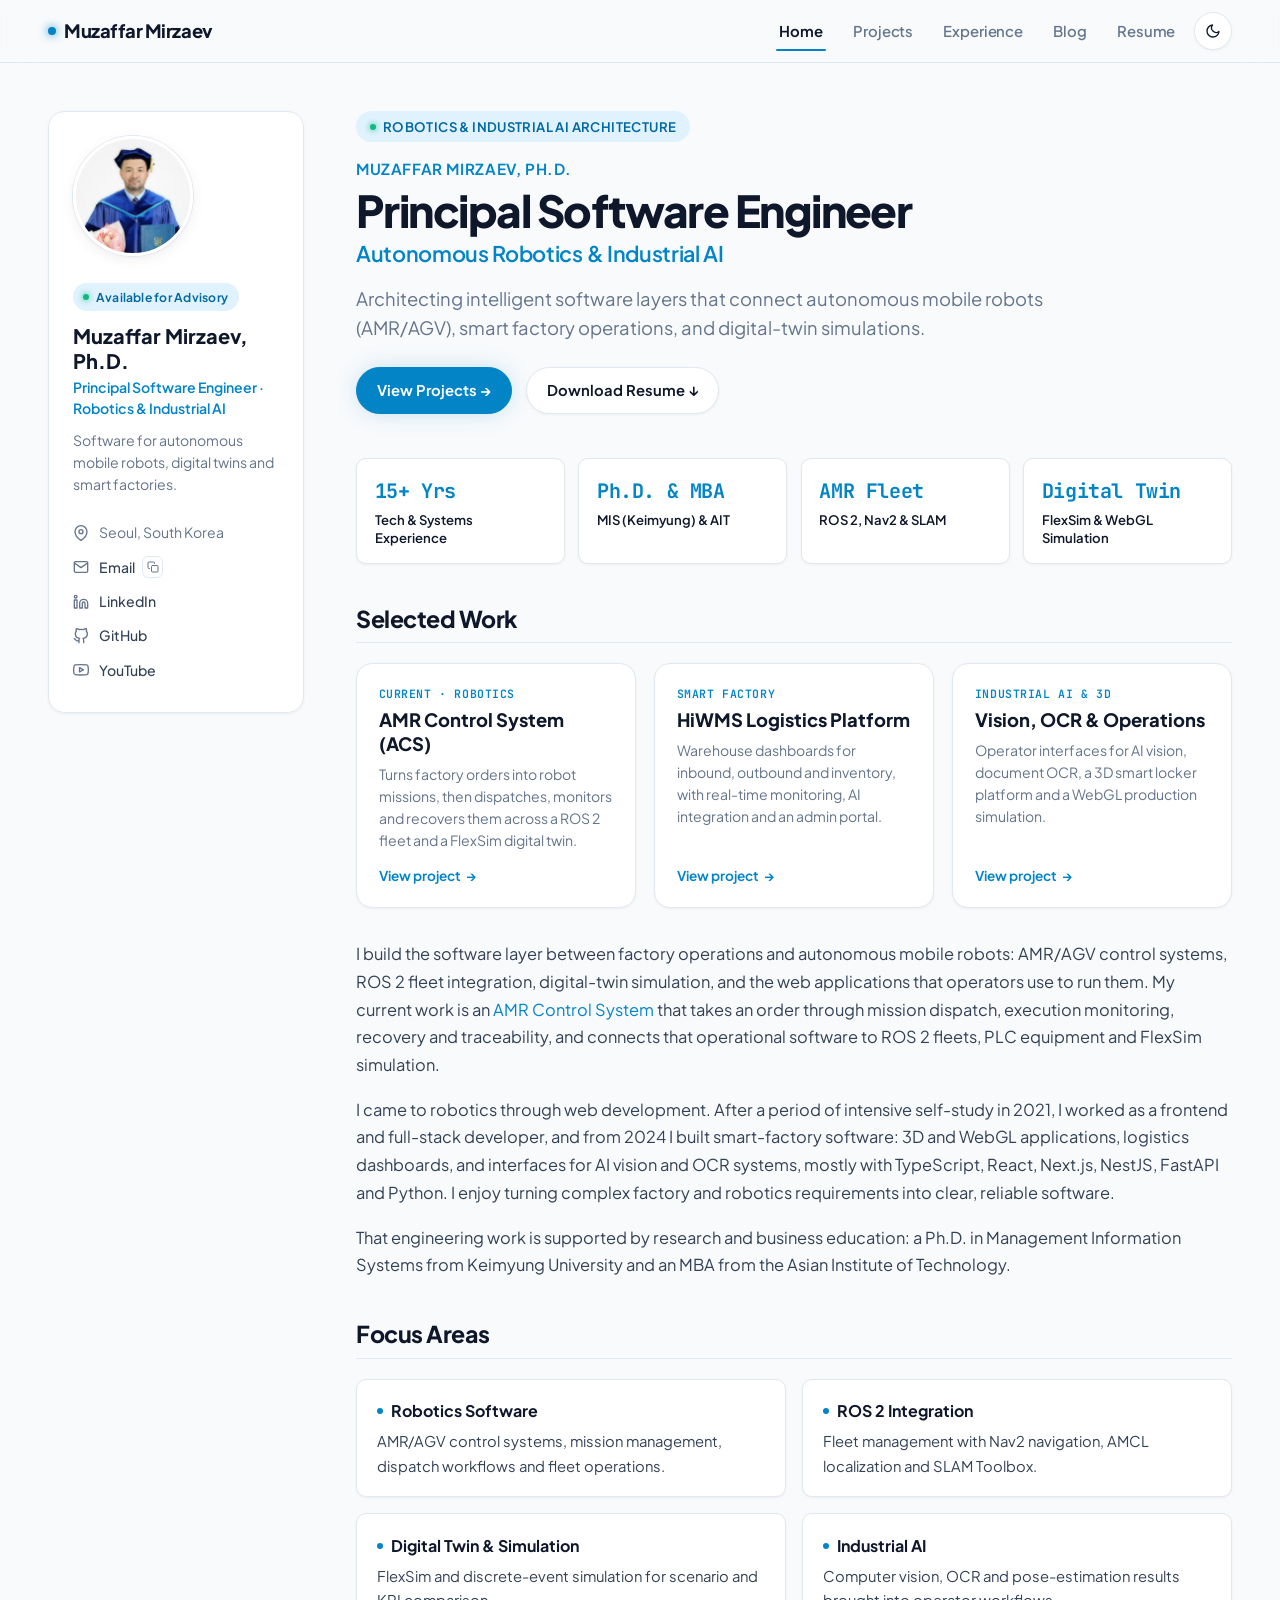
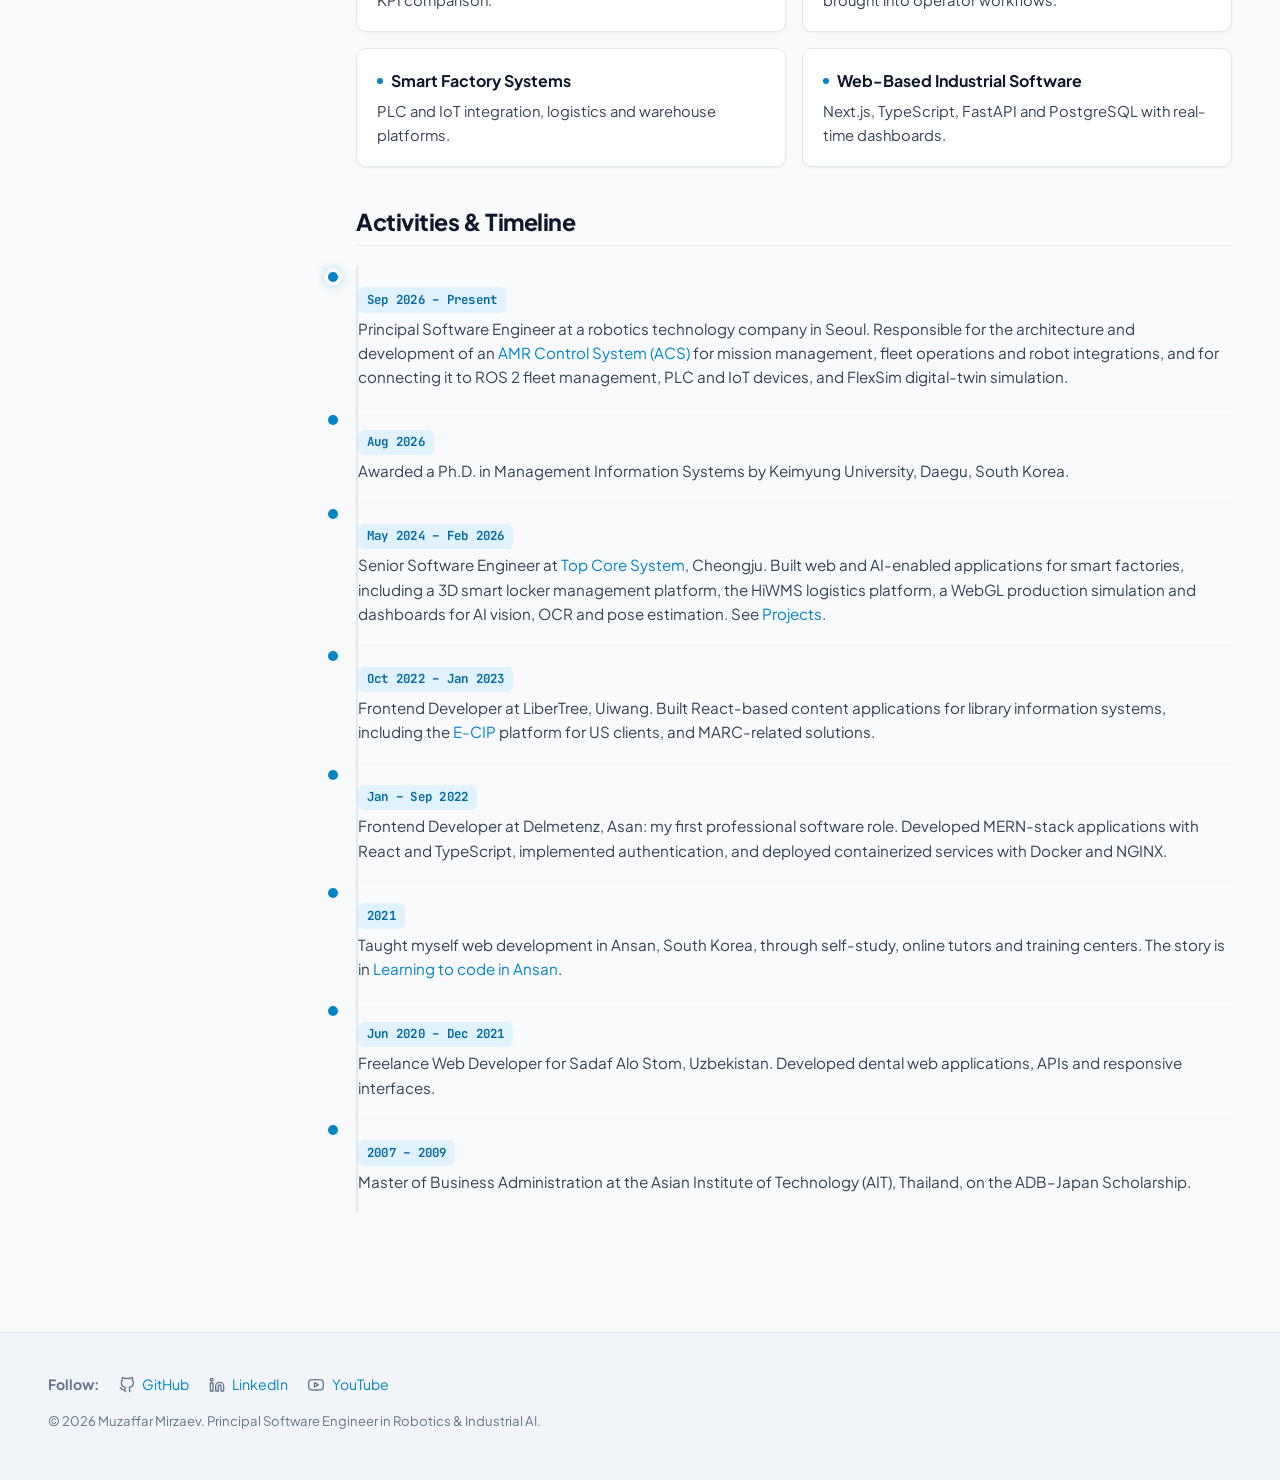
==== index.html @ e91e674f "Redesign portfolio with modern dual-theme design system and interactive UX - Implement modern dual-t" ====
<!doctype html>
<html lang="en">
  <head>
    <meta charset="utf-8">
    <meta name="viewport" content="width=device-width, initial-scale=1">
    <title>Muzaffar Mirzaev · Principal Software Engineer, Robotics &amp; Industrial AI</title>
    <meta name="description" content="Muzaffar Mirzaev, Ph.D. Principal Software Engineer building software for autonomous mobile robots, factory operations and digital-twin simulation.">
    <meta name="author" content="Muzaffar Mirzaev">
    <script type="application/ld+json">
    {
      "@context": "https://schema.org",
      "@type": "Person",
      "name": "Muzaffar Mirzaev",
      "honorificSuffix": "Ph.D.",
      "jobTitle": "Principal Software Engineer",
      "description": "Principal Software Engineer working on robotics and industrial AI: AMR control systems, ROS 2, digital twins and smart-factory software.",
      "url": "https://mmp17.github.io/portfolio/",
      "image": "https://mmp17.github.io/portfolio/images/avatar.jpg",
      "address": {
        "@type": "PostalAddress",
        "addressLocality": "Seoul",
        "addressCountry": "KR"
      },
      "alumniOf": [
        {
          "@type": "CollegeOrUniversity",
          "name": "Keimyung University"
        },
        {
          "@type": "CollegeOrUniversity",
          "name": "Asian Institute of Technology"
        }
      ],
      "knowsAbout": [
        "Robotics software",
        "Autonomous mobile robots",
        "ROS 2",
        "Fleet management",
        "Digital twin",
        "Simulation",
        "Computer vision",
        "Smart factory",
        "Next.js",
        "FastAPI"
      ],
      "sameAs": [
        "https://www.linkedin.com/in/mirzaevmuzaffar/",
        "https://github.com/mmp17",
        "https://www.youtube.com/@mirzaev_muzaffar"
      ]
    }
    </script>
    <link rel="canonical" href="https://mmp17.github.io/portfolio/">
    <meta property="og:type" content="profile">
    <meta property="og:site_name" content="Muzaffar Mirzaev">
    <meta property="og:title" content="Muzaffar Mirzaev · Principal Software Engineer, Robotics &amp; Industrial AI">
    <meta property="og:description" content="Muzaffar Mirzaev, Ph.D. Principal Software Engineer building software for autonomous mobile robots, factory operations and digital-twin simulation.">
    <meta property="og:url" content="https://mmp17.github.io/portfolio/">
    <meta property="og:image" content="https://mmp17.github.io/portfolio/images/avatar.jpg">
    <meta property="og:image:alt" content="Portrait of Muzaffar Mirzaev">
    <meta name="twitter:card" content="summary">
    <meta name="theme-color" content="#f8fafc">
    <link rel="preconnect" href="https://fonts.googleapis.com">
    <link rel="preconnect" href="https://fonts.gstatic.com" crossorigin>
    <link rel="stylesheet" href="https://fonts.googleapis.com/css2?family=Plus+Jakarta+Sans:ital,wght@0,400;0,500;0,600;0,700;0,800;1,400&family=JetBrains+Mono:wght@400;500;600&display=swap">
    <link rel="icon" href="images/favicon.png" type="image/png">
    <link rel="apple-touch-icon" href="images/favicon.png">
    <link rel="stylesheet" href="assets/css/style.css">
    <script>
      document.documentElement.className = 'js';
      try {
        var storedTheme = localStorage.getItem('theme');
        var theme = storedTheme === 'light' || storedTheme === 'dark'
          ? storedTheme
          : (matchMedia('(prefers-color-scheme: dark)').matches ? 'dark' : 'light');
        document.documentElement.setAttribute('data-theme', theme);
        var themeMeta = document.querySelector('meta[name="theme-color"]');
        if (themeMeta) {
          themeMeta.setAttribute('content', theme === 'dark' ? '#0b0f17' : '#f8fafc');
        }
      } catch (e) {}
    </script>
  </head>
  <body>
    <a class="skip-link" href="#main">Skip to content</a>
    <header class="masthead">
      <div class="masthead__inner">
        <a class="masthead__brand" href="index.html">Muzaffar Mirzaev</a>
        <div class="masthead__end">
          <nav class="site-nav" id="site-nav" aria-label="Main">
            <ul>
              <li><a href="index.html" aria-current="page">Home</a></li>
              <li><a href="projects/index.html">Projects</a></li>
              <li><a href="experience/index.html">Experience</a></li>
              <li><a href="blog/index.html">Blog</a></li>
              <li><a href="resume/index.html">Resume</a></li>
            </ul>
          </nav>
          <button class="theme-toggle" type="button" aria-label="Switch to dark theme" aria-pressed="false">
            <svg class="icon icon--moon" viewBox="0 0 24 24" aria-hidden="true"><path d="M21 12.79A9 9 0 1 1 11.21 3 7 7 0 0 0 21 12.79z"/></svg>
            <svg class="icon icon--sun" viewBox="0 0 24 24" aria-hidden="true"><circle cx="12" cy="12" r="4"/><path d="M12 2v2M12 20v2M4.93 4.93l1.41 1.41M17.66 17.66l1.41 1.41M2 12h2M20 12h2M4.93 19.07l1.41-1.41M17.66 6.34l1.41-1.41"/></svg>
          </button>
          <button class="nav-toggle" type="button" aria-label="Toggle navigation menu" aria-expanded="false" aria-controls="site-nav"><span></span></button>
        </div>
      </div>
    </header>

    <div class="main">
      <aside class="sidebar" aria-label="About the author">
        <div class="sidebar__card">
          <div class="author__avatar-wrap">
            <img class="author__avatar" src="images/avatar.jpg" alt="Muzaffar Mirzaev" width="460" height="460">
          </div>
          <div class="author__content">
            <div class="status-pill"><span class="status-dot"></span> Available for Advisory</div>
            <p class="author__name">Muzaffar Mirzaev, Ph.D.</p>
            <p class="author__title">Principal Software Engineer · Robotics &amp; Industrial AI</p>
            <p class="author__bio">Software for autonomous mobile robots, digital twins and smart factories.</p>
          </div>
          <div class="author__links">
            <button class="author__follow" type="button" aria-expanded="false" aria-controls="author-urls">Follow</button>
            <ul class="author__urls" id="author-urls">
              <li><svg class="icon" viewBox="0 0 24 24" aria-hidden="true"><path d="M21 10c0 7-9 13-9 13S3 17 3 10a9 9 0 0 1 18 0z"/><circle cx="12" cy="10" r="3"/></svg> Seoul, South Korea</li>
              <li><svg class="icon" viewBox="0 0 24 24" aria-hidden="true"><path d="M4 4h16c1.1 0 2 .9 2 2v12c0 1.1-.9 2-2 2H4c-1.1 0-2-.9-2-2V6c0-1.1.9-2 2-2z"/><polyline points="22,6 12,13 2,6"/></svg> <span class="js-email" data-user="mirzaevmuzaffar" data-domain="gmail.com">Email</span></li>
              <li><svg class="icon" viewBox="0 0 24 24" aria-hidden="true"><path d="M16 8a6 6 0 0 1 6 6v7h-4v-7a2 2 0 0 0-2-2 2 2 0 0 0-2 2v7h-4v-7a6 6 0 0 1 6-6z"/><rect x="2" y="9" width="4" height="12"/><circle cx="4" cy="4" r="2"/></svg> <a href="https://www.linkedin.com/in/mirzaevmuzaffar/" target="_blank" rel="noopener noreferrer">LinkedIn</a></li>
              <li><svg class="icon" viewBox="0 0 24 24" aria-hidden="true"><path d="M9 19c-5 1.5-5-2.5-7-3m14 6v-3.87a3.37 3.37 0 0 0-.94-2.61c3.14-.35 6.44-1.54 6.44-7A5.44 5.44 0 0 0 20 4.77 5.07 5.07 0 0 0 19.91 1S18.73.65 16 2.48a13.38 13.38 0 0 0-7 0C6.27.65 5.09 1 5.09 1A5.07 5.07 0 0 0 5 4.77a5.44 5.44 0 0 0-1.5 3.78c0 5.42 3.3 6.61 6.44 7A3.37 3.37 0 0 0 9 18.13V22"/></svg> <a href="https://github.com/mmp17" target="_blank" rel="noopener noreferrer">GitHub</a></li>
              <li><svg class="icon" viewBox="0 0 24 24" aria-hidden="true"><path d="M22.54 6.42a2.78 2.78 0 0 0-1.94-2C18.88 4 12 4 12 4s-6.88 0-8.6.46a2.78 2.78 0 0 0-1.94 2A29 29 0 0 0 1 11.75a29 29 0 0 0 .46 5.33A2.78 2.78 0 0 0 3.4 19c1.72.46 8.6.46 8.6.46s6.88 0 8.6-.46a2.78 2.78 0 0 0 1.94-2 29 29 0 0 0 .46-5.25 29 29 0 0 0-.46-5.33z"/><polygon points="9.75 15.02 15.5 11.75 9.75 8.48 9.75 15.02"/></svg> <a href="https://www.youtube.com/@mirzaev_muzaffar" target="_blank" rel="noopener noreferrer">YouTube</a></li>
            </ul>
          </div>
        </div>
      </aside>

      <main class="content" id="main">
        <div class="hero">
          <div class="hero__badge"><span class="status-dot"></span> Robotics &amp; Industrial AI Architecture</div>
          <p class="hero__name">Muzaffar Mirzaev, Ph.D.</p>
          <h1>Principal Software Engineer <span class="hero__focus">Autonomous Robotics &amp; Industrial AI</span></h1>
          <p class="hero__lead">Architecting intelligent software layers that connect autonomous mobile robots (AMR/AGV), smart factory operations, and digital-twin simulations.</p>
          <div class="actions">
            <a class="button button--primary" href="projects/index.html">View Projects &rarr;</a>
            <a class="button" href="resume/index.html">Download Resume &darr;</a>
          </div>
        </div>

        <!-- Quick Highlights Grid -->
        <ul class="hero-stats">
          <li class="hero-stat-card">
            <span class="hero-stat__number">15+ Yrs</span>
            <span class="hero-stat__label">Tech &amp; Systems Experience</span>
          </li>
          <li class="hero-stat-card">
            <span class="hero-stat__number">Ph.D. &amp; MBA</span>
            <span class="hero-stat__label">MIS (Keimyung) &amp; AIT</span>
          </li>
          <li class="hero-stat-card">
            <span class="hero-stat__number">AMR Fleet</span>
            <span class="hero-stat__label">ROS 2, Nav2 &amp; SLAM</span>
          </li>
          <li class="hero-stat-card">
            <span class="hero-stat__number">Digital Twin</span>
            <span class="hero-stat__label">FlexSim &amp; WebGL Simulation</span>
          </li>
        </ul>

        <h2 id="work">Selected Work</h2>
        <hr>
        <ul class="work-grid">
          <li>
            <a class="work-card" href="projects/index.html#acs">
              <span class="work-card__kicker">Current · Robotics</span>
              <strong>AMR Control System (ACS)</strong>
              <span class="work-card__text">Turns factory orders into robot missions, then dispatches, monitors and recovers them across a ROS 2 fleet and a FlexSim digital twin.</span>
              <span class="work-card__more">View project</span>
            </a>
          </li>
          <li>
            <a class="work-card" href="projects/index.html#hiwms">
              <span class="work-card__kicker">Smart Factory</span>
              <strong>HiWMS Logistics Platform</strong>
              <span class="work-card__text">Warehouse dashboards for inbound, outbound and inventory, with real-time monitoring, AI integration and an admin portal.</span>
              <span class="work-card__more">View project</span>
            </a>
          </li>
          <li>
            <a class="work-card" href="projects/index.html#smart-factory">
              <span class="work-card__kicker">Industrial AI &amp; 3D</span>
              <strong>Vision, OCR &amp; Operations</strong>
              <span class="work-card__text">Operator interfaces for AI vision, document OCR, a 3D smart locker platform and a WebGL production simulation.</span>
              <span class="work-card__more">View project</span>
            </a>
          </li>
        </ul>

        <div class="intro">
          <p>I build the software layer between factory operations and autonomous mobile robots: AMR/AGV control systems, ROS 2 fleet integration, digital-twin simulation, and the web applications that operators use to run them. My current work is an <a href="projects/index.html#acs">AMR Control System</a> that takes an order through mission dispatch, execution monitoring, recovery and traceability, and connects that operational software to ROS 2 fleets, PLC equipment and FlexSim simulation.</p>
          <p>I came to robotics through web development. After a period of intensive self-study in 2021, I worked as a frontend and full-stack developer, and from 2024 I built smart-factory software: 3D and WebGL applications, logistics dashboards, and interfaces for AI vision and OCR systems, mostly with TypeScript, React, Next.js, NestJS, FastAPI and Python. I enjoy turning complex factory and robotics requirements into clear, reliable software.</p>
          <p>That engineering work is supported by research and business education: a Ph.D. in Management Information Systems from Keimyung University and an MBA from the Asian Institute of Technology.</p>
        </div>

        <h2 id="focus">Focus Areas</h2>
        <hr>
        <ul class="focus-list">
          <li><strong>Robotics Software</strong>AMR/AGV control systems, mission management, dispatch workflows and fleet operations.</li>
          <li><strong>ROS 2 Integration</strong>Fleet management with Nav2 navigation, AMCL localization and SLAM Toolbox.</li>
          <li><strong>Digital Twin &amp; Simulation</strong>FlexSim and discrete-event simulation for scenario and KPI comparison.</li>
          <li><strong>Industrial AI</strong>Computer vision, OCR and pose-estimation results brought into operator workflows.</li>
          <li><strong>Smart Factory Systems</strong>PLC and IoT integration, logistics and warehouse platforms.</li>
          <li><strong>Web-Based Industrial Software</strong>Next.js, TypeScript, FastAPI and PostgreSQL with real-time dashboards.</li>
        </ul>

        <h2 id="activities">Activities &amp; Timeline</h2>
        <hr>
        <ul class="content-list activity-list">
          <li><span class="activity-date">Sep 2026 – Present</span><span class="activity-body">Principal Software Engineer at a robotics technology company in Seoul. Responsible for the architecture and development of an <a href="projects/index.html#acs">AMR Control System (ACS)</a> for mission management, fleet operations and robot integrations, and for connecting it to ROS 2 fleet management, PLC and IoT devices, and FlexSim digital-twin simulation.</span></li>
          <li><span class="activity-date">Aug 2026</span><span class="activity-body">Awarded a Ph.D. in Management Information Systems by Keimyung University, Daegu, South Korea.</span></li>
          <li><span class="activity-date">May 2024 – Feb 2026</span><span class="activity-body">Senior Software Engineer at <a href="https://topcore.co.kr/" target="_blank" rel="noopener noreferrer">Top Core System</a>, Cheongju. Built web and AI-enabled applications for smart factories, including a 3D smart locker management platform, the HiWMS logistics platform, a WebGL production simulation and dashboards for AI vision, OCR and pose estimation. See <a href="projects/index.html#smart-factory">Projects</a>.</span></li>
          <li><span class="activity-date">Oct 2022 – Jan 2023</span><span class="activity-body">Frontend Developer at LiberTree, Uiwang. Built React-based content applications for library information systems, including the <a href="https://ecipusa.com/" target="_blank" rel="noopener noreferrer">E-CIP</a> platform for US clients, and MARC-related solutions.</span></li>
          <li><span class="activity-date">Jan – Sep 2022</span><span class="activity-body">Frontend Developer at Delmetenz, Asan: my first professional software role. Developed MERN-stack applications with React and TypeScript, implemented authentication, and deployed containerized services with Docker and NGINX.</span></li>
          <li><span class="activity-date">2021</span><span class="activity-body">Taught myself web development in Ansan, South Korea, through self-study, online tutors and training centers. The story is in <a href="blog/index.html#ansan-2021">Learning to code in Ansan</a>.</span></li>
          <li><span class="activity-date">Jun 2020 – Dec 2021</span><span class="activity-body">Freelance Web Developer for Sadaf Alo Stom, Uzbekistan. Developed dental web applications, APIs and responsive interfaces.</span></li>
          <li><span class="activity-date">2007 – 2009</span><span class="activity-body">Master of Business Administration at the Asian Institute of Technology (AIT), Thailand, on the ADB–Japan Scholarship.</span></li>
        </ul>
      </main>
    </div>

    <footer class="page-footer">
      <ul>
        <li><strong>Follow:</strong></li>
        <li><svg class="icon" viewBox="0 0 24 24" aria-hidden="true"><path d="M9 19c-5 1.5-5-2.5-7-3m14 6v-3.87a3.37 3.37 0 0 0-.94-2.61c3.14-.35 6.44-1.54 6.44-7A5.44 5.44 0 0 0 20 4.77 5.07 5.07 0 0 0 19.91 1S18.73.65 16 2.48a13.38 13.38 0 0 0-7 0C6.27.65 5.09 1 5.09 1A5.07 5.07 0 0 0 5 4.77a5.44 5.44 0 0 0-1.5 3.78c0 5.42 3.3 6.61 6.44 7A3.37 3.37 0 0 0 9 18.13V22"/></svg> <a href="https://github.com/mmp17" target="_blank" rel="noopener noreferrer">GitHub</a></li>
        <li><svg class="icon" viewBox="0 0 24 24" aria-hidden="true"><path d="M16 8a6 6 0 0 1 6 6v7h-4v-7a2 2 0 0 0-2-2 2 2 0 0 0-2 2v7h-4v-7a6 6 0 0 1 6-6z"/><rect x="2" y="9" width="4" height="12"/><circle cx="4" cy="4" r="2"/></svg> <a href="https://www.linkedin.com/in/mirzaevmuzaffar/" target="_blank" rel="noopener noreferrer">LinkedIn</a></li>
        <li><svg class="icon" viewBox="0 0 24 24" aria-hidden="true"><path d="M22.54 6.42a2.78 2.78 0 0 0-1.94-2C18.88 4 12 4 12 4s-6.88 0-8.6.46a2.78 2.78 0 0 0-1.94 2A29 29 0 0 0 1 11.75a29 29 0 0 0 .46 5.33A2.78 2.78 0 0 0 3.4 19c1.72.46 8.6.46 8.6.46s6.88 0 8.6-.46a2.78 2.78 0 0 0 1.94-2 29 29 0 0 0 .46-5.25 29 29 0 0 0-.46-5.33z"/><polygon points="9.75 15.02 15.5 11.75 9.75 8.48 9.75 15.02"/></svg> <a href="https://www.youtube.com/@mirzaev_muzaffar" target="_blank" rel="noopener noreferrer">YouTube</a></li>
      </ul>
      <p>&copy; 2026 Muzaffar Mirzaev. Principal Software Engineer in Robotics &amp; Industrial AI.</p>
    </footer>

    <script src="assets/js/site.js"></script>
  </body>
</html>
---- assets/css/style.css ----
/* ==========================================================================
   Muzaffar Mirzaev — Modern Robotics & Industrial AI Portfolio
   Design System: Clean, high-performance, dark/light theme, micro-interactions
   ========================================================================== */

:root {
  /* Color Palette — Light Mode */
  --bg: #f8fafc;
  --surface: #ffffff;
  --surface-hover: #f1f5f9;
  --card: #ffffff;
  --footer: #f1f5f9;
  --text: #334155;
  --heading: #0f172a;
  --muted: #64748b;
  --accent: #0284c7;
  --accent-hover: #0369a1;
  --accent-subtle: rgba(2, 132, 199, 0.08);
  --on-accent: #ffffff;
  --rule: #e2e8f0;
  --rule-soft: #f1f5f9;
  --badge-bg: #e0f2fe;
  --badge-text: #0369a1;
  --code-bg: #f1f5f9;
  
  /* Status Colors */
  --status-dev: #0284c7;
  --status-impl: #16a34a;
  --status-proto: #d97706;
  --status-plan: #64748b;

  /* Elevation Shadows */
  --shadow-sm: 0 1px 3px 0 rgba(15, 23, 42, 0.05);
  --shadow-md: 0 4px 16px -2px rgba(15, 23, 42, 0.08), 0 2px 6px -2px rgba(15, 23, 42, 0.04);
  --shadow-lg: 0 12px 28px -4px rgba(15, 23, 42, 0.12), 0 4px 10px -2px rgba(15, 23, 42, 0.06);
  --shadow-glow: 0 0 25px -4px rgba(2, 132, 199, 0.28);

  /* Layout Frame */
  --frame: 74rem;
  --pad: 1.5rem;
  --gutter: var(--pad);
  --sidebar: 16rem;
  --radius-sm: 6px;
  --radius-md: 10px;
  --radius-lg: 16px;
  --radius-pill: 9999px;

  /* Typography */
  --font-sans: "Plus Jakarta Sans", -apple-system, BlinkMacSystemFont, "Segoe UI", Roboto, sans-serif;
  --font-mono: "JetBrains Mono", ui-monospace, SFMono-Regular, Menlo, Monaco, Consolas, monospace;

  /* Transitions */
  --ease: cubic-bezier(0.16, 1, 0.3, 1);
  --trans: 0.2s var(--ease);

  color-scheme: light;
}

[data-theme="dark"] {
  /* Color Palette — Dark Mode */
  --bg: #0b0f17;
  --surface: #111827;
  --surface-hover: #172033;
  --card: #111827;
  --footer: #070a10;
  --text: #cbd5e1;
  --heading: #f8fafc;
  --muted: #94a3b8;
  --accent: #38bdf8;
  --accent-hover: #7dd3fc;
  --accent-subtle: rgba(56, 189, 248, 0.12);
  --on-accent: #0b0f17;
  --rule: #1e293b;
  --rule-soft: #172033;
  --badge-bg: rgba(56, 189, 248, 0.14);
  --badge-text: #7dd3fc;
  --code-bg: #172033;

  /* Status Colors */
  --status-dev: #38bdf8;
  --status-impl: #4ade80;
  --status-proto: #fbbf24;
  --status-plan: #94a3b8;

  /* Elevation Shadows */
  --shadow-sm: 0 1px 3px 0 rgba(0, 0, 0, 0.3);
  --shadow-md: 0 4px 16px -2px rgba(0, 0, 0, 0.4), 0 2px 6px -2px rgba(0, 0, 0, 0.25);
  --shadow-lg: 0 14px 32px -4px rgba(0, 0, 0, 0.6), 0 4px 12px -2px rgba(0, 0, 0, 0.4);
  --shadow-glow: 0 0 30px -4px rgba(56, 189, 248, 0.35);

  color-scheme: dark;
}

/* ==========================================================================
   Base & Reset
   ========================================================================== */
*,
*::before,
*::after {
  box-sizing: border-box;
}

html {
  font-size: 16px;
  scroll-behavior: smooth;
  -webkit-text-size-adjust: 100%;
}

body {
  margin: 0;
  background-color: var(--bg);
  color: var(--text);
  font-family: var(--font-sans);
  line-height: 1.65;
  transition: background-color 0.25s ease, color 0.25s ease;
  overflow-x: hidden;
}

a {
  color: var(--accent);
  text-decoration: none;
  text-underline-offset: 0.18em;
  transition: color var(--trans), opacity var(--trans);
}

a:hover {
  color: var(--accent-hover);
  text-decoration: underline;
}

a:focus-visible,
button:focus-visible {
  outline: 2px solid var(--accent);
  outline-offset: 3px;
}

h1,
h2,
h3,
h4 {
  color: var(--heading);
  font-family: var(--font-sans);
  font-weight: 700;
  line-height: 1.25;
  letter-spacing: -0.02em;
}

hr {
  margin: 2rem 0;
  border: 0;
  border-top: 1px solid var(--rule);
}

::selection {
  background: var(--accent-subtle);
  color: var(--heading);
}

.skip-link {
  position: absolute;
  top: 0;
  left: -999rem;
  z-index: 50;
  padding: 0.6rem 1.2rem;
  background: var(--heading);
  color: var(--bg);
  font-weight: 600;
  border-radius: 0 0 var(--radius-sm) 0;
}

.skip-link:focus {
  left: 0;
}

/* Icons */
.icon {
  flex: 0 0 auto;
  width: 1rem;
  height: 1rem;
  fill: none;
  stroke: currentColor;
  stroke-width: 2;
  stroke-linecap: round;
  stroke-linejoin: round;
  vertical-align: middle;
}

/* ==========================================================================
   Masthead (Glassmorphic Navigation Bar)
   ========================================================================== */
.masthead {
  position: sticky;
  top: 0;
  z-index: 40;
  background: rgba(248, 250, 252, 0.85);
  border-bottom: 1px solid var(--rule);
  backdrop-filter: blur(16px);
  -webkit-backdrop-filter: blur(16px);
  transition: background-color 0.25s ease, border-color 0.25s ease;
}

[data-theme="dark"] .masthead {
  background: rgba(11, 15, 23, 0.85);
}

.masthead__inner {
  display: flex;
  align-items: center;
  justify-content: space-between;
  width: min(var(--frame), calc(100% - 2 * var(--pad)));
  min-height: 3.85rem;
  margin: 0 auto;
}

.masthead__brand {
  display: flex;
  align-items: center;
  gap: 0.5rem;
  color: var(--heading);
  font-size: 1.15rem;
  font-weight: 750;
  letter-spacing: -0.025em;
  white-space: nowrap;
}

.masthead__brand::before {
  content: "";
  display: inline-block;
  width: 8px;
  height: 8px;
  border-radius: 50%;
  background: var(--accent);
  box-shadow: 0 0 10px var(--accent);
}

.masthead__brand:hover {
  color: var(--accent);
  text-decoration: none;
}

.masthead__end {
  display: flex;
  align-items: center;
  gap: 1rem;
}

.site-nav ul {
  display: flex;
  align-items: center;
  gap: 1.5rem;
  margin: 0;
  padding: 0;
  list-style: none;
}

.site-nav a {
  position: relative;
  display: inline-block;
  padding: 0.5rem 0.2rem;
  color: var(--muted);
  font-size: 0.93rem;
  font-weight: 550;
  letter-spacing: -0.01em;
  transition: color var(--trans);
}

.site-nav a:hover {
  color: var(--heading);
  text-decoration: none;
}

.site-nav a[aria-current="page"] {
  color: var(--heading);
  font-weight: 650;
}

.site-nav a[aria-current="page"]::after {
  content: "";
  position: absolute;
  bottom: 0;
  left: 0;
  right: 0;
  height: 2px;
  border-radius: 2px;
  background: var(--accent);
}

/* Theme Toggle Button */
.theme-toggle {
  display: flex;
  align-items: center;
  justify-content: center;
  width: 2.35rem;
  height: 2.35rem;
  padding: 0;
  border: 1px solid var(--rule);
  border-radius: var(--radius-pill);
  background: var(--surface);
  color: var(--heading);
  cursor: pointer;
  box-shadow: var(--shadow-sm);
  transition: all var(--trans);
}

.theme-toggle:hover {
  border-color: var(--accent);
  color: var(--accent);
  transform: rotate(18deg) scale(1.05);
  box-shadow: var(--shadow-md);
}

.theme-toggle:active {
  transform: scale(0.95);
}

.theme-toggle .icon--sun {
  display: none;
}

[data-theme="dark"] .theme-toggle .icon--moon {
  display: none;
}

[data-theme="dark"] .theme-toggle .icon--sun {
  display: block;
}

/* Mobile Nav Toggle */
.nav-toggle {
  display: none;
  width: 2.35rem;
  height: 2.35rem;
  padding: 0;
  border: 1px solid var(--rule);
  border-radius: var(--radius-pill);
  background: var(--surface);
  color: var(--heading);
  cursor: pointer;
}

.nav-toggle span,
.nav-toggle span::before,
.nav-toggle span::after {
  display: block;
  width: 1.1rem;
  height: 1.5px;
  margin: 0 auto;
  background: currentColor;
  content: "";
  transition: transform var(--trans);
}

.nav-toggle span {
  position: relative;
}

.nav-toggle span::before,
.nav-toggle span::after {
  position: absolute;
  left: 0;
}

.nav-toggle span::before {
  top: -5px;
}

.nav-toggle span::after {
  top: 5px;
}

/* ==========================================================================
   Main Frame (Sidebar + Content Grid)
   ========================================================================== */
.main {
  display: grid;
  grid-template-columns: var(--sidebar) minmax(0, 1fr);
  gap: 3.25rem;
  align-items: start;
  width: min(var(--frame), calc(100% - 2 * var(--pad)));
  margin: 0 auto;
  padding: 3rem 0 4rem;
}

/* Sidebar Profile */
.sidebar {
  position: sticky;
  top: 5.5rem;
}

.sidebar__card {
  padding: 1.5rem;
  border: 1px solid var(--rule);
  border-radius: var(--radius-lg);
  background: var(--card);
  box-shadow: var(--shadow-sm);
}

.author__avatar-wrap {
  position: relative;
  display: inline-block;
  margin-bottom: 1.1rem;
}

.author__avatar {
  display: block;
  width: 7.5rem;
  height: 7.5rem;
  border-radius: 50%;
  border: 3px solid var(--surface);
  box-shadow: 0 0 0 1px var(--rule), var(--shadow-md);
  object-fit: cover;
  object-position: center top;
  transition: transform var(--trans);
}

.author__avatar:hover {
  transform: scale(1.02);
}

/* Active Status Badge */
.status-pill {
  display: inline-flex;
  align-items: center;
  gap: 0.4rem;
  padding: 0.25rem 0.65rem;
  border-radius: var(--radius-pill);
  background: var(--badge-bg);
  color: var(--badge-text);
  font-size: 0.76rem;
  font-weight: 650;
  letter-spacing: 0.02em;
  margin-bottom: 0.75rem;
}

.status-dot {
  width: 6px;
  height: 6px;
  border-radius: 50%;
  background: #10b981;
  box-shadow: 0 0 6px #10b981;
}

.author__name {
  margin: 0 0 0.3rem;
  color: var(--heading);
  font-size: 1.25rem;
  font-weight: 750;
  line-height: 1.25;
}

.author__title {
  margin: 0 0 0.75rem;
  color: var(--accent);
  font-size: 0.88rem;
  font-weight: 600;
  line-height: 1.45;
}

.author__bio {
  margin: 0 0 1.25rem;
  color: var(--muted);
  font-size: 0.88rem;
  line-height: 1.55;
}

.author__follow {
  display: none;
}

.author__urls {
  margin: 0;
  padding: 0;
  list-style: none;
  font-size: 0.88rem;
}

.author__urls li {
  display: flex;
  align-items: center;
  gap: 0.65rem;
  padding: 0.35rem 0;
  color: var(--muted);
}

.author__urls a {
  color: var(--text);
  font-weight: 500;
}

.author__urls a:hover {
  color: var(--accent);
}

/* Copy Email Component */
.email-copy-wrap {
  display: inline-flex;
  align-items: center;
  gap: 0.4rem;
}

.copy-email-btn {
  display: inline-flex;
  align-items: center;
  justify-content: center;
  width: 1.35rem;
  height: 1.35rem;
  padding: 0;
  border: 1px solid var(--rule);
  border-radius: var(--radius-sm);
  background: var(--surface);
  color: var(--muted);
  cursor: pointer;
  transition: all var(--trans);
}

.copy-email-btn:hover {
  border-color: var(--accent);
  color: var(--accent);
  background: var(--badge-bg);
}

.copy-email-btn .icon--copy {
  width: 0.75rem;
  height: 0.75rem;
}

/* ==========================================================================
   Content Elements
   ========================================================================== */
.content h1 {
  margin: 0 0 0.5em;
  font-size: 2.25rem;
  font-weight: 800;
  letter-spacing: -0.03em;
}

.content h2 {
  display: flex;
  align-items: center;
  gap: 0.5rem;
  margin: 2.5rem 0 0.4em;
  font-size: 1.45rem;
  font-weight: 750;
  letter-spacing: -0.02em;
}

.content h3 {
  margin: 1.2em 0 0.2em;
  font-size: 1.15rem;
  font-weight: 700;
  letter-spacing: -0.015em;
}

.content [id] {
  scroll-margin-top: 5rem;
}

.content h1 + hr,
.content h2 + hr {
  margin: 0.4em 0 1.25em;
}

.content p {
  margin: 0 0 1em;
  color: var(--text);
}

.lead {
  color: var(--heading);
  font-size: 1.1rem;
  font-weight: 500;
  line-height: 1.6;
}

.note {
  color: var(--muted);
  font-size: 0.88rem;
}

/* Intro Paragraphs */
.intro {
  margin-bottom: 2rem;
}

.intro p {
  font-size: 1.025rem;
  line-height: 1.7;
}

/* ==========================================================================
   Hero Section (Homepage)
   ========================================================================== */
.hero {
  margin-bottom: 2.25rem;
  padding-bottom: 0.5rem;
}

.hero__badge {
  display: inline-flex;
  align-items: center;
  gap: 0.45rem;
  padding: 0.3rem 0.85rem;
  margin-bottom: 0.85rem;
  border-radius: var(--radius-pill);
  background: var(--badge-bg);
  color: var(--badge-text);
  font-size: 0.82rem;
  font-weight: 650;
  letter-spacing: 0.03em;
  text-transform: uppercase;
}

.content .hero__name {
  margin: 0 0 0.35rem;
  color: var(--accent);
  font-size: 0.95rem;
  font-weight: 650;
  letter-spacing: 0.04em;
  text-transform: uppercase;
}

.content .hero h1 {
  margin: 0;
  max-width: 22ch;
  font-size: 2.75rem;
  font-weight: 800;
  line-height: 1.12;
  letter-spacing: -0.035em;
}

.hero__focus {
  display: block;
  margin-top: 0.4rem;
  color: var(--accent);
  font-size: 1.35rem;
  font-weight: 600;
  letter-spacing: -0.015em;
}

.content .hero__lead {
  max-width: 44rem;
  margin: 1.1rem 0 1.5rem;
  color: var(--muted);
  font-size: 1.15rem;
  line-height: 1.6;
}

/* Action Buttons */
.actions {
  display: flex;
  flex-wrap: wrap;
  align-items: center;
  gap: 0.85rem;
}

.button {
  display: inline-flex;
  align-items: center;
  gap: 0.5rem;
  padding: 0.65rem 1.25rem;
  border: 1px solid var(--rule);
  border-radius: var(--radius-pill);
  background: var(--surface);
  color: var(--heading);
  font-size: 0.925rem;
  font-weight: 650;
  box-shadow: var(--shadow-sm);
  transition: all var(--trans);
  cursor: pointer;
}

.button:hover {
  border-color: var(--heading);
  transform: translateY(-2px);
  box-shadow: var(--shadow-md);
  text-decoration: none;
}

.button--primary {
  border-color: var(--accent);
  background: var(--accent);
  color: var(--on-accent);
  box-shadow: var(--shadow-glow);
}

.button--primary:hover {
  border-color: var(--accent-hover);
  background: var(--accent-hover);
  color: var(--on-accent);
  box-shadow: 0 0 25px -2px var(--accent);
}

/* Hero Highlights Grid */
.hero-stats {
  display: grid;
  grid-template-columns: repeat(4, 1fr);
  gap: 0.85rem;
  margin: 1.75rem 0 2.25rem;
  padding: 0;
  list-style: none;
}

.hero-stat-card {
  padding: 1rem 1.1rem;
  border: 1px solid var(--rule);
  border-radius: var(--radius-md);
  background: var(--surface);
  box-shadow: var(--shadow-sm);
  transition: all var(--trans);
}

.hero-stat-card:hover {
  border-color: var(--accent);
  transform: translateY(-2px);
  box-shadow: var(--shadow-md);
}

.hero-stat__number {
  display: block;
  color: var(--accent);
  font-family: var(--font-mono);
  font-size: 1.25rem;
  font-weight: 700;
  letter-spacing: -0.02em;
}

.hero-stat__label {
  display: block;
  margin-top: 0.2rem;
  color: var(--heading);
  font-size: 0.82rem;
  font-weight: 600;
  line-height: 1.35;
}

/* ==========================================================================
   Work Grid (Homepage Cards)
   ========================================================================== */
.work-grid {
  display: grid;
  grid-template-columns: repeat(3, minmax(0, 1fr));
  gap: 1.15rem;
  margin: 0 0 2rem;
  padding: 0;
  list-style: none;
}

.work-card {
  display: flex;
  flex-direction: column;
  height: 100%;
  padding: 1.25rem 1.35rem 1.2rem;
  border: 1px solid var(--rule);
  border-radius: var(--radius-lg);
  background: var(--surface);
  box-shadow: var(--shadow-sm);
  color: var(--text);
  transition: all var(--trans);
}

.work-card:hover {
  border-color: var(--accent);
  transform: translateY(-3px);
  box-shadow: var(--shadow-md), var(--shadow-glow);
  text-decoration: none;
}

.work-card__kicker {
  display: inline-block;
  color: var(--accent);
  font-family: var(--font-mono);
  font-size: 0.72rem;
  font-weight: 600;
  letter-spacing: 0.05em;
  text-transform: uppercase;
}

.work-card strong {
  display: block;
  margin: 0.35rem 0 0.5rem;
  color: var(--heading);
  font-size: 1.15rem;
  font-weight: 750;
  line-height: 1.3;
}

.work-card__text {
  flex: 1;
  color: var(--muted);
  font-size: 0.88rem;
  line-height: 1.55;
}

.work-card__more {
  display: inline-flex;
  align-items: center;
  gap: 0.35rem;
  margin-top: 0.85rem;
  color: var(--accent);
  font-size: 0.85rem;
  font-weight: 650;
}

.work-card__more::after {
  content: "→";
  transition: transform var(--trans);
}

.work-card:hover .work-card__more::after {
  transform: translateX(4px);
}

/* ==========================================================================
   Focus Areas Grid
   ========================================================================== */
.focus-list {
  display: grid;
  grid-template-columns: repeat(2, minmax(0, 1fr));
  gap: 1rem;
  margin: 0 0 2rem;
  padding: 0;
  list-style: none;
}

.focus-list li {
  padding: 1.15rem 1.25rem;
  border: 1px solid var(--rule);
  border-radius: var(--radius-md);
  background: var(--surface);
  box-shadow: var(--shadow-sm);
  font-size: 0.925rem;
  transition: all var(--trans);
}

.focus-list li:hover {
  border-color: var(--accent);
  transform: translateY(-2px);
  box-shadow: var(--shadow-md);
}

.focus-list strong {
  display: flex;
  align-items: center;
  gap: 0.5rem;
  margin-bottom: 0.3rem;
  color: var(--heading);
  font-size: 1rem;
  font-weight: 700;
}

.focus-list strong::before {
  content: "";
  display: inline-block;
  width: 6px;
  height: 6px;
  border-radius: 50%;
  background: var(--accent);
}

/* ==========================================================================
   Activity / Timeline Components
   ========================================================================== */
.activity-list {
  position: relative;
  margin-left: 0.5rem;
  padding-left: 1.5rem;
  border-left: 2px solid var(--rule);
}

.activity-list > li {
  position: relative;
  padding: 0 0 1.5rem 0.5rem;
  border-bottom: 0;
  list-style: none;
}

.activity-list > li::before {
  position: absolute;
  top: 0.35rem;
  left: calc(-1.5rem - 6px);
  width: 10px;
  height: 10px;
  border-radius: 50%;
  background: var(--accent);
  box-shadow: 0 0 0 4px var(--bg);
  content: "";
}

.activity-list > li:first-child::before {
  box-shadow: 0 0 0 4px var(--bg), 0 0 12px var(--accent);
}

.activity-date {
  display: inline-block;
  margin-bottom: 0.25rem;
  padding: 0.15rem 0.55rem;
  border-radius: var(--radius-sm);
  background: var(--badge-bg);
  color: var(--badge-text);
  font-family: var(--font-mono);
  font-size: 0.78rem;
  font-weight: 650;
  letter-spacing: 0.02em;
}

.activity-body {
  display: block;
  color: var(--text);
  font-size: 0.95rem;
  line-height: 1.6;
}

/* Content List */
.content-list {
  margin: 0 0 1.5rem;
  padding: 0;
  list-style: none;
}

.content-list > li {
  padding: 1.15rem 0;
  border-bottom: 1px solid var(--rule-soft);
}

.content-list > li:last-child {
  border-bottom: 0;
}

.content-list strong {
  display: block;
  color: var(--heading);
  font-size: 1.05rem;
  font-weight: 700;
  line-height: 1.4;
}

.content-list strong a {
  color: var(--heading);
}

.content-list strong a:hover {
  color: var(--accent);
}

.item-desc {
  display: block;
  margin-top: 0.4rem;
  color: var(--text);
  font-size: 0.925rem;
  line-height: 1.6;
}

.item-meta {
  display: inline-block;
  margin-top: 0.5rem;
  color: var(--accent);
  font-family: var(--font-mono);
  font-size: 0.8rem;
  font-weight: 550;
}

.content-list--compact {
  display: grid;
  grid-template-columns: repeat(2, minmax(0, 1fr));
  gap: 1.25rem;
}

.content-list--compact > li {
  padding: 1.1rem;
  border: 1px solid var(--rule);
  border-radius: var(--radius-md);
  background: var(--surface);
  box-shadow: var(--shadow-sm);
}

/* ==========================================================================
   Projects Page Components
   ========================================================================== */
.page-nav,
.project-filter-nav {
  display: flex;
  flex-wrap: wrap;
  gap: 0.5rem;
  margin: 1.25rem 0 1.75rem;
}

.page-nav a,
.filter-btn {
  display: inline-flex;
  align-items: center;
  padding: 0.35rem 0.85rem;
  border: 1px solid var(--rule);
  border-radius: var(--radius-pill);
  background: var(--surface);
  color: var(--heading);
  font-family: var(--font-sans);
  font-size: 0.85rem;
  font-weight: 600;
  cursor: pointer;
  transition: all var(--trans);
}

.page-nav a:hover,
.filter-btn:hover {
  border-color: var(--accent);
  color: var(--accent);
  text-decoration: none;
}

.filter-btn.is-active {
  border-color: var(--accent);
  background: var(--accent);
  color: var(--on-accent);
  box-shadow: var(--shadow-glow);
}

/* Project Cards */
.project {
  margin-bottom: 1.5rem;
  padding: 1.4rem 1.5rem;
  border: 1px solid var(--rule);
  border-radius: var(--radius-lg);
  background: var(--surface);
  box-shadow: var(--shadow-sm);
  transition: all var(--trans);
}

.project:hover {
  border-color: var(--accent);
  box-shadow: var(--shadow-md);
}

.project h3 {
  margin: 0;
  font-size: 1.25rem;
}

.project h3 a {
  color: var(--heading);
}

.project h3 a:hover {
  color: var(--accent);
}

.role__meta {
  display: inline-block;
  margin: 0.25rem 0 0.5rem;
  color: var(--accent);
  font-family: var(--font-mono);
  font-size: 0.82rem;
  font-weight: 550;
}

.project__summary {
  margin: 0.5rem 0 0;
  color: var(--text);
  font-size: 0.95rem;
  line-height: 1.6;
}

.project__note {
  margin: 0.85rem 0 0;
  color: var(--muted);
  font-size: 0.85rem;
}

/* Flagship Project Card (AMR Control System) */
.project--flagship {
  position: relative;
  margin: 1.5rem 0 2rem;
  padding: 1.75rem;
  border: 1px solid var(--rule);
  border-top: 4px solid var(--accent);
  border-radius: var(--radius-lg);
  background: var(--card);
  box-shadow: var(--shadow-md), var(--shadow-glow);
}

.project--flagship h3 {
  font-size: 1.5rem;
  font-weight: 800;
}

.flagship-badge {
  display: inline-flex;
  align-items: center;
  gap: 0.35rem;
  padding: 0.2rem 0.6rem;
  margin-bottom: 0.5rem;
  border-radius: var(--radius-pill);
  background: var(--accent);
  color: var(--on-accent);
  font-size: 0.72rem;
  font-weight: 700;
  letter-spacing: 0.05em;
  text-transform: uppercase;
}

/* Pipeline Flow Pills */
.pipeline-flow {
  display: flex;
  flex-wrap: wrap;
  align-items: center;
  gap: 0.5rem;
  margin: 1rem 0;
  padding: 0.85rem 1rem;
  border: 1px solid var(--rule);
  border-radius: var(--radius-md);
  background: var(--surface-hover);
  font-family: var(--font-mono);
  font-size: 0.78rem;
  font-weight: 600;
}

.pipeline-step {
  display: inline-flex;
  align-items: center;
  gap: 0.3rem;
  padding: 0.25rem 0.6rem;
  border-radius: var(--radius-sm);
  background: var(--surface);
  color: var(--heading);
  border: 1px solid var(--rule);
}

.pipeline-arrow {
  color: var(--accent);
}

/* Case Study Grid */
.case {
  display: grid;
  grid-template-columns: 10rem minmax(0, 1fr);
  gap: 0.75rem 1.25rem;
  margin: 1rem 0 0;
  font-size: 0.95rem;
}

.case dt {
  color: var(--heading);
  font-weight: 700;
}

.case dd {
  margin: 0;
  color: var(--text);
  line-height: 1.6;
}

.case ul {
  margin: 0;
  padding-left: 1.2rem;
}

.case li {
  margin-bottom: 0.4rem;
}

/* Status Badges */
.status {
  display: inline-block;
  padding: 0.15rem 0.65rem;
  border: 1px solid currentColor;
  border-radius: var(--radius-pill);
  font-family: var(--font-mono);
  font-size: 0.75rem;
  font-weight: 650;
  white-space: nowrap;
}

.status--implemented {
  color: var(--status-impl);
  background: rgba(34, 197, 94, 0.1);
}

.status--prototype {
  color: var(--status-proto);
  background: rgba(245, 158, 11, 0.1);
}

.status--planned {
  color: var(--status-plan);
  background: rgba(148, 163, 184, 0.1);
}

/* Roles on Experience Page */
.role {
  margin-bottom: 1.5rem;
  padding: 1.25rem 1.35rem;
  border: 1px solid var(--rule);
  border-radius: var(--radius-lg);
  background: var(--surface);
  box-shadow: var(--shadow-sm);
}

.role h3 {
  margin: 0;
  font-size: 1.15rem;
}

.role ul {
  margin: 0.6rem 0 0;
  padding-left: 1.25rem;
  font-size: 0.95rem;
}

.role li {
  margin-bottom: 0.35rem;
  line-height: 1.6;
}

/* Tech Badges / Pills */
.tech-pills {
  display: flex;
  flex-wrap: wrap;
  gap: 0.4rem;
  margin-top: 0.6rem;
}

.tech-pill {
  display: inline-block;
  padding: 0.2rem 0.55rem;
  border-radius: var(--radius-sm);
  background: var(--badge-bg);
  color: var(--badge-text);
  font-family: var(--font-mono);
  font-size: 0.75rem;
  font-weight: 600;
}

/* Tables */
.table-wrap {
  overflow-x: auto;
  margin: 1rem 0;
}

.table {
  width: 100%;
  border-collapse: collapse;
  font-size: 0.925rem;
}

.table th,
.table td {
  padding: 0.6rem 0.85rem 0.6rem 0;
  border-bottom: 1px solid var(--rule-soft);
  text-align: left;
  vertical-align: top;
}

.table th {
  color: var(--heading);
  font-weight: 700;
}

/* Map Embed */
.map-embed iframe {
  display: block;
  width: 100%;
  height: 290px;
  margin-top: 1rem;
  border: 1px solid var(--rule);
  border-radius: var(--radius-md);
  transition: filter 0.25s ease;
}

[data-theme="dark"] .map-embed iframe {
  filter: invert(90%) hue-rotate(180deg) contrast(90%);
}

/* ==========================================================================
   Blog Tabs & Cards
   ========================================================================== */
.tabs {
  display: none;
  gap: 0.5rem;
  margin-bottom: 1.5rem;
  padding-bottom: 0.5rem;
  border-bottom: 1px solid var(--rule);
  overflow-x: auto;
}

.js .tabs {
  display: flex;
}

.tabs__tab {
  flex: 0 0 auto;
  padding: 0.5rem 1rem;
  border: 1px solid transparent;
  border-radius: var(--radius-pill);
  background: transparent;
  color: var(--muted);
  font-family: var(--font-sans);
  font-size: 0.925rem;
  font-weight: 600;
  white-space: nowrap;
  cursor: pointer;
  transition: all var(--trans);
}

.tabs__tab:hover {
  color: var(--heading);
  background: var(--surface-hover);
}

.tabs__tab[aria-selected="true"] {
  border-color: var(--rule);
  background: var(--surface);
  color: var(--accent);
  box-shadow: var(--shadow-sm);
  font-weight: 700;
}

.js .tab-panel__title {
  display: none;
}

/* Video & Blog Cards */
.video-list > .video-card,
.post-list > .post-card {
  display: grid;
  grid-template-columns: 20rem minmax(0, 1fr);
  gap: 1.5rem;
  align-items: start;
  margin-bottom: 1.25rem;
  padding: 1.25rem;
  border: 1px solid var(--rule);
  border-radius: var(--radius-lg);
  background: var(--surface);
  box-shadow: var(--shadow-sm);
  transition: all var(--trans);
}

.video-list > .video-card:hover,
.post-list > .post-card:hover {
  border-color: var(--accent);
  box-shadow: var(--shadow-md);
}

.video-card__thumb img,
.post-card__video img,
.post-card__lead img {
  display: block;
  width: 100%;
  height: auto;
  aspect-ratio: 16 / 9;
  border-radius: var(--radius-md);
  object-fit: cover;
  box-shadow: var(--shadow-sm);
}

.video-card strong a,
.post-card strong a {
  color: var(--heading);
  font-size: 1.15rem;
  font-weight: 750;
}

.video-card strong a:hover,
.post-card strong a:hover {
  color: var(--accent);
}

.item-eyebrow {
  display: block;
  margin-bottom: 0.35rem;
  color: var(--accent);
  font-family: var(--font-mono);
  font-size: 0.78rem;
  font-weight: 600;
  letter-spacing: 0.04em;
  text-transform: uppercase;
}

.facts {
  display: grid;
  grid-template-columns: auto minmax(0, 1fr);
  gap: 0.25rem 0.85rem;
  margin: 0.5rem 0 0.75rem;
  font-size: 0.9rem;
}

.facts dt {
  color: var(--heading);
  font-weight: 650;
}

.facts dd {
  margin: 0;
  color: var(--muted);
}

.content details {
  margin-top: 0.5rem;
  padding: 0.5rem 0.75rem;
  border: 1px solid var(--rule);
  border-radius: var(--radius-sm);
  background: var(--surface-hover);
  font-size: 0.88rem;
}

.content summary {
  color: var(--accent);
  font-weight: 600;
  cursor: pointer;
}

.post-card__photos {
  display: grid;
  grid-template-columns: repeat(auto-fill, minmax(5rem, 1fr));
  gap: 0.5rem;
}

.post-card__photos img {
  display: block;
  width: 100%;
  aspect-ratio: 1 / 1;
  border-radius: var(--radius-sm);
  object-fit: cover;
  transition: transform var(--trans);
}

.post-card__photos a:hover img {
  transform: scale(1.05);
}

.post-card__body {
  grid-column: 1 / -1;
  padding-top: 1rem;
  border-top: 1px solid var(--rule);
}

/* ==========================================================================
   Lightbox (Photo Carousel)
   ========================================================================== */
.lightbox {
  width: 100vw;
  max-width: none;
  height: 100vh;
  height: 100dvh;
  max-height: none;
  margin: 0;
  padding: 0;
  border: 0;
  background: rgba(11, 15, 23, 0.94);
  backdrop-filter: blur(20px);
  color: #fff;
}

.lightbox::backdrop {
  background: rgba(0, 0, 0, 0.85);
}

.lightbox__stage {
  display: flex;
  align-items: center;
  justify-content: center;
  width: 100%;
  height: 100%;
  padding: 3.5rem 4.5rem;
}

.lightbox__image {
  max-width: 100%;
  max-height: 100%;
  border-radius: var(--radius-md);
  object-fit: contain;
  box-shadow: 0 20px 40px rgba(0, 0, 0, 0.5);
}

.lightbox__count {
  position: absolute;
  top: 1.25rem;
  left: 50%;
  transform: translateX(-50%);
  font-family: var(--font-mono);
  font-size: 0.9rem;
  font-weight: 600;
  color: #94a3b8;
}

.lightbox__button {
  position: absolute;
  display: flex;
  align-items: center;
  justify-content: center;
  width: 3rem;
  height: 3rem;
  padding: 0;
  border: 1px solid rgba(255, 255, 255, 0.15);
  border-radius: 50%;
  background: rgba(255, 255, 255, 0.1);
  color: #fff;
  cursor: pointer;
  transition: all var(--trans);
}

.lightbox__button:hover {
  background: rgba(255, 255, 255, 0.25);
  transform: scale(1.08);
}

.lightbox__button--close {
  top: 1rem;
  right: 1.25rem;
}

.lightbox__button--prev {
  top: 50%;
  left: 1.25rem;
  transform: translateY(-50%);
}

.lightbox__button--next {
  top: 50%;
  right: 1.25rem;
  transform: translateY(-50%);
}

/* ==========================================================================
   Toast Notification & Back-to-Top Floating UI
   ========================================================================== */
.site-toast {
  position: fixed;
  bottom: 2rem;
  left: 50%;
  transform: translate(-50%, 20px);
  z-index: 100;
  padding: 0.65rem 1.25rem;
  border: 1px solid var(--rule);
  border-radius: var(--radius-pill);
  background: var(--surface);
  color: var(--heading);
  font-size: 0.88rem;
  font-weight: 650;
  box-shadow: var(--shadow-lg), var(--shadow-glow);
  opacity: 0;
  pointer-events: none;
  transition: transform 0.25s var(--ease), opacity 0.25s var(--ease);
}

.site-toast.is-visible {
  transform: translate(-50%, 0);
  opacity: 1;
  pointer-events: auto;
}

.back-to-top {
  position: fixed;
  bottom: 2rem;
  right: 2rem;
  z-index: 40;
  display: flex;
  align-items: center;
  justify-content: center;
  width: 2.75rem;
  height: 2.75rem;
  padding: 0;
  border: 1px solid var(--rule);
  border-radius: 50%;
  background: var(--surface);
  color: var(--heading);
  box-shadow: var(--shadow-md);
  cursor: pointer;
  opacity: 0;
  pointer-events: none;
  transform: translateY(15px);
  transition: all var(--trans);
}

.back-to-top.is-visible {
  opacity: 1;
  pointer-events: auto;
  transform: translateY(0);
}

.back-to-top:hover {
  border-color: var(--accent);
  color: var(--accent);
  transform: translateY(-3px);
  box-shadow: var(--shadow-glow);
}

/* ==========================================================================
   Footer
   ========================================================================== */
.page-footer {
  margin-top: 2rem;
  padding: 2.5rem max(var(--pad), calc((100% - var(--frame)) / 2)) 3rem;
  border-top: 1px solid var(--rule);
  background: var(--footer);
  font-size: 0.88rem;
  color: var(--muted);
}

.page-footer ul {
  display: flex;
  flex-wrap: wrap;
  align-items: center;
  gap: 1.25rem;
  margin: 0 0 0.85rem;
  padding: 0;
  list-style: none;
}

.page-footer li {
  display: flex;
  align-items: center;
  gap: 0.45rem;
}

.page-footer p {
  margin: 0;
  color: var(--muted);
  font-size: 0.82rem;
}

/* ==========================================================================
   Responsive Breakpoints
   ========================================================================== */
@media (max-width: 60em) {
  :root {
    --gutter: 1.25rem;
  }

  .nav-toggle {
    display: block;
  }

  .site-nav {
    position: absolute;
    top: 100%;
    left: 0;
    right: 0;
    background: var(--bg);
    border-bottom: 1px solid var(--rule);
    box-shadow: var(--shadow-lg);
  }

  .js .site-nav:not(.is-open) {
    display: none;
  }

  .site-nav ul {
    display: block;
    padding: 0.5rem var(--gutter) 0.75rem;
  }

  .site-nav a {
    display: block;
    padding: 0.75rem 0;
  }

  .main {
    display: block;
    padding-top: 1.5rem;
  }

  .sidebar {
    position: static;
    margin-bottom: 2rem;
  }

  .sidebar__card {
    display: flex;
    flex-wrap: wrap;
    align-items: flex-start;
    gap: 1.25rem;
  }

  .author__avatar-wrap {
    margin-bottom: 0;
  }

  .author__avatar {
    width: 5rem;
    height: 5rem;
  }

  .author__content {
    flex: 1 1 14rem;
  }

  .author__links {
    flex: 1 1 100%;
  }

  .js .author__follow {
    display: block;
    width: 100%;
    min-height: 2.6rem;
    border: 1px solid var(--heading);
    border-radius: var(--radius-sm);
    background: var(--surface);
    color: var(--heading);
    font-weight: 650;
    cursor: pointer;
  }

  .js .author__urls:not(.is-open) {
    display: none;
  }

  .hero-stats {
    grid-template-columns: repeat(2, 1fr);
  }

  .work-grid {
    grid-template-columns: 1fr 1fr;
  }

  .video-list > .video-card,
  .post-list > .post-card {
    grid-template-columns: 1fr;
  }
}

@media (max-width: 40em) {
  .hero-stats {
    grid-template-columns: 1fr;
  }

  .work-grid {
    grid-template-columns: 1fr;
  }

  .focus-list,
  .content-list--compact {
    grid-template-columns: 1fr;
  }

  .case {
    grid-template-columns: 1fr;
  }

  .case dt {
    margin-top: 0.75rem;
  }

  .content .hero h1 {
    font-size: 2.15rem;
  }

  .lightbox__stage {
    padding: 3rem 0.5rem;
  }

  .lightbox__button--prev {
    left: 0.5rem;
  }

  .lightbox__button--next {
    right: 0.5rem;
  }
}

@media (prefers-reduced-motion: reduce) {
  html {
    scroll-behavior: auto;
  }
  *,
  *::before,
  *::after {
    transition: none !important;
    animation: none !important;
  }
}
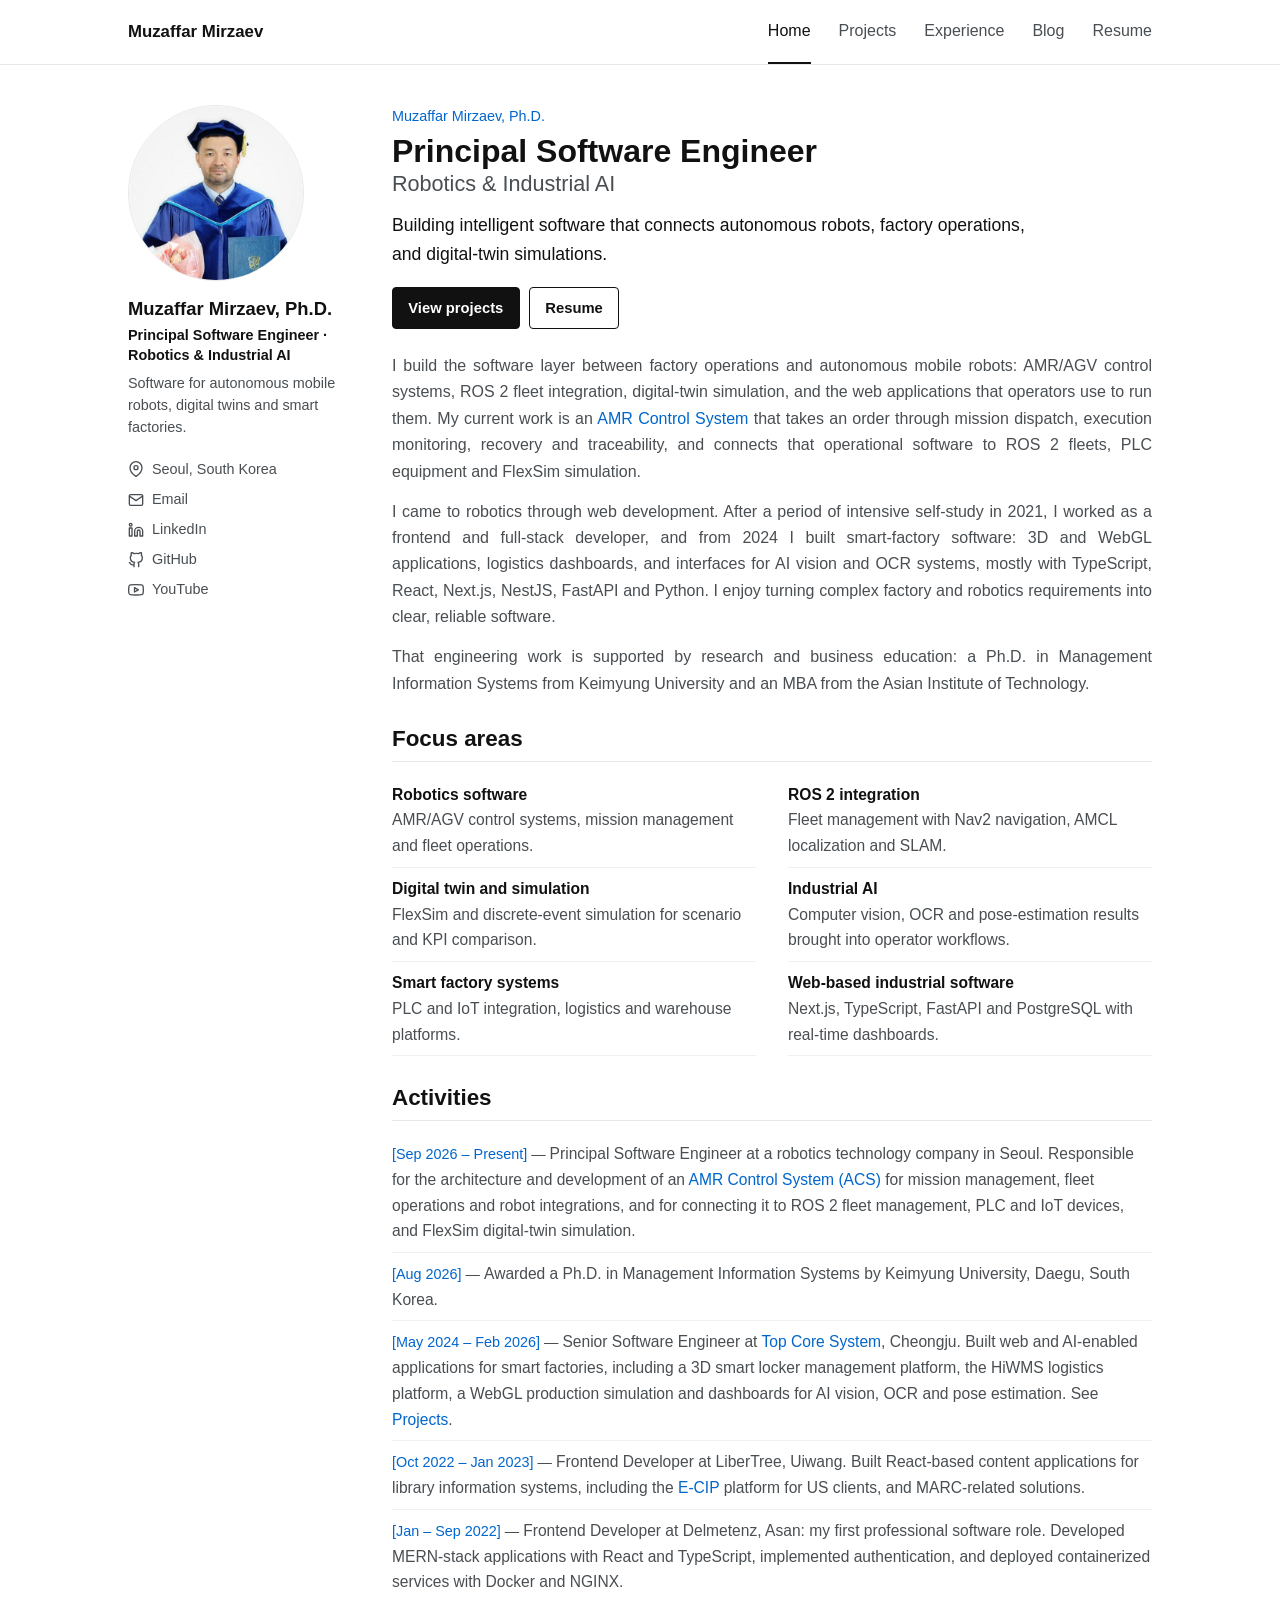
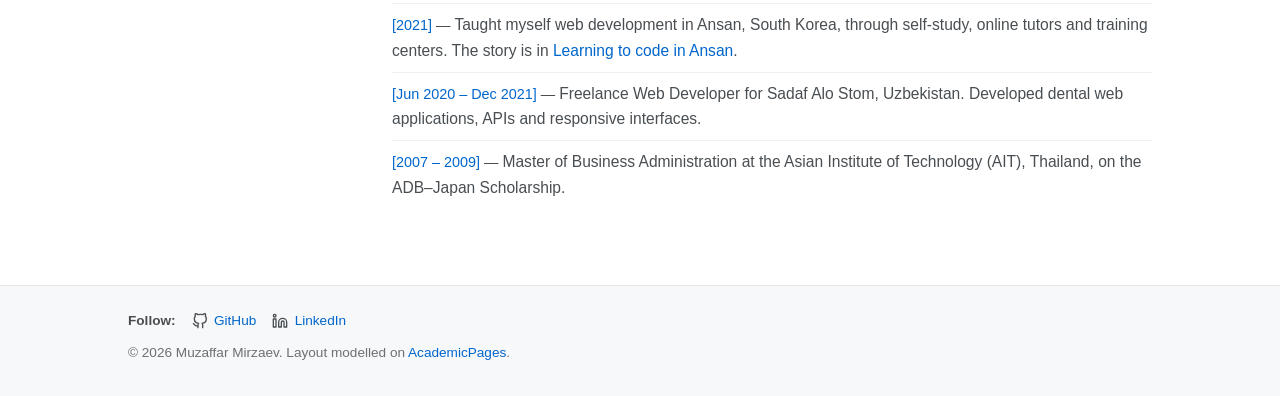
==== commit 307a0c84: "Revert "Merge pull request #1 from mmp17/improve-two" This reverts commit 9c3b26e6482c353200933f41ab" ====
--- a/index.html
+++ b/index.html
@@ -59,166 +59,86 @@
     <meta property="og:image" content="https://mmp17.github.io/portfolio/images/avatar.jpg">
     <meta property="og:image:alt" content="Portrait of Muzaffar Mirzaev">
     <meta name="twitter:card" content="summary">
-    <meta name="theme-color" content="#f8fafc">
-    <link rel="preconnect" href="https://fonts.googleapis.com">
-    <link rel="preconnect" href="https://fonts.gstatic.com" crossorigin>
-    <link rel="stylesheet" href="https://fonts.googleapis.com/css2?family=Plus+Jakarta+Sans:ital,wght@0,400;0,500;0,600;0,700;0,800;1,400&family=JetBrains+Mono:wght@400;500;600&display=swap">
+    <meta name="theme-color" content="#ffffff">
     <link rel="icon" href="images/favicon.png" type="image/png">
     <link rel="apple-touch-icon" href="images/favicon.png">
     <link rel="stylesheet" href="assets/css/style.css">
-    <script>
-      document.documentElement.className = 'js';
-      try {
-        var storedTheme = localStorage.getItem('theme');
-        var theme = storedTheme === 'light' || storedTheme === 'dark'
-          ? storedTheme
-          : (matchMedia('(prefers-color-scheme: dark)').matches ? 'dark' : 'light');
-        document.documentElement.setAttribute('data-theme', theme);
-        var themeMeta = document.querySelector('meta[name="theme-color"]');
-        if (themeMeta) {
-          themeMeta.setAttribute('content', theme === 'dark' ? '#0b0f17' : '#f8fafc');
-        }
-      } catch (e) {}
-    </script>
+    <script>document.documentElement.className = 'js';</script>
   </head>
   <body>
     <a class="skip-link" href="#main">Skip to content</a>
     <header class="masthead">
       <div class="masthead__inner">
         <a class="masthead__brand" href="index.html">Muzaffar Mirzaev</a>
-        <div class="masthead__end">
-          <nav class="site-nav" id="site-nav" aria-label="Main">
-            <ul>
-              <li><a href="index.html" aria-current="page">Home</a></li>
-              <li><a href="projects/index.html">Projects</a></li>
-              <li><a href="experience/index.html">Experience</a></li>
-              <li><a href="blog/index.html">Blog</a></li>
-              <li><a href="resume/index.html">Resume</a></li>
-            </ul>
-          </nav>
-          <button class="theme-toggle" type="button" aria-label="Switch to dark theme" aria-pressed="false">
-            <svg class="icon icon--moon" viewBox="0 0 24 24" aria-hidden="true"><path d="M21 12.79A9 9 0 1 1 11.21 3 7 7 0 0 0 21 12.79z"/></svg>
-            <svg class="icon icon--sun" viewBox="0 0 24 24" aria-hidden="true"><circle cx="12" cy="12" r="4"/><path d="M12 2v2M12 20v2M4.93 4.93l1.41 1.41M17.66 17.66l1.41 1.41M2 12h2M20 12h2M4.93 19.07l1.41-1.41M17.66 6.34l1.41-1.41"/></svg>
-          </button>
-          <button class="nav-toggle" type="button" aria-label="Toggle navigation menu" aria-expanded="false" aria-controls="site-nav"><span></span></button>
-        </div>
+        <button class="nav-toggle" type="button" aria-label="Toggle navigation menu" aria-expanded="false" aria-controls="site-nav"><span></span></button>
+        <nav class="site-nav" id="site-nav" aria-label="Main">
+          <ul>
+            <li><a href="index.html" aria-current="page">Home</a></li>
+            <li><a href="projects/index.html">Projects</a></li>
+            <li><a href="experience/index.html">Experience</a></li>
+            <li><a href="blog/index.html">Blog</a></li>
+            <li><a href="resume/index.html">Resume</a></li>
+          </ul>
+        </nav>
       </div>
     </header>
 
     <div class="main">
       <aside class="sidebar" aria-label="About the author">
-        <div class="sidebar__card">
-          <div class="author__avatar-wrap">
-            <img class="author__avatar" src="images/avatar.jpg" alt="Muzaffar Mirzaev" width="460" height="460">
-          </div>
-          <div class="author__content">
-            <div class="status-pill"><span class="status-dot"></span> Available for Advisory</div>
-            <p class="author__name">Muzaffar Mirzaev, Ph.D.</p>
-            <p class="author__title">Principal Software Engineer · Robotics &amp; Industrial AI</p>
-            <p class="author__bio">Software for autonomous mobile robots, digital twins and smart factories.</p>
-          </div>
-          <div class="author__links">
-            <button class="author__follow" type="button" aria-expanded="false" aria-controls="author-urls">Follow</button>
-            <ul class="author__urls" id="author-urls">
-              <li><svg class="icon" viewBox="0 0 24 24" aria-hidden="true"><path d="M21 10c0 7-9 13-9 13S3 17 3 10a9 9 0 0 1 18 0z"/><circle cx="12" cy="10" r="3"/></svg> Seoul, South Korea</li>
-              <li><svg class="icon" viewBox="0 0 24 24" aria-hidden="true"><path d="M4 4h16c1.1 0 2 .9 2 2v12c0 1.1-.9 2-2 2H4c-1.1 0-2-.9-2-2V6c0-1.1.9-2 2-2z"/><polyline points="22,6 12,13 2,6"/></svg> <span class="js-email" data-user="mirzaevmuzaffar" data-domain="gmail.com">Email</span></li>
-              <li><svg class="icon" viewBox="0 0 24 24" aria-hidden="true"><path d="M16 8a6 6 0 0 1 6 6v7h-4v-7a2 2 0 0 0-2-2 2 2 0 0 0-2 2v7h-4v-7a6 6 0 0 1 6-6z"/><rect x="2" y="9" width="4" height="12"/><circle cx="4" cy="4" r="2"/></svg> <a href="https://www.linkedin.com/in/mirzaevmuzaffar/" target="_blank" rel="noopener noreferrer">LinkedIn</a></li>
-              <li><svg class="icon" viewBox="0 0 24 24" aria-hidden="true"><path d="M9 19c-5 1.5-5-2.5-7-3m14 6v-3.87a3.37 3.37 0 0 0-.94-2.61c3.14-.35 6.44-1.54 6.44-7A5.44 5.44 0 0 0 20 4.77 5.07 5.07 0 0 0 19.91 1S18.73.65 16 2.48a13.38 13.38 0 0 0-7 0C6.27.65 5.09 1 5.09 1A5.07 5.07 0 0 0 5 4.77a5.44 5.44 0 0 0-1.5 3.78c0 5.42 3.3 6.61 6.44 7A3.37 3.37 0 0 0 9 18.13V22"/></svg> <a href="https://github.com/mmp17" target="_blank" rel="noopener noreferrer">GitHub</a></li>
-              <li><svg class="icon" viewBox="0 0 24 24" aria-hidden="true"><path d="M22.54 6.42a2.78 2.78 0 0 0-1.94-2C18.88 4 12 4 12 4s-6.88 0-8.6.46a2.78 2.78 0 0 0-1.94 2A29 29 0 0 0 1 11.75a29 29 0 0 0 .46 5.33A2.78 2.78 0 0 0 3.4 19c1.72.46 8.6.46 8.6.46s6.88 0 8.6-.46a2.78 2.78 0 0 0 1.94-2 29 29 0 0 0 .46-5.25 29 29 0 0 0-.46-5.33z"/><polygon points="9.75 15.02 15.5 11.75 9.75 8.48 9.75 15.02"/></svg> <a href="https://www.youtube.com/@mirzaev_muzaffar" target="_blank" rel="noopener noreferrer">YouTube</a></li>
-            </ul>
-          </div>
+        <img class="author__avatar" src="images/avatar.jpg" alt="Muzaffar Mirzaev" width="460" height="460">
+        <div class="author__content">
+          <p class="author__name">Muzaffar Mirzaev, Ph.D.</p>
+          <p class="author__title">Principal Software Engineer · Robotics &amp; Industrial AI</p>
+          <p class="author__bio">Software for autonomous mobile robots, digital twins and smart factories.</p>
+        </div>
+        <div class="author__links">
+          <button class="author__follow" type="button" aria-expanded="false" aria-controls="author-urls">Follow</button>
+          <ul class="author__urls" id="author-urls">
+            <li><svg class="icon" viewBox="0 0 24 24" aria-hidden="true"><path d="M21 10c0 7-9 13-9 13S3 17 3 10a9 9 0 0 1 18 0z"/><circle cx="12" cy="10" r="3"/></svg> Seoul, South Korea</li>
+            <li><svg class="icon" viewBox="0 0 24 24" aria-hidden="true"><path d="M4 4h16c1.1 0 2 .9 2 2v12c0 1.1-.9 2-2 2H4c-1.1 0-2-.9-2-2V6c0-1.1.9-2 2-2z"/><polyline points="22,6 12,13 2,6"/></svg> <span class="js-email" data-user="mirzaevmuzaffar" data-domain="gmail.com">Email</span></li>
+            <li><svg class="icon" viewBox="0 0 24 24" aria-hidden="true"><path d="M16 8a6 6 0 0 1 6 6v7h-4v-7a2 2 0 0 0-2-2 2 2 0 0 0-2 2v7h-4v-7a6 6 0 0 1 6-6z"/><rect x="2" y="9" width="4" height="12"/><circle cx="4" cy="4" r="2"/></svg> <a href="https://www.linkedin.com/in/mirzaevmuzaffar/">LinkedIn</a></li>
+            <li><svg class="icon" viewBox="0 0 24 24" aria-hidden="true"><path d="M9 19c-5 1.5-5-2.5-7-3m14 6v-3.87a3.37 3.37 0 0 0-.94-2.61c3.14-.35 6.44-1.54 6.44-7A5.44 5.44 0 0 0 20 4.77 5.07 5.07 0 0 0 19.91 1S18.73.65 16 2.48a13.38 13.38 0 0 0-7 0C6.27.65 5.09 1 5.09 1A5.07 5.07 0 0 0 5 4.77a5.44 5.44 0 0 0-1.5 3.78c0 5.42 3.3 6.61 6.44 7A3.37 3.37 0 0 0 9 18.13V22"/></svg> <a href="https://github.com/mmp17">GitHub</a></li>
+            <li><svg class="icon" viewBox="0 0 24 24" aria-hidden="true"><path d="M22.54 6.42a2.78 2.78 0 0 0-1.94-2C18.88 4 12 4 12 4s-6.88 0-8.6.46a2.78 2.78 0 0 0-1.94 2A29 29 0 0 0 1 11.75a29 29 0 0 0 .46 5.33A2.78 2.78 0 0 0 3.4 19c1.72.46 8.6.46 8.6.46s6.88 0 8.6-.46a2.78 2.78 0 0 0 1.94-2 29 29 0 0 0 .46-5.25 29 29 0 0 0-.46-5.33z"/><polygon points="9.75 15.02 15.5 11.75 9.75 8.48 9.75 15.02"/></svg> <a href="https://www.youtube.com/@mirzaev_muzaffar">YouTube</a></li>
+          </ul>
         </div>
       </aside>
 
       <main class="content" id="main">
         <div class="hero">
-          <div class="hero__badge"><span class="status-dot"></span> Robotics &amp; Industrial AI Architecture</div>
           <p class="hero__name">Muzaffar Mirzaev, Ph.D.</p>
-          <h1>Principal Software Engineer <span class="hero__focus">Autonomous Robotics &amp; Industrial AI</span></h1>
-          <p class="hero__lead">Architecting intelligent software layers that connect autonomous mobile robots (AMR/AGV), smart factory operations, and digital-twin simulations.</p>
-          <div class="actions">
-            <a class="button button--primary" href="projects/index.html">View Projects &rarr;</a>
-            <a class="button" href="resume/index.html">Download Resume &darr;</a>
-          </div>
+          <h1>Principal Software Engineer <span class="hero__focus">Robotics &amp; Industrial AI</span></h1>
+          <p class="hero__lead">Building intelligent software that connects autonomous robots, factory operations, and digital-twin simulations.</p>
+          <p class="actions">
+            <a class="button button--primary" href="projects/index.html">View projects</a>
+            <a class="button" href="resume/index.html">Resume</a>
+          </p>
         </div>
-
-        <!-- Quick Highlights Grid -->
-        <ul class="hero-stats">
-          <li class="hero-stat-card">
-            <span class="hero-stat__number">15+ Yrs</span>
-            <span class="hero-stat__label">Tech &amp; Systems Experience</span>
-          </li>
-          <li class="hero-stat-card">
-            <span class="hero-stat__number">Ph.D. &amp; MBA</span>
-            <span class="hero-stat__label">MIS (Keimyung) &amp; AIT</span>
-          </li>
-          <li class="hero-stat-card">
-            <span class="hero-stat__number">AMR Fleet</span>
-            <span class="hero-stat__label">ROS 2, Nav2 &amp; SLAM</span>
-          </li>
-          <li class="hero-stat-card">
-            <span class="hero-stat__number">Digital Twin</span>
-            <span class="hero-stat__label">FlexSim &amp; WebGL Simulation</span>
-          </li>
-        </ul>
-
-        <h2 id="work">Selected Work</h2>
-        <hr>
-        <ul class="work-grid">
-          <li>
-            <a class="work-card" href="projects/index.html#acs">
-              <span class="work-card__kicker">Current · Robotics</span>
-              <strong>AMR Control System (ACS)</strong>
-              <span class="work-card__text">Turns factory orders into robot missions, then dispatches, monitors and recovers them across a ROS 2 fleet and a FlexSim digital twin.</span>
-              <span class="work-card__more">View project</span>
-            </a>
-          </li>
-          <li>
-            <a class="work-card" href="projects/index.html#hiwms">
-              <span class="work-card__kicker">Smart Factory</span>
-              <strong>HiWMS Logistics Platform</strong>
-              <span class="work-card__text">Warehouse dashboards for inbound, outbound and inventory, with real-time monitoring, AI integration and an admin portal.</span>
-              <span class="work-card__more">View project</span>
-            </a>
-          </li>
-          <li>
-            <a class="work-card" href="projects/index.html#smart-factory">
-              <span class="work-card__kicker">Industrial AI &amp; 3D</span>
-              <strong>Vision, OCR &amp; Operations</strong>
-              <span class="work-card__text">Operator interfaces for AI vision, document OCR, a 3D smart locker platform and a WebGL production simulation.</span>
-              <span class="work-card__more">View project</span>
-            </a>
-          </li>
-        </ul>
-
         <div class="intro">
           <p>I build the software layer between factory operations and autonomous mobile robots: AMR/AGV control systems, ROS 2 fleet integration, digital-twin simulation, and the web applications that operators use to run them. My current work is an <a href="projects/index.html#acs">AMR Control System</a> that takes an order through mission dispatch, execution monitoring, recovery and traceability, and connects that operational software to ROS 2 fleets, PLC equipment and FlexSim simulation.</p>
           <p>I came to robotics through web development. After a period of intensive self-study in 2021, I worked as a frontend and full-stack developer, and from 2024 I built smart-factory software: 3D and WebGL applications, logistics dashboards, and interfaces for AI vision and OCR systems, mostly with TypeScript, React, Next.js, NestJS, FastAPI and Python. I enjoy turning complex factory and robotics requirements into clear, reliable software.</p>
           <p>That engineering work is supported by research and business education: a Ph.D. in Management Information Systems from Keimyung University and an MBA from the Asian Institute of Technology.</p>
         </div>
-
-        <h2 id="focus">Focus Areas</h2>
+        <h2 id="focus">Focus areas</h2>
         <hr>
         <ul class="focus-list">
-          <li><strong>Robotics Software</strong>AMR/AGV control systems, mission management, dispatch workflows and fleet operations.</li>
-          <li><strong>ROS 2 Integration</strong>Fleet management with Nav2 navigation, AMCL localization and SLAM Toolbox.</li>
-          <li><strong>Digital Twin &amp; Simulation</strong>FlexSim and discrete-event simulation for scenario and KPI comparison.</li>
+          <li><strong>Robotics software</strong>AMR/AGV control systems, mission management and fleet operations.</li>
+          <li><strong>ROS 2 integration</strong>Fleet management with Nav2 navigation, AMCL localization and SLAM.</li>
+          <li><strong>Digital twin and simulation</strong>FlexSim and discrete-event simulation for scenario and KPI comparison.</li>
           <li><strong>Industrial AI</strong>Computer vision, OCR and pose-estimation results brought into operator workflows.</li>
-          <li><strong>Smart Factory Systems</strong>PLC and IoT integration, logistics and warehouse platforms.</li>
-          <li><strong>Web-Based Industrial Software</strong>Next.js, TypeScript, FastAPI and PostgreSQL with real-time dashboards.</li>
+          <li><strong>Smart factory systems</strong>PLC and IoT integration, logistics and warehouse platforms.</li>
+          <li><strong>Web-based industrial software</strong>Next.js, TypeScript, FastAPI and PostgreSQL with real-time dashboards.</li>
         </ul>
-
-        <h2 id="activities">Activities &amp; Timeline</h2>
+        <h2 id="activities">Activities</h2>
         <hr>
-        <ul class="content-list activity-list">
-          <li><span class="activity-date">Sep 2026 – Present</span><span class="activity-body">Principal Software Engineer at a robotics technology company in Seoul. Responsible for the architecture and development of an <a href="projects/index.html#acs">AMR Control System (ACS)</a> for mission management, fleet operations and robot integrations, and for connecting it to ROS 2 fleet management, PLC and IoT devices, and FlexSim digital-twin simulation.</span></li>
-          <li><span class="activity-date">Aug 2026</span><span class="activity-body">Awarded a Ph.D. in Management Information Systems by Keimyung University, Daegu, South Korea.</span></li>
-          <li><span class="activity-date">May 2024 – Feb 2026</span><span class="activity-body">Senior Software Engineer at <a href="https://topcore.co.kr/" target="_blank" rel="noopener noreferrer">Top Core System</a>, Cheongju. Built web and AI-enabled applications for smart factories, including a 3D smart locker management platform, the HiWMS logistics platform, a WebGL production simulation and dashboards for AI vision, OCR and pose estimation. See <a href="projects/index.html#smart-factory">Projects</a>.</span></li>
-          <li><span class="activity-date">Oct 2022 – Jan 2023</span><span class="activity-body">Frontend Developer at LiberTree, Uiwang. Built React-based content applications for library information systems, including the <a href="https://ecipusa.com/" target="_blank" rel="noopener noreferrer">E-CIP</a> platform for US clients, and MARC-related solutions.</span></li>
-          <li><span class="activity-date">Jan – Sep 2022</span><span class="activity-body">Frontend Developer at Delmetenz, Asan: my first professional software role. Developed MERN-stack applications with React and TypeScript, implemented authentication, and deployed containerized services with Docker and NGINX.</span></li>
-          <li><span class="activity-date">2021</span><span class="activity-body">Taught myself web development in Ansan, South Korea, through self-study, online tutors and training centers. The story is in <a href="blog/index.html#ansan-2021">Learning to code in Ansan</a>.</span></li>
-          <li><span class="activity-date">Jun 2020 – Dec 2021</span><span class="activity-body">Freelance Web Developer for Sadaf Alo Stom, Uzbekistan. Developed dental web applications, APIs and responsive interfaces.</span></li>
-          <li><span class="activity-date">2007 – 2009</span><span class="activity-body">Master of Business Administration at the Asian Institute of Technology (AIT), Thailand, on the ADB–Japan Scholarship.</span></li>
+        <ul class="content-list">
+          <li><span class="activity-date">[Sep 2026 – Present]</span><span class="activity-body">Principal Software Engineer at a robotics technology company in Seoul. Responsible for the architecture and development of an <a href="projects/index.html#acs">AMR Control System (ACS)</a> for mission management, fleet operations and robot integrations, and for connecting it to ROS 2 fleet management, PLC and IoT devices, and FlexSim digital-twin simulation.</span></li>
+          <li><span class="activity-date">[Aug 2026]</span><span class="activity-body">Awarded a Ph.D. in Management Information Systems by Keimyung University, Daegu, South Korea.</span></li>
+          <li><span class="activity-date">[May 2024 – Feb 2026]</span><span class="activity-body">Senior Software Engineer at <a href="https://topcore.co.kr/">Top Core System</a>, Cheongju. Built web and AI-enabled applications for smart factories, including a 3D smart locker management platform, the HiWMS logistics platform, a WebGL production simulation and dashboards for AI vision, OCR and pose estimation. See <a href="projects/index.html#smart-factory">Projects</a>.</span></li>
+          <li><span class="activity-date">[Oct 2022 – Jan 2023]</span><span class="activity-body">Frontend Developer at LiberTree, Uiwang. Built React-based content applications for library information systems, including the <a href="https://ecipusa.com/">E-CIP</a> platform for US clients, and MARC-related solutions.</span></li>
+          <li><span class="activity-date">[Jan – Sep 2022]</span><span class="activity-body">Frontend Developer at Delmetenz, Asan: my first professional software role. Developed MERN-stack applications with React and TypeScript, implemented authentication, and deployed containerized services with Docker and NGINX.</span></li>
+          <li><span class="activity-date">[2021]</span><span class="activity-body">Taught myself web development in Ansan, South Korea, through self-study, online tutors and training centers. The story is in <a href="blog/index.html#ansan-2021">Learning to code in Ansan</a>.</span></li>
+          <li><span class="activity-date">[Jun 2020 – Dec 2021]</span><span class="activity-body">Freelance Web Developer for Sadaf Alo Stom, Uzbekistan. Developed dental web applications, APIs and responsive interfaces.</span></li>
+          <li><span class="activity-date">[2007 – 2009]</span><span class="activity-body">Master of Business Administration at the Asian Institute of Technology (AIT), Thailand, on the ADB–Japan Scholarship.</span></li>
         </ul>
       </main>
     </div>
@@ -226,11 +146,10 @@
     <footer class="page-footer">
       <ul>
         <li><strong>Follow:</strong></li>
-        <li><svg class="icon" viewBox="0 0 24 24" aria-hidden="true"><path d="M9 19c-5 1.5-5-2.5-7-3m14 6v-3.87a3.37 3.37 0 0 0-.94-2.61c3.14-.35 6.44-1.54 6.44-7A5.44 5.44 0 0 0 20 4.77 5.07 5.07 0 0 0 19.91 1S18.73.65 16 2.48a13.38 13.38 0 0 0-7 0C6.27.65 5.09 1 5.09 1A5.07 5.07 0 0 0 5 4.77a5.44 5.44 0 0 0-1.5 3.78c0 5.42 3.3 6.61 6.44 7A3.37 3.37 0 0 0 9 18.13V22"/></svg> <a href="https://github.com/mmp17" target="_blank" rel="noopener noreferrer">GitHub</a></li>
-        <li><svg class="icon" viewBox="0 0 24 24" aria-hidden="true"><path d="M16 8a6 6 0 0 1 6 6v7h-4v-7a2 2 0 0 0-2-2 2 2 0 0 0-2 2v7h-4v-7a6 6 0 0 1 6-6z"/><rect x="2" y="9" width="4" height="12"/><circle cx="4" cy="4" r="2"/></svg> <a href="https://www.linkedin.com/in/mirzaevmuzaffar/" target="_blank" rel="noopener noreferrer">LinkedIn</a></li>
-        <li><svg class="icon" viewBox="0 0 24 24" aria-hidden="true"><path d="M22.54 6.42a2.78 2.78 0 0 0-1.94-2C18.88 4 12 4 12 4s-6.88 0-8.6.46a2.78 2.78 0 0 0-1.94 2A29 29 0 0 0 1 11.75a29 29 0 0 0 .46 5.33A2.78 2.78 0 0 0 3.4 19c1.72.46 8.6.46 8.6.46s6.88 0 8.6-.46a2.78 2.78 0 0 0 1.94-2 29 29 0 0 0 .46-5.25 29 29 0 0 0-.46-5.33z"/><polygon points="9.75 15.02 15.5 11.75 9.75 8.48 9.75 15.02"/></svg> <a href="https://www.youtube.com/@mirzaev_muzaffar" target="_blank" rel="noopener noreferrer">YouTube</a></li>
+        <li><svg class="icon" viewBox="0 0 24 24" aria-hidden="true"><path d="M9 19c-5 1.5-5-2.5-7-3m14 6v-3.87a3.37 3.37 0 0 0-.94-2.61c3.14-.35 6.44-1.54 6.44-7A5.44 5.44 0 0 0 20 4.77 5.07 5.07 0 0 0 19.91 1S18.73.65 16 2.48a13.38 13.38 0 0 0-7 0C6.27.65 5.09 1 5.09 1A5.07 5.07 0 0 0 5 4.77a5.44 5.44 0 0 0-1.5 3.78c0 5.42 3.3 6.61 6.44 7A3.37 3.37 0 0 0 9 18.13V22"/></svg> <a href="https://github.com/mmp17">GitHub</a></li>
+        <li><svg class="icon" viewBox="0 0 24 24" aria-hidden="true"><path d="M16 8a6 6 0 0 1 6 6v7h-4v-7a2 2 0 0 0-2-2 2 2 0 0 0-2 2v7h-4v-7a6 6 0 0 1 6-6z"/><rect x="2" y="9" width="4" height="12"/><circle cx="4" cy="4" r="2"/></svg> <a href="https://www.linkedin.com/in/mirzaevmuzaffar/">LinkedIn</a></li>
       </ul>
-      <p>&copy; 2026 Muzaffar Mirzaev. Principal Software Engineer in Robotics &amp; Industrial AI.</p>
+      <p>&copy; 2026 Muzaffar Mirzaev. Layout modelled on <a href="https://github.com/academicpages/academicpages.github.io">AcademicPages</a>.</p>
     </footer>
 
     <script src="assets/js/site.js"></script>
--- a/assets/css/style.css
+++ b/assets/css/style.css
@@ -1,99 +1,17 @@
-/* ==========================================================================
-   Muzaffar Mirzaev — Modern Robotics & Industrial AI Portfolio
-   Design System: Clean, high-performance, dark/light theme, micro-interactions
-   ========================================================================== */
+/* Muzaffar Mirzaev — portfolio. Layout modelled on the AcademicPages theme. */
 
 :root {
-  /* Color Palette — Light Mode */
-  --bg: #f8fafc;
-  --surface: #ffffff;
-  --surface-hover: #f1f5f9;
-  --card: #ffffff;
-  --footer: #f1f5f9;
-  --text: #334155;
-  --heading: #0f172a;
-  --muted: #64748b;
-  --accent: #0284c7;
-  --accent-hover: #0369a1;
-  --accent-subtle: rgba(2, 132, 199, 0.08);
-  --on-accent: #ffffff;
-  --rule: #e2e8f0;
-  --rule-soft: #f1f5f9;
-  --badge-bg: #e0f2fe;
-  --badge-text: #0369a1;
-  --code-bg: #f1f5f9;
-  
-  /* Status Colors */
-  --status-dev: #0284c7;
-  --status-impl: #16a34a;
-  --status-proto: #d97706;
-  --status-plan: #64748b;
-
-  /* Elevation Shadows */
-  --shadow-sm: 0 1px 3px 0 rgba(15, 23, 42, 0.05);
-  --shadow-md: 0 4px 16px -2px rgba(15, 23, 42, 0.08), 0 2px 6px -2px rgba(15, 23, 42, 0.04);
-  --shadow-lg: 0 12px 28px -4px rgba(15, 23, 42, 0.12), 0 4px 10px -2px rgba(15, 23, 42, 0.06);
-  --shadow-glow: 0 0 25px -4px rgba(2, 132, 199, 0.28);
-
-  /* Layout Frame */
-  --frame: 74rem;
-  --pad: 1.5rem;
-  --gutter: var(--pad);
-  --sidebar: 16rem;
-  --radius-sm: 6px;
-  --radius-md: 10px;
-  --radius-lg: 16px;
-  --radius-pill: 9999px;
-
-  /* Typography */
-  --font-sans: "Plus Jakarta Sans", -apple-system, BlinkMacSystemFont, "Segoe UI", Roboto, sans-serif;
-  --font-mono: "JetBrains Mono", ui-monospace, SFMono-Regular, Menlo, Monaco, Consolas, monospace;
-
-  /* Transitions */
-  --ease: cubic-bezier(0.16, 1, 0.3, 1);
-  --trans: 0.2s var(--ease);
-
-  color-scheme: light;
-}
-
-[data-theme="dark"] {
-  /* Color Palette — Dark Mode */
-  --bg: #0b0f17;
-  --surface: #111827;
-  --surface-hover: #172033;
-  --card: #111827;
-  --footer: #070a10;
-  --text: #cbd5e1;
-  --heading: #f8fafc;
-  --muted: #94a3b8;
-  --accent: #38bdf8;
-  --accent-hover: #7dd3fc;
-  --accent-subtle: rgba(56, 189, 248, 0.12);
-  --on-accent: #0b0f17;
-  --rule: #1e293b;
-  --rule-soft: #172033;
-  --badge-bg: rgba(56, 189, 248, 0.14);
-  --badge-text: #7dd3fc;
-  --code-bg: #172033;
-
-  /* Status Colors */
-  --status-dev: #38bdf8;
-  --status-impl: #4ade80;
-  --status-proto: #fbbf24;
-  --status-plan: #94a3b8;
-
-  /* Elevation Shadows */
-  --shadow-sm: 0 1px 3px 0 rgba(0, 0, 0, 0.3);
-  --shadow-md: 0 4px 16px -2px rgba(0, 0, 0, 0.4), 0 2px 6px -2px rgba(0, 0, 0, 0.25);
-  --shadow-lg: 0 14px 32px -4px rgba(0, 0, 0, 0.6), 0 4px 12px -2px rgba(0, 0, 0, 0.4);
-  --shadow-glow: 0 0 30px -4px rgba(56, 189, 248, 0.35);
-
-  color-scheme: dark;
-}
-
-/* ==========================================================================
-   Base & Reset
-   ========================================================================== */
+  --text: #494e52;
+  --heading: #111;
+  --accent: #0066cc;
+  --rule: #e8e8e8;
+  --rule-soft: #f0f0f0;
+  --bg: #fff;
+  --card: #fafbfc;
+  --gutter: 10%;
+  --sidebar: 14rem;
+}
+
 *,
 *::before,
 *::after {
@@ -102,77 +20,221 @@
 
 html {
   font-size: 16px;
-  scroll-behavior: smooth;
   -webkit-text-size-adjust: 100%;
 }
 
 body {
   margin: 0;
-  background-color: var(--bg);
+  background: var(--bg);
   color: var(--text);
-  font-family: var(--font-sans);
+  font-family: -apple-system, BlinkMacSystemFont, "Segoe UI", Roboto, "Helvetica Neue", Arial,
+    "Noto Sans", sans-serif;
   line-height: 1.65;
-  transition: background-color 0.25s ease, color 0.25s ease;
-  overflow-x: hidden;
 }
 
 a {
   color: var(--accent);
   text-decoration: none;
-  text-underline-offset: 0.18em;
-  transition: color var(--trans), opacity var(--trans);
 }
 
 a:hover {
-  color: var(--accent-hover);
   text-decoration: underline;
 }
 
 a:focus-visible,
 button:focus-visible {
   outline: 2px solid var(--accent);
-  outline-offset: 3px;
+  outline-offset: 2px;
 }
 
 h1,
 h2,
-h3,
-h4 {
-  color: var(--heading);
-  font-family: var(--font-sans);
-  font-weight: 700;
+h3 {
+  color: var(--heading);
   line-height: 1.25;
-  letter-spacing: -0.02em;
 }
 
 hr {
-  margin: 2rem 0;
+  margin: 1.75em 0;
   border: 0;
   border-top: 1px solid var(--rule);
-}
-
-::selection {
-  background: var(--accent-subtle);
-  color: var(--heading);
 }
 
 .skip-link {
   position: absolute;
   top: 0;
   left: -999rem;
-  z-index: 50;
-  padding: 0.6rem 1.2rem;
+  z-index: 40;
+  padding: 0.6rem 1rem;
   background: var(--heading);
-  color: var(--bg);
-  font-weight: 600;
-  border-radius: 0 0 var(--radius-sm) 0;
+  color: #fff;
 }
 
 .skip-link:focus {
   left: 0;
 }
 
-/* Icons */
+/* Masthead */
+.masthead {
+  position: sticky;
+  top: 0;
+  z-index: 30;
+  background: var(--bg);
+  border-bottom: 1px solid var(--rule);
+}
+
+.masthead__inner {
+  position: relative;
+  display: flex;
+  align-items: center;
+  justify-content: space-between;
+  padding: 0 var(--gutter);
+  min-height: 3.75rem;
+}
+
+.masthead__brand {
+  color: var(--heading);
+  font-weight: 700;
+  font-size: 1.05rem;
+  white-space: nowrap;
+}
+
+.site-nav ul {
+  display: flex;
+  gap: 1.75rem;
+  margin: 0;
+  padding: 0;
+  list-style: none;
+}
+
+.site-nav a {
+  display: block;
+  padding: 1.1rem 0;
+  color: var(--text);
+  border-bottom: 2px solid transparent;
+}
+
+.site-nav a:hover,
+.site-nav a[aria-current="page"] {
+  color: var(--heading);
+  text-decoration: none;
+  border-bottom-color: var(--heading);
+}
+
+.nav-toggle {
+  display: none;
+  width: 2.75rem;
+  height: 2.75rem;
+  padding: 0;
+  border: 0;
+  border-radius: 4px;
+  background: var(--heading);
+  cursor: pointer;
+}
+
+.nav-toggle span,
+.nav-toggle span::before,
+.nav-toggle span::after {
+  display: block;
+  width: 1.25rem;
+  height: 2px;
+  margin: 0 auto;
+  background: #fff;
+  content: "";
+}
+
+.nav-toggle span {
+  position: relative;
+}
+
+.nav-toggle span::before,
+.nav-toggle span::after {
+  position: absolute;
+  left: 0;
+}
+
+.nav-toggle span::before {
+  top: -6px;
+}
+
+.nav-toggle span::after {
+  top: 6px;
+}
+
+/* Page frame: sidebar + content */
+.main {
+  display: grid;
+  grid-template-columns: var(--sidebar) minmax(0, 1fr);
+  gap: 2.5rem;
+  align-items: start;
+  padding: 2.5rem var(--gutter) 3rem;
+}
+
+.sidebar {
+  position: sticky;
+  top: 5.5rem;
+}
+
+.author__avatar {
+  display: block;
+  width: 100%;
+  max-width: 11rem;
+  height: auto;
+  aspect-ratio: 1 / 1;
+  border-radius: 50%;
+  border: 1px solid var(--rule);
+  object-fit: cover;
+  object-position: center top;
+}
+
+.author__name {
+  margin: 1rem 0 0.35rem;
+  color: var(--heading);
+  font-size: 1.15rem;
+  font-weight: 700;
+  line-height: 1.25;
+}
+
+.author__title {
+  margin: 0 0 0.5rem;
+  color: var(--heading);
+  font-size: 0.9rem;
+  font-weight: 600;
+  line-height: 1.4;
+}
+
+.author__bio {
+  margin: 0 0 1rem;
+  font-size: 0.9rem;
+  line-height: 1.5;
+}
+
+.author__follow {
+  display: none;
+}
+
+.author__urls {
+  margin: 0;
+  padding: 0;
+  list-style: none;
+  font-size: 0.9rem;
+}
+
+.author__urls li {
+  display: flex;
+  align-items: center;
+  gap: 0.5rem;
+  padding: 0.2rem 0;
+}
+
+.author__urls a {
+  color: var(--text);
+}
+
+.author__urls a:hover {
+  color: var(--accent);
+}
+
 .icon {
   flex: 0 0 auto;
   width: 1rem;
@@ -182,744 +244,150 @@
   stroke-width: 2;
   stroke-linecap: round;
   stroke-linejoin: round;
-  vertical-align: middle;
-}
-
-/* ==========================================================================
-   Masthead (Glassmorphic Navigation Bar)
-   ========================================================================== */
-.masthead {
-  position: sticky;
-  top: 0;
-  z-index: 40;
-  background: rgba(248, 250, 252, 0.85);
-  border-bottom: 1px solid var(--rule);
-  backdrop-filter: blur(16px);
-  -webkit-backdrop-filter: blur(16px);
-  transition: background-color 0.25s ease, border-color 0.25s ease;
-}
-
-[data-theme="dark"] .masthead {
-  background: rgba(11, 15, 23, 0.85);
-}
-
-.masthead__inner {
-  display: flex;
-  align-items: center;
-  justify-content: space-between;
-  width: min(var(--frame), calc(100% - 2 * var(--pad)));
-  min-height: 3.85rem;
-  margin: 0 auto;
-}
-
-.masthead__brand {
-  display: flex;
-  align-items: center;
-  gap: 0.5rem;
-  color: var(--heading);
-  font-size: 1.15rem;
-  font-weight: 750;
-  letter-spacing: -0.025em;
-  white-space: nowrap;
-}
-
-.masthead__brand::before {
-  content: "";
-  display: inline-block;
-  width: 8px;
-  height: 8px;
-  border-radius: 50%;
-  background: var(--accent);
-  box-shadow: 0 0 10px var(--accent);
-}
-
-.masthead__brand:hover {
-  color: var(--accent);
-  text-decoration: none;
-}
-
-.masthead__end {
-  display: flex;
-  align-items: center;
-  gap: 1rem;
-}
-
-.site-nav ul {
-  display: flex;
-  align-items: center;
-  gap: 1.5rem;
-  margin: 0;
-  padding: 0;
-  list-style: none;
-}
-
-.site-nav a {
-  position: relative;
-  display: inline-block;
-  padding: 0.5rem 0.2rem;
-  color: var(--muted);
-  font-size: 0.93rem;
-  font-weight: 550;
-  letter-spacing: -0.01em;
-  transition: color var(--trans);
-}
-
-.site-nav a:hover {
-  color: var(--heading);
-  text-decoration: none;
-}
-
-.site-nav a[aria-current="page"] {
-  color: var(--heading);
-  font-weight: 650;
-}
-
-.site-nav a[aria-current="page"]::after {
-  content: "";
-  position: absolute;
-  bottom: 0;
-  left: 0;
-  right: 0;
-  height: 2px;
-  border-radius: 2px;
-  background: var(--accent);
-}
-
-/* Theme Toggle Button */
-.theme-toggle {
-  display: flex;
-  align-items: center;
-  justify-content: center;
-  width: 2.35rem;
-  height: 2.35rem;
-  padding: 0;
-  border: 1px solid var(--rule);
-  border-radius: var(--radius-pill);
-  background: var(--surface);
-  color: var(--heading);
-  cursor: pointer;
-  box-shadow: var(--shadow-sm);
-  transition: all var(--trans);
-}
-
-.theme-toggle:hover {
-  border-color: var(--accent);
-  color: var(--accent);
-  transform: rotate(18deg) scale(1.05);
-  box-shadow: var(--shadow-md);
-}
-
-.theme-toggle:active {
-  transform: scale(0.95);
-}
-
-.theme-toggle .icon--sun {
-  display: none;
-}
-
-[data-theme="dark"] .theme-toggle .icon--moon {
-  display: none;
-}
-
-[data-theme="dark"] .theme-toggle .icon--sun {
-  display: block;
-}
-
-/* Mobile Nav Toggle */
-.nav-toggle {
-  display: none;
-  width: 2.35rem;
-  height: 2.35rem;
-  padding: 0;
-  border: 1px solid var(--rule);
-  border-radius: var(--radius-pill);
-  background: var(--surface);
-  color: var(--heading);
-  cursor: pointer;
-}
-
-.nav-toggle span,
-.nav-toggle span::before,
-.nav-toggle span::after {
-  display: block;
-  width: 1.1rem;
-  height: 1.5px;
-  margin: 0 auto;
-  background: currentColor;
-  content: "";
-  transition: transform var(--trans);
-}
-
-.nav-toggle span {
-  position: relative;
-}
-
-.nav-toggle span::before,
-.nav-toggle span::after {
-  position: absolute;
-  left: 0;
-}
-
-.nav-toggle span::before {
-  top: -5px;
-}
-
-.nav-toggle span::after {
-  top: 5px;
-}
-
-/* ==========================================================================
-   Main Frame (Sidebar + Content Grid)
-   ========================================================================== */
-.main {
-  display: grid;
-  grid-template-columns: var(--sidebar) minmax(0, 1fr);
-  gap: 3.25rem;
-  align-items: start;
-  width: min(var(--frame), calc(100% - 2 * var(--pad)));
-  margin: 0 auto;
-  padding: 3rem 0 4rem;
-}
-
-/* Sidebar Profile */
-.sidebar {
-  position: sticky;
-  top: 5.5rem;
-}
-
-.sidebar__card {
-  padding: 1.5rem;
-  border: 1px solid var(--rule);
-  border-radius: var(--radius-lg);
-  background: var(--card);
-  box-shadow: var(--shadow-sm);
-}
-
-.author__avatar-wrap {
-  position: relative;
-  display: inline-block;
-  margin-bottom: 1.1rem;
-}
-
-.author__avatar {
-  display: block;
-  width: 7.5rem;
-  height: 7.5rem;
-  border-radius: 50%;
-  border: 3px solid var(--surface);
-  box-shadow: 0 0 0 1px var(--rule), var(--shadow-md);
-  object-fit: cover;
-  object-position: center top;
-  transition: transform var(--trans);
-}
-
-.author__avatar:hover {
-  transform: scale(1.02);
-}
-
-/* Active Status Badge */
-.status-pill {
-  display: inline-flex;
-  align-items: center;
-  gap: 0.4rem;
-  padding: 0.25rem 0.65rem;
-  border-radius: var(--radius-pill);
-  background: var(--badge-bg);
-  color: var(--badge-text);
-  font-size: 0.76rem;
-  font-weight: 650;
-  letter-spacing: 0.02em;
-  margin-bottom: 0.75rem;
-}
-
-.status-dot {
-  width: 6px;
-  height: 6px;
-  border-radius: 50%;
-  background: #10b981;
-  box-shadow: 0 0 6px #10b981;
-}
-
-.author__name {
-  margin: 0 0 0.3rem;
-  color: var(--heading);
-  font-size: 1.25rem;
-  font-weight: 750;
-  line-height: 1.25;
-}
-
-.author__title {
-  margin: 0 0 0.75rem;
-  color: var(--accent);
-  font-size: 0.88rem;
-  font-weight: 600;
-  line-height: 1.45;
-}
-
-.author__bio {
-  margin: 0 0 1.25rem;
-  color: var(--muted);
-  font-size: 0.88rem;
-  line-height: 1.55;
-}
-
-.author__follow {
-  display: none;
-}
-
-.author__urls {
-  margin: 0;
-  padding: 0;
-  list-style: none;
-  font-size: 0.88rem;
-}
-
-.author__urls li {
-  display: flex;
-  align-items: center;
-  gap: 0.65rem;
-  padding: 0.35rem 0;
-  color: var(--muted);
-}
-
-.author__urls a {
-  color: var(--text);
-  font-weight: 500;
-}
-
-.author__urls a:hover {
-  color: var(--accent);
-}
-
-/* Copy Email Component */
-.email-copy-wrap {
-  display: inline-flex;
-  align-items: center;
-  gap: 0.4rem;
-}
-
-.copy-email-btn {
-  display: inline-flex;
-  align-items: center;
-  justify-content: center;
-  width: 1.35rem;
-  height: 1.35rem;
-  padding: 0;
-  border: 1px solid var(--rule);
-  border-radius: var(--radius-sm);
-  background: var(--surface);
-  color: var(--muted);
-  cursor: pointer;
-  transition: all var(--trans);
-}
-
-.copy-email-btn:hover {
-  border-color: var(--accent);
-  color: var(--accent);
-  background: var(--badge-bg);
-}
-
-.copy-email-btn .icon--copy {
-  width: 0.75rem;
-  height: 0.75rem;
-}
-
-/* ==========================================================================
-   Content Elements
-   ========================================================================== */
+}
+
+/* Content */
 .content h1 {
   margin: 0 0 0.5em;
-  font-size: 2.25rem;
-  font-weight: 800;
-  letter-spacing: -0.03em;
+  font-size: 1.75rem;
 }
 
 .content h2 {
-  display: flex;
-  align-items: center;
-  gap: 0.5rem;
-  margin: 2.5rem 0 0.4em;
-  font-size: 1.45rem;
-  font-weight: 750;
-  letter-spacing: -0.02em;
+  margin: 1.75rem 0 0.35em;
+  font-size: 1.4rem;
+}
+
+/* Anchored headings and cards stop below the sticky masthead. */
+.content [id] {
+  scroll-margin-top: 4.75rem;
 }
 
 .content h3 {
-  margin: 1.2em 0 0.2em;
-  font-size: 1.15rem;
-  font-weight: 700;
-  letter-spacing: -0.015em;
-}
-
-.content [id] {
-  scroll-margin-top: 5rem;
+  margin: 1.1em 0 0.15em;
+  font-size: 1rem;
+  font-weight: 600;
 }
 
 .content h1 + hr,
 .content h2 + hr {
-  margin: 0.4em 0 1.25em;
+  margin: 0.35em 0 0.75em;
 }
 
 .content p {
-  margin: 0 0 1em;
-  color: var(--text);
+  margin: 0 0 0.85em;
 }
 
 .lead {
   color: var(--heading);
-  font-size: 1.1rem;
+  font-size: 1.05rem;
+}
+
+.note {
+  font-size: 0.875rem;
+}
+
+.intro p {
+  text-align: justify;
+  text-justify: inter-word;
+}
+
+/* Home page introduction */
+.hero {
+  margin-bottom: 1.5rem;
+}
+
+.content .hero__name {
+  margin: 0 0 0.25rem;
+  color: var(--accent);
+  font-size: 0.9rem;
   font-weight: 500;
-  line-height: 1.6;
-}
-
-.note {
-  color: var(--muted);
-  font-size: 0.88rem;
-}
-
-/* Intro Paragraphs */
-.intro {
-  margin-bottom: 2rem;
-}
-
-.intro p {
-  font-size: 1.025rem;
-  line-height: 1.7;
-}
-
-/* ==========================================================================
-   Hero Section (Homepage)
-   ========================================================================== */
-.hero {
-  margin-bottom: 2.25rem;
-  padding-bottom: 0.5rem;
-}
-
-.hero__badge {
-  display: inline-flex;
-  align-items: center;
-  gap: 0.45rem;
-  padding: 0.3rem 0.85rem;
-  margin-bottom: 0.85rem;
-  border-radius: var(--radius-pill);
-  background: var(--badge-bg);
-  color: var(--badge-text);
-  font-size: 0.82rem;
-  font-weight: 650;
-  letter-spacing: 0.03em;
-  text-transform: uppercase;
-}
-
-.content .hero__name {
-  margin: 0 0 0.35rem;
-  color: var(--accent);
-  font-size: 0.95rem;
-  font-weight: 650;
-  letter-spacing: 0.04em;
-  text-transform: uppercase;
 }
 
 .content .hero h1 {
   margin: 0;
-  max-width: 22ch;
-  font-size: 2.75rem;
-  font-weight: 800;
-  line-height: 1.12;
-  letter-spacing: -0.035em;
+  font-size: 2rem;
+  line-height: 1.2;
 }
 
 .hero__focus {
   display: block;
-  margin-top: 0.4rem;
-  color: var(--accent);
+  color: var(--text);
   font-size: 1.35rem;
-  font-weight: 600;
-  letter-spacing: -0.015em;
+  font-weight: 400;
 }
 
 .content .hero__lead {
-  max-width: 44rem;
-  margin: 1.1rem 0 1.5rem;
-  color: var(--muted);
-  font-size: 1.15rem;
-  line-height: 1.6;
-}
-
-/* Action Buttons */
+  max-width: 40rem;
+  margin: 0.9rem 0 1.1rem;
+  color: var(--heading);
+  font-size: 1.1rem;
+}
+
 .actions {
   display: flex;
   flex-wrap: wrap;
-  align-items: center;
-  gap: 0.85rem;
+  gap: 0.6rem;
 }
 
 .button {
-  display: inline-flex;
-  align-items: center;
-  gap: 0.5rem;
-  padding: 0.65rem 1.25rem;
-  border: 1px solid var(--rule);
-  border-radius: var(--radius-pill);
-  background: var(--surface);
+  display: inline-block;
+  padding: 0.5rem 0.95rem;
+  border: 1px solid var(--heading);
+  border-radius: 4px;
   color: var(--heading);
   font-size: 0.925rem;
-  font-weight: 650;
-  box-shadow: var(--shadow-sm);
-  transition: all var(--trans);
-  cursor: pointer;
-}
-
-.button:hover {
-  border-color: var(--heading);
-  transform: translateY(-2px);
-  box-shadow: var(--shadow-md);
+  font-weight: 600;
+}
+
+.button:hover,
+.button--primary {
+  background: var(--heading);
+  color: #fff;
   text-decoration: none;
 }
 
-.button--primary {
-  border-color: var(--accent);
-  background: var(--accent);
-  color: var(--on-accent);
-  box-shadow: var(--shadow-glow);
-}
-
 .button--primary:hover {
-  border-color: var(--accent-hover);
-  background: var(--accent-hover);
-  color: var(--on-accent);
-  box-shadow: 0 0 25px -2px var(--accent);
-}
-
-/* Hero Highlights Grid */
-.hero-stats {
-  display: grid;
-  grid-template-columns: repeat(4, 1fr);
-  gap: 0.85rem;
-  margin: 1.75rem 0 2.25rem;
-  padding: 0;
-  list-style: none;
-}
-
-.hero-stat-card {
-  padding: 1rem 1.1rem;
-  border: 1px solid var(--rule);
-  border-radius: var(--radius-md);
-  background: var(--surface);
-  box-shadow: var(--shadow-sm);
-  transition: all var(--trans);
-}
-
-.hero-stat-card:hover {
-  border-color: var(--accent);
-  transform: translateY(-2px);
-  box-shadow: var(--shadow-md);
-}
-
-.hero-stat__number {
-  display: block;
-  color: var(--accent);
-  font-family: var(--font-mono);
-  font-size: 1.25rem;
-  font-weight: 700;
-  letter-spacing: -0.02em;
-}
-
-.hero-stat__label {
-  display: block;
-  margin-top: 0.2rem;
-  color: var(--heading);
-  font-size: 0.82rem;
-  font-weight: 600;
-  line-height: 1.35;
-}
-
-/* ==========================================================================
-   Work Grid (Homepage Cards)
-   ========================================================================== */
-.work-grid {
-  display: grid;
-  grid-template-columns: repeat(3, minmax(0, 1fr));
-  gap: 1.15rem;
-  margin: 0 0 2rem;
-  padding: 0;
-  list-style: none;
-}
-
-.work-card {
-  display: flex;
-  flex-direction: column;
-  height: 100%;
-  padding: 1.25rem 1.35rem 1.2rem;
-  border: 1px solid var(--rule);
-  border-radius: var(--radius-lg);
-  background: var(--surface);
-  box-shadow: var(--shadow-sm);
-  color: var(--text);
-  transition: all var(--trans);
-}
-
-.work-card:hover {
-  border-color: var(--accent);
-  transform: translateY(-3px);
-  box-shadow: var(--shadow-md), var(--shadow-glow);
-  text-decoration: none;
-}
-
-.work-card__kicker {
-  display: inline-block;
-  color: var(--accent);
-  font-family: var(--font-mono);
-  font-size: 0.72rem;
-  font-weight: 600;
-  letter-spacing: 0.05em;
-  text-transform: uppercase;
-}
-
-.work-card strong {
-  display: block;
-  margin: 0.35rem 0 0.5rem;
-  color: var(--heading);
-  font-size: 1.15rem;
-  font-weight: 750;
-  line-height: 1.3;
-}
-
-.work-card__text {
-  flex: 1;
-  color: var(--muted);
-  font-size: 0.88rem;
-  line-height: 1.55;
-}
-
-.work-card__more {
-  display: inline-flex;
-  align-items: center;
-  gap: 0.35rem;
-  margin-top: 0.85rem;
-  color: var(--accent);
-  font-size: 0.85rem;
-  font-weight: 650;
-}
-
-.work-card__more::after {
-  content: "→";
-  transition: transform var(--trans);
-}
-
-.work-card:hover .work-card__more::after {
-  transform: translateX(4px);
-}
-
-/* ==========================================================================
-   Focus Areas Grid
-   ========================================================================== */
+  background: #333;
+}
+
 .focus-list {
   display: grid;
   grid-template-columns: repeat(2, minmax(0, 1fr));
-  gap: 1rem;
-  margin: 0 0 2rem;
+  gap: 0 2rem;
+  margin: 0 0 0.75em;
   padding: 0;
   list-style: none;
 }
 
 .focus-list li {
-  padding: 1.15rem 1.25rem;
-  border: 1px solid var(--rule);
-  border-radius: var(--radius-md);
-  background: var(--surface);
-  box-shadow: var(--shadow-sm);
+  padding: 0.5rem 0;
+  border-bottom: 1px solid var(--rule-soft);
+  font-size: 0.975rem;
+}
+
+.focus-list strong {
+  display: block;
+  color: var(--heading);
+  font-weight: 600;
+}
+
+.page-nav {
+  display: flex;
+  flex-wrap: wrap;
+  gap: 0.25rem 1.25rem;
   font-size: 0.925rem;
-  transition: all var(--trans);
-}
-
-.focus-list li:hover {
-  border-color: var(--accent);
-  transform: translateY(-2px);
-  box-shadow: var(--shadow-md);
-}
-
-.focus-list strong {
-  display: flex;
-  align-items: center;
-  gap: 0.5rem;
-  margin-bottom: 0.3rem;
-  color: var(--heading);
-  font-size: 1rem;
-  font-weight: 700;
-}
-
-.focus-list strong::before {
-  content: "";
-  display: inline-block;
-  width: 6px;
-  height: 6px;
-  border-radius: 50%;
-  background: var(--accent);
-}
-
-/* ==========================================================================
-   Activity / Timeline Components
-   ========================================================================== */
-.activity-list {
-  position: relative;
-  margin-left: 0.5rem;
-  padding-left: 1.5rem;
-  border-left: 2px solid var(--rule);
-}
-
-.activity-list > li {
-  position: relative;
-  padding: 0 0 1.5rem 0.5rem;
-  border-bottom: 0;
-  list-style: none;
-}
-
-.activity-list > li::before {
-  position: absolute;
-  top: 0.35rem;
-  left: calc(-1.5rem - 6px);
-  width: 10px;
-  height: 10px;
-  border-radius: 50%;
-  background: var(--accent);
-  box-shadow: 0 0 0 4px var(--bg);
-  content: "";
-}
-
-.activity-list > li:first-child::before {
-  box-shadow: 0 0 0 4px var(--bg), 0 0 12px var(--accent);
-}
-
-.activity-date {
-  display: inline-block;
-  margin-bottom: 0.25rem;
-  padding: 0.15rem 0.55rem;
-  border-radius: var(--radius-sm);
-  background: var(--badge-bg);
-  color: var(--badge-text);
-  font-family: var(--font-mono);
-  font-size: 0.78rem;
-  font-weight: 650;
-  letter-spacing: 0.02em;
-}
-
-.activity-body {
-  display: block;
-  color: var(--text);
-  font-size: 0.95rem;
-  line-height: 1.6;
-}
-
-/* Content List */
+}
+
 .content-list {
-  margin: 0 0 1.5rem;
+  margin: 0 0 0.75em;
   padding: 0;
   list-style: none;
 }
 
 .content-list > li {
-  padding: 1.15rem 0;
+  padding: 0.5rem 0;
   border-bottom: 1px solid var(--rule-soft);
+  font-size: 0.975rem;
 }
 
 .content-list > li:last-child {
@@ -929,9 +397,8 @@
 .content-list strong {
   display: block;
   color: var(--heading);
-  font-size: 1.05rem;
-  font-weight: 700;
-  line-height: 1.4;
+  font-weight: 600;
+  line-height: 1.45;
 }
 
 .content-list strong a {
@@ -944,95 +411,34 @@
 
 .item-desc {
   display: block;
-  margin-top: 0.4rem;
-  color: var(--text);
-  font-size: 0.925rem;
-  line-height: 1.6;
+  margin-top: 0.3em;
 }
 
 .item-meta {
-  display: inline-block;
-  margin-top: 0.5rem;
-  color: var(--accent);
-  font-family: var(--font-mono);
-  font-size: 0.8rem;
-  font-weight: 550;
+  display: block;
+  margin-top: 0.3em;
+  font-size: 0.875rem;
 }
 
 .content-list--compact {
   display: grid;
   grid-template-columns: repeat(2, minmax(0, 1fr));
-  gap: 1.25rem;
+  gap: 0 2rem;
 }
 
 .content-list--compact > li {
-  padding: 1.1rem;
-  border: 1px solid var(--rule);
-  border-radius: var(--radius-md);
-  background: var(--surface);
-  box-shadow: var(--shadow-sm);
-}
-
-/* ==========================================================================
-   Projects Page Components
-   ========================================================================== */
-.page-nav,
-.project-filter-nav {
-  display: flex;
-  flex-wrap: wrap;
-  gap: 0.5rem;
-  margin: 1.25rem 0 1.75rem;
-}
-
-.page-nav a,
-.filter-btn {
-  display: inline-flex;
-  align-items: center;
-  padding: 0.35rem 0.85rem;
-  border: 1px solid var(--rule);
-  border-radius: var(--radius-pill);
-  background: var(--surface);
-  color: var(--heading);
-  font-family: var(--font-sans);
-  font-size: 0.85rem;
-  font-weight: 600;
-  cursor: pointer;
-  transition: all var(--trans);
-}
-
-.page-nav a:hover,
-.filter-btn:hover {
-  border-color: var(--accent);
-  color: var(--accent);
-  text-decoration: none;
-}
-
-.filter-btn.is-active {
-  border-color: var(--accent);
-  background: var(--accent);
-  color: var(--on-accent);
-  box-shadow: var(--shadow-glow);
-}
-
-/* Project Cards */
+  font-size: 0.9rem;
+}
+
+/* Projects */
 .project {
-  margin-bottom: 1.5rem;
-  padding: 1.4rem 1.5rem;
-  border: 1px solid var(--rule);
-  border-radius: var(--radius-lg);
-  background: var(--surface);
-  box-shadow: var(--shadow-sm);
-  transition: all var(--trans);
-}
-
-.project:hover {
-  border-color: var(--accent);
-  box-shadow: var(--shadow-md);
+  padding: 0.9rem 0;
+  border-bottom: 1px solid var(--rule-soft);
 }
 
 .project h3 {
   margin: 0;
-  font-size: 1.25rem;
+  font-size: 1.05rem;
 }
 
 .project h3 a {
@@ -1043,240 +449,180 @@
   color: var(--accent);
 }
 
-.role__meta {
+.project .role__meta {
+  display: block;
+  margin-top: 0.15rem;
+}
+
+.content .project__summary {
+  margin: 0.5rem 0 0;
+  font-size: 0.975rem;
+}
+
+.content .project__note {
+  margin: 0.75rem 0 0;
+  font-size: 0.875rem;
+}
+
+.project--flagship {
+  margin: 0.75rem 0 0.25rem;
+  padding: 1.25rem;
+  border: 1px solid var(--rule);
+  border-radius: 8px;
+  background: var(--card);
+}
+
+.project--flagship h3 {
+  font-size: 1.3rem;
+}
+
+.case {
+  display: grid;
+  grid-template-columns: 9.5rem minmax(0, 1fr);
+  gap: 0.6rem 1rem;
+  margin: 0.75rem 0 0;
+  font-size: 0.975rem;
+}
+
+.case dt {
+  color: var(--heading);
+  font-weight: 600;
+}
+
+.case dd {
+  margin: 0;
+}
+
+.case ul {
+  margin: 0;
+  padding-left: 1.1rem;
+}
+
+.case li {
+  margin-bottom: 0.3rem;
+}
+
+.status {
   display: inline-block;
-  margin: 0.25rem 0 0.5rem;
+  padding: 0.05rem 0.55rem;
+  border: 1px solid currentColor;
+  border-radius: 999px;
+  background: var(--bg);
   color: var(--accent);
-  font-family: var(--font-mono);
-  font-size: 0.82rem;
-  font-weight: 550;
-}
-
-.project__summary {
-  margin: 0.5rem 0 0;
-  color: var(--text);
-  font-size: 0.95rem;
-  line-height: 1.6;
-}
-
-.project__note {
-  margin: 0.85rem 0 0;
-  color: var(--muted);
-  font-size: 0.85rem;
-}
-
-/* Flagship Project Card (AMR Control System) */
-.project--flagship {
-  position: relative;
-  margin: 1.5rem 0 2rem;
-  padding: 1.75rem;
-  border: 1px solid var(--rule);
-  border-top: 4px solid var(--accent);
-  border-radius: var(--radius-lg);
-  background: var(--card);
-  box-shadow: var(--shadow-md), var(--shadow-glow);
-}
-
-.project--flagship h3 {
-  font-size: 1.5rem;
-  font-weight: 800;
-}
-
-.flagship-badge {
-  display: inline-flex;
-  align-items: center;
-  gap: 0.35rem;
-  padding: 0.2rem 0.6rem;
-  margin-bottom: 0.5rem;
-  border-radius: var(--radius-pill);
-  background: var(--accent);
-  color: var(--on-accent);
-  font-size: 0.72rem;
-  font-weight: 700;
-  letter-spacing: 0.05em;
-  text-transform: uppercase;
-}
-
-/* Pipeline Flow Pills */
-.pipeline-flow {
-  display: flex;
-  flex-wrap: wrap;
-  align-items: center;
-  gap: 0.5rem;
-  margin: 1rem 0;
-  padding: 0.85rem 1rem;
-  border: 1px solid var(--rule);
-  border-radius: var(--radius-md);
-  background: var(--surface-hover);
-  font-family: var(--font-mono);
   font-size: 0.78rem;
   font-weight: 600;
-}
-
-.pipeline-step {
-  display: inline-flex;
-  align-items: center;
-  gap: 0.3rem;
-  padding: 0.25rem 0.6rem;
-  border-radius: var(--radius-sm);
-  background: var(--surface);
-  color: var(--heading);
-  border: 1px solid var(--rule);
-}
-
-.pipeline-arrow {
+  white-space: nowrap;
+}
+
+.status--implemented {
+  color: #1a7f37;
+}
+
+.status--prototype {
+  color: #8a5a00;
+}
+
+.status--planned {
+  color: #6b7075;
+}
+
+.activity-date,
+.role__meta {
   color: var(--accent);
-}
-
-/* Case Study Grid */
-.case {
-  display: grid;
-  grid-template-columns: 10rem minmax(0, 1fr);
-  gap: 0.75rem 1.25rem;
-  margin: 1rem 0 0;
-  font-size: 0.95rem;
-}
-
-.case dt {
-  color: var(--heading);
-  font-weight: 700;
-}
-
-.case dd {
-  margin: 0;
+  font-weight: 500;
+  font-size: 0.9rem;
+}
+
+.activity-date::after {
+  content: " — ";
   color: var(--text);
-  line-height: 1.6;
-}
-
-.case ul {
-  margin: 0;
-  padding-left: 1.2rem;
-}
-
-.case li {
-  margin-bottom: 0.4rem;
-}
-
-/* Status Badges */
-.status {
-  display: inline-block;
-  padding: 0.15rem 0.65rem;
-  border: 1px solid currentColor;
-  border-radius: var(--radius-pill);
-  font-family: var(--font-mono);
-  font-size: 0.75rem;
-  font-weight: 650;
-  white-space: nowrap;
-}
-
-.status--implemented {
-  color: var(--status-impl);
-  background: rgba(34, 197, 94, 0.1);
-}
-
-.status--prototype {
-  color: var(--status-proto);
-  background: rgba(245, 158, 11, 0.1);
-}
-
-.status--planned {
-  color: var(--status-plan);
-  background: rgba(148, 163, 184, 0.1);
-}
-
-/* Roles on Experience Page */
+  font-weight: 400;
+}
+
 .role {
-  margin-bottom: 1.5rem;
-  padding: 1.25rem 1.35rem;
-  border: 1px solid var(--rule);
-  border-radius: var(--radius-lg);
-  background: var(--surface);
-  box-shadow: var(--shadow-sm);
+  padding: 0.6rem 0 0.4rem;
+  border-bottom: 1px solid var(--rule-soft);
+}
+
+.role:last-of-type {
+  border-bottom: 0;
 }
 
 .role h3 {
   margin: 0;
-  font-size: 1.15rem;
 }
 
 .role ul {
-  margin: 0.6rem 0 0;
-  padding-left: 1.25rem;
-  font-size: 0.95rem;
+  margin: 0.4rem 0 0.5rem;
+  padding-left: 1.1rem;
+  font-size: 0.975rem;
 }
 
 .role li {
-  margin-bottom: 0.35rem;
-  line-height: 1.6;
-}
-
-/* Tech Badges / Pills */
-.tech-pills {
-  display: flex;
-  flex-wrap: wrap;
-  gap: 0.4rem;
-  margin-top: 0.6rem;
-}
-
-.tech-pill {
-  display: inline-block;
-  padding: 0.2rem 0.55rem;
-  border-radius: var(--radius-sm);
-  background: var(--badge-bg);
-  color: var(--badge-text);
-  font-family: var(--font-mono);
-  font-size: 0.75rem;
-  font-weight: 600;
-}
-
-/* Tables */
+  margin-bottom: 0.2rem;
+}
+
 .table-wrap {
   overflow-x: auto;
-  margin: 1rem 0;
 }
 
 .table {
   width: 100%;
   border-collapse: collapse;
-  font-size: 0.925rem;
+  font-size: 0.95rem;
 }
 
 .table th,
 .table td {
-  padding: 0.6rem 0.85rem 0.6rem 0;
+  padding: 0.5rem 0.75rem 0.5rem 0;
   border-bottom: 1px solid var(--rule-soft);
   text-align: left;
   vertical-align: top;
 }
 
 .table th {
-  color: var(--heading);
-  font-weight: 700;
-}
-
-/* Map Embed */
+  width: 12rem;
+  color: var(--heading);
+  font-weight: 600;
+  white-space: nowrap;
+}
+
+.table--status {
+  margin-top: 1rem;
+  font-size: 0.9rem;
+}
+
+.table--status caption {
+  padding-bottom: 0.25rem;
+  color: var(--heading);
+  font-weight: 600;
+  text-align: left;
+}
+
+.table--status th {
+  width: auto;
+  white-space: normal;
+}
+
+.table--status thead th {
+  font-size: 0.8rem;
+  font-weight: 500;
+}
+
 .map-embed iframe {
   display: block;
   width: 100%;
-  height: 290px;
-  margin-top: 1rem;
-  border: 1px solid var(--rule);
-  border-radius: var(--radius-md);
-  transition: filter 0.25s ease;
-}
-
-[data-theme="dark"] .map-embed iframe {
-  filter: invert(90%) hue-rotate(180deg) contrast(90%);
-}
-
-/* ==========================================================================
-   Blog Tabs & Cards
-   ========================================================================== */
+  height: 280px;
+  margin-top: 0.75em;
+  border: 0;
+  border-radius: 4px;
+}
+
+/* Blog tabs */
 .tabs {
   display: none;
-  gap: 0.5rem;
-  margin-bottom: 1.5rem;
-  padding-bottom: 0.5rem;
+  gap: 1.75rem;
+  margin-bottom: 0.75rem;
   border-bottom: 1px solid var(--rule);
   overflow-x: auto;
 }
@@ -1287,56 +633,150 @@
 
 .tabs__tab {
   flex: 0 0 auto;
-  padding: 0.5rem 1rem;
-  border: 1px solid transparent;
-  border-radius: var(--radius-pill);
-  background: transparent;
-  color: var(--muted);
-  font-family: var(--font-sans);
-  font-size: 0.925rem;
-  font-weight: 600;
+  margin-bottom: -1px;
+  padding: 0.6rem 0;
+  border: 0;
+  border-bottom: 2px solid transparent;
+  background: none;
+  color: var(--text);
+  font: inherit;
   white-space: nowrap;
   cursor: pointer;
-  transition: all var(--trans);
-}
-
-.tabs__tab:hover {
-  color: var(--heading);
-  background: var(--surface-hover);
-}
-
+}
+
+.tabs__tab:hover,
 .tabs__tab[aria-selected="true"] {
-  border-color: var(--rule);
-  background: var(--surface);
-  color: var(--accent);
-  box-shadow: var(--shadow-sm);
-  font-weight: 700;
-}
-
+  color: var(--heading);
+  border-bottom-color: var(--heading);
+}
+
+.tabs__tab[aria-selected="true"] {
+  font-weight: 600;
+}
+
+.tabs__tab:focus-visible {
+  outline-offset: -2px;
+}
+
+/* With scripting off, every panel is shown and needs its own heading. */
 .js .tab-panel__title {
   display: none;
 }
 
-/* Video & Blog Cards */
+.item-topics {
+  margin: 0.3em 0 0;
+  padding-left: 1.1rem;
+}
+
+.item-eyebrow {
+  display: block;
+  margin: 0 0 0.2rem;
+  font-size: 0.8rem;
+  font-weight: 600;
+  letter-spacing: 0.03em;
+  text-transform: uppercase;
+}
+
+.facts {
+  display: grid;
+  grid-template-columns: auto minmax(0, 1fr);
+  gap: 0.15rem 0.75rem;
+  margin: 0.4rem 0 0;
+  font-size: 0.925rem;
+}
+
+.facts dt {
+  color: var(--heading);
+  font-weight: 600;
+}
+
+.facts dd {
+  margin: 0;
+}
+
+.content details {
+  margin-top: 0.4rem;
+  font-size: 0.925rem;
+}
+
+.content summary {
+  color: var(--accent);
+  cursor: pointer;
+}
+
+.content details p {
+  margin: 0.4rem 0 0;
+}
+
+/* IT articles: list on the blog page, and the article page itself. */
+.article-list > li {
+  display: flex;
+  flex-wrap: wrap;
+  align-items: baseline;
+  justify-content: space-between;
+  gap: 0.25rem 1rem;
+}
+
+.article {
+  max-width: 44rem;
+}
+
+.article figure {
+  margin: 1.25rem 0;
+}
+
+.article figure img {
+  display: block;
+  max-width: 100%;
+  height: auto;
+  border: 1px solid var(--rule);
+  border-radius: 4px;
+}
+
+.article figcaption {
+  margin-top: 0.35rem;
+  font-size: 0.85rem;
+}
+
+.article pre {
+  padding: 0.85rem 1rem;
+  border: 1px solid var(--rule);
+  border-radius: 4px;
+  background: var(--card);
+  font-size: 0.875rem;
+  line-height: 1.5;
+  overflow-x: auto;
+}
+
+.article code {
+  font-family: ui-monospace, SFMono-Regular, Menlo, Consolas, monospace;
+  font-size: 0.9em;
+}
+
+.article footer {
+  margin-top: 2rem;
+  padding-top: 1rem;
+  border-top: 1px solid var(--rule);
+}
+
+/* Blog cards. Podcasts: thumbnail left, text right.
+   Posts: video thumbnail left, photos right, text underneath. */
 .video-list > .video-card,
 .post-list > .post-card {
   display: grid;
-  grid-template-columns: 20rem minmax(0, 1fr);
-  gap: 1.5rem;
+  grid-template-columns: 23rem minmax(0, 1fr);
+  gap: 1.25rem;
   align-items: start;
-  margin-bottom: 1.25rem;
-  padding: 1.25rem;
+  margin-bottom: 1rem;
+  padding: 1rem;
   border: 1px solid var(--rule);
-  border-radius: var(--radius-lg);
-  background: var(--surface);
-  box-shadow: var(--shadow-sm);
-  transition: all var(--trans);
-}
-
-.video-list > .video-card:hover,
-.post-list > .post-card:hover {
-  border-color: var(--accent);
-  box-shadow: var(--shadow-md);
+  border-radius: 8px;
+  background: var(--card);
+}
+
+.video-list > .video-card:last-child,
+.post-list > .post-card:last-child {
+  border-bottom: 1px solid var(--rule);
 }
 
 .video-card__thumb img,
@@ -1346,65 +786,20 @@
   width: 100%;
   height: auto;
   aspect-ratio: 16 / 9;
-  border-radius: var(--radius-md);
+  border-radius: 4px;
   object-fit: cover;
-  box-shadow: var(--shadow-sm);
 }
 
 .video-card strong a,
 .post-card strong a {
-  color: var(--heading);
-  font-size: 1.15rem;
-  font-weight: 750;
-}
-
-.video-card strong a:hover,
-.post-card strong a:hover {
   color: var(--accent);
 }
 
-.item-eyebrow {
-  display: block;
-  margin-bottom: 0.35rem;
-  color: var(--accent);
-  font-family: var(--font-mono);
-  font-size: 0.78rem;
-  font-weight: 600;
-  letter-spacing: 0.04em;
-  text-transform: uppercase;
-}
-
-.facts {
-  display: grid;
-  grid-template-columns: auto minmax(0, 1fr);
-  gap: 0.25rem 0.85rem;
-  margin: 0.5rem 0 0.75rem;
-  font-size: 0.9rem;
-}
-
-.facts dt {
-  color: var(--heading);
-  font-weight: 650;
-}
-
-.facts dd {
-  margin: 0;
-  color: var(--muted);
-}
-
-.content details {
-  margin-top: 0.5rem;
-  padding: 0.5rem 0.75rem;
-  border: 1px solid var(--rule);
-  border-radius: var(--radius-sm);
-  background: var(--surface-hover);
-  font-size: 0.88rem;
-}
-
-.content summary {
-  color: var(--accent);
-  font-weight: 600;
-  cursor: pointer;
+.item-date {
+  color: var(--text);
+  font-size: 0.875rem;
+  font-weight: 400;
+  white-space: nowrap;
 }
 
 .post-card__photos {
@@ -1417,13 +812,13 @@
   display: block;
   width: 100%;
   aspect-ratio: 1 / 1;
-  border-radius: var(--radius-sm);
+  border-radius: 4px;
   object-fit: cover;
-  transition: transform var(--trans);
-}
-
-.post-card__photos a:hover img {
-  transform: scale(1.05);
+}
+
+.post-card .item-meta {
+  color: var(--accent);
+  font-weight: 500;
 }
 
 .post-card__body {
@@ -1432,9 +827,68 @@
   border-top: 1px solid var(--rule);
 }
 
-/* ==========================================================================
-   Lightbox (Photo Carousel)
-   ========================================================================== */
+/* Side by side, the photo grid takes its height from the video thumbnail. */
+@media (min-width: 57.81em) {
+  .post-card__photos {
+    align-self: stretch;
+    grid-template-columns: repeat(var(--columns, 7), 1fr);
+    grid-auto-rows: 1fr;
+  }
+
+  .post-card__photos a {
+    position: relative;
+  }
+
+  .post-card__photos img {
+    position: absolute;
+    inset: 0;
+    height: 100%;
+    aspect-ratio: auto;
+  }
+}
+
+@media (max-width: 57.8em) {
+  .post-list > .post-card {
+    grid-template-columns: 1fr;
+    gap: 0.75rem;
+  }
+}
+
+@media (max-width: 37.5em) {
+  .video-list > .video-card {
+    grid-template-columns: 1fr;
+    gap: 0.75rem;
+  }
+}
+
+/* Posts with many photos: the grid scrolls instead of growing. */
+.post-card__photos--scroll {
+  max-height: 21rem;
+  padding-right: 0.25rem;
+  overflow-y: auto;
+}
+
+@media (min-width: 57.81em) {
+  .post-card__photos--scroll {
+    height: 0;
+    min-height: 100%;
+    max-height: none;
+    grid-auto-rows: auto;
+    align-content: start;
+  }
+
+  .post-card__photos--scroll a {
+    position: static;
+  }
+
+  .post-card__photos--scroll img {
+    position: static;
+    height: auto;
+    aspect-ratio: 1 / 1;
+  }
+}
+
+/* Full-screen photo carousel */
 .lightbox {
   width: 100vw;
   max-width: none;
@@ -1444,13 +898,12 @@
   margin: 0;
   padding: 0;
   border: 0;
-  background: rgba(11, 15, 23, 0.94);
-  backdrop-filter: blur(20px);
+  background: rgba(0, 0, 0, 0.92);
   color: #fff;
 }
 
 .lightbox::backdrop {
-  background: rgba(0, 0, 0, 0.85);
+  background: #000;
 }
 
 .lightbox__stage {
@@ -1465,20 +918,17 @@
 .lightbox__image {
   max-width: 100%;
   max-height: 100%;
-  border-radius: var(--radius-md);
+  border-radius: 4px;
   object-fit: contain;
-  box-shadow: 0 20px 40px rgba(0, 0, 0, 0.5);
 }
 
 .lightbox__count {
   position: absolute;
-  top: 1.25rem;
+  top: 1rem;
   left: 50%;
   transform: translateX(-50%);
-  font-family: var(--font-mono);
-  font-size: 0.9rem;
-  font-weight: 600;
-  color: #94a3b8;
+  font-size: 0.95rem;
+  font-variant-numeric: tabular-nums;
 }
 
 .lightbox__button {
@@ -1489,118 +939,74 @@
   width: 3rem;
   height: 3rem;
   padding: 0;
-  border: 1px solid rgba(255, 255, 255, 0.15);
+  border: 0;
   border-radius: 50%;
-  background: rgba(255, 255, 255, 0.1);
+  background: rgba(255, 255, 255, 0.14);
   color: #fff;
   cursor: pointer;
-  transition: all var(--trans);
 }
 
 .lightbox__button:hover {
-  background: rgba(255, 255, 255, 0.25);
-  transform: scale(1.08);
+  background: rgba(255, 255, 255, 0.28);
+}
+
+.lightbox__button:focus-visible {
+  outline-color: #fff;
+}
+
+.lightbox__button .icon {
+  width: 1.5rem;
+  height: 1.5rem;
 }
 
 .lightbox__button--close {
-  top: 1rem;
-  right: 1.25rem;
-}
-
-.lightbox__button--prev {
-  top: 50%;
-  left: 1.25rem;
-  transform: translateY(-50%);
-}
-
+  top: 0.5rem;
+  right: 0.75rem;
+}
+
+.lightbox__button--prev,
 .lightbox__button--next {
   top: 50%;
-  right: 1.25rem;
   transform: translateY(-50%);
 }
 
-/* ==========================================================================
-   Toast Notification & Back-to-Top Floating UI
-   ========================================================================== */
-.site-toast {
-  position: fixed;
-  bottom: 2rem;
-  left: 50%;
-  transform: translate(-50%, 20px);
-  z-index: 100;
-  padding: 0.65rem 1.25rem;
-  border: 1px solid var(--rule);
-  border-radius: var(--radius-pill);
-  background: var(--surface);
-  color: var(--heading);
-  font-size: 0.88rem;
-  font-weight: 650;
-  box-shadow: var(--shadow-lg), var(--shadow-glow);
-  opacity: 0;
-  pointer-events: none;
-  transition: transform 0.25s var(--ease), opacity 0.25s var(--ease);
-}
-
-.site-toast.is-visible {
-  transform: translate(-50%, 0);
-  opacity: 1;
-  pointer-events: auto;
-}
-
-.back-to-top {
-  position: fixed;
-  bottom: 2rem;
-  right: 2rem;
-  z-index: 40;
-  display: flex;
-  align-items: center;
-  justify-content: center;
-  width: 2.75rem;
-  height: 2.75rem;
-  padding: 0;
-  border: 1px solid var(--rule);
-  border-radius: 50%;
-  background: var(--surface);
-  color: var(--heading);
-  box-shadow: var(--shadow-md);
-  cursor: pointer;
-  opacity: 0;
-  pointer-events: none;
-  transform: translateY(15px);
-  transition: all var(--trans);
-}
-
-.back-to-top.is-visible {
-  opacity: 1;
-  pointer-events: auto;
-  transform: translateY(0);
-}
-
-.back-to-top:hover {
-  border-color: var(--accent);
-  color: var(--accent);
-  transform: translateY(-3px);
-  box-shadow: var(--shadow-glow);
-}
-
-/* ==========================================================================
-   Footer
-   ========================================================================== */
+.lightbox__button--prev {
+  left: 0.75rem;
+}
+
+.lightbox__button--next {
+  right: 0.75rem;
+}
+
+@media (max-width: 37.5em) {
+  .lightbox__stage {
+    padding: 3.5rem 0.5rem;
+  }
+
+  .lightbox__button--prev {
+    left: 0.25rem;
+  }
+
+  .lightbox__button--next {
+    right: 0.25rem;
+  }
+}
+
+/* Footer */
 .page-footer {
-  margin-top: 2rem;
-  padding: 2.5rem max(var(--pad), calc((100% - var(--frame)) / 2)) 3rem;
+  margin-top: 1rem;
+  padding: 1.5rem var(--gutter) 2rem;
   border-top: 1px solid var(--rule);
-  background: var(--footer);
-  font-size: 0.88rem;
-  color: var(--muted);
+  background: #f7f8f9;
+  font-size: 0.85rem;
 }
 
 .page-footer ul {
   display: flex;
   flex-wrap: wrap;
   align-items: center;
-  gap: 1.25rem;
-  margin: 0 0 0.85rem;
+  gap: 0.35rem 1rem;
+  margin: 0 0 0.6rem;
   padding: 0;
   list-style: none;
 }
@@ -1608,21 +1014,18 @@
 .page-footer li {
   display: flex;
   align-items: center;
-  gap: 0.45rem;
+  gap: 0.4rem;
 }
 
 .page-footer p {
   margin: 0;
-  color: var(--muted);
-  font-size: 0.82rem;
-}
-
-/* ==========================================================================
-   Responsive Breakpoints
-   ========================================================================== */
-@media (max-width: 60em) {
+  color: #6b7075;
+}
+
+/* Tablet and below */
+@media (max-width: 57.8em) {
   :root {
-    --gutter: 1.25rem;
+    --gutter: 5%;
   }
 
   .nav-toggle {
@@ -1636,7 +1039,7 @@
     right: 0;
     background: var(--bg);
     border-bottom: 1px solid var(--rule);
-    box-shadow: var(--shadow-lg);
+    box-shadow: 0 6px 12px rgba(0, 0, 0, 0.06);
   }
 
   .js .site-nav:not(.is-open) {
@@ -1645,42 +1048,53 @@
 
   .site-nav ul {
     display: block;
-    padding: 0.5rem var(--gutter) 0.75rem;
+    padding: 0.25rem var(--gutter) 0.5rem;
   }
 
   .site-nav a {
-    display: block;
-    padding: 0.75rem 0;
+    padding: 0.8rem 0;
+    border-bottom: 0;
+  }
+
+  .site-nav a[aria-current="page"] {
+    font-weight: 600;
   }
 
   .main {
     display: block;
-    padding-top: 1.5rem;
+    padding-top: 1.25rem;
+    padding-bottom: 1.5rem;
   }
 
   .sidebar {
     position: static;
-    margin-bottom: 2rem;
-  }
-
-  .sidebar__card {
     display: flex;
     flex-wrap: wrap;
     align-items: flex-start;
-    gap: 1.25rem;
-  }
-
-  .author__avatar-wrap {
-    margin-bottom: 0;
+    gap: 0.85rem 1rem;
+    margin-bottom: 1.25rem;
+    padding: 1rem;
+    border: 1px solid #eee;
+    border-radius: 8px;
+    background: var(--card);
   }
 
   .author__avatar {
-    width: 5rem;
-    height: 5rem;
+    flex: 0 0 auto;
+    width: 4.5rem;
   }
 
   .author__content {
-    flex: 1 1 14rem;
+    flex: 1 1 12rem;
+    min-width: 0;
+  }
+
+  .author__name {
+    margin-top: 0;
+  }
+
+  .author__bio {
+    margin: 0;
   }
 
   .author__links {
@@ -1690,12 +1104,13 @@
   .js .author__follow {
     display: block;
     width: 100%;
-    min-height: 2.6rem;
+    min-height: 2.75rem;
     border: 1px solid var(--heading);
-    border-radius: var(--radius-sm);
-    background: var(--surface);
+    border-radius: 4px;
+    background: var(--bg);
     color: var(--heading);
-    font-weight: 650;
+    font: inherit;
+    font-weight: 600;
     cursor: pointer;
   }
 
@@ -1703,27 +1118,88 @@
     display: none;
   }
 
-  .hero-stats {
-    grid-template-columns: repeat(2, 1fr);
-  }
-
-  .work-grid {
-    grid-template-columns: 1fr 1fr;
-  }
-
-  .video-list > .video-card,
-  .post-list > .post-card {
-    grid-template-columns: 1fr;
-  }
-}
-
-@media (max-width: 40em) {
-  .hero-stats {
-    grid-template-columns: 1fr;
-  }
-
-  .work-grid {
-    grid-template-columns: 1fr;
+  .author__urls {
+    margin-top: 0.5rem;
+  }
+
+  .author__urls li {
+    padding: 0.45rem 0;
+  }
+
+  .intro p {
+    text-align: left;
+  }
+
+  .content h1 {
+    font-size: 1.45rem;
+  }
+
+  .content h2 {
+    font-size: 1.25rem;
+  }
+
+  .content .hero h1 {
+    font-size: 1.6rem;
+  }
+
+  .hero__focus {
+    font-size: 1.15rem;
+  }
+
+  /* The author card directly above already shows the name. */
+  .hero__name {
+    display: none;
+  }
+
+  .content-list > li {
+    padding: 0.65rem 0;
+  }
+
+  .activity-date {
+    display: block;
+    margin-bottom: 0.25em;
+    font-size: 0.875rem;
+  }
+
+  .activity-date::after {
+    content: none;
+  }
+
+  .table th {
+    width: auto;
+    white-space: normal;
+  }
+
+  .map-embed iframe {
+    height: 220px;
+  }
+}
+
+/* Small phones */
+@media (max-width: 37.5em) {
+  :root {
+    --gutter: 1rem;
+  }
+
+  .masthead__brand {
+    font-size: 0.95rem;
+  }
+
+  .content h1 {
+    font-size: 1.3rem;
+  }
+
+  .content h2 {
+    font-size: 1.15rem;
+  }
+
+  .content .hero h1 {
+    font-size: 1.4rem;
+  }
+
+  .hero__focus,
+  .hero__lead {
+    font-size: 1.05rem;
   }
 
   .focus-list,
@@ -1731,39 +1207,35 @@
     grid-template-columns: 1fr;
   }
 
+  .project--flagship {
+    padding: 1rem;
+  }
+
   .case {
-    grid-template-columns: 1fr;
+    display: block;
   }
 
   .case dt {
     margin-top: 0.75rem;
   }
 
-  .content .hero h1 {
-    font-size: 2.15rem;
-  }
-
-  .lightbox__stage {
-    padding: 3rem 0.5rem;
-  }
-
-  .lightbox__button--prev {
-    left: 0.5rem;
-  }
-
-  .lightbox__button--next {
-    right: 0.5rem;
-  }
-}
-
-@media (prefers-reduced-motion: reduce) {
-  html {
-    scroll-behavior: auto;
-  }
-  *,
-  *::before,
-  *::after {
-    transition: none !important;
-    animation: none !important;
-  }
-}
+  .table thead {
+    display: none;
+  }
+
+  .table th,
+  .table td {
+    display: block;
+    padding-right: 0;
+  }
+
+  .table th,
+  .table--status td:not(:last-child) {
+    padding-bottom: 0;
+    border-bottom: 0;
+  }
+
+  .table td {
+    padding-top: 0.15rem;
+  }
+}
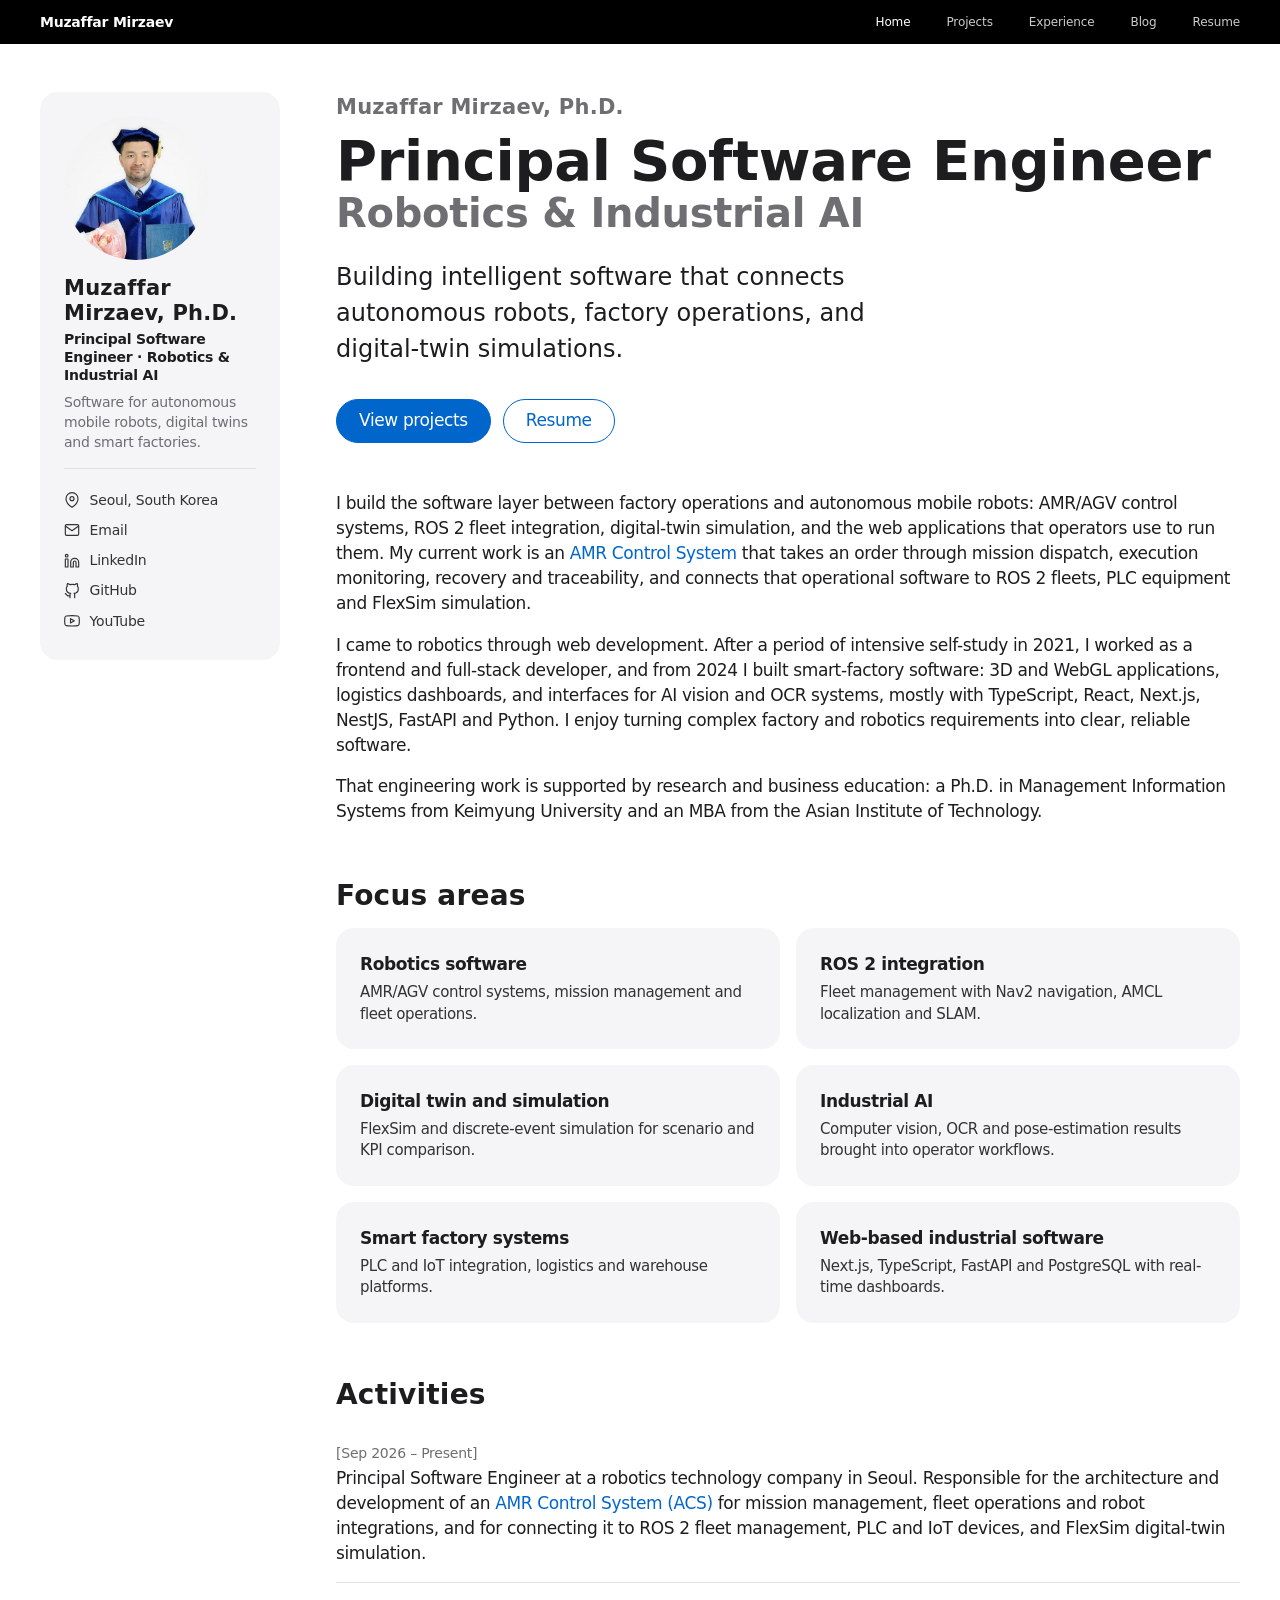
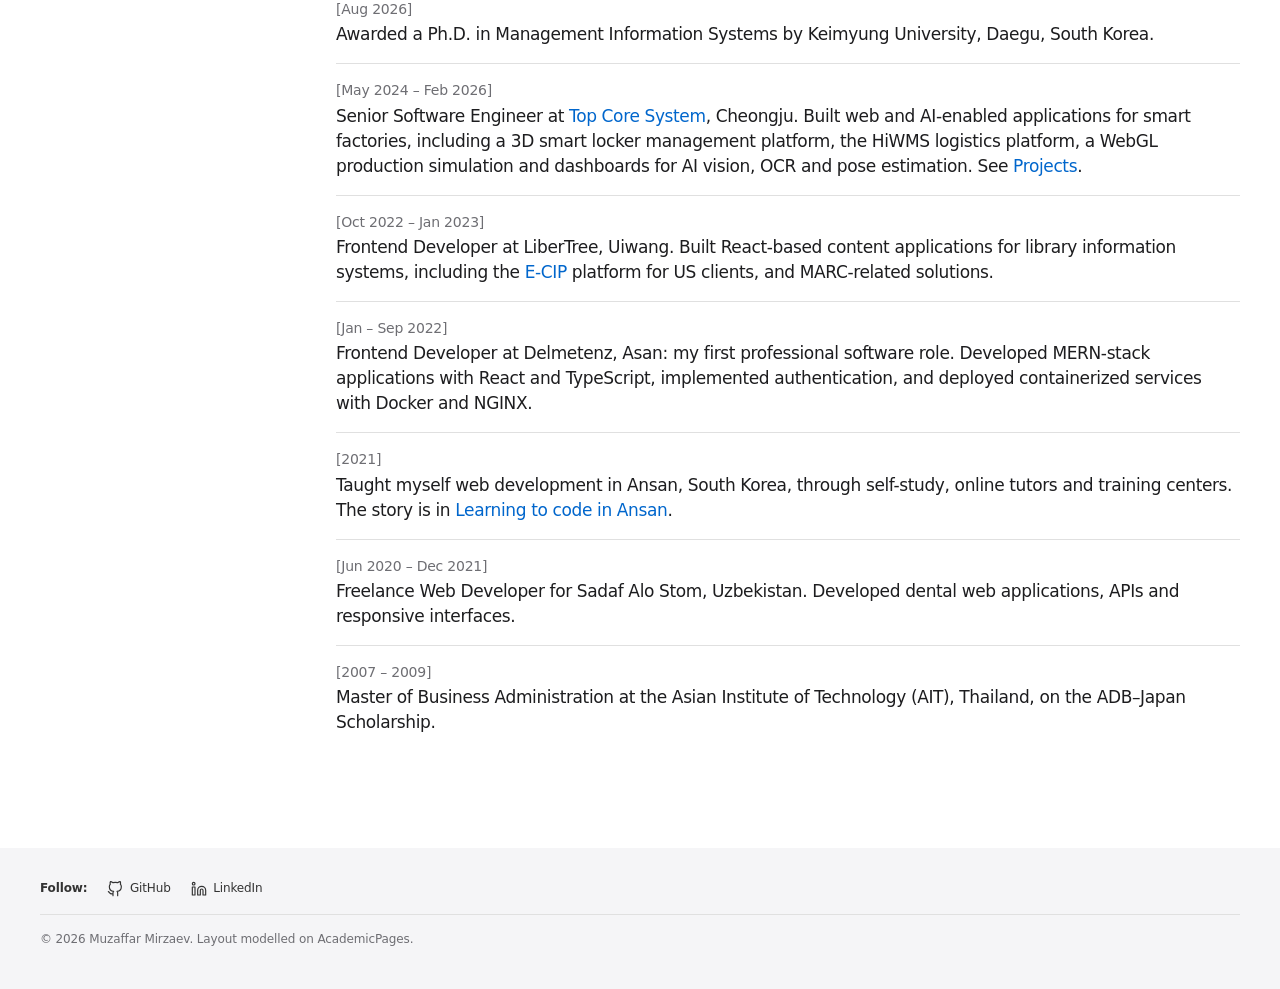
==== commit a8dcd69f: "Restyle site with Apple design system from awesome-design-md Add the Apple DESIGN.md as the project'" ====
--- a/index.html
+++ b/index.html
@@ -59,7 +59,7 @@
     <meta property="og:image" content="https://mmp17.github.io/portfolio/images/avatar.jpg">
     <meta property="og:image:alt" content="Portrait of Muzaffar Mirzaev">
     <meta name="twitter:card" content="summary">
-    <meta name="theme-color" content="#ffffff">
+    <meta name="theme-color" content="#000000">
     <link rel="icon" href="images/favicon.png" type="image/png">
     <link rel="apple-touch-icon" href="images/favicon.png">
     <link rel="stylesheet" href="assets/css/style.css">
--- a/assets/css/style.css
+++ b/assets/css/style.css
@@ -1,15 +1,39 @@
-/* Muzaffar Mirzaev — portfolio. Layout modelled on the AcademicPages theme. */
+/* Muzaffar Mirzaev — portfolio. Visual system follows the Apple design analysis in DESIGN.md. */
 
 :root {
-  --text: #494e52;
-  --heading: #111;
-  --accent: #0066cc;
-  --rule: #e8e8e8;
-  --rule-soft: #f0f0f0;
-  --bg: #fff;
-  --card: #fafbfc;
-  --gutter: 10%;
-  --sidebar: 14rem;
+  /* Colour */
+  --primary: #0066cc;
+  --primary-focus: #0071e3;
+  --primary-on-dark: #2997ff;
+  --ink: #1d1d1f;
+  --ink-muted-80: #333;
+  --ink-muted: #6e6e73;
+  --hairline: #e0e0e0;
+  --divider-soft: #f0f0f0;
+  --canvas: #fff;
+  --parchment: #f5f5f7;
+  --pearl: #fafafc;
+  --black: #000;
+  --chip: rgba(210, 210, 215, 0.64);
+
+  /* Type */
+  --font-display: "SF Pro Display", system-ui, -apple-system, BlinkMacSystemFont, "Helvetica Neue",
+    Arial, sans-serif;
+  --font-text: "SF Pro Text", system-ui, -apple-system, BlinkMacSystemFont, "Helvetica Neue", Arial,
+    sans-serif;
+  --tracking-body: -0.022em;
+  --tracking-caption: -0.016em;
+
+  /* Shape */
+  --radius-sm: 8px;
+  --radius-md: 11px;
+  --radius-lg: 18px;
+  --radius-pill: 9999px;
+
+  /* Layout */
+  --gutter: max(1.5rem, calc((100% - 1200px) / 2));
+  --sidebar: 15rem;
+  --nav-height: 44px;
 }
 
 *,
@@ -25,15 +49,18 @@
 
 body {
   margin: 0;
-  background: var(--bg);
-  color: var(--text);
-  font-family: -apple-system, BlinkMacSystemFont, "Segoe UI", Roboto, "Helvetica Neue", Arial,
-    "Noto Sans", sans-serif;
-  line-height: 1.65;
+  background: var(--canvas);
+  color: var(--ink);
+  font-family: var(--font-text);
+  font-size: 17px;
+  line-height: 1.47;
+  letter-spacing: var(--tracking-body);
+  -webkit-font-smoothing: antialiased;
+  -moz-osx-font-smoothing: grayscale;
 }
 
 a {
-  color: var(--accent);
+  color: var(--primary);
   text-decoration: none;
 }
 
@@ -42,22 +69,28 @@
 }
 
 a:focus-visible,
-button:focus-visible {
-  outline: 2px solid var(--accent);
+button:focus-visible,
+summary:focus-visible {
+  outline: 2px solid var(--primary-focus);
   outline-offset: 2px;
 }
 
 h1,
 h2,
 h3 {
-  color: var(--heading);
-  line-height: 1.25;
+  color: var(--ink);
+  font-family: var(--font-display);
+  font-weight: 600;
+}
+
+strong {
+  font-weight: 600;
 }
 
 hr {
-  margin: 1.75em 0;
+  margin: 2rem 0;
   border: 0;
-  border-top: 1px solid var(--rule);
+  border-top: 1px solid var(--hairline);
 }
 
 .skip-link {
@@ -66,7 +99,7 @@
   left: -999rem;
   z-index: 40;
   padding: 0.6rem 1rem;
-  background: var(--heading);
+  background: var(--ink);
   color: #fff;
 }
 
@@ -74,13 +107,12 @@
   left: 0;
 }
 
-/* Masthead */
+/* Global nav: thin, black, quiet. */
 .masthead {
   position: sticky;
   top: 0;
   z-index: 30;
-  background: var(--bg);
-  border-bottom: 1px solid var(--rule);
+  background: var(--black);
 }
 
 .masthead__inner {
@@ -88,20 +120,26 @@
   display: flex;
   align-items: center;
   justify-content: space-between;
+  min-height: var(--nav-height);
   padding: 0 var(--gutter);
-  min-height: 3.75rem;
 }
 
 .masthead__brand {
-  color: var(--heading);
-  font-weight: 700;
-  font-size: 1.05rem;
+  color: #fff;
+  font-size: 14px;
+  font-weight: 600;
+  letter-spacing: var(--tracking-caption);
   white-space: nowrap;
+}
+
+.masthead__brand:hover {
+  text-decoration: none;
+  opacity: 0.8;
 }
 
 .site-nav ul {
   display: flex;
-  gap: 1.75rem;
+  gap: 2.25rem;
   margin: 0;
   padding: 0;
   list-style: none;
@@ -109,26 +147,27 @@
 
 .site-nav a {
   display: block;
-  padding: 1.1rem 0;
-  color: var(--text);
-  border-bottom: 2px solid transparent;
+  padding: 0.95rem 0;
+  color: rgba(255, 255, 255, 0.8);
+  font-size: 12px;
+  line-height: 1;
+  letter-spacing: -0.01em;
 }
 
 .site-nav a:hover,
 .site-nav a[aria-current="page"] {
-  color: var(--heading);
+  color: #fff;
   text-decoration: none;
-  border-bottom-color: var(--heading);
 }
 
 .nav-toggle {
   display: none;
   width: 2.75rem;
   height: 2.75rem;
+  margin-right: -0.75rem;
   padding: 0;
   border: 0;
-  border-radius: 4px;
-  background: var(--heading);
+  background: none;
   cursor: pointer;
 }
 
@@ -136,8 +175,8 @@
 .nav-toggle span::before,
 .nav-toggle span::after {
   display: block;
-  width: 1.25rem;
-  height: 2px;
+  width: 1.05rem;
+  height: 1px;
   margin: 0 auto;
   background: #fff;
   content: "";
@@ -154,59 +193,65 @@
 }
 
 .nav-toggle span::before {
-  top: -6px;
+  top: -5px;
 }
 
 .nav-toggle span::after {
-  top: 6px;
+  top: 5px;
 }
 
 /* Page frame: sidebar + content */
 .main {
   display: grid;
   grid-template-columns: var(--sidebar) minmax(0, 1fr);
-  gap: 2.5rem;
+  gap: 3.5rem;
   align-items: start;
-  padding: 2.5rem var(--gutter) 3rem;
+  padding: 3rem var(--gutter) 5rem;
 }
 
 .sidebar {
   position: sticky;
-  top: 5.5rem;
+  top: calc(var(--nav-height) + 1.5rem);
+  padding: 1.5rem;
+  border-radius: var(--radius-lg);
+  background: var(--parchment);
 }
 
 .author__avatar {
   display: block;
   width: 100%;
-  max-width: 11rem;
+  max-width: 9rem;
   height: auto;
   aspect-ratio: 1 / 1;
   border-radius: 50%;
-  border: 1px solid var(--rule);
   object-fit: cover;
   object-position: center top;
 }
 
 .author__name {
-  margin: 1rem 0 0.35rem;
-  color: var(--heading);
-  font-size: 1.15rem;
-  font-weight: 700;
-  line-height: 1.25;
+  margin: 1rem 0 0.25rem;
+  font-family: var(--font-display);
+  font-size: 21px;
+  font-weight: 600;
+  line-height: 1.19;
+  letter-spacing: 0.011em;
 }
 
 .author__title {
   margin: 0 0 0.5rem;
-  color: var(--heading);
-  font-size: 0.9rem;
+  color: var(--ink);
+  font-size: 14px;
   font-weight: 600;
-  line-height: 1.4;
+  line-height: 1.29;
+  letter-spacing: var(--tracking-caption);
 }
 
 .author__bio {
   margin: 0 0 1rem;
-  font-size: 0.9rem;
-  line-height: 1.5;
+  color: var(--ink-muted);
+  font-size: 14px;
+  line-height: 1.43;
+  letter-spacing: var(--tracking-caption);
 }
 
 .author__follow {
@@ -215,24 +260,27 @@
 
 .author__urls {
   margin: 0;
-  padding: 0;
+  padding: 1rem 0 0;
+  border-top: 1px solid var(--hairline);
   list-style: none;
-  font-size: 0.9rem;
+  font-size: 14px;
+  letter-spacing: var(--tracking-caption);
 }
 
 .author__urls li {
   display: flex;
   align-items: center;
-  gap: 0.5rem;
-  padding: 0.2rem 0;
+  gap: 0.6rem;
+  padding: 0.3rem 0;
+  color: var(--ink-muted-80);
 }
 
 .author__urls a {
-  color: var(--text);
+  color: var(--ink-muted-80);
 }
 
 .author__urls a:hover {
-  color: var(--accent);
+  color: var(--primary);
 }
 
 .icon {
@@ -241,153 +289,184 @@
   height: 1rem;
   fill: none;
   stroke: currentColor;
-  stroke-width: 2;
+  stroke-width: 1.75;
   stroke-linecap: round;
   stroke-linejoin: round;
 }
 
 /* Content */
 .content h1 {
-  margin: 0 0 0.5em;
-  font-size: 1.75rem;
+  margin: 0 0 0.75rem;
+  font-size: 40px;
+  line-height: 1.1;
+  letter-spacing: -0.005em;
 }
 
 .content h2 {
-  margin: 1.75rem 0 0.35em;
-  font-size: 1.4rem;
-}
-
-/* Anchored headings and cards stop below the sticky masthead. */
+  margin: 3.5rem 0 1rem;
+  font-size: 28px;
+  line-height: 1.14;
+  letter-spacing: 0.007em;
+}
+
+/* Anchored headings and cards stop below the sticky nav. */
 .content [id] {
-  scroll-margin-top: 4.75rem;
+  scroll-margin-top: calc(var(--nav-height) + 1.5rem);
 }
 
 .content h3 {
-  margin: 1.1em 0 0.15em;
-  font-size: 1rem;
-  font-weight: 600;
-}
-
+  margin: 1.5rem 0 0.25rem;
+  font-size: 19px;
+  line-height: 1.21;
+  letter-spacing: 0.012em;
+}
+
+/* Whitespace, not rules, separates a heading from its section. */
 .content h1 + hr,
 .content h2 + hr {
-  margin: 0.35em 0 0.75em;
+  display: none;
 }
 
 .content p {
-  margin: 0 0 0.85em;
+  margin: 0 0 1em;
 }
 
 .lead {
-  color: var(--heading);
-  font-size: 1.05rem;
+  color: var(--ink);
+  font-family: var(--font-display);
+  font-size: 21px;
+  line-height: 1.38;
+  letter-spacing: 0.011em;
 }
 
 .note {
-  font-size: 0.875rem;
-}
-
-.intro p {
-  text-align: justify;
-  text-justify: inter-word;
+  color: var(--ink-muted);
+  font-size: 14px;
+  letter-spacing: var(--tracking-caption);
 }
 
 /* Home page introduction */
 .hero {
-  margin-bottom: 1.5rem;
+  margin-bottom: 3rem;
 }
 
 .content .hero__name {
-  margin: 0 0 0.25rem;
-  color: var(--accent);
-  font-size: 0.9rem;
-  font-weight: 500;
+  margin: 0 0 0.5rem;
+  color: var(--ink-muted);
+  font-family: var(--font-display);
+  font-size: 21px;
+  font-weight: 600;
+  letter-spacing: 0.011em;
 }
 
 .content .hero h1 {
   margin: 0;
-  font-size: 2rem;
-  line-height: 1.2;
+  font-size: 56px;
+  line-height: 1.07;
+  letter-spacing: -0.005em;
 }
 
 .hero__focus {
   display: block;
-  color: var(--text);
-  font-size: 1.35rem;
-  font-weight: 400;
+  color: var(--ink-muted);
+  font-size: 40px;
+  font-weight: 600;
+  line-height: 1.1;
 }
 
 .content .hero__lead {
-  max-width: 40rem;
-  margin: 0.9rem 0 1.1rem;
-  color: var(--heading);
-  font-size: 1.1rem;
+  max-width: 38rem;
+  margin: 1.5rem 0 2rem;
+  color: var(--ink);
+  font-family: var(--font-display);
+  font-size: 24px;
+  font-weight: 300;
+  line-height: 1.5;
+  letter-spacing: 0;
 }
 
 .actions {
   display: flex;
   flex-wrap: wrap;
-  gap: 0.6rem;
-}
-
+  gap: 0.75rem;
+}
+
+/* Buttons: blue pill primary, ghost pill secondary. */
 .button {
   display: inline-block;
-  padding: 0.5rem 0.95rem;
-  border: 1px solid var(--heading);
-  border-radius: 4px;
-  color: var(--heading);
-  font-size: 0.925rem;
-  font-weight: 600;
-}
-
-.button:hover,
+  padding: 11px 22px;
+  border: 1px solid var(--primary);
+  border-radius: var(--radius-pill);
+  background: transparent;
+  color: var(--primary);
+  font-size: 17px;
+  line-height: 1.17;
+  transition: transform 0.15s ease;
+}
+
+.button:hover {
+  text-decoration: none;
+}
+
 .button--primary {
-  background: var(--heading);
+  background: var(--primary);
   color: #fff;
-  text-decoration: none;
-}
-
-.button--primary:hover {
-  background: #333;
+}
+
+.button:active,
+.author__follow:active,
+.tabs__tab:active,
+.lightbox__button:active {
+  transform: scale(0.95);
+}
+
+.lightbox__button--prev:active,
+.lightbox__button--next:active {
+  transform: translateY(-50%) scale(0.95);
 }
 
 .focus-list {
   display: grid;
   grid-template-columns: repeat(2, minmax(0, 1fr));
-  gap: 0 2rem;
-  margin: 0 0 0.75em;
+  gap: 1rem;
+  margin: 0 0 1em;
   padding: 0;
   list-style: none;
 }
 
 .focus-list li {
-  padding: 0.5rem 0;
-  border-bottom: 1px solid var(--rule-soft);
-  font-size: 0.975rem;
+  padding: 1.5rem;
+  border-radius: var(--radius-lg);
+  background: var(--parchment);
+  color: var(--ink-muted-80);
+  font-size: 15px;
+  line-height: 1.43;
 }
 
 .focus-list strong {
   display: block;
-  color: var(--heading);
-  font-weight: 600;
+  margin-bottom: 0.35rem;
+  color: var(--ink);
+  font-size: 17px;
 }
 
 .page-nav {
   display: flex;
   flex-wrap: wrap;
-  gap: 0.25rem 1.25rem;
-  font-size: 0.925rem;
+  gap: 0.25rem 1.5rem;
+  font-size: 14px;
+  letter-spacing: var(--tracking-caption);
 }
 
 .content-list {
-  margin: 0 0 0.75em;
+  margin: 0 0 1em;
   padding: 0;
   list-style: none;
 }
 
 .content-list > li {
-  padding: 0.5rem 0;
-  border-bottom: 1px solid var(--rule-soft);
-  font-size: 0.975rem;
+  padding: 1rem 0;
+  border-bottom: 1px solid var(--hairline);
 }
 
 .content-list > li:last-child {
@@ -396,28 +475,31 @@
 
 .content-list strong {
   display: block;
-  color: var(--heading);
+  color: var(--ink);
   font-weight: 600;
-  line-height: 1.45;
+  line-height: 1.24;
 }
 
 .content-list strong a {
-  color: var(--heading);
+  color: var(--ink);
 }
 
 .content-list strong a:hover {
-  color: var(--accent);
+  color: var(--primary);
 }
 
 .item-desc {
   display: block;
-  margin-top: 0.3em;
+  margin-top: 0.35em;
+  color: var(--ink-muted-80);
 }
 
 .item-meta {
   display: block;
-  margin-top: 0.3em;
-  font-size: 0.875rem;
+  margin-top: 0.35em;
+  color: var(--ink-muted);
+  font-size: 14px;
+  letter-spacing: var(--tracking-caption);
 }
 
 .content-list--compact {
@@ -427,70 +509,76 @@
 }
 
 .content-list--compact > li {
-  font-size: 0.9rem;
+  font-size: 15px;
 }
 
 /* Projects */
 .project {
-  padding: 0.9rem 0;
-  border-bottom: 1px solid var(--rule-soft);
+  padding: 1.5rem 0;
+  border-bottom: 1px solid var(--hairline);
 }
 
 .project h3 {
   margin: 0;
-  font-size: 1.05rem;
+  font-size: 21px;
 }
 
 .project h3 a {
-  color: var(--heading);
+  color: var(--ink);
 }
 
 .project h3 a:hover {
-  color: var(--accent);
+  color: var(--primary);
 }
 
 .project .role__meta {
   display: block;
-  margin-top: 0.15rem;
+  margin-top: 0.25rem;
 }
 
 .content .project__summary {
-  margin: 0.5rem 0 0;
-  font-size: 0.975rem;
+  margin: 0.6rem 0 0;
+  color: var(--ink-muted-80);
 }
 
 .content .project__note {
   margin: 0.75rem 0 0;
-  font-size: 0.875rem;
+  color: var(--ink-muted);
+  font-size: 14px;
+  letter-spacing: var(--tracking-caption);
 }
 
 .project--flagship {
-  margin: 0.75rem 0 0.25rem;
-  padding: 1.25rem;
-  border: 1px solid var(--rule);
-  border-radius: 8px;
-  background: var(--card);
+  margin: 1rem 0 0.5rem;
+  padding: 2.5rem;
+  border: 0;
+  border-radius: var(--radius-lg);
+  background: var(--parchment);
 }
 
 .project--flagship h3 {
-  font-size: 1.3rem;
+  font-size: 34px;
+  line-height: 1.12;
+  letter-spacing: -0.011em;
 }
 
 .case {
   display: grid;
-  grid-template-columns: 9.5rem minmax(0, 1fr);
-  gap: 0.6rem 1rem;
-  margin: 0.75rem 0 0;
-  font-size: 0.975rem;
+  grid-template-columns: 10rem minmax(0, 1fr);
+  gap: 0.85rem 1.5rem;
+  margin: 1.5rem 0 0;
+  font-size: 15px;
+  line-height: 1.47;
 }
 
 .case dt {
-  color: var(--heading);
+  color: var(--ink);
   font-weight: 600;
 }
 
 .case dd {
   margin: 0;
+  color: var(--ink-muted-80);
 }
 
 .case ul {
@@ -502,46 +590,57 @@
   margin-bottom: 0.3rem;
 }
 
+/* Status chips stay neutral; a small dot carries the state. */
 .status {
-  display: inline-block;
-  padding: 0.05rem 0.55rem;
-  border: 1px solid currentColor;
-  border-radius: 999px;
-  background: var(--bg);
-  color: var(--accent);
-  font-size: 0.78rem;
-  font-weight: 600;
+  display: inline-flex;
+  align-items: center;
+  gap: 0.4rem;
+  padding: 0.2rem 0.7rem;
+  border: 1px solid var(--hairline);
+  border-radius: var(--radius-pill);
+  background: var(--canvas);
+  color: var(--ink-muted-80);
+  font-size: 12px;
+  font-weight: 400;
+  letter-spacing: -0.01em;
   white-space: nowrap;
 }
 
-.status--implemented {
-  color: #1a7f37;
-}
-
-.status--prototype {
-  color: #8a5a00;
-}
-
-.status--planned {
-  color: #6b7075;
+.status::before {
+  width: 6px;
+  height: 6px;
+  border-radius: 50%;
+  background: var(--primary);
+  content: "";
+}
+
+.status--implemented::before {
+  background: #1a7f37;
+}
+
+.status--prototype::before {
+  background: #b26a00;
+}
+
+.status--planned::before {
+  background: #a1a1a6;
 }
 
 .activity-date,
 .role__meta {
-  color: var(--accent);
-  font-weight: 500;
-  font-size: 0.9rem;
-}
-
-.activity-date::after {
-  content: " — ";
-  color: var(--text);
-  font-weight: 400;
+  color: var(--ink-muted);
+  font-size: 14px;
+  letter-spacing: var(--tracking-caption);
+}
+
+.activity-date {
+  display: block;
+  margin-bottom: 0.2em;
 }
 
 .role {
-  padding: 0.6rem 0 0.4rem;
-  border-bottom: 1px solid var(--rule-soft);
+  padding: 1.25rem 0 1rem;
+  border-bottom: 1px solid var(--hairline);
 }
 
 .role:last-of-type {
@@ -553,13 +652,13 @@
 }
 
 .role ul {
-  margin: 0.4rem 0 0.5rem;
+  margin: 0.6rem 0 0.5rem;
   padding-left: 1.1rem;
-  font-size: 0.975rem;
+  color: var(--ink-muted-80);
 }
 
 .role li {
-  margin-bottom: 0.2rem;
+  margin-bottom: 0.3rem;
 }
 
 .table-wrap {
@@ -569,32 +668,36 @@
 .table {
   width: 100%;
   border-collapse: collapse;
-  font-size: 0.95rem;
+  font-size: 15px;
 }
 
 .table th,
 .table td {
-  padding: 0.5rem 0.75rem 0.5rem 0;
-  border-bottom: 1px solid var(--rule-soft);
+  padding: 0.75rem 1rem 0.75rem 0;
+  border-bottom: 1px solid var(--hairline);
   text-align: left;
   vertical-align: top;
 }
 
+.table td {
+  color: var(--ink-muted-80);
+}
+
 .table th {
   width: 12rem;
-  color: var(--heading);
+  color: var(--ink);
   font-weight: 600;
   white-space: nowrap;
 }
 
 .table--status {
-  margin-top: 1rem;
-  font-size: 0.9rem;
+  margin-top: 1.5rem;
+  font-size: 14px;
 }
 
 .table--status caption {
-  padding-bottom: 0.25rem;
-  color: var(--heading);
+  padding-bottom: 0.5rem;
+  color: var(--ink);
   font-weight: 600;
   text-align: left;
 }
@@ -605,25 +708,26 @@
 }
 
 .table--status thead th {
-  font-size: 0.8rem;
-  font-weight: 500;
+  color: var(--ink-muted);
+  font-size: 12px;
+  font-weight: 400;
 }
 
 .map-embed iframe {
   display: block;
   width: 100%;
   height: 280px;
-  margin-top: 0.75em;
+  margin-top: 1rem;
   border: 0;
-  border-radius: 4px;
-}
-
-/* Blog tabs */
+  border-radius: var(--radius-lg);
+}
+
+/* Blog tabs: pill chips; the selected one gets the focus-blue ring. */
 .tabs {
   display: none;
-  gap: 1.75rem;
-  margin-bottom: 0.75rem;
-  border-bottom: 1px solid var(--rule);
+  gap: 0.5rem;
+  margin-bottom: 1.5rem;
+  padding: 2px;
   overflow-x: auto;
 }
 
@@ -633,29 +737,23 @@
 
 .tabs__tab {
   flex: 0 0 auto;
-  margin-bottom: -1px;
-  padding: 0.6rem 0;
-  border: 0;
-  border-bottom: 2px solid transparent;
-  background: none;
-  color: var(--text);
+  padding: 10px 18px;
+  border: 1px solid var(--hairline);
+  border-radius: var(--radius-pill);
+  background: var(--canvas);
+  color: var(--ink);
   font: inherit;
+  font-size: 14px;
+  letter-spacing: var(--tracking-caption);
   white-space: nowrap;
   cursor: pointer;
-}
-
-.tabs__tab:hover,
+  transition: transform 0.15s ease;
+}
+
 .tabs__tab[aria-selected="true"] {
-  color: var(--heading);
-  border-bottom-color: var(--heading);
-}
-
-.tabs__tab[aria-selected="true"] {
+  border-color: var(--primary-focus);
+  box-shadow: inset 0 0 0 1px var(--primary-focus);
   font-weight: 600;
-}
-
-.tabs__tab:focus-visible {
-  outline-offset: -2px;
 }
 
 /* With scripting off, every panel is shown and needs its own heading. */
@@ -664,48 +762,52 @@
 }
 
 .item-topics {
-  margin: 0.3em 0 0;
+  margin: 0.4em 0 0;
   padding-left: 1.1rem;
+  color: var(--ink-muted-80);
 }
 
 .item-eyebrow {
   display: block;
-  margin: 0 0 0.2rem;
-  font-size: 0.8rem;
+  margin: 0 0 0.3rem;
+  color: var(--ink-muted);
+  font-size: 12px;
   font-weight: 600;
-  letter-spacing: 0.03em;
-  text-transform: uppercase;
+  letter-spacing: -0.01em;
 }
 
 .facts {
   display: grid;
   grid-template-columns: auto minmax(0, 1fr);
-  gap: 0.15rem 0.75rem;
-  margin: 0.4rem 0 0;
-  font-size: 0.925rem;
+  gap: 0.2rem 1rem;
+  margin: 0.5rem 0 0;
+  font-size: 14px;
+  letter-spacing: var(--tracking-caption);
 }
 
 .facts dt {
-  color: var(--heading);
+  color: var(--ink);
   font-weight: 600;
 }
 
 .facts dd {
   margin: 0;
+  color: var(--ink-muted-80);
 }
 
 .content details {
-  margin-top: 0.4rem;
-  font-size: 0.925rem;
+  margin-top: 0.5rem;
+  font-size: 15px;
 }
 
 .content summary {
-  color: var(--accent);
+  color: var(--primary);
   cursor: pointer;
 }
 
 .content details p {
-  margin: 0.4rem 0 0;
+  margin: 0.5rem 0 0;
+  color: var(--ink-muted-80);
 }
 
 /* IT articles: list on the blog page, and the article page itself. */
@@ -718,45 +820,47 @@
 }
 
 .article {
-  max-width: 44rem;
+  max-width: 42rem;
 }
 
 .article figure {
-  margin: 1.25rem 0;
+  margin: 2rem 0;
 }
 
 .article figure img {
   display: block;
   max-width: 100%;
   height: auto;
-  border: 1px solid var(--rule);
-  border-radius: 4px;
+  border-radius: var(--radius-sm);
 }
 
 .article figcaption {
-  margin-top: 0.35rem;
-  font-size: 0.85rem;
+  margin-top: 0.5rem;
+  color: var(--ink-muted);
+  font-size: 14px;
+  letter-spacing: var(--tracking-caption);
 }
 
 .article pre {
-  padding: 0.85rem 1rem;
-  border: 1px solid var(--rule);
-  border-radius: 4px;
-  background: var(--card);
-  font-size: 0.875rem;
+  padding: 1rem 1.25rem;
+  border-radius: var(--radius-md);
+  background: var(--parchment);
+  font-size: 14px;
   line-height: 1.5;
+  letter-spacing: 0;
   overflow-x: auto;
 }
 
 .article code {
-  font-family: ui-monospace, SFMono-Regular, Menlo, Consolas, monospace;
+  font-family: ui-monospace, "SF Mono", SFMono-Regular, Menlo, Consolas, monospace;
   font-size: 0.9em;
+  letter-spacing: 0;
 }
 
 .article footer {
-  margin-top: 2rem;
-  padding-top: 1rem;
-  border-top: 1px solid var(--rule);
+  margin-top: 3rem;
+  padding-top: 1.5rem;
+  border-top: 1px solid var(--hairline);
 }
 
 /* Blog cards. Podcasts: thumbnail left, text right.
@@ -765,18 +869,18 @@
 .post-list > .post-card {
   display: grid;
   grid-template-columns: 23rem minmax(0, 1fr);
-  gap: 1.25rem;
+  gap: 1.5rem;
   align-items: start;
-  margin-bottom: 1rem;
-  padding: 1rem;
-  border: 1px solid var(--rule);
-  border-radius: 8px;
-  background: var(--card);
+  margin-bottom: 1.25rem;
+  padding: 1.5rem;
+  border: 0;
+  border-radius: var(--radius-lg);
+  background: var(--parchment);
 }
 
 .video-list > .video-card:last-child,
 .post-list > .post-card:last-child {
-  border-bottom: 1px solid var(--rule);
+  border-bottom: 0;
 }
 
 .video-card__thumb img,
@@ -786,19 +890,34 @@
   width: 100%;
   height: auto;
   aspect-ratio: 16 / 9;
-  border-radius: 4px;
+  border-radius: var(--radius-sm);
   object-fit: cover;
+}
+
+.video-card strong,
+.post-card strong {
+  font-family: var(--font-display);
+  font-size: 21px;
+  line-height: 1.19;
+  letter-spacing: 0.011em;
 }
 
 .video-card strong a,
 .post-card strong a {
-  color: var(--accent);
+  color: var(--ink);
+}
+
+.video-card strong a:hover,
+.post-card strong a:hover {
+  color: var(--primary);
 }
 
 .item-date {
-  color: var(--text);
-  font-size: 0.875rem;
+  color: var(--ink-muted);
+  font-family: var(--font-text);
+  font-size: 14px;
   font-weight: 400;
+  letter-spacing: var(--tracking-caption);
   white-space: nowrap;
 }
 
@@ -812,19 +931,18 @@
   display: block;
   width: 100%;
   aspect-ratio: 1 / 1;
-  border-radius: 4px;
+  border-radius: var(--radius-sm);
   object-fit: cover;
 }
 
 .post-card .item-meta {
-  color: var(--accent);
-  font-weight: 500;
+  color: var(--ink-muted);
 }
 
 .post-card__body {
   grid-column: 1 / -1;
-  padding-top: 1rem;
-  border-top: 1px solid var(--rule);
+  padding-top: 1.25rem;
+  border-top: 1px solid var(--hairline);
 }
 
 /* Side by side, the photo grid takes its height from the video thumbnail. */
@@ -850,14 +968,14 @@
 @media (max-width: 57.8em) {
   .post-list > .post-card {
     grid-template-columns: 1fr;
-    gap: 0.75rem;
+    gap: 1rem;
   }
 }
 
 @media (max-width: 37.5em) {
   .video-list > .video-card {
     grid-template-columns: 1fr;
-    gap: 0.75rem;
+    gap: 1rem;
   }
 }
 
@@ -898,12 +1016,12 @@
   margin: 0;
   padding: 0;
   border: 0;
-  background: rgba(0, 0, 0, 0.92);
+  background: var(--black);
   color: #fff;
 }
 
 .lightbox::backdrop {
-  background: #000;
+  background: var(--black);
 }
 
 .lightbox__stage {
@@ -918,16 +1036,16 @@
 .lightbox__image {
   max-width: 100%;
   max-height: 100%;
-  border-radius: 4px;
   object-fit: contain;
 }
 
 .lightbox__count {
   position: absolute;
-  top: 1rem;
+  top: 1.1rem;
   left: 50%;
   transform: translateX(-50%);
-  font-size: 0.95rem;
+  color: rgba(255, 255, 255, 0.8);
+  font-size: 14px;
   font-variant-numeric: tabular-nums;
 }
 
@@ -936,18 +1054,15 @@
   display: flex;
   align-items: center;
   justify-content: center;
-  width: 3rem;
-  height: 3rem;
+  width: 44px;
+  height: 44px;
   padding: 0;
   border: 0;
   border-radius: 50%;
-  background: rgba(255, 255, 255, 0.14);
-  color: #fff;
+  background: var(--chip);
+  color: var(--ink);
   cursor: pointer;
-}
-
-.lightbox__button:hover {
-  background: rgba(255, 255, 255, 0.28);
+  transition: transform 0.15s ease;
 }
 
 .lightbox__button:focus-visible {
@@ -955,12 +1070,13 @@
 }
 
 .lightbox__button .icon {
-  width: 1.5rem;
-  height: 1.5rem;
+  width: 1.25rem;
+  height: 1.25rem;
+  stroke-width: 2;
 }
 
 .lightbox__button--close {
-  top: 0.5rem;
+  top: 0.75rem;
   right: 0.75rem;
 }
 
@@ -994,20 +1110,21 @@
 
 /* Footer */
 .page-footer {
-  margin-top: 1rem;
-  padding: 1.5rem var(--gutter) 2rem;
-  border-top: 1px solid var(--rule);
-  background: #f7f8f9;
-  font-size: 0.85rem;
+  padding: 2rem var(--gutter) 2.5rem;
+  background: var(--parchment);
+  color: var(--ink-muted-80);
+  font-size: 12px;
+  letter-spacing: -0.01em;
 }
 
 .page-footer ul {
   display: flex;
   flex-wrap: wrap;
   align-items: center;
-  gap: 0.35rem 1rem;
-  margin: 0 0 0.6rem;
-  padding: 0;
+  gap: 0.5rem 1.25rem;
+  margin: 0 0 1rem;
+  padding: 0 0 1rem;
+  border-bottom: 1px solid var(--hairline);
   list-style: none;
 }
 
@@ -1017,15 +1134,27 @@
   gap: 0.4rem;
 }
 
+.page-footer a {
+  color: var(--ink-muted-80);
+}
+
+.page-footer a:hover {
+  color: var(--ink);
+}
+
 .page-footer p {
   margin: 0;
-  color: #6b7075;
+  color: var(--ink-muted);
+}
+
+.page-footer p a {
+  color: var(--ink-muted);
 }
 
 /* Tablet and below */
 @media (max-width: 57.8em) {
   :root {
-    --gutter: 5%;
+    --gutter: 1.5rem;
   }
 
   .nav-toggle {
@@ -1037,9 +1166,7 @@
     top: 100%;
     left: 0;
     right: 0;
-    background: var(--bg);
-    border-bottom: 1px solid var(--rule);
-    box-shadow: 0 6px 12px rgba(0, 0, 0, 0.06);
+    background: var(--black);
   }
 
   .js .site-nav:not(.is-open) {
@@ -1048,12 +1175,13 @@
 
   .site-nav ul {
     display: block;
-    padding: 0.25rem var(--gutter) 0.5rem;
+    padding: 0.5rem var(--gutter) 1.25rem;
   }
 
   .site-nav a {
-    padding: 0.8rem 0;
-    border-bottom: 0;
+    padding: 0.85rem 0;
+    border-bottom: 1px solid rgba(255, 255, 255, 0.12);
+    font-size: 17px;
   }
 
   .site-nav a[aria-current="page"] {
@@ -1062,8 +1190,8 @@
 
   .main {
     display: block;
-    padding-top: 1.25rem;
-    padding-bottom: 1.5rem;
+    padding-top: 1.5rem;
+    padding-bottom: 3rem;
   }
 
   .sidebar {
@@ -1071,12 +1199,9 @@
     display: flex;
     flex-wrap: wrap;
     align-items: flex-start;
-    gap: 0.85rem 1rem;
-    margin-bottom: 1.25rem;
-    padding: 1rem;
-    border: 1px solid #eee;
-    border-radius: 8px;
-    background: var(--card);
+    gap: 1rem;
+    margin-bottom: 2rem;
+    padding: 1.25rem;
   }
 
   .author__avatar {
@@ -1104,14 +1229,15 @@
   .js .author__follow {
     display: block;
     width: 100%;
-    min-height: 2.75rem;
-    border: 1px solid var(--heading);
-    border-radius: 4px;
-    background: var(--bg);
-    color: var(--heading);
+    min-height: 44px;
+    border: 1px solid var(--primary);
+    border-radius: var(--radius-pill);
+    background: transparent;
+    color: var(--primary);
     font: inherit;
-    font-weight: 600;
+    font-size: 15px;
     cursor: pointer;
+    transition: transform 0.15s ease;
   }
 
   .js .author__urls:not(.is-open) {
@@ -1119,31 +1245,33 @@
   }
 
   .author__urls {
-    margin-top: 0.5rem;
+    margin-top: 0.75rem;
+    padding-top: 0.5rem;
   }
 
   .author__urls li {
-    padding: 0.45rem 0;
-  }
-
-  .intro p {
-    text-align: left;
+    padding: 0.5rem 0;
   }
 
   .content h1 {
-    font-size: 1.45rem;
+    font-size: 34px;
   }
 
   .content h2 {
-    font-size: 1.25rem;
+    margin-top: 2.75rem;
+    font-size: 24px;
   }
 
   .content .hero h1 {
-    font-size: 1.6rem;
+    font-size: 40px;
   }
 
   .hero__focus {
-    font-size: 1.15rem;
+    font-size: 28px;
+  }
+
+  .content .hero__lead {
+    font-size: 21px;
   }
 
   /* The author card directly above already shows the name. */
@@ -1151,18 +1279,12 @@
     display: none;
   }
 
-  .content-list > li {
-    padding: 0.65rem 0;
-  }
-
-  .activity-date {
-    display: block;
-    margin-bottom: 0.25em;
-    font-size: 0.875rem;
-  }
-
-  .activity-date::after {
-    content: none;
+  .project--flagship {
+    padding: 1.75rem;
+  }
+
+  .project--flagship h3 {
+    font-size: 28px;
   }
 
   .table th {
@@ -1181,25 +1303,28 @@
     --gutter: 1rem;
   }
 
-  .masthead__brand {
-    font-size: 0.95rem;
+  body {
+    font-size: 16px;
   }
 
   .content h1 {
-    font-size: 1.3rem;
+    font-size: 28px;
   }
 
   .content h2 {
-    font-size: 1.15rem;
+    font-size: 22px;
   }
 
   .content .hero h1 {
-    font-size: 1.4rem;
-  }
-
-  .hero__focus,
-  .hero__lead {
-    font-size: 1.05rem;
+    font-size: 34px;
+  }
+
+  .hero__focus {
+    font-size: 24px;
+  }
+
+  .content .hero__lead {
+    font-size: 19px;
   }
 
   .focus-list,
@@ -1207,8 +1332,18 @@
     grid-template-columns: 1fr;
   }
 
+  .focus-list li {
+    padding: 1.25rem;
+  }
+
+  .video-list > .video-card,
+  .post-list > .post-card,
   .project--flagship {
-    padding: 1rem;
+    padding: 1.25rem;
+  }
+
+  .project--flagship h3 {
+    font-size: 24px;
   }
 
   .case {
@@ -1216,7 +1351,7 @@
   }
 
   .case dt {
-    margin-top: 0.75rem;
+    margin-top: 1rem;
   }
 
   .table thead {
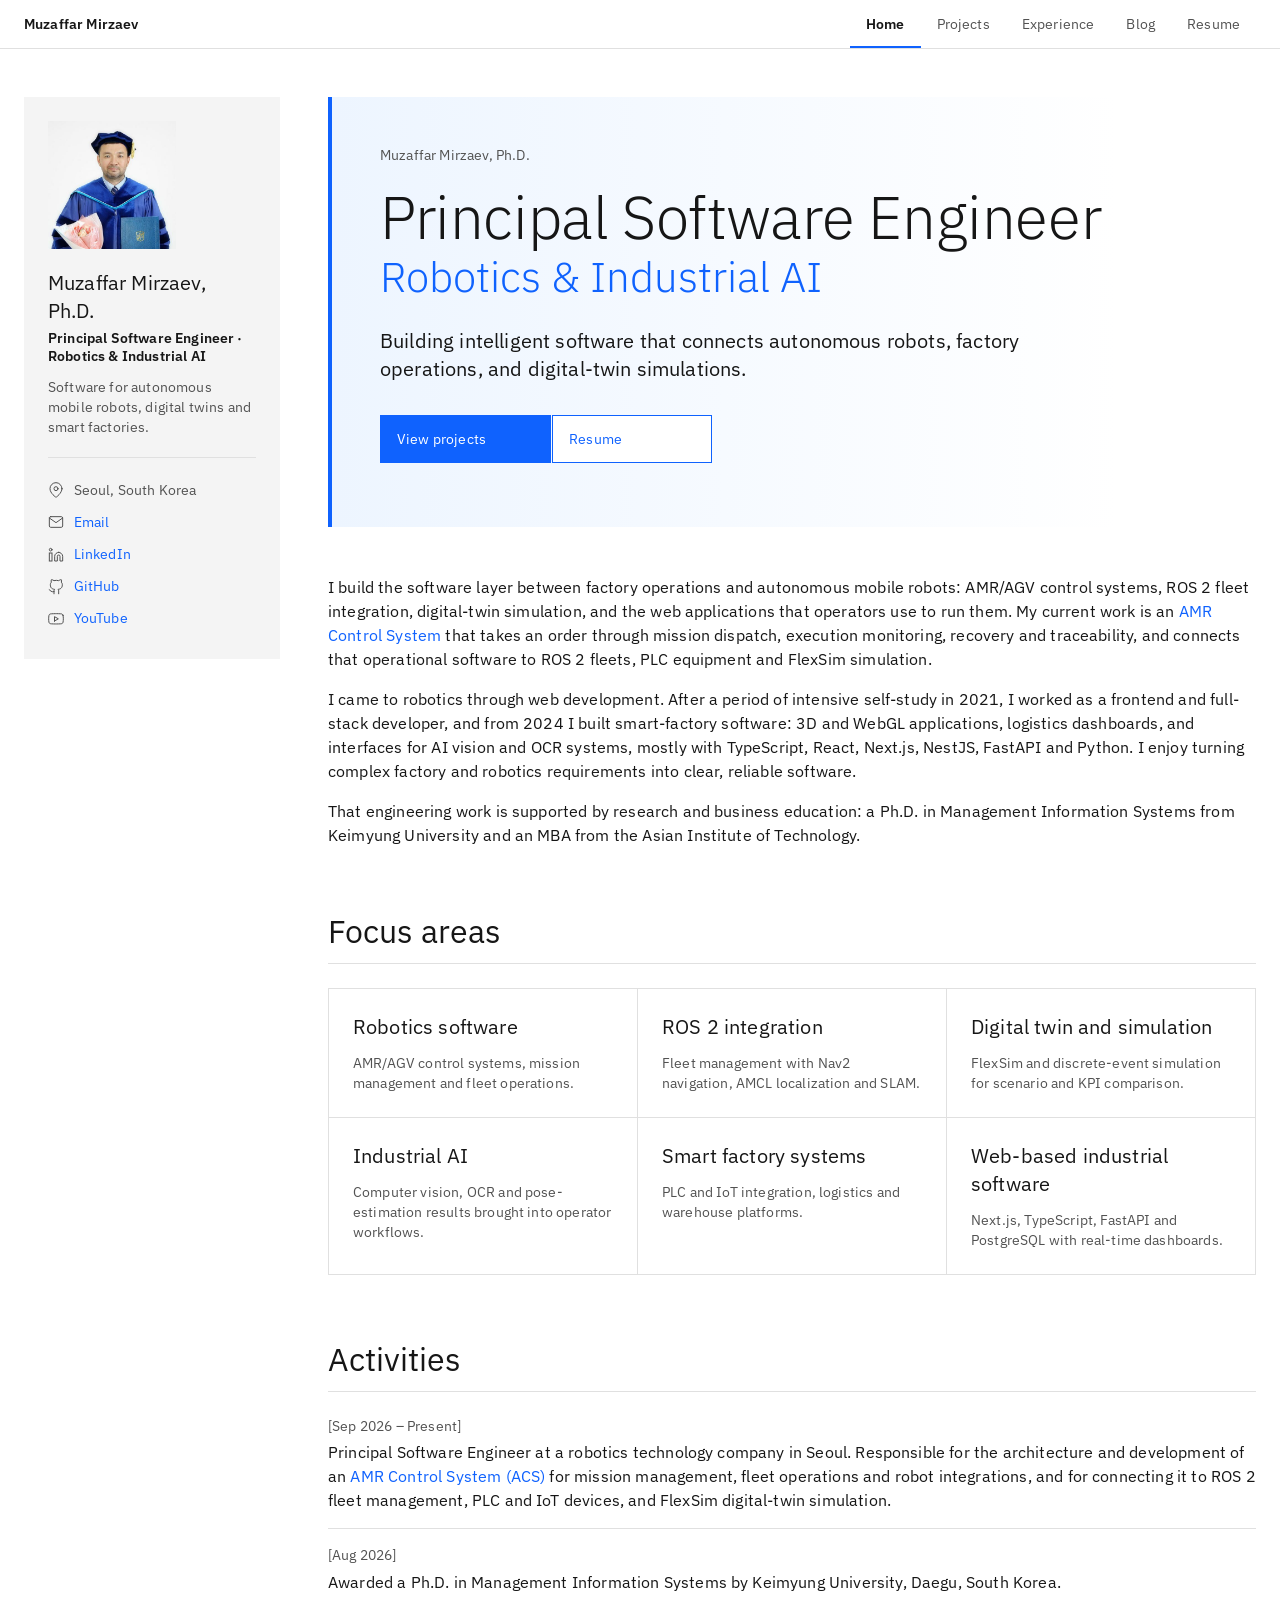
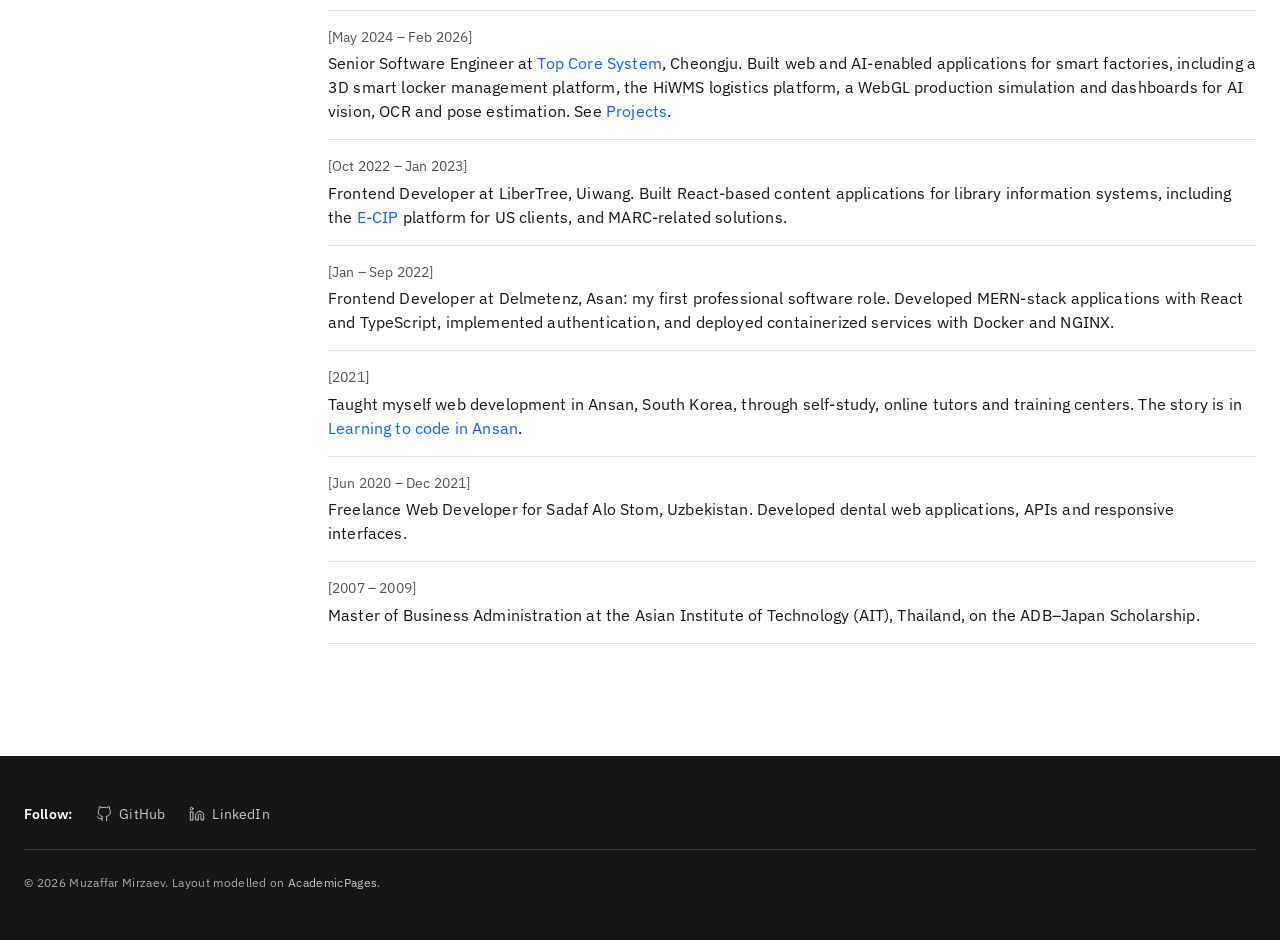
==== commit 86c62217: "Restyle site with IBM Carbon design system from awesome-design-md Add the IBM DESIGN.md as the proje" ====
--- a/index.html
+++ b/index.html
@@ -59,9 +59,12 @@
     <meta property="og:image" content="https://mmp17.github.io/portfolio/images/avatar.jpg">
     <meta property="og:image:alt" content="Portrait of Muzaffar Mirzaev">
     <meta name="twitter:card" content="summary">
-    <meta name="theme-color" content="#000000">
+    <meta name="theme-color" content="#ffffff">
     <link rel="icon" href="images/favicon.png" type="image/png">
     <link rel="apple-touch-icon" href="images/favicon.png">
+    <link rel="preconnect" href="https://fonts.googleapis.com">
+    <link rel="preconnect" href="https://fonts.gstatic.com" crossorigin>
+    <link rel="stylesheet" href="https://fonts.googleapis.com/css2?family=IBM+Plex+Sans:ital,wght@0,300;0,400;0,600;1,400&family=IBM+Plex+Mono:wght@400&display=swap">
     <link rel="stylesheet" href="assets/css/style.css">
     <script>document.documentElement.className = 'js';</script>
   </head>
--- a/assets/css/style.css
+++ b/assets/css/style.css
@@ -1,39 +1,34 @@
-/* Muzaffar Mirzaev — portfolio. Visual system follows the Apple design analysis in DESIGN.md. */
+/* Muzaffar Mirzaev — portfolio. Visual system follows the IBM (Carbon) design analysis in DESIGN.md. */
 
 :root {
   /* Colour */
-  --primary: #0066cc;
-  --primary-focus: #0071e3;
-  --primary-on-dark: #2997ff;
-  --ink: #1d1d1f;
-  --ink-muted-80: #333;
-  --ink-muted: #6e6e73;
+  --primary: #0f62fe;
+  --primary-hover: #0050e6;
+  --primary-pressed: #002d9c;
+  --link-hover: #0043ce;
+  --on-primary: #fff;
+  --ink: #161616;
+  --ink-muted: #525252;
+  --ink-subtle: #6f6f6f;
+  --canvas: #fff;
+  --surface-1: #f4f4f4;
+  --surface-2: #e0e0e0;
+  --inverse-canvas: #161616;
+  --inverse-surface-1: #262626;
+  --inverse-ink: #fff;
+  --inverse-ink-muted: #c6c6c6;
   --hairline: #e0e0e0;
-  --divider-soft: #f0f0f0;
-  --canvas: #fff;
-  --parchment: #f5f5f7;
-  --pearl: #fafafc;
-  --black: #000;
-  --chip: rgba(210, 210, 215, 0.64);
+  --hairline-strong: #8d8d8d;
 
   /* Type */
-  --font-display: "SF Pro Display", system-ui, -apple-system, BlinkMacSystemFont, "Helvetica Neue",
-    Arial, sans-serif;
-  --font-text: "SF Pro Text", system-ui, -apple-system, BlinkMacSystemFont, "Helvetica Neue", Arial,
-    sans-serif;
-  --tracking-body: -0.022em;
-  --tracking-caption: -0.016em;
-
-  /* Shape */
-  --radius-sm: 8px;
-  --radius-md: 11px;
-  --radius-lg: 18px;
-  --radius-pill: 9999px;
+  --font: "IBM Plex Sans", "Helvetica Neue", Arial, sans-serif;
+  --font-mono: "IBM Plex Mono", ui-monospace, Menlo, Consolas, monospace;
+  --tracking: 0.16px;
 
   /* Layout */
-  --gutter: max(1.5rem, calc((100% - 1200px) / 2));
-  --sidebar: 15rem;
-  --nav-height: 44px;
+  --gutter: max(1.5rem, calc((100% - 1312px) / 2));
+  --sidebar: 16rem;
+  --nav-height: 48px;
 }
 
 *,
@@ -51,12 +46,10 @@
   margin: 0;
   background: var(--canvas);
   color: var(--ink);
-  font-family: var(--font-text);
-  font-size: 17px;
-  line-height: 1.47;
-  letter-spacing: var(--tracking-body);
-  -webkit-font-smoothing: antialiased;
-  -moz-osx-font-smoothing: grayscale;
+  font-family: var(--font);
+  font-size: 16px;
+  line-height: 1.5;
+  letter-spacing: var(--tracking);
 }
 
 a {
@@ -65,22 +58,23 @@
 }
 
 a:hover {
+  color: var(--link-hover);
   text-decoration: underline;
 }
 
 a:focus-visible,
 button:focus-visible,
 summary:focus-visible {
-  outline: 2px solid var(--primary-focus);
-  outline-offset: 2px;
+  outline: 2px solid var(--primary);
+  outline-offset: -2px;
 }
 
 h1,
 h2,
 h3 {
   color: var(--ink);
-  font-family: var(--font-display);
-  font-weight: 600;
+  font-weight: 400;
+  letter-spacing: 0;
 }
 
 strong {
@@ -98,21 +92,22 @@
   top: 0;
   left: -999rem;
   z-index: 40;
-  padding: 0.6rem 1rem;
-  background: var(--ink);
-  color: #fff;
+  padding: 0.75rem 1rem;
+  background: var(--primary);
+  color: var(--on-primary);
 }
 
 .skip-link:focus {
   left: 0;
 }
 
-/* Global nav: thin, black, quiet. */
+/* Top nav: white bar, hairline below, blue underline on the current page. */
 .masthead {
   position: sticky;
   top: 0;
   z-index: 30;
-  background: var(--black);
+  background: var(--canvas);
+  border-bottom: 1px solid var(--hairline);
 }
 
 .masthead__inner {
@@ -125,60 +120,71 @@
 }
 
 .masthead__brand {
-  color: #fff;
+  color: var(--ink);
   font-size: 14px;
   font-weight: 600;
-  letter-spacing: var(--tracking-caption);
   white-space: nowrap;
 }
 
 .masthead__brand:hover {
+  color: var(--ink);
   text-decoration: none;
-  opacity: 0.8;
 }
 
 .site-nav ul {
   display: flex;
-  gap: 2.25rem;
   margin: 0;
   padding: 0;
   list-style: none;
 }
 
 .site-nav a {
-  display: block;
-  padding: 0.95rem 0;
-  color: rgba(255, 255, 255, 0.8);
-  font-size: 12px;
-  line-height: 1;
-  letter-spacing: -0.01em;
-}
-
-.site-nav a:hover,
+  display: flex;
+  align-items: center;
+  height: var(--nav-height);
+  padding: 2px 1rem 0;
+  border-bottom: 2px solid transparent;
+  color: var(--ink-muted);
+  font-size: 14px;
+  line-height: 1.29;
+}
+
+.site-nav a:hover {
+  background: var(--surface-1);
+  color: var(--ink);
+  text-decoration: none;
+}
+
 .site-nav a[aria-current="page"] {
-  color: #fff;
-  text-decoration: none;
+  border-bottom-color: var(--primary);
+  color: var(--ink);
+  font-weight: 600;
 }
 
 .nav-toggle {
   display: none;
-  width: 2.75rem;
-  height: 2.75rem;
-  margin-right: -0.75rem;
+  width: var(--nav-height);
+  height: var(--nav-height);
+  margin-right: -1rem;
   padding: 0;
   border: 0;
+  border-radius: 0;
   background: none;
   cursor: pointer;
+}
+
+.nav-toggle:hover {
+  background: var(--surface-1);
 }
 
 .nav-toggle span,
 .nav-toggle span::before,
 .nav-toggle span::after {
   display: block;
-  width: 1.05rem;
-  height: 1px;
+  width: 1.25rem;
+  height: 2px;
   margin: 0 auto;
-  background: #fff;
+  background: var(--ink);
   content: "";
 }
 
@@ -193,65 +199,59 @@
 }
 
 .nav-toggle span::before {
-  top: -5px;
+  top: -6px;
 }
 
 .nav-toggle span::after {
-  top: 5px;
+  top: 6px;
 }
 
 /* Page frame: sidebar + content */
 .main {
   display: grid;
   grid-template-columns: var(--sidebar) minmax(0, 1fr);
-  gap: 3.5rem;
+  gap: 3rem;
   align-items: start;
-  padding: 3rem var(--gutter) 5rem;
+  padding: 3rem var(--gutter) 6rem;
 }
 
 .sidebar {
   position: sticky;
-  top: calc(var(--nav-height) + 1.5rem);
+  top: calc(var(--nav-height) + 2rem);
   padding: 1.5rem;
-  border-radius: var(--radius-lg);
-  background: var(--parchment);
+  background: var(--surface-1);
 }
 
 .author__avatar {
   display: block;
   width: 100%;
-  max-width: 9rem;
+  max-width: 8rem;
   height: auto;
   aspect-ratio: 1 / 1;
-  border-radius: 50%;
   object-fit: cover;
   object-position: center top;
 }
 
 .author__name {
-  margin: 1rem 0 0.25rem;
-  font-family: var(--font-display);
-  font-size: 21px;
-  font-weight: 600;
-  line-height: 1.19;
-  letter-spacing: 0.011em;
+  margin: 1.25rem 0 0.25rem;
+  font-size: 20px;
+  font-weight: 400;
+  line-height: 1.4;
 }
 
 .author__title {
-  margin: 0 0 0.5rem;
+  margin: 0 0 0.75rem;
   color: var(--ink);
   font-size: 14px;
   font-weight: 600;
   line-height: 1.29;
-  letter-spacing: var(--tracking-caption);
 }
 
 .author__bio {
-  margin: 0 0 1rem;
+  margin: 0 0 1.25rem;
   color: var(--ink-muted);
   font-size: 14px;
   line-height: 1.43;
-  letter-spacing: var(--tracking-caption);
 }
 
 .author__follow {
@@ -261,25 +261,20 @@
 .author__urls {
   margin: 0;
   padding: 1rem 0 0;
-  border-top: 1px solid var(--hairline);
+  border-top: 1px solid var(--surface-2);
   list-style: none;
   font-size: 14px;
-  letter-spacing: var(--tracking-caption);
 }
 
 .author__urls li {
   display: flex;
   align-items: center;
   gap: 0.6rem;
-  padding: 0.3rem 0;
-  color: var(--ink-muted-80);
+  padding: 0.35rem 0;
+  color: var(--ink-muted);
 }
 
 .author__urls a {
-  color: var(--ink-muted-80);
-}
-
-.author__urls a:hover {
   color: var(--primary);
 }
 
@@ -289,24 +284,23 @@
   height: 1rem;
   fill: none;
   stroke: currentColor;
-  stroke-width: 1.75;
-  stroke-linecap: round;
-  stroke-linejoin: round;
+  stroke-width: 1.5;
+  stroke-linecap: square;
+  stroke-linejoin: miter;
 }
 
 /* Content */
 .content h1 {
-  margin: 0 0 0.75rem;
-  font-size: 40px;
-  line-height: 1.1;
-  letter-spacing: -0.005em;
+  margin: 0 0 1rem;
+  font-size: 42px;
+  font-weight: 300;
+  line-height: 1.2;
 }
 
 .content h2 {
-  margin: 3.5rem 0 1rem;
-  font-size: 28px;
-  line-height: 1.14;
-  letter-spacing: 0.007em;
+  margin: 4rem 0 1.5rem;
+  font-size: 32px;
+  line-height: 1.25;
 }
 
 /* Anchored headings and cards stop below the sticky nav. */
@@ -316,15 +310,14 @@
 
 .content h3 {
   margin: 1.5rem 0 0.25rem;
-  font-size: 19px;
-  line-height: 1.21;
-  letter-spacing: 0.012em;
-}
-
-/* Whitespace, not rules, separates a heading from its section. */
+  font-size: 20px;
+  line-height: 1.4;
+}
+
+/* A hairline under each section heading, as in Carbon section openers. */
 .content h1 + hr,
 .content h2 + hr {
-  display: none;
+  margin: -0.75rem 0 1.5rem;
 }
 
 .content p {
@@ -333,129 +326,138 @@
 
 .lead {
   color: var(--ink);
-  font-family: var(--font-display);
-  font-size: 21px;
-  line-height: 1.38;
-  letter-spacing: 0.011em;
+  font-size: 20px;
+  line-height: 1.4;
 }
 
 .note {
   color: var(--ink-muted);
   font-size: 14px;
-  letter-spacing: var(--tracking-caption);
-}
-
-/* Home page introduction */
+}
+
+/* Home page introduction: light display type on a soft blue wash. */
 .hero {
   margin-bottom: 3rem;
+  padding: 3rem;
+  border-left: 4px solid var(--primary);
+  background: linear-gradient(90deg, #edf5ff 0%, var(--canvas) 85%);
 }
 
 .content .hero__name {
-  margin: 0 0 0.5rem;
-  color: var(--ink-muted);
-  font-family: var(--font-display);
-  font-size: 21px;
-  font-weight: 600;
-  letter-spacing: 0.011em;
+  margin: 0 0 1rem;
+  color: var(--ink-muted);
+  font-size: 14px;
 }
 
 .content .hero h1 {
   margin: 0;
-  font-size: 56px;
-  line-height: 1.07;
-  letter-spacing: -0.005em;
+  font-size: 60px;
+  font-weight: 300;
+  line-height: 1.17;
+  letter-spacing: -0.4px;
 }
 
 .hero__focus {
   display: block;
-  color: var(--ink-muted);
-  font-size: 40px;
-  font-weight: 600;
-  line-height: 1.1;
+  color: var(--primary);
+  font-size: 42px;
+  font-weight: 300;
+  line-height: 1.2;
+  letter-spacing: 0;
 }
 
 .content .hero__lead {
-  max-width: 38rem;
+  max-width: 40rem;
   margin: 1.5rem 0 2rem;
-  color: var(--ink);
-  font-family: var(--font-display);
-  font-size: 24px;
-  font-weight: 300;
-  line-height: 1.5;
-  letter-spacing: 0;
+  font-size: 20px;
+  line-height: 1.4;
 }
 
 .actions {
   display: flex;
   flex-wrap: wrap;
-  gap: 0.75rem;
-}
-
-/* Buttons: blue pill primary, ghost pill secondary. */
+  gap: 1px;
+}
+
+/* Buttons: square, 48px tall, label left-aligned with room on the right. */
 .button {
-  display: inline-block;
-  padding: 11px 22px;
+  display: inline-flex;
+  align-items: center;
+  min-width: 10rem;
+  min-height: 48px;
+  padding: 12px 4rem 12px 1rem;
   border: 1px solid var(--primary);
-  border-radius: var(--radius-pill);
-  background: transparent;
+  border-radius: 0;
+  background: var(--canvas);
   color: var(--primary);
-  font-size: 17px;
-  line-height: 1.17;
-  transition: transform 0.15s ease;
+  font-size: 14px;
+  line-height: 1.29;
 }
 
 .button:hover {
+  background: var(--primary-hover);
+  border-color: var(--primary-hover);
+  color: var(--on-primary);
   text-decoration: none;
 }
 
 .button--primary {
   background: var(--primary);
-  color: #fff;
-}
-
-.button:active,
-.author__follow:active,
-.tabs__tab:active,
-.lightbox__button:active {
-  transform: scale(0.95);
-}
-
-.lightbox__button--prev:active,
-.lightbox__button--next:active {
-  transform: translateY(-50%) scale(0.95);
-}
-
+  color: var(--on-primary);
+}
+
+.button:active {
+  background: var(--primary-pressed);
+  border-color: var(--primary-pressed);
+  color: var(--on-primary);
+}
+
+/* Focus areas: a Carbon tile grid, hairlines shared between tiles. */
 .focus-list {
   display: grid;
-  grid-template-columns: repeat(2, minmax(0, 1fr));
-  gap: 1rem;
+  grid-template-columns: repeat(3, minmax(0, 1fr));
+  gap: 1px;
   margin: 0 0 1em;
   padding: 0;
+  border: 1px solid var(--hairline);
+  background: var(--hairline);
   list-style: none;
 }
 
 .focus-list li {
   padding: 1.5rem;
-  border-radius: var(--radius-lg);
-  background: var(--parchment);
-  color: var(--ink-muted-80);
-  font-size: 15px;
+  background: var(--canvas);
+  color: var(--ink-muted);
+  font-size: 14px;
   line-height: 1.43;
 }
 
 .focus-list strong {
   display: block;
-  margin-bottom: 0.35rem;
-  color: var(--ink);
-  font-size: 17px;
+  margin-bottom: 0.75rem;
+  color: var(--ink);
+  font-size: 20px;
+  font-weight: 400;
+  line-height: 1.4;
 }
 
 .page-nav {
   display: flex;
   flex-wrap: wrap;
-  gap: 0.25rem 1.5rem;
-  font-size: 14px;
-  letter-spacing: var(--tracking-caption);
+  margin-top: 1.5rem;
+  border-bottom: 1px solid var(--hairline);
+  font-size: 14px;
+}
+
+.page-nav a {
+  padding: 0.75rem 1rem;
+  color: var(--ink-muted);
+}
+
+.page-nav a:hover {
+  background: var(--surface-1);
+  color: var(--ink);
+  text-decoration: none;
 }
 
 .content-list {
@@ -469,15 +471,15 @@
   border-bottom: 1px solid var(--hairline);
 }
 
-.content-list > li:last-child {
-  border-bottom: 0;
+.content-list > li:first-child {
+  padding-top: 0;
 }
 
 .content-list strong {
   display: block;
   color: var(--ink);
   font-weight: 600;
-  line-height: 1.24;
+  line-height: 1.5;
 }
 
 .content-list strong a {
@@ -491,7 +493,6 @@
 .item-desc {
   display: block;
   margin-top: 0.35em;
-  color: var(--ink-muted-80);
 }
 
 .item-meta {
@@ -499,7 +500,6 @@
   margin-top: 0.35em;
   color: var(--ink-muted);
   font-size: 14px;
-  letter-spacing: var(--tracking-caption);
 }
 
 .content-list--compact {
@@ -509,7 +509,7 @@
 }
 
 .content-list--compact > li {
-  font-size: 15px;
+  font-size: 14px;
 }
 
 /* Projects */
@@ -520,7 +520,8 @@
 
 .project h3 {
   margin: 0;
-  font-size: 21px;
+  font-size: 24px;
+  line-height: 1.33;
 }
 
 .project h3 a {
@@ -537,38 +538,35 @@
 }
 
 .content .project__summary {
-  margin: 0.6rem 0 0;
-  color: var(--ink-muted-80);
+  margin: 0.75rem 0 0;
 }
 
 .content .project__note {
   margin: 0.75rem 0 0;
   color: var(--ink-muted);
   font-size: 14px;
-  letter-spacing: var(--tracking-caption);
 }
 
 .project--flagship {
   margin: 1rem 0 0.5rem;
-  padding: 2.5rem;
+  padding: 2rem;
   border: 0;
-  border-radius: var(--radius-lg);
-  background: var(--parchment);
+  background: var(--surface-1);
 }
 
 .project--flagship h3 {
-  font-size: 34px;
-  line-height: 1.12;
-  letter-spacing: -0.011em;
+  font-size: 32px;
+  font-weight: 300;
+  line-height: 1.25;
 }
 
 .case {
   display: grid;
   grid-template-columns: 10rem minmax(0, 1fr);
-  gap: 0.85rem 1.5rem;
+  gap: 1rem 1.5rem;
   margin: 1.5rem 0 0;
-  font-size: 15px;
-  line-height: 1.47;
+  font-size: 14px;
+  line-height: 1.5;
 }
 
 .case dt {
@@ -578,7 +576,6 @@
 
 .case dd {
   margin: 0;
-  color: var(--ink-muted-80);
 }
 
 .case ul {
@@ -587,55 +584,48 @@
 }
 
 .case li {
-  margin-bottom: 0.3rem;
-}
-
-/* Status chips stay neutral; a small dot carries the state. */
+  margin-bottom: 0.35rem;
+}
+
+/* Status: Carbon tags. */
 .status {
   display: inline-flex;
   align-items: center;
-  gap: 0.4rem;
-  padding: 0.2rem 0.7rem;
-  border: 1px solid var(--hairline);
-  border-radius: var(--radius-pill);
-  background: var(--canvas);
-  color: var(--ink-muted-80);
+  min-height: 24px;
+  padding: 0 0.5rem;
+  border-radius: 9999px;
+  background: #edf5ff;
+  color: #0043ce;
   font-size: 12px;
   font-weight: 400;
-  letter-spacing: -0.01em;
+  letter-spacing: 0.32px;
   white-space: nowrap;
 }
 
-.status::before {
-  width: 6px;
-  height: 6px;
-  border-radius: 50%;
-  background: var(--primary);
-  content: "";
-}
-
-.status--implemented::before {
-  background: #1a7f37;
-}
-
-.status--prototype::before {
-  background: #b26a00;
-}
-
-.status--planned::before {
-  background: #a1a1a6;
+.status--implemented {
+  background: #defbe6;
+  color: #0e6027;
+}
+
+.status--prototype {
+  background: #fcf4d6;
+  color: #684e00;
+}
+
+.status--planned {
+  background: var(--surface-2);
+  color: var(--ink);
 }
 
 .activity-date,
 .role__meta {
   color: var(--ink-muted);
   font-size: 14px;
-  letter-spacing: var(--tracking-caption);
 }
 
 .activity-date {
   display: block;
-  margin-bottom: 0.2em;
+  margin-bottom: 0.25em;
 }
 
 .role {
@@ -654,13 +644,13 @@
 .role ul {
   margin: 0.6rem 0 0.5rem;
   padding-left: 1.1rem;
-  color: var(--ink-muted-80);
 }
 
 .role li {
   margin-bottom: 0.3rem;
 }
 
+/* Tables: Carbon data table look. */
 .table-wrap {
   overflow-x: auto;
 }
@@ -668,21 +658,17 @@
 .table {
   width: 100%;
   border-collapse: collapse;
-  font-size: 15px;
+  font-size: 14px;
 }
 
 .table th,
 .table td {
-  padding: 0.75rem 1rem 0.75rem 0;
+  padding: 0.85rem 1rem;
   border-bottom: 1px solid var(--hairline);
   text-align: left;
   vertical-align: top;
 }
 
-.table td {
-  color: var(--ink-muted-80);
-}
-
 .table th {
   width: 12rem;
   color: var(--ink);
@@ -690,15 +676,18 @@
   white-space: nowrap;
 }
 
+.table tbody th {
+  background: var(--surface-1);
+}
+
 .table--status {
   margin-top: 1.5rem;
-  font-size: 14px;
 }
 
 .table--status caption {
-  padding-bottom: 0.5rem;
-  color: var(--ink);
-  font-weight: 600;
+  padding-bottom: 0.75rem;
+  color: var(--ink);
+  font-size: 16px;
   text-align: left;
 }
 
@@ -708,9 +697,12 @@
 }
 
 .table--status thead th {
-  color: var(--ink-muted);
-  font-size: 12px;
-  font-weight: 400;
+  background: var(--surface-2);
+  font-weight: 600;
+}
+
+.table--status tbody th {
+  background: transparent;
 }
 
 .map-embed iframe {
@@ -719,15 +711,13 @@
   height: 280px;
   margin-top: 1rem;
   border: 0;
-  border-radius: var(--radius-lg);
-}
-
-/* Blog tabs: pill chips; the selected one gets the focus-blue ring. */
+}
+
+/* Blog tabs: Carbon line tabs. */
 .tabs {
   display: none;
-  gap: 0.5rem;
   margin-bottom: 1.5rem;
-  padding: 2px;
+  border-bottom: 1px solid var(--hairline);
   overflow-x: auto;
 }
 
@@ -737,22 +727,28 @@
 
 .tabs__tab {
   flex: 0 0 auto;
-  padding: 10px 18px;
-  border: 1px solid var(--hairline);
-  border-radius: var(--radius-pill);
-  background: var(--canvas);
-  color: var(--ink);
+  min-height: 48px;
+  margin-bottom: -1px;
+  padding: 0 1.25rem;
+  border: 0;
+  border-bottom: 2px solid var(--hairline);
+  border-radius: 0;
+  background: none;
+  color: var(--ink-muted);
   font: inherit;
   font-size: 14px;
-  letter-spacing: var(--tracking-caption);
   white-space: nowrap;
   cursor: pointer;
-  transition: transform 0.15s ease;
+}
+
+.tabs__tab:hover {
+  border-bottom-color: var(--hairline-strong);
+  color: var(--ink);
 }
 
 .tabs__tab[aria-selected="true"] {
-  border-color: var(--primary-focus);
-  box-shadow: inset 0 0 0 1px var(--primary-focus);
+  border-bottom-color: var(--primary);
+  color: var(--ink);
   font-weight: 600;
 }
 
@@ -764,40 +760,35 @@
 .item-topics {
   margin: 0.4em 0 0;
   padding-left: 1.1rem;
-  color: var(--ink-muted-80);
 }
 
 .item-eyebrow {
   display: block;
-  margin: 0 0 0.3rem;
+  margin: 0 0 0.35rem;
   color: var(--ink-muted);
   font-size: 12px;
-  font-weight: 600;
-  letter-spacing: -0.01em;
+  letter-spacing: 0.32px;
 }
 
 .facts {
   display: grid;
   grid-template-columns: auto minmax(0, 1fr);
-  gap: 0.2rem 1rem;
-  margin: 0.5rem 0 0;
-  font-size: 14px;
-  letter-spacing: var(--tracking-caption);
+  gap: 0.25rem 1rem;
+  margin: 0.75rem 0 0;
+  font-size: 14px;
 }
 
 .facts dt {
-  color: var(--ink);
-  font-weight: 600;
+  color: var(--ink-muted);
 }
 
 .facts dd {
   margin: 0;
-  color: var(--ink-muted-80);
 }
 
 .content details {
-  margin-top: 0.5rem;
-  font-size: 15px;
+  margin-top: 0.75rem;
+  font-size: 14px;
 }
 
 .content summary {
@@ -807,7 +798,6 @@
 
 .content details p {
   margin: 0.5rem 0 0;
-  color: var(--ink-muted-80);
 }
 
 /* IT articles: list on the blog page, and the article page itself. */
@@ -820,7 +810,7 @@
 }
 
 .article {
-  max-width: 42rem;
+  max-width: 44rem;
 }
 
 .article figure {
@@ -831,20 +821,18 @@
   display: block;
   max-width: 100%;
   height: auto;
-  border-radius: var(--radius-sm);
 }
 
 .article figcaption {
   margin-top: 0.5rem;
   color: var(--ink-muted);
-  font-size: 14px;
-  letter-spacing: var(--tracking-caption);
+  font-size: 12px;
+  letter-spacing: 0.32px;
 }
 
 .article pre {
   padding: 1rem 1.25rem;
-  border-radius: var(--radius-md);
-  background: var(--parchment);
+  background: var(--surface-1);
   font-size: 14px;
   line-height: 1.5;
   letter-spacing: 0;
@@ -852,7 +840,7 @@
 }
 
 .article code {
-  font-family: ui-monospace, "SF Mono", SFMono-Regular, Menlo, Consolas, monospace;
+  font-family: var(--font-mono);
   font-size: 0.9em;
   letter-spacing: 0;
 }
@@ -871,16 +859,10 @@
   grid-template-columns: 23rem minmax(0, 1fr);
   gap: 1.5rem;
   align-items: start;
-  margin-bottom: 1.25rem;
+  margin-bottom: 1rem;
   padding: 1.5rem;
-  border: 0;
-  border-radius: var(--radius-lg);
-  background: var(--parchment);
-}
-
-.video-list > .video-card:last-child,
-.post-list > .post-card:last-child {
-  border-bottom: 0;
+  border: 1px solid var(--hairline);
+  background: var(--canvas);
 }
 
 .video-card__thumb img,
@@ -890,16 +872,14 @@
   width: 100%;
   height: auto;
   aspect-ratio: 16 / 9;
-  border-radius: var(--radius-sm);
   object-fit: cover;
 }
 
 .video-card strong,
 .post-card strong {
-  font-family: var(--font-display);
-  font-size: 21px;
-  line-height: 1.19;
-  letter-spacing: 0.011em;
+  font-size: 20px;
+  font-weight: 400;
+  line-height: 1.4;
 }
 
 .video-card strong a,
@@ -912,26 +892,30 @@
   color: var(--primary);
 }
 
+/* "Watch on YouTube" reads as a ghost link with an arrow. */
+.video-card .item-meta a::after,
+.post-card .item-meta a::after {
+  margin-left: 0.4rem;
+  content: "\2192";
+}
+
 .item-date {
   color: var(--ink-muted);
-  font-family: var(--font-text);
   font-size: 14px;
   font-weight: 400;
-  letter-spacing: var(--tracking-caption);
   white-space: nowrap;
 }
 
 .post-card__photos {
   display: grid;
   grid-template-columns: repeat(auto-fill, minmax(5rem, 1fr));
-  gap: 0.5rem;
+  gap: 2px;
 }
 
 .post-card__photos img {
   display: block;
   width: 100%;
   aspect-ratio: 1 / 1;
-  border-radius: var(--radius-sm);
   object-fit: cover;
 }
 
@@ -1016,12 +1000,12 @@
   margin: 0;
   padding: 0;
   border: 0;
-  background: var(--black);
-  color: #fff;
+  background: var(--inverse-canvas);
+  color: var(--inverse-ink);
 }
 
 .lightbox::backdrop {
-  background: var(--black);
+  background: var(--inverse-canvas);
 }
 
 .lightbox__stage {
@@ -1041,10 +1025,10 @@
 
 .lightbox__count {
   position: absolute;
-  top: 1.1rem;
+  top: 1rem;
   left: 50%;
   transform: translateX(-50%);
-  color: rgba(255, 255, 255, 0.8);
+  color: var(--inverse-ink-muted);
   font-size: 14px;
   font-variant-numeric: tabular-nums;
 }
@@ -1054,30 +1038,32 @@
   display: flex;
   align-items: center;
   justify-content: center;
-  width: 44px;
-  height: 44px;
+  width: 48px;
+  height: 48px;
   padding: 0;
   border: 0;
-  border-radius: 50%;
-  background: var(--chip);
-  color: var(--ink);
+  border-radius: 0;
+  background: var(--inverse-surface-1);
+  color: var(--inverse-ink);
   cursor: pointer;
-  transition: transform 0.15s ease;
+}
+
+.lightbox__button:hover {
+  background: #393939;
 }
 
 .lightbox__button:focus-visible {
-  outline-color: #fff;
+  outline-color: var(--inverse-ink);
 }
 
 .lightbox__button .icon {
   width: 1.25rem;
   height: 1.25rem;
-  stroke-width: 2;
 }
 
 .lightbox__button--close {
-  top: 0.75rem;
-  right: 0.75rem;
+  top: 0;
+  right: 0;
 }
 
 .lightbox__button--prev,
@@ -1108,47 +1094,49 @@
   }
 }
 
-/* Footer */
+/* Footer: the only inverted surface. */
 .page-footer {
-  padding: 2rem var(--gutter) 2.5rem;
-  background: var(--parchment);
-  color: var(--ink-muted-80);
-  font-size: 12px;
-  letter-spacing: -0.01em;
+  padding: 3rem var(--gutter);
+  background: var(--inverse-canvas);
+  color: var(--inverse-ink-muted);
+  font-size: 14px;
 }
 
 .page-footer ul {
   display: flex;
   flex-wrap: wrap;
   align-items: center;
-  gap: 0.5rem 1.25rem;
-  margin: 0 0 1rem;
-  padding: 0 0 1rem;
-  border-bottom: 1px solid var(--hairline);
+  gap: 0.5rem 1.5rem;
+  margin: 0 0 1.5rem;
+  padding: 0 0 1.5rem;
+  border-bottom: 1px solid #393939;
   list-style: none;
 }
 
 .page-footer li {
   display: flex;
   align-items: center;
-  gap: 0.4rem;
+  gap: 0.45rem;
+}
+
+.page-footer strong {
+  color: var(--inverse-ink);
+  font-weight: 600;
 }
 
 .page-footer a {
-  color: var(--ink-muted-80);
+  color: var(--inverse-ink-muted);
 }
 
 .page-footer a:hover {
-  color: var(--ink);
+  color: var(--inverse-ink);
 }
 
 .page-footer p {
   margin: 0;
-  color: var(--ink-muted);
-}
-
-.page-footer p a {
-  color: var(--ink-muted);
+  color: #a8a8a8;
+  font-size: 12px;
+  letter-spacing: 0.32px;
 }
 
 /* Tablet and below */
@@ -1166,7 +1154,8 @@
     top: 100%;
     left: 0;
     right: 0;
-    background: var(--black);
+    background: var(--canvas);
+    border-bottom: 1px solid var(--hairline);
   }
 
   .js .site-nav:not(.is-open) {
@@ -1175,17 +1164,19 @@
 
   .site-nav ul {
     display: block;
-    padding: 0.5rem var(--gutter) 1.25rem;
+    padding: 0.5rem 0;
   }
 
   .site-nav a {
-    padding: 0.85rem 0;
-    border-bottom: 1px solid rgba(255, 255, 255, 0.12);
-    font-size: 17px;
+    padding: 0 var(--gutter);
+    border-bottom: 0;
+    border-left: 3px solid transparent;
+    font-size: 16px;
   }
 
   .site-nav a[aria-current="page"] {
-    font-weight: 600;
+    border-left-color: var(--primary);
+    background: var(--surface-1);
   }
 
   .main {
@@ -1229,15 +1220,16 @@
   .js .author__follow {
     display: block;
     width: 100%;
-    min-height: 44px;
+    min-height: 48px;
+    padding: 0 1rem;
     border: 1px solid var(--primary);
-    border-radius: var(--radius-pill);
-    background: transparent;
+    border-radius: 0;
+    background: var(--canvas);
     color: var(--primary);
     font: inherit;
-    font-size: 15px;
+    font-size: 14px;
+    text-align: left;
     cursor: pointer;
-    transition: transform 0.15s ease;
   }
 
   .js .author__urls:not(.is-open) {
@@ -1250,37 +1242,40 @@
   }
 
   .author__urls li {
-    padding: 0.5rem 0;
+    padding: 0.6rem 0;
   }
 
   .content h1 {
-    font-size: 34px;
+    font-size: 36px;
   }
 
   .content h2 {
-    margin-top: 2.75rem;
-    font-size: 24px;
+    margin-top: 3rem;
+    font-size: 28px;
+  }
+
+  .hero {
+    padding: 2rem;
   }
 
   .content .hero h1 {
-    font-size: 40px;
+    font-size: 42px;
   }
 
   .hero__focus {
-    font-size: 28px;
+    font-size: 32px;
   }
 
   .content .hero__lead {
-    font-size: 21px;
-  }
-
-  /* The author card directly above already shows the name. */
-  .hero__name {
-    display: none;
+    font-size: 18px;
+  }
+
+  .focus-list {
+    grid-template-columns: repeat(2, minmax(0, 1fr));
   }
 
   .project--flagship {
-    padding: 1.75rem;
+    padding: 1.5rem;
   }
 
   .project--flagship h3 {
@@ -1303,16 +1298,21 @@
     --gutter: 1rem;
   }
 
-  body {
-    font-size: 16px;
-  }
-
   .content h1 {
-    font-size: 28px;
+    font-size: 32px;
   }
 
   .content h2 {
-    font-size: 22px;
+    font-size: 24px;
+  }
+
+  /* The author card directly above already shows the name. */
+  .hero__name {
+    display: none;
+  }
+
+  .hero {
+    padding: 1.5rem 1.25rem;
   }
 
   .content .hero h1 {
@@ -1320,11 +1320,15 @@
   }
 
   .hero__focus {
-    font-size: 24px;
+    font-size: 26px;
   }
 
   .content .hero__lead {
-    font-size: 19px;
+    font-size: 17px;
+  }
+
+  .actions .button {
+    flex: 1 1 100%;
   }
 
   .focus-list,
@@ -1332,18 +1336,9 @@
     grid-template-columns: 1fr;
   }
 
-  .focus-list li {
-    padding: 1.25rem;
-  }
-
   .video-list > .video-card,
-  .post-list > .post-card,
-  .project--flagship {
-    padding: 1.25rem;
-  }
-
-  .project--flagship h3 {
-    font-size: 24px;
+  .post-list > .post-card {
+    padding: 1rem;
   }
 
   .case {
@@ -1362,6 +1357,11 @@
   .table td {
     display: block;
     padding-right: 0;
+    padding-left: 0;
+  }
+
+  .table tbody th {
+    background: transparent;
   }
 
   .table th,
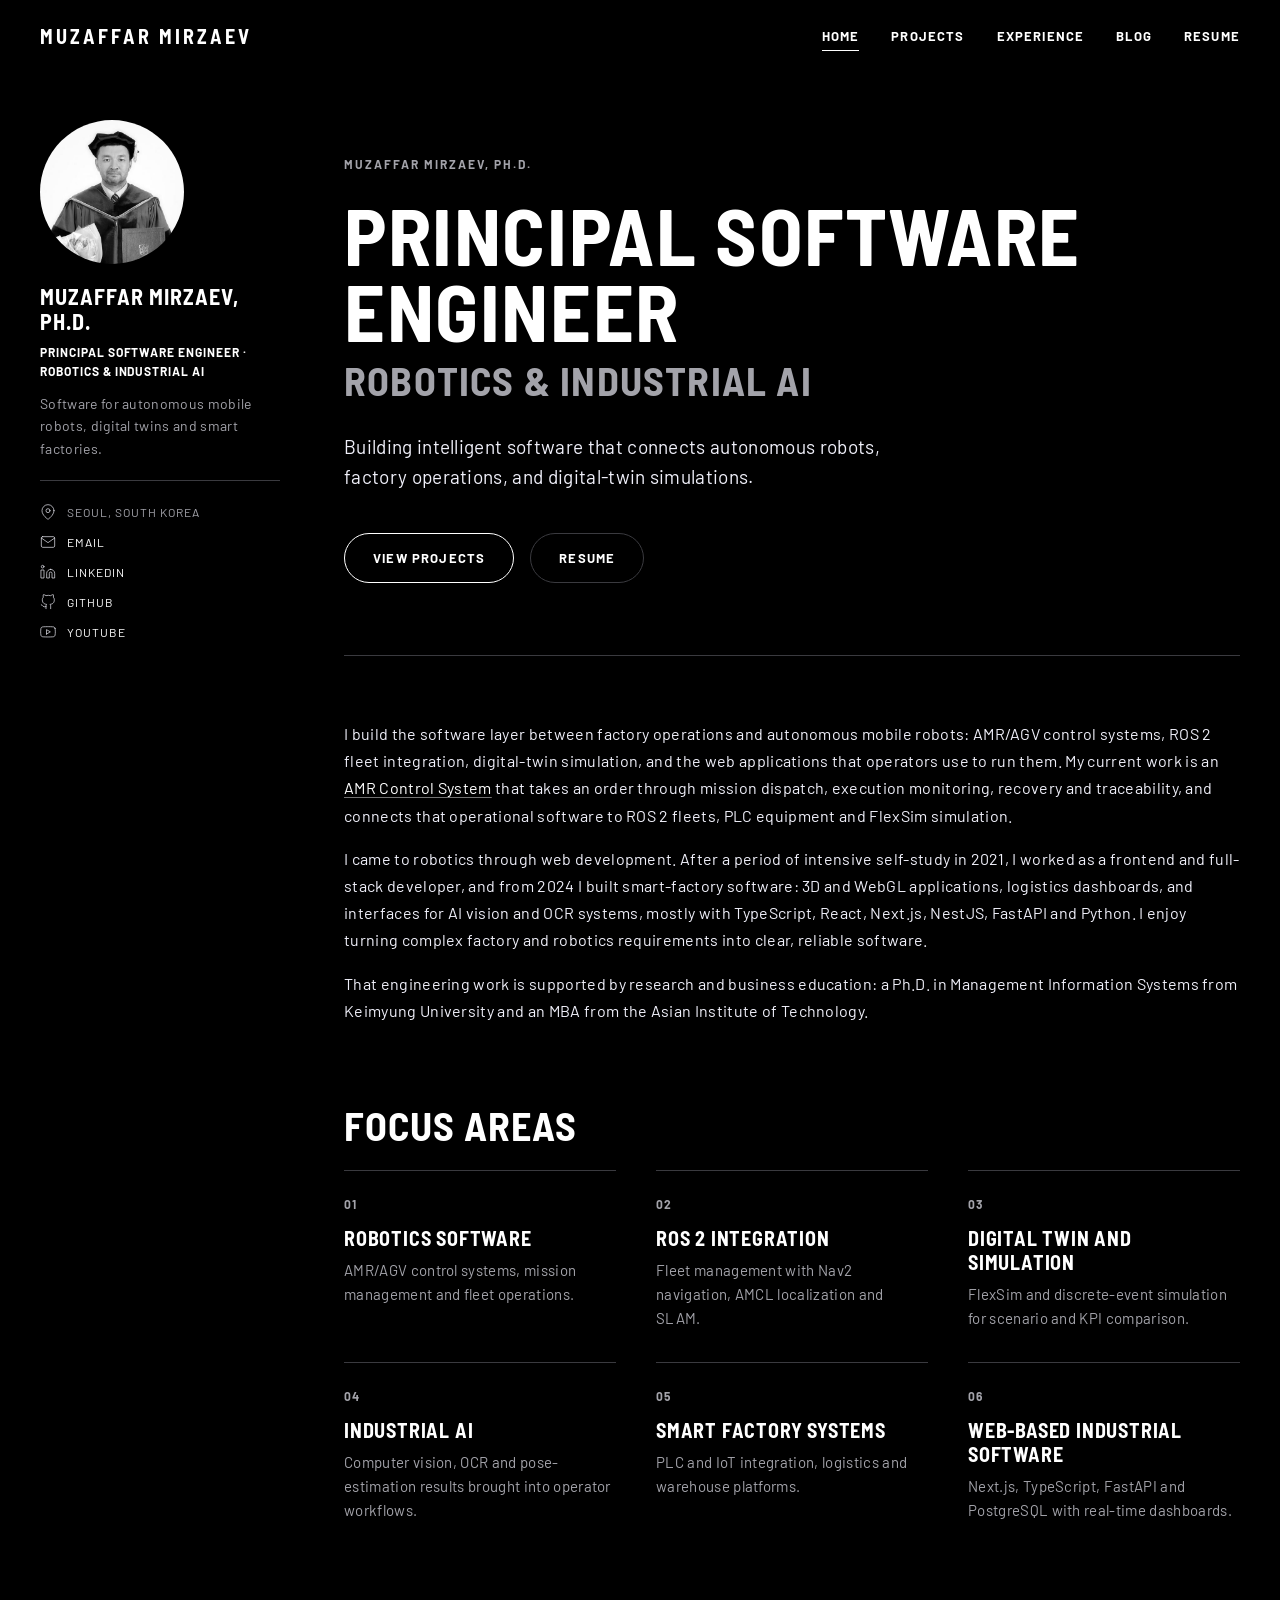
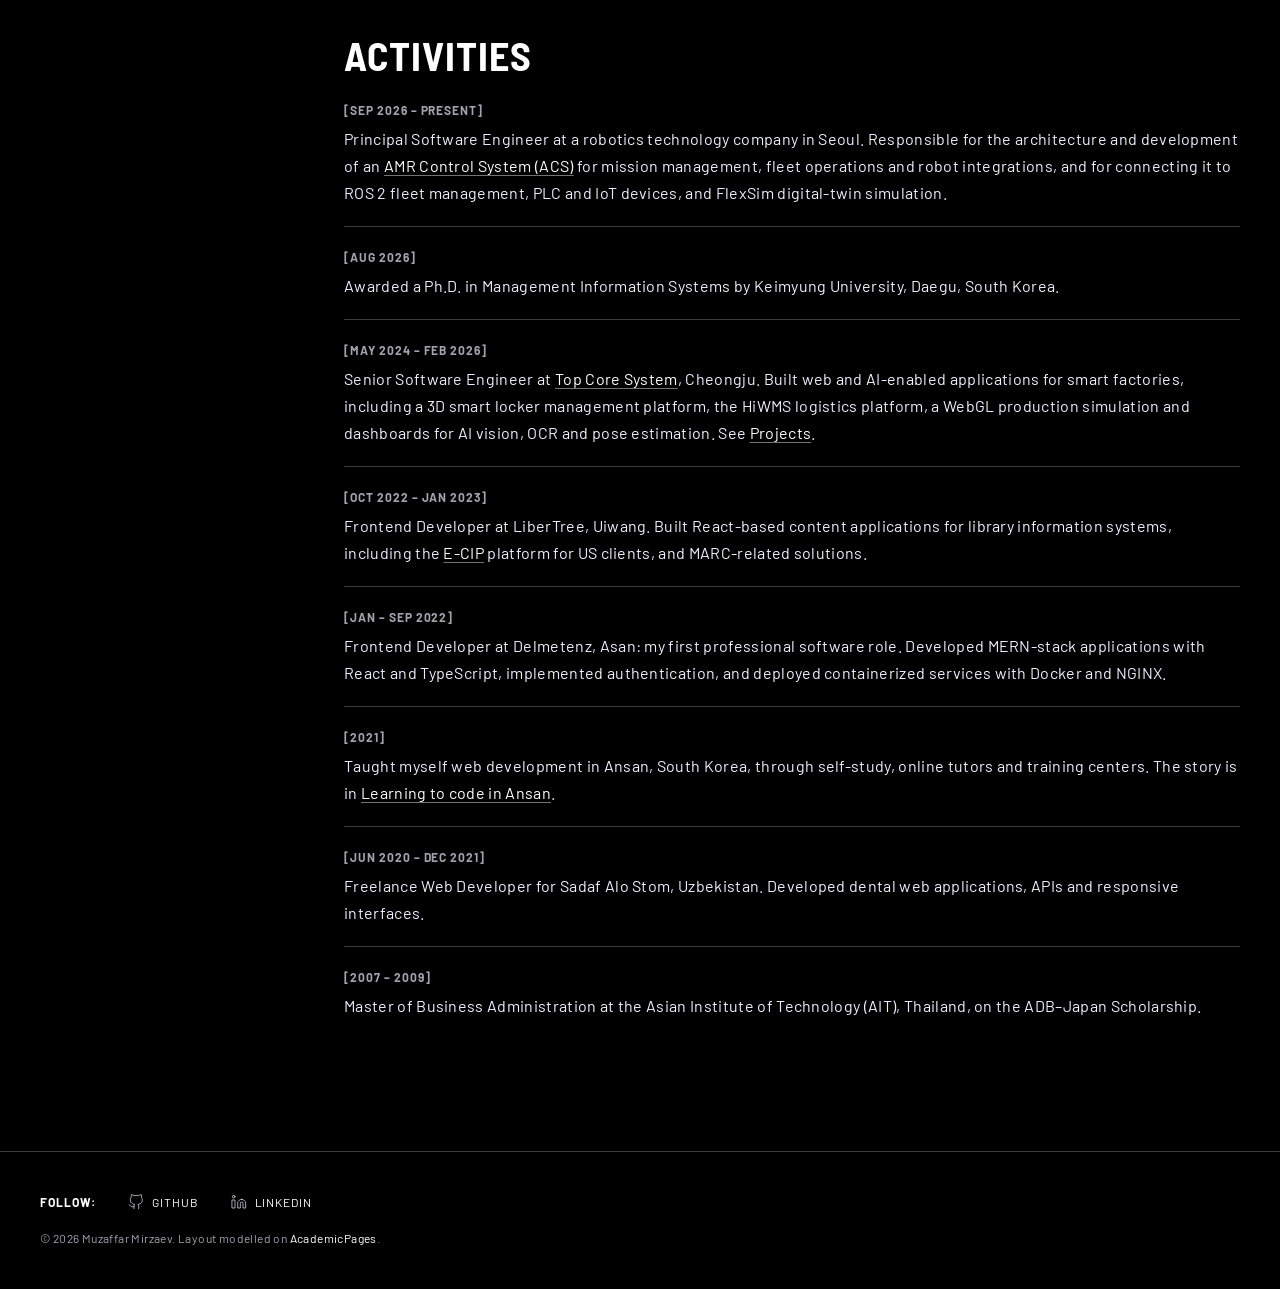
==== commit 87c72910: "Restyle site with SpaceX design system from awesome-design-md Add the SpaceX DESIGN.md as the projec" ====
--- a/index.html
+++ b/index.html
@@ -59,12 +59,12 @@
     <meta property="og:image" content="https://mmp17.github.io/portfolio/images/avatar.jpg">
     <meta property="og:image:alt" content="Portrait of Muzaffar Mirzaev">
     <meta name="twitter:card" content="summary">
-    <meta name="theme-color" content="#ffffff">
+    <meta name="theme-color" content="#000000">
     <link rel="icon" href="images/favicon.png" type="image/png">
     <link rel="apple-touch-icon" href="images/favicon.png">
     <link rel="preconnect" href="https://fonts.googleapis.com">
     <link rel="preconnect" href="https://fonts.gstatic.com" crossorigin>
-    <link rel="stylesheet" href="https://fonts.googleapis.com/css2?family=IBM+Plex+Sans:ital,wght@0,300;0,400;0,600;1,400&family=IBM+Plex+Mono:wght@400&display=swap">
+    <link rel="stylesheet" href="https://fonts.googleapis.com/css2?family=Barlow:wght@400;500;700&family=Barlow+Semi+Condensed:wght@600;700&display=swap">
     <link rel="stylesheet" href="assets/css/style.css">
     <script>document.documentElement.className = 'js';</script>
   </head>
--- a/assets/css/style.css
+++ b/assets/css/style.css
@@ -1,34 +1,27 @@
-/* Muzaffar Mirzaev — portfolio. Visual system follows the IBM (Carbon) design analysis in DESIGN.md. */
+/* Muzaffar Mirzaev — portfolio. Visual system follows the SpaceX design analysis in DESIGN.md. */
 
 :root {
-  /* Colour */
-  --primary: #0f62fe;
-  --primary-hover: #0050e6;
-  --primary-pressed: #002d9c;
-  --link-hover: #0043ce;
-  --on-primary: #fff;
-  --ink: #161616;
-  --ink-muted: #525252;
-  --ink-subtle: #6f6f6f;
-  --canvas: #fff;
-  --surface-1: #f4f4f4;
-  --surface-2: #e0e0e0;
-  --inverse-canvas: #161616;
-  --inverse-surface-1: #262626;
-  --inverse-ink: #fff;
-  --inverse-ink-muted: #c6c6c6;
-  --hairline: #e0e0e0;
-  --hairline-strong: #8d8d8d;
+  /* Colour: black, white and the photography. */
+  --night: #000;
+  --night-soft: #0a0a0a;
+  --white: #fff;
+  --cool: #f0f0fa;
+  --mute: rgba(240, 240, 250, 0.68);
+  --hairline: #3a3a3f;
 
   /* Type */
-  --font: "IBM Plex Sans", "Helvetica Neue", Arial, sans-serif;
-  --font-mono: "IBM Plex Mono", ui-monospace, Menlo, Consolas, monospace;
-  --tracking: 0.16px;
+  --font-display: "Barlow Semi Condensed", "D-DIN-Bold", "Arial Narrow", Arial, sans-serif;
+  --font: "Barlow", "D-DIN", Arial, Verdana, sans-serif;
+
+  /* Shape */
+  --radius-xs: 4px;
+  --radius-sm: 8px;
+  --radius-pill: 32px;
 
   /* Layout */
-  --gutter: max(1.5rem, calc((100% - 1312px) / 2));
-  --sidebar: 16rem;
-  --nav-height: 48px;
+  --gutter: max(1.5rem, calc((100% - 1200px) / 2));
+  --sidebar: 15rem;
+  --nav-height: 72px;
 }
 
 *,
@@ -40,51 +33,63 @@
 html {
   font-size: 16px;
   -webkit-text-size-adjust: 100%;
+  background: var(--night);
 }
 
 body {
   margin: 0;
-  background: var(--canvas);
-  color: var(--ink);
+  background: var(--night);
+  color: var(--cool);
   font-family: var(--font);
   font-size: 16px;
-  line-height: 1.5;
-  letter-spacing: var(--tracking);
-}
-
+  line-height: 1.7;
+  letter-spacing: 0.32px;
+  -webkit-font-smoothing: antialiased;
+  -moz-osx-font-smoothing: grayscale;
+}
+
+/* Links are white with a persistent underline. */
 a {
-  color: var(--primary);
-  text-decoration: none;
+  color: var(--white);
+  text-decoration: underline;
+  text-decoration-color: rgba(255, 255, 255, 0.45);
+  text-underline-offset: 3px;
 }
 
 a:hover {
-  color: var(--link-hover);
-  text-decoration: underline;
+  text-decoration-color: var(--white);
 }
 
 a:focus-visible,
 button:focus-visible,
 summary:focus-visible {
-  outline: 2px solid var(--primary);
-  outline-offset: -2px;
+  outline: 2px solid var(--white);
+  outline-offset: 3px;
 }
 
 h1,
 h2,
 h3 {
-  color: var(--ink);
-  font-weight: 400;
-  letter-spacing: 0;
+  color: var(--white);
+  font-family: var(--font-display);
+  font-weight: 700;
+  text-transform: uppercase;
 }
 
 strong {
-  font-weight: 600;
+  color: var(--white);
+  font-weight: 700;
 }
 
 hr {
   margin: 2rem 0;
   border: 0;
   border-top: 1px solid var(--hairline);
+}
+
+::selection {
+  background: var(--white);
+  color: var(--night);
 }
 
 .skip-link {
@@ -93,21 +98,20 @@
   left: -999rem;
   z-index: 40;
   padding: 0.75rem 1rem;
-  background: var(--primary);
-  color: var(--on-primary);
+  background: var(--white);
+  color: var(--night);
 }
 
 .skip-link:focus {
   left: 0;
 }
 
-/* Top nav: white bar, hairline below, blue underline on the current page. */
+/* Overlay nav: transparent black, all-caps items. */
 .masthead {
   position: sticky;
   top: 0;
   z-index: 30;
-  background: var(--canvas);
-  border-bottom: 1px solid var(--hairline);
+  background: rgba(0, 0, 0, 0.92);
 }
 
 .masthead__inner {
@@ -120,71 +124,74 @@
 }
 
 .masthead__brand {
-  color: var(--ink);
-  font-size: 14px;
-  font-weight: 600;
+  color: var(--white);
+  font-family: var(--font-display);
+  font-size: 20px;
+  font-weight: 700;
+  letter-spacing: 3px;
+  text-decoration: none;
+  text-transform: uppercase;
   white-space: nowrap;
-}
-
-.masthead__brand:hover {
-  color: var(--ink);
-  text-decoration: none;
 }
 
 .site-nav ul {
   display: flex;
+  gap: 2rem;
   margin: 0;
   padding: 0;
   list-style: none;
 }
 
 .site-nav a {
-  display: flex;
-  align-items: center;
-  height: var(--nav-height);
-  padding: 2px 1rem 0;
-  border-bottom: 2px solid transparent;
-  color: var(--ink-muted);
-  font-size: 14px;
-  line-height: 1.29;
-}
-
-.site-nav a:hover {
-  background: var(--surface-1);
-  color: var(--ink);
+  position: relative;
+  display: block;
+  padding: 0.5rem 0;
+  color: var(--white);
+  font-size: 13px;
+  font-weight: 700;
+  line-height: 1;
+  letter-spacing: 1.17px;
   text-decoration: none;
-}
-
-.site-nav a[aria-current="page"] {
-  border-bottom-color: var(--primary);
-  color: var(--ink);
-  font-weight: 600;
+  text-transform: uppercase;
+}
+
+.site-nav a::after {
+  position: absolute;
+  left: 0;
+  right: 0;
+  bottom: 0;
+  height: 1px;
+  background: var(--white);
+  transform: scaleX(0);
+  transform-origin: left;
+  transition: transform 0.25s ease;
+  content: "";
+}
+
+.site-nav a:hover::after,
+.site-nav a[aria-current="page"]::after {
+  transform: scaleX(1);
 }
 
 .nav-toggle {
   display: none;
-  width: var(--nav-height);
-  height: var(--nav-height);
-  margin-right: -1rem;
+  width: 2.75rem;
+  height: 2.75rem;
+  margin-right: -0.5rem;
   padding: 0;
   border: 0;
-  border-radius: 0;
   background: none;
   cursor: pointer;
-}
-
-.nav-toggle:hover {
-  background: var(--surface-1);
 }
 
 .nav-toggle span,
 .nav-toggle span::before,
 .nav-toggle span::after {
   display: block;
-  width: 1.25rem;
+  width: 1.5rem;
   height: 2px;
   margin: 0 auto;
-  background: var(--ink);
+  background: var(--white);
   content: "";
 }
 
@@ -199,59 +206,65 @@
 }
 
 .nav-toggle span::before {
-  top: -6px;
+  top: -7px;
 }
 
 .nav-toggle span::after {
-  top: 6px;
+  top: 7px;
 }
 
 /* Page frame: sidebar + content */
 .main {
   display: grid;
   grid-template-columns: var(--sidebar) minmax(0, 1fr);
-  gap: 3rem;
+  gap: 4rem;
   align-items: start;
   padding: 3rem var(--gutter) 6rem;
 }
 
 .sidebar {
   position: sticky;
-  top: calc(var(--nav-height) + 2rem);
-  padding: 1.5rem;
-  background: var(--surface-1);
+  top: calc(var(--nav-height) + 1.5rem);
 }
 
 .author__avatar {
   display: block;
   width: 100%;
-  max-width: 8rem;
+  max-width: 9rem;
   height: auto;
   aspect-ratio: 1 / 1;
+  border-radius: 50%;
   object-fit: cover;
   object-position: center top;
+  filter: grayscale(1) contrast(1.05);
 }
 
 .author__name {
-  margin: 1.25rem 0 0.25rem;
-  font-size: 20px;
-  font-weight: 400;
-  line-height: 1.4;
+  margin: 1.25rem 0 0.5rem;
+  color: var(--white);
+  font-family: var(--font-display);
+  font-size: 22px;
+  font-weight: 700;
+  line-height: 1.15;
+  letter-spacing: 1px;
+  text-transform: uppercase;
 }
 
 .author__title {
   margin: 0 0 0.75rem;
-  color: var(--ink);
-  font-size: 14px;
-  font-weight: 600;
-  line-height: 1.29;
+  color: var(--white);
+  font-size: 12px;
+  font-weight: 700;
+  line-height: 1.6;
+  letter-spacing: 0.96px;
+  text-transform: uppercase;
 }
 
 .author__bio {
   margin: 0 0 1.25rem;
-  color: var(--ink-muted);
+  color: var(--mute);
   font-size: 14px;
-  line-height: 1.43;
+  line-height: 1.6;
 }
 
 .author__follow {
@@ -261,21 +274,28 @@
 .author__urls {
   margin: 0;
   padding: 1rem 0 0;
-  border-top: 1px solid var(--surface-2);
+  border-top: 1px solid var(--hairline);
   list-style: none;
-  font-size: 14px;
+  font-size: 12px;
+  letter-spacing: 0.96px;
+  text-transform: uppercase;
 }
 
 .author__urls li {
   display: flex;
   align-items: center;
-  gap: 0.6rem;
-  padding: 0.35rem 0;
-  color: var(--ink-muted);
+  gap: 0.7rem;
+  padding: 0.3rem 0;
+  color: var(--mute);
 }
 
 .author__urls a {
-  color: var(--primary);
+  color: var(--white);
+  text-decoration: none;
+}
+
+.author__urls a:hover {
+  text-decoration: underline;
 }
 
 .icon {
@@ -285,39 +305,40 @@
   fill: none;
   stroke: currentColor;
   stroke-width: 1.5;
-  stroke-linecap: square;
-  stroke-linejoin: miter;
+  stroke-linecap: round;
+  stroke-linejoin: round;
 }
 
 /* Content */
 .content h1 {
   margin: 0 0 1rem;
-  font-size: 42px;
-  font-weight: 300;
-  line-height: 1.2;
+  font-size: 60px;
+  line-height: 1;
+  letter-spacing: 1.2px;
 }
 
 .content h2 {
-  margin: 4rem 0 1.5rem;
-  font-size: 32px;
-  line-height: 1.25;
+  margin: 5rem 0 1.5rem;
+  font-size: 40px;
+  line-height: 1.05;
+  letter-spacing: 0.96px;
 }
 
 /* Anchored headings and cards stop below the sticky nav. */
 .content [id] {
-  scroll-margin-top: calc(var(--nav-height) + 1.5rem);
+  scroll-margin-top: calc(var(--nav-height) + 1rem);
 }
 
 .content h3 {
-  margin: 1.5rem 0 0.25rem;
-  font-size: 20px;
-  line-height: 1.4;
-}
-
-/* A hairline under each section heading, as in Carbon section openers. */
+  margin: 1.5rem 0 0.35rem;
+  font-size: 22px;
+  line-height: 1.2;
+  letter-spacing: 0.6px;
+}
+
 .content h1 + hr,
 .content h2 + hr {
-  margin: -0.75rem 0 1.5rem;
+  display: none;
 }
 
 .content p {
@@ -325,139 +346,152 @@
 }
 
 .lead {
-  color: var(--ink);
-  font-size: 20px;
-  line-height: 1.4;
+  color: var(--white);
+  font-size: 19px;
+  line-height: 1.6;
 }
 
 .note {
-  color: var(--ink-muted);
-  font-size: 14px;
-}
-
-/* Home page introduction: light display type on a soft blue wash. */
+  color: var(--mute);
+  font-size: 13px;
+}
+
+/* Home page introduction: a title card. */
 .hero {
-  margin-bottom: 3rem;
-  padding: 3rem;
-  border-left: 4px solid var(--primary);
-  background: linear-gradient(90deg, #edf5ff 0%, var(--canvas) 85%);
+  margin-bottom: 4rem;
+  padding: 2rem 0 3.5rem;
+  border-bottom: 1px solid var(--hairline);
 }
 
 .content .hero__name {
-  margin: 0 0 1rem;
-  color: var(--ink-muted);
-  font-size: 14px;
+  margin: 0 0 1.25rem;
+  color: var(--mute);
+  font-size: 12px;
+  font-weight: 700;
+  line-height: 2;
+  letter-spacing: 2px;
+  text-transform: uppercase;
 }
 
 .content .hero h1 {
   margin: 0;
-  font-size: 60px;
-  font-weight: 300;
-  line-height: 1.17;
-  letter-spacing: -0.4px;
+  font-size: 80px;
+  line-height: 0.95;
+  letter-spacing: 1.6px;
 }
 
 .hero__focus {
   display: block;
-  color: var(--primary);
-  font-size: 42px;
-  font-weight: 300;
-  line-height: 1.2;
-  letter-spacing: 0;
+  margin-top: 0.75rem;
+  color: var(--mute);
+  font-size: 40px;
+  line-height: 1;
+  letter-spacing: 1.2px;
 }
 
 .content .hero__lead {
-  max-width: 40rem;
-  margin: 1.5rem 0 2rem;
-  font-size: 20px;
-  line-height: 1.4;
+  max-width: 36rem;
+  margin: 2rem 0 2.5rem;
+  color: var(--cool);
+  font-size: 19px;
+  line-height: 1.6;
 }
 
 .actions {
   display: flex;
   flex-wrap: wrap;
-  gap: 1px;
-}
-
-/* Buttons: square, 48px tall, label left-aligned with room on the right. */
+  gap: 1rem;
+}
+
+/* Buttons: ghost outlined pills; they fill white on hover. */
 .button {
   display: inline-flex;
   align-items: center;
-  min-width: 10rem;
-  min-height: 48px;
-  padding: 12px 4rem 12px 1rem;
-  border: 1px solid var(--primary);
-  border-radius: 0;
-  background: var(--canvas);
-  color: var(--primary);
-  font-size: 14px;
-  line-height: 1.29;
+  min-height: 50px;
+  padding: 18px 28px;
+  border: 1px solid var(--white);
+  border-radius: var(--radius-pill);
+  background: transparent;
+  color: var(--white);
+  font-size: 13px;
+  font-weight: 700;
+  line-height: 0.94;
+  letter-spacing: 1.17px;
+  text-decoration: none;
+  text-transform: uppercase;
+  transition: background 0.2s ease, color 0.2s ease;
 }
 
 .button:hover {
-  background: var(--primary-hover);
-  border-color: var(--primary-hover);
-  color: var(--on-primary);
-  text-decoration: none;
-}
-
-.button--primary {
-  background: var(--primary);
-  color: var(--on-primary);
-}
-
-.button:active {
-  background: var(--primary-pressed);
-  border-color: var(--primary-pressed);
-  color: var(--on-primary);
-}
-
-/* Focus areas: a Carbon tile grid, hairlines shared between tiles. */
+  background: var(--white);
+  color: var(--night);
+}
+
+.button:not(.button--primary) {
+  border-color: var(--hairline);
+}
+
+.button:not(.button--primary):hover {
+  border-color: var(--white);
+}
+
+/* Focus areas: numbered spec list. */
 .focus-list {
   display: grid;
   grid-template-columns: repeat(3, minmax(0, 1fr));
-  gap: 1px;
+  gap: 0 2.5rem;
   margin: 0 0 1em;
   padding: 0;
-  border: 1px solid var(--hairline);
-  background: var(--hairline);
   list-style: none;
+  counter-reset: focus;
 }
 
 .focus-list li {
-  padding: 1.5rem;
-  background: var(--canvas);
-  color: var(--ink-muted);
-  font-size: 14px;
-  line-height: 1.43;
+  padding: 1.5rem 0 2rem;
+  border-top: 1px solid var(--hairline);
+  color: var(--mute);
+  font-size: 15px;
+  line-height: 1.6;
+  counter-increment: focus;
+}
+
+.focus-list li::before {
+  display: block;
+  margin-bottom: 0.75rem;
+  color: var(--mute);
+  font-size: 12px;
+  font-weight: 700;
+  letter-spacing: 0.96px;
+  content: "0" counter(focus);
 }
 
 .focus-list strong {
   display: block;
-  margin-bottom: 0.75rem;
-  color: var(--ink);
+  margin-bottom: 0.5rem;
+  font-family: var(--font-display);
   font-size: 20px;
-  font-weight: 400;
-  line-height: 1.4;
+  line-height: 1.2;
+  letter-spacing: 0.8px;
+  text-transform: uppercase;
 }
 
 .page-nav {
   display: flex;
   flex-wrap: wrap;
+  gap: 0.5rem 2rem;
   margin-top: 1.5rem;
-  border-bottom: 1px solid var(--hairline);
-  font-size: 14px;
+  font-size: 12px;
+  font-weight: 700;
+  letter-spacing: 1.17px;
+  text-transform: uppercase;
 }
 
 .page-nav a {
-  padding: 0.75rem 1rem;
-  color: var(--ink-muted);
+  text-decoration: none;
 }
 
 .page-nav a:hover {
-  background: var(--surface-1);
-  color: var(--ink);
-  text-decoration: none;
+  text-decoration: underline;
 }
 
 .content-list {
@@ -467,7 +501,7 @@
 }
 
 .content-list > li {
-  padding: 1rem 0;
+  padding: 1.25rem 0;
   border-bottom: 1px solid var(--hairline);
 }
 
@@ -475,19 +509,22 @@
   padding-top: 0;
 }
 
+.content-list > li:last-child {
+  border-bottom: 0;
+}
+
 .content-list strong {
   display: block;
-  color: var(--ink);
-  font-weight: 600;
+  font-weight: 700;
   line-height: 1.5;
 }
 
 .content-list strong a {
-  color: var(--ink);
+  text-decoration: none;
 }
 
 .content-list strong a:hover {
-  color: var(--primary);
+  text-decoration: underline;
 }
 
 .item-desc {
@@ -497,44 +534,44 @@
 
 .item-meta {
   display: block;
-  margin-top: 0.35em;
-  color: var(--ink-muted);
-  font-size: 14px;
+  margin-top: 0.5em;
+  color: var(--mute);
+  font-size: 13px;
 }
 
 .content-list--compact {
   display: grid;
   grid-template-columns: repeat(2, minmax(0, 1fr));
-  gap: 0 2rem;
+  gap: 0 2.5rem;
 }
 
 .content-list--compact > li {
-  font-size: 14px;
+  font-size: 15px;
 }
 
 /* Projects */
 .project {
-  padding: 1.5rem 0;
+  padding: 2rem 0;
   border-bottom: 1px solid var(--hairline);
 }
 
 .project h3 {
   margin: 0;
-  font-size: 24px;
-  line-height: 1.33;
+  font-size: 26px;
+  line-height: 1.15;
 }
 
 .project h3 a {
-  color: var(--ink);
+  text-decoration: none;
 }
 
 .project h3 a:hover {
-  color: var(--primary);
+  text-decoration: underline;
 }
 
 .project .role__meta {
   display: block;
-  margin-top: 0.25rem;
+  margin-top: 0.5rem;
 }
 
 .content .project__summary {
@@ -543,35 +580,40 @@
 
 .content .project__note {
   margin: 0.75rem 0 0;
-  color: var(--ink-muted);
-  font-size: 14px;
+  color: var(--mute);
+  font-size: 13px;
 }
 
 .project--flagship {
   margin: 1rem 0 0.5rem;
-  padding: 2rem;
-  border: 0;
-  background: var(--surface-1);
+  padding: 2.5rem;
+  border: 1px solid var(--hairline);
+  border-radius: var(--radius-xs);
+  background: var(--night-soft);
 }
 
 .project--flagship h3 {
-  font-size: 32px;
-  font-weight: 300;
-  line-height: 1.25;
+  font-size: 40px;
+  line-height: 1;
+  letter-spacing: 1px;
 }
 
 .case {
   display: grid;
   grid-template-columns: 10rem minmax(0, 1fr);
-  gap: 1rem 1.5rem;
-  margin: 1.5rem 0 0;
-  font-size: 14px;
-  line-height: 1.5;
+  gap: 1.25rem 2rem;
+  margin: 2rem 0 0;
+  font-size: 15px;
+  line-height: 1.65;
 }
 
 .case dt {
-  color: var(--ink);
-  font-weight: 600;
+  color: var(--white);
+  font-size: 12px;
+  font-weight: 700;
+  line-height: 2.1;
+  letter-spacing: 0.96px;
+  text-transform: uppercase;
 }
 
 .case dd {
@@ -584,52 +626,54 @@
 }
 
 .case li {
-  margin-bottom: 0.35rem;
-}
-
-/* Status: Carbon tags. */
+  margin-bottom: 0.4rem;
+}
+
+/* Status: outlined caps tags; line style carries the state. */
 .status {
-  display: inline-flex;
-  align-items: center;
-  min-height: 24px;
-  padding: 0 0.5rem;
-  border-radius: 9999px;
-  background: #edf5ff;
-  color: #0043ce;
-  font-size: 12px;
-  font-weight: 400;
-  letter-spacing: 0.32px;
+  display: inline-block;
+  padding: 0.3rem 0.75rem;
+  border: 1px solid var(--white);
+  border-radius: var(--radius-pill);
+  color: var(--white);
+  font-size: 11px;
+  font-weight: 700;
+  line-height: 1.2;
+  letter-spacing: 0.96px;
+  text-transform: uppercase;
   white-space: nowrap;
 }
 
 .status--implemented {
-  background: #defbe6;
-  color: #0e6027;
+  background: var(--white);
+  color: var(--night);
 }
 
 .status--prototype {
-  background: #fcf4d6;
-  color: #684e00;
+  border-style: dashed;
 }
 
 .status--planned {
-  background: var(--surface-2);
-  color: var(--ink);
+  border-color: var(--hairline);
+  color: var(--mute);
 }
 
 .activity-date,
 .role__meta {
-  color: var(--ink-muted);
-  font-size: 14px;
+  color: var(--mute);
+  font-size: 12px;
+  font-weight: 700;
+  letter-spacing: 0.96px;
+  text-transform: uppercase;
 }
 
 .activity-date {
   display: block;
-  margin-bottom: 0.25em;
+  margin-bottom: 0.35em;
 }
 
 .role {
-  padding: 1.25rem 0 1rem;
+  padding: 1.5rem 0 1.25rem;
   border-bottom: 1px solid var(--hairline);
 }
 
@@ -642,15 +686,14 @@
 }
 
 .role ul {
-  margin: 0.6rem 0 0.5rem;
+  margin: 0.75rem 0 0.5rem;
   padding-left: 1.1rem;
 }
 
 .role li {
-  margin-bottom: 0.3rem;
-}
-
-/* Tables: Carbon data table look. */
+  margin-bottom: 0.35rem;
+}
+
 .table-wrap {
   overflow-x: auto;
 }
@@ -658,12 +701,12 @@
 .table {
   width: 100%;
   border-collapse: collapse;
-  font-size: 14px;
+  font-size: 15px;
 }
 
 .table th,
 .table td {
-  padding: 0.85rem 1rem;
+  padding: 0.85rem 1rem 0.85rem 0;
   border-bottom: 1px solid var(--hairline);
   text-align: left;
   vertical-align: top;
@@ -671,24 +714,28 @@
 
 .table th {
   width: 12rem;
-  color: var(--ink);
-  font-weight: 600;
+  color: var(--white);
+  font-size: 12px;
+  font-weight: 700;
+  letter-spacing: 0.96px;
+  text-transform: uppercase;
   white-space: nowrap;
-}
-
-.table tbody th {
-  background: var(--surface-1);
 }
 
 .table--status {
   margin-top: 1.5rem;
+  font-size: 14px;
 }
 
 .table--status caption {
   padding-bottom: 0.75rem;
-  color: var(--ink);
-  font-size: 16px;
+  color: var(--white);
+  font-family: var(--font-display);
+  font-size: 18px;
+  font-weight: 700;
+  letter-spacing: 0.6px;
   text-align: left;
+  text-transform: uppercase;
 }
 
 .table--status th {
@@ -697,12 +744,7 @@
 }
 
 .table--status thead th {
-  background: var(--surface-2);
-  font-weight: 600;
-}
-
-.table--status tbody th {
-  background: transparent;
+  color: var(--mute);
 }
 
 .map-embed iframe {
@@ -710,13 +752,16 @@
   width: 100%;
   height: 280px;
   margin-top: 1rem;
-  border: 0;
-}
-
-/* Blog tabs: Carbon line tabs. */
+  border: 1px solid var(--hairline);
+  border-radius: var(--radius-xs);
+  filter: grayscale(1) invert(0.92) contrast(0.9);
+}
+
+/* Blog tabs: caps labels with an underline on the active one. */
 .tabs {
   display: none;
-  margin-bottom: 1.5rem;
+  gap: 2rem;
+  margin-bottom: 2rem;
   border-bottom: 1px solid var(--hairline);
   overflow-x: auto;
 }
@@ -727,29 +772,29 @@
 
 .tabs__tab {
   flex: 0 0 auto;
-  min-height: 48px;
   margin-bottom: -1px;
-  padding: 0 1.25rem;
+  padding: 1rem 0;
   border: 0;
-  border-bottom: 2px solid var(--hairline);
-  border-radius: 0;
+  border-bottom: 2px solid transparent;
   background: none;
-  color: var(--ink-muted);
+  color: var(--mute);
   font: inherit;
-  font-size: 14px;
+  font-size: 13px;
+  font-weight: 700;
+  line-height: 1;
+  letter-spacing: 1.17px;
+  text-transform: uppercase;
   white-space: nowrap;
   cursor: pointer;
 }
 
 .tabs__tab:hover {
-  border-bottom-color: var(--hairline-strong);
-  color: var(--ink);
+  color: var(--white);
 }
 
 .tabs__tab[aria-selected="true"] {
-  border-bottom-color: var(--primary);
-  color: var(--ink);
-  font-weight: 600;
+  border-bottom-color: var(--white);
+  color: var(--white);
 }
 
 /* With scripting off, every panel is shown and needs its own heading. */
@@ -764,10 +809,13 @@
 
 .item-eyebrow {
   display: block;
-  margin: 0 0 0.35rem;
-  color: var(--ink-muted);
-  font-size: 12px;
-  letter-spacing: 0.32px;
+  margin: 0 0 0.5rem;
+  color: var(--mute);
+  font-size: 12px;
+  font-weight: 700;
+  line-height: 1.6;
+  letter-spacing: 0.96px;
+  text-transform: uppercase;
 }
 
 .facts {
@@ -779,7 +827,12 @@
 }
 
 .facts dt {
-  color: var(--ink-muted);
+  color: var(--white);
+  font-size: 12px;
+  font-weight: 700;
+  line-height: 1.95;
+  letter-spacing: 0.96px;
+  text-transform: uppercase;
 }
 
 .facts dd {
@@ -792,7 +845,11 @@
 }
 
 .content summary {
-  color: var(--primary);
+  color: var(--white);
+  font-size: 12px;
+  font-weight: 700;
+  letter-spacing: 1.17px;
+  text-transform: uppercase;
   cursor: pointer;
 }
 
@@ -814,33 +871,35 @@
 }
 
 .article figure {
-  margin: 2rem 0;
+  margin: 2.5rem 0;
 }
 
 .article figure img {
   display: block;
   max-width: 100%;
   height: auto;
+  border-radius: var(--radius-xs);
 }
 
 .article figcaption {
   margin-top: 0.5rem;
-  color: var(--ink-muted);
-  font-size: 12px;
-  letter-spacing: 0.32px;
+  color: var(--mute);
+  font-size: 13px;
 }
 
 .article pre {
   padding: 1rem 1.25rem;
-  background: var(--surface-1);
+  border: 1px solid var(--hairline);
+  border-radius: var(--radius-xs);
+  background: var(--night-soft);
   font-size: 14px;
-  line-height: 1.5;
+  line-height: 1.6;
   letter-spacing: 0;
   overflow-x: auto;
 }
 
 .article code {
-  font-family: var(--font-mono);
+  font-family: ui-monospace, SFMono-Regular, Menlo, Consolas, monospace;
   font-size: 0.9em;
   letter-spacing: 0;
 }
@@ -857,12 +916,21 @@
 .post-list > .post-card {
   display: grid;
   grid-template-columns: 23rem minmax(0, 1fr);
-  gap: 1.5rem;
+  gap: 2rem;
   align-items: start;
-  margin-bottom: 1rem;
-  padding: 1.5rem;
-  border: 1px solid var(--hairline);
-  background: var(--canvas);
+  margin-bottom: 0;
+  padding: 2rem 0;
+  border-bottom: 1px solid var(--hairline);
+}
+
+.video-list > .video-card:first-child,
+.post-list > .post-card:first-child {
+  padding-top: 0.5rem;
+}
+
+.video-list > .video-card:last-child,
+.post-list > .post-card:last-child {
+  border-bottom: 0;
 }
 
 .video-card__thumb img,
@@ -872,61 +940,79 @@
   width: 100%;
   height: auto;
   aspect-ratio: 16 / 9;
+  border-radius: var(--radius-xs);
   object-fit: cover;
 }
 
 .video-card strong,
 .post-card strong {
-  font-size: 20px;
-  font-weight: 400;
-  line-height: 1.4;
+  font-family: var(--font-display);
+  font-size: 24px;
+  line-height: 1.15;
+  letter-spacing: 0.6px;
+  text-transform: uppercase;
 }
 
 .video-card strong a,
 .post-card strong a {
-  color: var(--ink);
+  text-decoration: none;
 }
 
 .video-card strong a:hover,
 .post-card strong a:hover {
-  color: var(--primary);
-}
-
-/* "Watch on YouTube" reads as a ghost link with an arrow. */
+  text-decoration: underline;
+}
+
+/* "Watch on YouTube" reads as a caps link with an arrow. */
+.video-card .item-meta a,
+.post-card .item-meta a {
+  font-size: 12px;
+  font-weight: 700;
+  letter-spacing: 1.17px;
+  text-decoration: none;
+  text-transform: uppercase;
+}
+
 .video-card .item-meta a::after,
 .post-card .item-meta a::after {
-  margin-left: 0.4rem;
+  margin-left: 0.5rem;
   content: "\2192";
 }
 
 .item-date {
-  color: var(--ink-muted);
-  font-size: 14px;
-  font-weight: 400;
+  margin-left: 0.35rem;
+  color: var(--mute);
+  font-family: var(--font);
+  font-size: 12px;
+  font-weight: 700;
+  letter-spacing: 0.96px;
   white-space: nowrap;
 }
 
 .post-card__photos {
   display: grid;
   grid-template-columns: repeat(auto-fill, minmax(5rem, 1fr));
-  gap: 2px;
+  gap: 4px;
 }
 
 .post-card__photos img {
   display: block;
   width: 100%;
   aspect-ratio: 1 / 1;
+  border-radius: var(--radius-xs);
   object-fit: cover;
 }
 
 .post-card .item-meta {
-  color: var(--ink-muted);
+  color: var(--mute);
+  font-size: 12px;
+  font-weight: 700;
+  letter-spacing: 0.96px;
+  text-transform: uppercase;
 }
 
 .post-card__body {
   grid-column: 1 / -1;
-  padding-top: 1.25rem;
-  border-top: 1px solid var(--hairline);
 }
 
 /* Side by side, the photo grid takes its height from the video thumbnail. */
@@ -968,6 +1054,7 @@
   max-height: 21rem;
   padding-right: 0.25rem;
   overflow-y: auto;
+  scrollbar-color: var(--hairline) transparent;
 }
 
 @media (min-width: 57.81em) {
@@ -1000,12 +1087,12 @@
   margin: 0;
   padding: 0;
   border: 0;
-  background: var(--inverse-canvas);
-  color: var(--inverse-ink);
+  background: var(--night);
+  color: var(--white);
 }
 
 .lightbox::backdrop {
-  background: var(--inverse-canvas);
+  background: var(--night);
 }
 
 .lightbox__stage {
@@ -1025,11 +1112,13 @@
 
 .lightbox__count {
   position: absolute;
-  top: 1rem;
+  top: 1.25rem;
   left: 50%;
   transform: translateX(-50%);
-  color: var(--inverse-ink-muted);
-  font-size: 14px;
+  color: var(--mute);
+  font-size: 12px;
+  font-weight: 700;
+  letter-spacing: 1.17px;
   font-variant-numeric: tabular-nums;
 }
 
@@ -1038,22 +1127,21 @@
   display: flex;
   align-items: center;
   justify-content: center;
-  width: 48px;
-  height: 48px;
+  width: 50px;
+  height: 50px;
   padding: 0;
-  border: 0;
-  border-radius: 0;
-  background: var(--inverse-surface-1);
-  color: var(--inverse-ink);
+  border: 1px solid var(--hairline);
+  border-radius: 50%;
+  background: transparent;
+  color: var(--white);
   cursor: pointer;
+  transition: background 0.2s ease, color 0.2s ease;
 }
 
 .lightbox__button:hover {
-  background: #393939;
-}
-
-.lightbox__button:focus-visible {
-  outline-color: var(--inverse-ink);
+  border-color: var(--white);
+  background: var(--white);
+  color: var(--night);
 }
 
 .lightbox__button .icon {
@@ -1062,8 +1150,8 @@
 }
 
 .lightbox__button--close {
-  top: 0;
-  right: 0;
+  top: 0.75rem;
+  right: 0.75rem;
 }
 
 .lightbox__button--prev,
@@ -1094,55 +1182,53 @@
   }
 }
 
-/* Footer: the only inverted surface. */
+/* Footer */
 .page-footer {
-  padding: 3rem var(--gutter);
-  background: var(--inverse-canvas);
-  color: var(--inverse-ink-muted);
-  font-size: 14px;
+  padding: 2.5rem var(--gutter);
+  border-top: 1px solid var(--hairline);
+  background: var(--night);
+  color: var(--mute);
+  font-size: 12px;
+  letter-spacing: 0.96px;
+  text-transform: uppercase;
 }
 
 .page-footer ul {
   display: flex;
   flex-wrap: wrap;
   align-items: center;
-  gap: 0.5rem 1.5rem;
-  margin: 0 0 1.5rem;
-  padding: 0 0 1.5rem;
-  border-bottom: 1px solid #393939;
+  gap: 0.5rem 2rem;
+  margin: 0 0 1rem;
+  padding: 0;
   list-style: none;
 }
 
 .page-footer li {
   display: flex;
   align-items: center;
-  gap: 0.45rem;
-}
-
-.page-footer strong {
-  color: var(--inverse-ink);
-  font-weight: 600;
+  gap: 0.5rem;
 }
 
 .page-footer a {
-  color: var(--inverse-ink-muted);
+  text-decoration: none;
 }
 
 .page-footer a:hover {
-  color: var(--inverse-ink);
+  text-decoration: underline;
 }
 
 .page-footer p {
   margin: 0;
-  color: #a8a8a8;
-  font-size: 12px;
-  letter-spacing: 0.32px;
+  font-size: 12px;
+  letter-spacing: 0.4px;
+  text-transform: none;
 }
 
 /* Tablet and below */
 @media (max-width: 57.8em) {
   :root {
     --gutter: 1.5rem;
+    --nav-height: 60px;
   }
 
   .nav-toggle {
@@ -1154,8 +1240,9 @@
     top: 100%;
     left: 0;
     right: 0;
-    background: var(--canvas);
-    border-bottom: 1px solid var(--hairline);
+    height: calc(100vh - var(--nav-height));
+    height: calc(100dvh - var(--nav-height));
+    background: var(--night);
   }
 
   .js .site-nav:not(.is-open) {
@@ -1164,19 +1251,23 @@
 
   .site-nav ul {
     display: block;
-    padding: 0.5rem 0;
+    padding: 1rem var(--gutter);
   }
 
   .site-nav a {
-    padding: 0 var(--gutter);
-    border-bottom: 0;
-    border-left: 3px solid transparent;
-    font-size: 16px;
+    padding: 1.1rem 0;
+    border-bottom: 1px solid var(--hairline);
+    font-family: var(--font-display);
+    font-size: 24px;
+    letter-spacing: 1.5px;
+  }
+
+  .site-nav a::after {
+    display: none;
   }
 
   .site-nav a[aria-current="page"] {
-    border-left-color: var(--primary);
-    background: var(--surface-1);
+    color: var(--mute);
   }
 
   .main {
@@ -1191,8 +1282,9 @@
     flex-wrap: wrap;
     align-items: flex-start;
     gap: 1rem;
-    margin-bottom: 2rem;
-    padding: 1.25rem;
+    margin-bottom: 2.5rem;
+    padding-bottom: 1.5rem;
+    border-bottom: 1px solid var(--hairline);
   }
 
   .author__avatar {
@@ -1220,15 +1312,16 @@
   .js .author__follow {
     display: block;
     width: 100%;
-    min-height: 48px;
-    padding: 0 1rem;
-    border: 1px solid var(--primary);
-    border-radius: 0;
-    background: var(--canvas);
-    color: var(--primary);
+    min-height: 50px;
+    border: 1px solid var(--hairline);
+    border-radius: var(--radius-pill);
+    background: transparent;
+    color: var(--white);
     font: inherit;
-    font-size: 14px;
-    text-align: left;
+    font-size: 13px;
+    font-weight: 700;
+    letter-spacing: 1.17px;
+    text-transform: uppercase;
     cursor: pointer;
   }
 
@@ -1246,40 +1339,32 @@
   }
 
   .content h1 {
-    font-size: 36px;
+    font-size: 48px;
   }
 
   .content h2 {
-    margin-top: 3rem;
-    font-size: 28px;
-  }
-
-  .hero {
-    padding: 2rem;
+    margin-top: 3.5rem;
+    font-size: 32px;
   }
 
   .content .hero h1 {
-    font-size: 42px;
+    font-size: 60px;
   }
 
   .hero__focus {
     font-size: 32px;
   }
 
-  .content .hero__lead {
-    font-size: 18px;
-  }
-
   .focus-list {
     grid-template-columns: repeat(2, minmax(0, 1fr));
   }
 
   .project--flagship {
-    padding: 1.5rem;
+    padding: 1.75rem;
   }
 
   .project--flagship h3 {
-    font-size: 28px;
+    font-size: 32px;
   }
 
   .table th {
@@ -1295,15 +1380,20 @@
 /* Small phones */
 @media (max-width: 37.5em) {
   :root {
-    --gutter: 1rem;
+    --gutter: 1.25rem;
+  }
+
+  .masthead__brand {
+    font-size: 17px;
+    letter-spacing: 2px;
   }
 
   .content h1 {
-    font-size: 32px;
+    font-size: 40px;
   }
 
   .content h2 {
-    font-size: 24px;
+    font-size: 28px;
   }
 
   /* The author card directly above already shows the name. */
@@ -1312,11 +1402,11 @@
   }
 
   .hero {
-    padding: 1.5rem 1.25rem;
+    padding-top: 0.5rem;
   }
 
   .content .hero h1 {
-    font-size: 34px;
+    font-size: 44px;
   }
 
   .hero__focus {
@@ -1325,10 +1415,6 @@
 
   .content .hero__lead {
     font-size: 17px;
-  }
-
-  .actions .button {
-    flex: 1 1 100%;
   }
 
   .focus-list,
@@ -1336,9 +1422,12 @@
     grid-template-columns: 1fr;
   }
 
-  .video-list > .video-card,
-  .post-list > .post-card {
-    padding: 1rem;
+  .project--flagship {
+    padding: 1.25rem;
+  }
+
+  .project--flagship h3 {
+    font-size: 28px;
   }
 
   .case {
@@ -1357,11 +1446,6 @@
   .table td {
     display: block;
     padding-right: 0;
-    padding-left: 0;
-  }
-
-  .table tbody th {
-    background: transparent;
   }
 
   .table th,
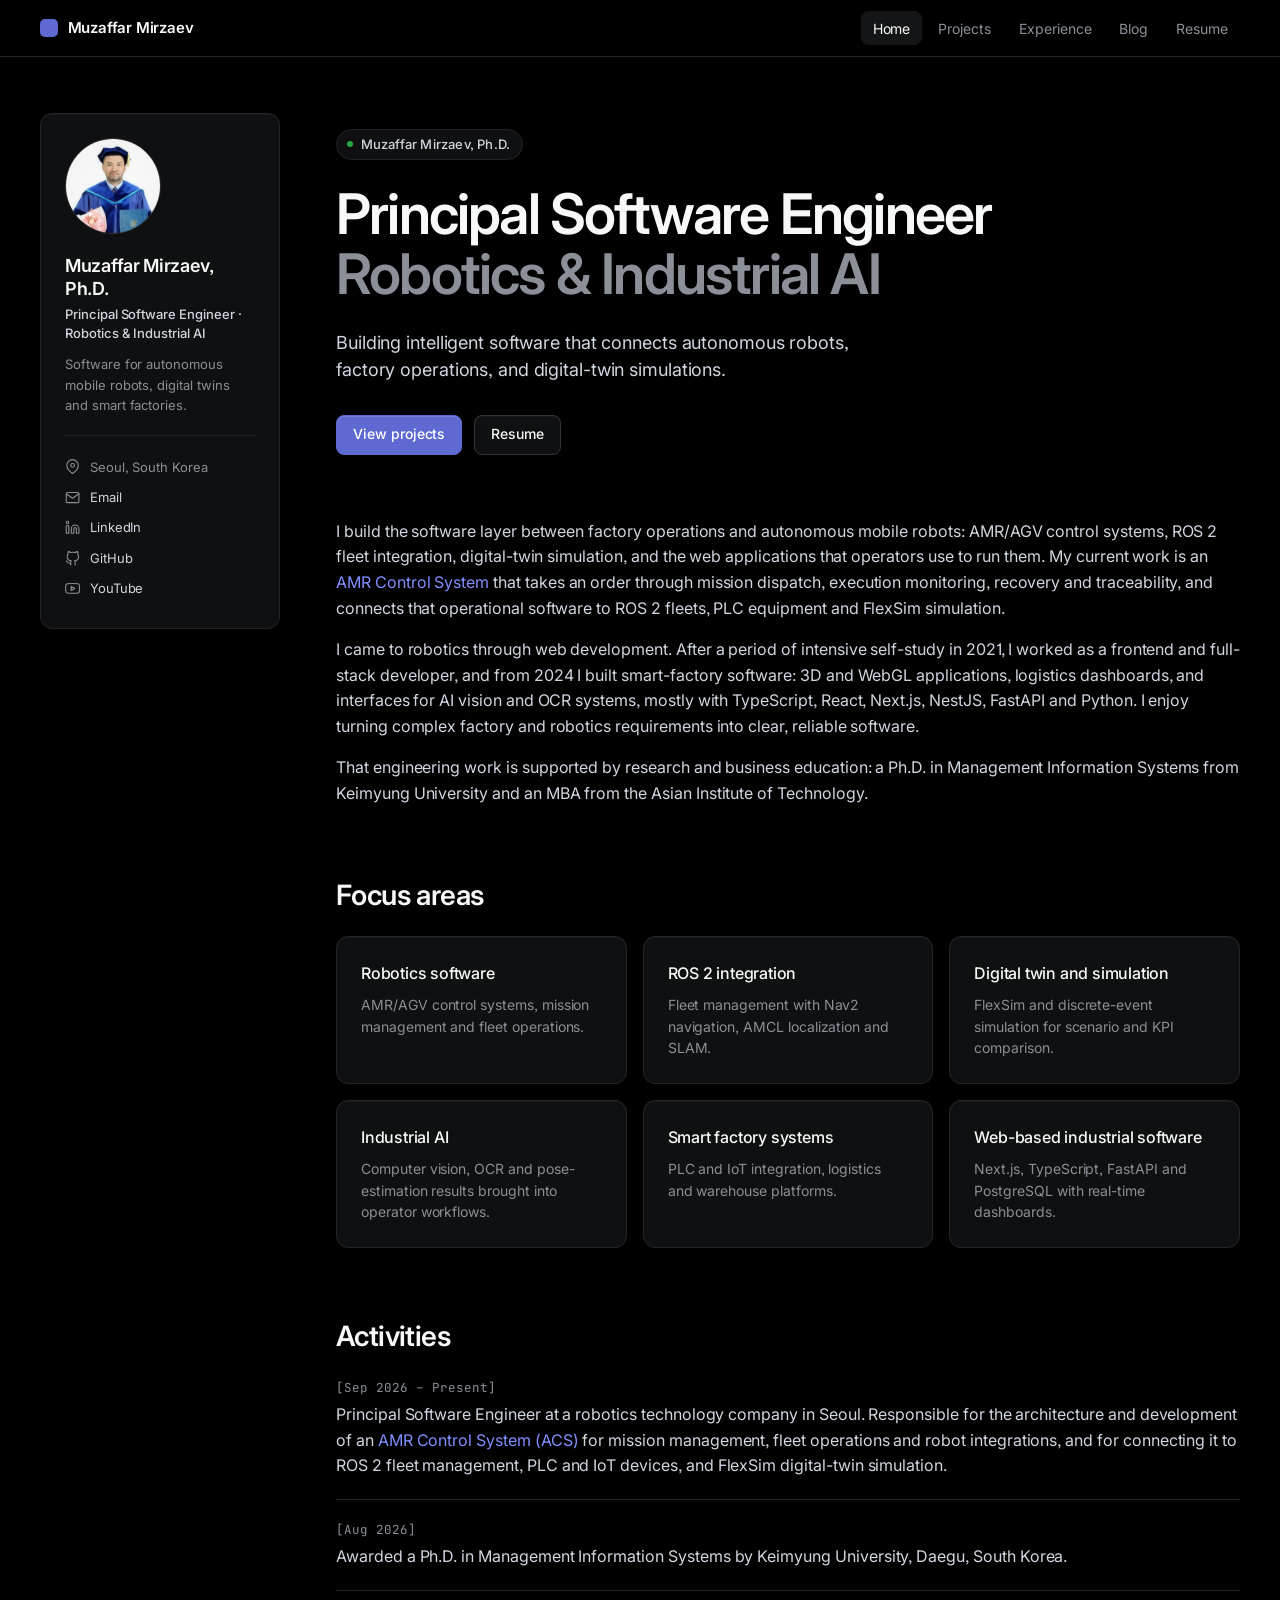
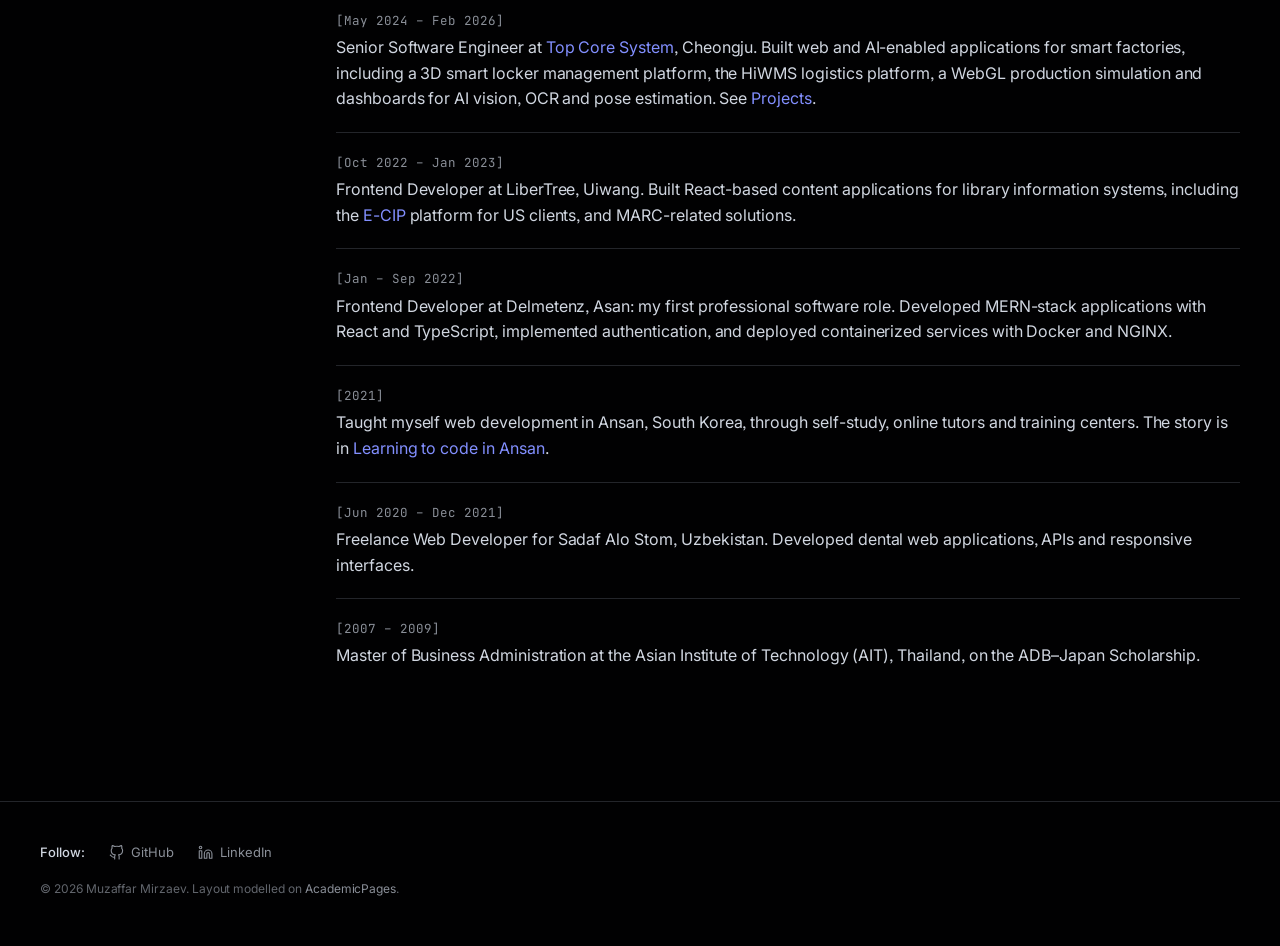
==== commit 0a724c4c: "Restyle site with Linear design system from awesome-design-md Add the Linear DESIGN.md as the projec" ====
--- a/index.html
+++ b/index.html
@@ -59,12 +59,12 @@
     <meta property="og:image" content="https://mmp17.github.io/portfolio/images/avatar.jpg">
     <meta property="og:image:alt" content="Portrait of Muzaffar Mirzaev">
     <meta name="twitter:card" content="summary">
-    <meta name="theme-color" content="#000000">
+    <meta name="theme-color" content="#010102">
     <link rel="icon" href="images/favicon.png" type="image/png">
     <link rel="apple-touch-icon" href="images/favicon.png">
     <link rel="preconnect" href="https://fonts.googleapis.com">
     <link rel="preconnect" href="https://fonts.gstatic.com" crossorigin>
-    <link rel="stylesheet" href="https://fonts.googleapis.com/css2?family=Barlow:wght@400;500;700&family=Barlow+Semi+Condensed:wght@600;700&display=swap">
+    <link rel="stylesheet" href="https://fonts.googleapis.com/css2?family=Inter:wght@400;500;600&family=JetBrains+Mono:wght@400&display=swap">
     <link rel="stylesheet" href="assets/css/style.css">
     <script>document.documentElement.className = 'js';</script>
   </head>
--- a/assets/css/style.css
+++ b/assets/css/style.css
@@ -1,27 +1,39 @@
-/* Muzaffar Mirzaev — portfolio. Visual system follows the SpaceX design analysis in DESIGN.md. */
+/* Muzaffar Mirzaev — portfolio. Visual system follows the Linear design analysis in DESIGN.md. */
 
 :root {
-  /* Colour: black, white and the photography. */
-  --night: #000;
-  --night-soft: #0a0a0a;
-  --white: #fff;
-  --cool: #f0f0fa;
-  --mute: rgba(240, 240, 250, 0.68);
-  --hairline: #3a3a3f;
+  /* Colour */
+  --primary: #5e6ad2;
+  --primary-hover: #828fff;
+  --primary-focus: #5e69d1;
+  --on-primary: #fff;
+  --ink: #f7f8f8;
+  --ink-muted: #d0d6e0;
+  --ink-subtle: #8a8f98;
+  --ink-tertiary: #62666d;
+  --canvas: #010102;
+  --surface-1: #0f1011;
+  --surface-2: #141516;
+  --surface-3: #18191a;
+  --hairline: #23252a;
+  --hairline-strong: #34343a;
+  --success: #27a644;
+  --edge: inset 0 1px 0 rgba(255, 255, 255, 0.04);
 
   /* Type */
-  --font-display: "Barlow Semi Condensed", "D-DIN-Bold", "Arial Narrow", Arial, sans-serif;
-  --font: "Barlow", "D-DIN", Arial, Verdana, sans-serif;
+  --font: "Inter", "SF Pro Display", -apple-system, system-ui, "Segoe UI", Roboto, sans-serif;
+  --font-mono: "JetBrains Mono", ui-monospace, "SF Mono", Menlo, monospace;
 
   /* Shape */
   --radius-xs: 4px;
-  --radius-sm: 8px;
-  --radius-pill: 32px;
+  --radius-md: 8px;
+  --radius-lg: 12px;
+  --radius-xl: 16px;
+  --radius-pill: 9999px;
 
   /* Layout */
   --gutter: max(1.5rem, calc((100% - 1200px) / 2));
   --sidebar: 15rem;
-  --nav-height: 72px;
+  --nav-height: 56px;
 }
 
 *,
@@ -33,52 +45,49 @@
 html {
   font-size: 16px;
   -webkit-text-size-adjust: 100%;
-  background: var(--night);
+  background: var(--canvas);
 }
 
 body {
   margin: 0;
-  background: var(--night);
-  color: var(--cool);
+  background: var(--canvas);
+  color: var(--ink-muted);
   font-family: var(--font);
   font-size: 16px;
-  line-height: 1.7;
-  letter-spacing: 0.32px;
+  font-feature-settings: "cv01", "ss03";
+  line-height: 1.6;
+  letter-spacing: -0.05px;
   -webkit-font-smoothing: antialiased;
   -moz-osx-font-smoothing: grayscale;
 }
 
-/* Links are white with a persistent underline. */
 a {
-  color: var(--white);
-  text-decoration: underline;
-  text-decoration-color: rgba(255, 255, 255, 0.45);
-  text-underline-offset: 3px;
+  color: var(--primary-hover);
+  text-decoration: none;
 }
 
 a:hover {
-  text-decoration-color: var(--white);
+  color: var(--ink);
 }
 
 a:focus-visible,
 button:focus-visible,
 summary:focus-visible {
-  outline: 2px solid var(--white);
-  outline-offset: 3px;
+  outline: 2px solid rgba(94, 105, 209, 0.6);
+  outline-offset: 2px;
+  border-radius: var(--radius-xs);
 }
 
 h1,
 h2,
 h3 {
-  color: var(--white);
-  font-family: var(--font-display);
-  font-weight: 700;
-  text-transform: uppercase;
+  color: var(--ink);
+  font-weight: 600;
 }
 
 strong {
-  color: var(--white);
-  font-weight: 700;
+  color: var(--ink);
+  font-weight: 500;
 }
 
 hr {
@@ -88,8 +97,8 @@
 }
 
 ::selection {
-  background: var(--white);
-  color: var(--night);
+  background: rgba(94, 106, 210, 0.45);
+  color: var(--ink);
 }
 
 .skip-link {
@@ -97,21 +106,24 @@
   top: 0;
   left: -999rem;
   z-index: 40;
-  padding: 0.75rem 1rem;
-  background: var(--white);
-  color: var(--night);
+  padding: 0.6rem 1rem;
+  background: var(--primary);
+  color: var(--on-primary);
 }
 
 .skip-link:focus {
   left: 0;
 }
 
-/* Overlay nav: transparent black, all-caps items. */
+/* Top nav: sticky dark bar, hairline below. */
 .masthead {
   position: sticky;
   top: 0;
   z-index: 30;
-  background: rgba(0, 0, 0, 0.92);
+  border-bottom: 1px solid var(--hairline);
+  background: rgba(1, 1, 2, 0.8);
+  -webkit-backdrop-filter: blur(16px);
+  backdrop-filter: blur(16px);
 }
 
 .masthead__inner {
@@ -123,75 +135,80 @@
   padding: 0 var(--gutter);
 }
 
+/* Brand mark: a small lavender tile before the name. */
 .masthead__brand {
-  color: var(--white);
-  font-family: var(--font-display);
-  font-size: 20px;
-  font-weight: 700;
-  letter-spacing: 3px;
-  text-decoration: none;
-  text-transform: uppercase;
+  display: inline-flex;
+  align-items: center;
+  gap: 0.6rem;
+  color: var(--ink);
+  font-size: 15px;
+  font-weight: 600;
+  letter-spacing: -0.2px;
   white-space: nowrap;
+}
+
+.masthead__brand::before {
+  width: 18px;
+  height: 18px;
+  border-radius: 5px;
+  background: var(--primary);
+  content: "";
+}
+
+.masthead__brand:hover {
+  color: var(--ink);
 }
 
 .site-nav ul {
   display: flex;
-  gap: 2rem;
+  gap: 0.25rem;
   margin: 0;
   padding: 0;
   list-style: none;
 }
 
 .site-nav a {
-  position: relative;
   display: block;
-  padding: 0.5rem 0;
-  color: var(--white);
-  font-size: 13px;
-  font-weight: 700;
-  line-height: 1;
-  letter-spacing: 1.17px;
-  text-decoration: none;
-  text-transform: uppercase;
-}
-
-.site-nav a::after {
-  position: absolute;
-  left: 0;
-  right: 0;
-  bottom: 0;
-  height: 1px;
-  background: var(--white);
-  transform: scaleX(0);
-  transform-origin: left;
-  transition: transform 0.25s ease;
-  content: "";
-}
-
-.site-nav a:hover::after,
-.site-nav a[aria-current="page"]::after {
-  transform: scaleX(1);
+  padding: 0.4rem 0.75rem;
+  border-radius: var(--radius-md);
+  color: var(--ink-subtle);
+  font-size: 14px;
+  line-height: 1.5;
+}
+
+.site-nav a:hover {
+  color: var(--ink);
+}
+
+.site-nav a[aria-current="page"] {
+  background: var(--surface-2);
+  color: var(--ink);
 }
 
 .nav-toggle {
   display: none;
-  width: 2.75rem;
-  height: 2.75rem;
+  width: 2.5rem;
+  height: 2.5rem;
   margin-right: -0.5rem;
   padding: 0;
   border: 0;
+  border-radius: var(--radius-md);
   background: none;
   cursor: pointer;
+}
+
+.nav-toggle:hover {
+  background: var(--surface-2);
 }
 
 .nav-toggle span,
 .nav-toggle span::before,
 .nav-toggle span::after {
   display: block;
-  width: 1.5rem;
-  height: 2px;
+  width: 1.1rem;
+  height: 1.5px;
   margin: 0 auto;
-  background: var(--white);
+  background: var(--ink);
   content: "";
 }
 
@@ -206,65 +223,66 @@
 }
 
 .nav-toggle span::before {
-  top: -7px;
+  top: -5px;
 }
 
 .nav-toggle span::after {
-  top: 7px;
+  top: 5px;
 }
 
 /* Page frame: sidebar + content */
 .main {
   display: grid;
   grid-template-columns: var(--sidebar) minmax(0, 1fr);
-  gap: 4rem;
+  gap: 3.5rem;
   align-items: start;
-  padding: 3rem var(--gutter) 6rem;
+  padding: 3.5rem var(--gutter) 6rem;
 }
 
 .sidebar {
   position: sticky;
   top: calc(var(--nav-height) + 1.5rem);
+  padding: 1.5rem;
+  border: 1px solid var(--hairline);
+  border-radius: var(--radius-lg);
+  background: var(--surface-1);
+  box-shadow: var(--edge);
 }
 
 .author__avatar {
   display: block;
   width: 100%;
-  max-width: 9rem;
+  max-width: 6rem;
   height: auto;
   aspect-ratio: 1 / 1;
+  border: 1px solid var(--hairline-strong);
   border-radius: 50%;
   object-fit: cover;
   object-position: center top;
-  filter: grayscale(1) contrast(1.05);
 }
 
 .author__name {
-  margin: 1.25rem 0 0.5rem;
-  color: var(--white);
-  font-family: var(--font-display);
-  font-size: 22px;
-  font-weight: 700;
-  line-height: 1.15;
-  letter-spacing: 1px;
-  text-transform: uppercase;
+  margin: 1.25rem 0 0.25rem;
+  color: var(--ink);
+  font-size: 18px;
+  font-weight: 600;
+  line-height: 1.3;
+  letter-spacing: -0.3px;
 }
 
 .author__title {
   margin: 0 0 0.75rem;
-  color: var(--white);
-  font-size: 12px;
-  font-weight: 700;
-  line-height: 1.6;
-  letter-spacing: 0.96px;
-  text-transform: uppercase;
+  color: var(--ink-muted);
+  font-size: 13px;
+  font-weight: 500;
+  line-height: 1.45;
 }
 
 .author__bio {
   margin: 0 0 1.25rem;
-  color: var(--mute);
-  font-size: 14px;
-  line-height: 1.6;
+  color: var(--ink-subtle);
+  font-size: 13px;
+  line-height: 1.55;
 }
 
 .author__follow {
@@ -276,35 +294,32 @@
   padding: 1rem 0 0;
   border-top: 1px solid var(--hairline);
   list-style: none;
-  font-size: 12px;
-  letter-spacing: 0.96px;
-  text-transform: uppercase;
+  font-size: 13px;
 }
 
 .author__urls li {
   display: flex;
   align-items: center;
-  gap: 0.7rem;
+  gap: 0.6rem;
   padding: 0.3rem 0;
-  color: var(--mute);
+  color: var(--ink-subtle);
 }
 
 .author__urls a {
-  color: var(--white);
-  text-decoration: none;
+  color: var(--ink-muted);
 }
 
 .author__urls a:hover {
-  text-decoration: underline;
+  color: var(--ink);
 }
 
 .icon {
   flex: 0 0 auto;
-  width: 1rem;
-  height: 1rem;
+  width: 0.95rem;
+  height: 0.95rem;
   fill: none;
   stroke: currentColor;
-  stroke-width: 1.5;
+  stroke-width: 1.75;
   stroke-linecap: round;
   stroke-linejoin: round;
 }
@@ -312,28 +327,29 @@
 /* Content */
 .content h1 {
   margin: 0 0 1rem;
-  font-size: 60px;
-  line-height: 1;
-  letter-spacing: 1.2px;
+  font-size: 40px;
+  line-height: 1.15;
+  letter-spacing: -1px;
 }
 
 .content h2 {
-  margin: 5rem 0 1.5rem;
-  font-size: 40px;
-  line-height: 1.05;
-  letter-spacing: 0.96px;
+  margin: 4.5rem 0 1.5rem;
+  font-size: 28px;
+  line-height: 1.2;
+  letter-spacing: -0.6px;
 }
 
 /* Anchored headings and cards stop below the sticky nav. */
 .content [id] {
-  scroll-margin-top: calc(var(--nav-height) + 1rem);
+  scroll-margin-top: calc(var(--nav-height) + 1.5rem);
 }
 
 .content h3 {
   margin: 1.5rem 0 0.35rem;
-  font-size: 22px;
-  line-height: 1.2;
-  letter-spacing: 0.6px;
+  font-size: 18px;
+  font-weight: 500;
+  line-height: 1.3;
+  letter-spacing: -0.3px;
 }
 
 .content h1 + hr,
@@ -346,154 +362,166 @@
 }
 
 .lead {
-  color: var(--white);
-  font-size: 19px;
-  line-height: 1.6;
+  color: var(--ink-muted);
+  font-size: 18px;
+  line-height: 1.5;
+  letter-spacing: -0.1px;
 }
 
 .note {
-  color: var(--mute);
+  color: var(--ink-subtle);
   font-size: 13px;
 }
 
-/* Home page introduction: a title card. */
+/* Home page introduction */
 .hero {
   margin-bottom: 4rem;
-  padding: 2rem 0 3.5rem;
-  border-bottom: 1px solid var(--hairline);
+  padding-top: 1rem;
 }
 
 .content .hero__name {
-  margin: 0 0 1.25rem;
-  color: var(--mute);
-  font-size: 12px;
-  font-weight: 700;
-  line-height: 2;
-  letter-spacing: 2px;
-  text-transform: uppercase;
+  display: inline-flex;
+  align-items: center;
+  gap: 0.5rem;
+  margin: 0 0 1.5rem;
+  padding: 0.25rem 0.75rem 0.25rem 0.6rem;
+  border: 1px solid var(--hairline);
+  border-radius: var(--radius-pill);
+  background: var(--surface-1);
+  color: var(--ink-muted);
+  font-size: 13px;
+  font-weight: 500;
+  letter-spacing: 0.2px;
+}
+
+.content .hero__name::before {
+  width: 6px;
+  height: 6px;
+  border-radius: 50%;
+  background: var(--success);
+  content: "";
 }
 
 .content .hero h1 {
   margin: 0;
-  font-size: 80px;
-  line-height: 0.95;
-  letter-spacing: 1.6px;
+  font-size: 56px;
+  line-height: 1.08;
+  letter-spacing: -1.8px;
 }
 
 .hero__focus {
   display: block;
-  margin-top: 0.75rem;
-  color: var(--mute);
-  font-size: 40px;
-  line-height: 1;
-  letter-spacing: 1.2px;
+  color: var(--ink-subtle);
 }
 
 .content .hero__lead {
   max-width: 36rem;
-  margin: 2rem 0 2.5rem;
-  color: var(--cool);
-  font-size: 19px;
-  line-height: 1.6;
+  margin: 1.5rem 0 2rem;
+  color: var(--ink-muted);
+  font-size: 18px;
+  line-height: 1.5;
+  letter-spacing: -0.1px;
 }
 
 .actions {
   display: flex;
   flex-wrap: wrap;
-  gap: 1rem;
-}
-
-/* Buttons: ghost outlined pills; they fill white on hover. */
+  gap: 0.75rem;
+}
+
+/* Buttons: 8px corners; lavender primary, charcoal secondary. */
 .button {
   display: inline-flex;
   align-items: center;
-  min-height: 50px;
-  padding: 18px 28px;
-  border: 1px solid var(--white);
-  border-radius: var(--radius-pill);
-  background: transparent;
-  color: var(--white);
-  font-size: 13px;
-  font-weight: 700;
-  line-height: 0.94;
-  letter-spacing: 1.17px;
-  text-decoration: none;
-  text-transform: uppercase;
-  transition: background 0.2s ease, color 0.2s ease;
+  min-height: 40px;
+  padding: 8px 16px;
+  border: 1px solid var(--hairline-strong);
+  border-radius: var(--radius-md);
+  background: var(--surface-1);
+  color: var(--ink);
+  font-size: 14px;
+  font-weight: 500;
+  line-height: 1.2;
+  box-shadow: var(--edge);
 }
 
 .button:hover {
-  background: var(--white);
-  color: var(--night);
-}
-
-.button:not(.button--primary) {
-  border-color: var(--hairline);
-}
-
-.button:not(.button--primary):hover {
-  border-color: var(--white);
-}
-
-/* Focus areas: numbered spec list. */
+  background: var(--surface-3);
+  color: var(--ink);
+}
+
+.button--primary {
+  border-color: var(--primary);
+  background: var(--primary);
+  color: var(--on-primary);
+  box-shadow: inset 0 1px 0 rgba(255, 255, 255, 0.15);
+}
+
+.button--primary:hover {
+  border-color: var(--primary-hover);
+  background: var(--primary-hover);
+  color: var(--on-primary);
+}
+
+.button--primary:active {
+  background: var(--primary-focus);
+}
+
+/* Focus areas: feature cards. */
 .focus-list {
   display: grid;
   grid-template-columns: repeat(3, minmax(0, 1fr));
-  gap: 0 2.5rem;
+  gap: 1rem;
   margin: 0 0 1em;
   padding: 0;
   list-style: none;
-  counter-reset: focus;
 }
 
 .focus-list li {
-  padding: 1.5rem 0 2rem;
-  border-top: 1px solid var(--hairline);
-  color: var(--mute);
-  font-size: 15px;
-  line-height: 1.6;
-  counter-increment: focus;
-}
-
-.focus-list li::before {
-  display: block;
-  margin-bottom: 0.75rem;
-  color: var(--mute);
-  font-size: 12px;
-  font-weight: 700;
-  letter-spacing: 0.96px;
-  content: "0" counter(focus);
+  padding: 1.5rem;
+  border: 1px solid var(--hairline);
+  border-radius: var(--radius-lg);
+  background: var(--surface-1);
+  box-shadow: var(--edge);
+  color: var(--ink-subtle);
+  font-size: 14px;
+  line-height: 1.55;
 }
 
 .focus-list strong {
   display: block;
   margin-bottom: 0.5rem;
-  font-family: var(--font-display);
-  font-size: 20px;
-  line-height: 1.2;
-  letter-spacing: 0.8px;
-  text-transform: uppercase;
-}
-
+  color: var(--ink);
+  font-size: 16px;
+  font-weight: 500;
+  letter-spacing: -0.2px;
+}
+
+/* In-page anchors as a pill toggle row. */
 .page-nav {
-  display: flex;
+  display: inline-flex;
   flex-wrap: wrap;
-  gap: 0.5rem 2rem;
-  margin-top: 1.5rem;
-  font-size: 12px;
-  font-weight: 700;
-  letter-spacing: 1.17px;
-  text-transform: uppercase;
+  gap: 0.25rem;
+  margin-top: 1rem;
+  padding: 0.25rem;
+  border: 1px solid var(--hairline);
+  border-radius: var(--radius-lg);
+  background: var(--surface-1);
+  font-size: 13px;
 }
 
 .page-nav a {
-  text-decoration: none;
+  padding: 0.35rem 0.85rem;
+  border-radius: var(--radius-md);
+  color: var(--ink-subtle);
 }
 
 .page-nav a:hover {
-  text-decoration: underline;
-}
-
+  background: var(--surface-2);
+  color: var(--ink);
+}
+
+/* Lists read as changelog rows. */
 .content-list {
   margin: 0 0 1em;
   padding: 0;
@@ -515,16 +543,17 @@
 
 .content-list strong {
   display: block;
-  font-weight: 700;
+  color: var(--ink);
+  font-weight: 500;
   line-height: 1.5;
 }
 
 .content-list strong a {
-  text-decoration: none;
+  color: var(--ink);
 }
 
 .content-list strong a:hover {
-  text-decoration: underline;
+  color: var(--primary-hover);
 }
 
 .item-desc {
@@ -534,44 +563,45 @@
 
 .item-meta {
   display: block;
-  margin-top: 0.5em;
-  color: var(--mute);
+  margin-top: 0.4em;
+  color: var(--ink-subtle);
   font-size: 13px;
 }
 
 .content-list--compact {
   display: grid;
   grid-template-columns: repeat(2, minmax(0, 1fr));
-  gap: 0 2.5rem;
+  gap: 0 2rem;
 }
 
 .content-list--compact > li {
-  font-size: 15px;
+  font-size: 14px;
 }
 
 /* Projects */
 .project {
-  padding: 2rem 0;
+  padding: 1.75rem 0;
   border-bottom: 1px solid var(--hairline);
 }
 
 .project h3 {
   margin: 0;
-  font-size: 26px;
-  line-height: 1.15;
+  font-size: 20px;
+  font-weight: 500;
+  letter-spacing: -0.4px;
 }
 
 .project h3 a {
-  text-decoration: none;
+  color: var(--ink);
 }
 
 .project h3 a:hover {
-  text-decoration: underline;
+  color: var(--primary-hover);
 }
 
 .project .role__meta {
   display: block;
-  margin-top: 0.5rem;
+  margin-top: 0.35rem;
 }
 
 .content .project__summary {
@@ -580,40 +610,37 @@
 
 .content .project__note {
   margin: 0.75rem 0 0;
-  color: var(--mute);
+  color: var(--ink-subtle);
   font-size: 13px;
 }
 
 .project--flagship {
   margin: 1rem 0 0.5rem;
-  padding: 2.5rem;
+  padding: 2rem;
   border: 1px solid var(--hairline);
-  border-radius: var(--radius-xs);
-  background: var(--night-soft);
+  border-radius: var(--radius-xl);
+  background: var(--surface-1);
+  box-shadow: var(--edge);
 }
 
 .project--flagship h3 {
-  font-size: 40px;
-  line-height: 1;
-  letter-spacing: 1px;
+  font-size: 28px;
+  font-weight: 600;
+  letter-spacing: -0.6px;
 }
 
 .case {
   display: grid;
-  grid-template-columns: 10rem minmax(0, 1fr);
-  gap: 1.25rem 2rem;
-  margin: 2rem 0 0;
-  font-size: 15px;
-  line-height: 1.65;
+  grid-template-columns: 9rem minmax(0, 1fr);
+  gap: 1rem 1.5rem;
+  margin: 1.75rem 0 0;
+  font-size: 14px;
+  line-height: 1.6;
 }
 
 .case dt {
-  color: var(--white);
-  font-size: 12px;
-  font-weight: 700;
-  line-height: 2.1;
-  letter-spacing: 0.96px;
-  text-transform: uppercase;
+  color: var(--ink-subtle);
+  font-weight: 500;
 }
 
 .case dd {
@@ -626,45 +653,59 @@
 }
 
 .case li {
-  margin-bottom: 0.4rem;
-}
-
-/* Status: outlined caps tags; line style carries the state. */
+  margin-bottom: 0.35rem;
+}
+
+.case li::marker,
+.role li::marker,
+.item-topics li::marker {
+  color: var(--ink-tertiary);
+}
+
+/* Status badges: pill with a state dot. */
 .status {
-  display: inline-block;
-  padding: 0.3rem 0.75rem;
-  border: 1px solid var(--white);
+  display: inline-flex;
+  align-items: center;
+  gap: 0.4rem;
+  padding: 2px 9px 2px 7px;
+  border: 1px solid var(--hairline);
   border-radius: var(--radius-pill);
-  color: var(--white);
-  font-size: 11px;
-  font-weight: 700;
-  line-height: 1.2;
-  letter-spacing: 0.96px;
-  text-transform: uppercase;
+  background: var(--surface-2);
+  color: var(--ink-muted);
+  font-size: 12px;
+  font-weight: 500;
+  line-height: 1.6;
   white-space: nowrap;
 }
 
-.status--implemented {
-  background: var(--white);
-  color: var(--night);
-}
-
-.status--prototype {
-  border-style: dashed;
-}
-
-.status--planned {
-  border-color: var(--hairline);
-  color: var(--mute);
-}
-
+.status::before {
+  width: 7px;
+  height: 7px;
+  border-radius: 50%;
+  background: var(--primary);
+  content: "";
+}
+
+.status--implemented::before {
+  background: var(--success);
+}
+
+.status--prototype::before {
+  background: var(--primary-hover);
+}
+
+.status--planned::before {
+  border: 1.5px solid var(--ink-subtle);
+  background: transparent;
+}
+
+/* Dates in mono, like changelog versions. */
 .activity-date,
 .role__meta {
-  color: var(--mute);
-  font-size: 12px;
-  font-weight: 700;
-  letter-spacing: 0.96px;
-  text-transform: uppercase;
+  color: var(--ink-subtle);
+  font-family: var(--font-mono);
+  font-size: 12.5px;
+  letter-spacing: 0;
 }
 
 .activity-date {
@@ -701,12 +742,12 @@
 .table {
   width: 100%;
   border-collapse: collapse;
-  font-size: 15px;
+  font-size: 14px;
 }
 
 .table th,
 .table td {
-  padding: 0.85rem 1rem 0.85rem 0;
+  padding: 0.75rem 1rem 0.75rem 0;
   border-bottom: 1px solid var(--hairline);
   text-align: left;
   vertical-align: top;
@@ -714,28 +755,22 @@
 
 .table th {
   width: 12rem;
-  color: var(--white);
-  font-size: 12px;
-  font-weight: 700;
-  letter-spacing: 0.96px;
-  text-transform: uppercase;
+  color: var(--ink);
+  font-weight: 500;
   white-space: nowrap;
 }
 
 .table--status {
   margin-top: 1.5rem;
-  font-size: 14px;
+  font-size: 13px;
 }
 
 .table--status caption {
   padding-bottom: 0.75rem;
-  color: var(--white);
-  font-family: var(--font-display);
-  font-size: 18px;
-  font-weight: 700;
-  letter-spacing: 0.6px;
+  color: var(--ink);
+  font-size: 15px;
+  font-weight: 500;
   text-align: left;
-  text-transform: uppercase;
 }
 
 .table--status th {
@@ -744,7 +779,8 @@
 }
 
 .table--status thead th {
-  color: var(--mute);
+  color: var(--ink-subtle);
+  font-size: 12px;
 }
 
 .map-embed iframe {
@@ -753,16 +789,20 @@
   height: 280px;
   margin-top: 1rem;
   border: 1px solid var(--hairline);
-  border-radius: var(--radius-xs);
-  filter: grayscale(1) invert(0.92) contrast(0.9);
-}
-
-/* Blog tabs: caps labels with an underline on the active one. */
+  border-radius: var(--radius-lg);
+}
+
+/* Blog tabs: pill toggle; selected lifts onto surface-2. */
 .tabs {
   display: none;
-  gap: 2rem;
+  gap: 0.25rem;
+  width: fit-content;
+  max-width: 100%;
   margin-bottom: 2rem;
-  border-bottom: 1px solid var(--hairline);
+  padding: 0.25rem;
+  border: 1px solid var(--hairline);
+  border-radius: var(--radius-pill);
+  background: var(--surface-1);
   overflow-x: auto;
 }
 
@@ -772,29 +812,27 @@
 
 .tabs__tab {
   flex: 0 0 auto;
-  margin-bottom: -1px;
-  padding: 1rem 0;
+  padding: 6px 14px;
   border: 0;
-  border-bottom: 2px solid transparent;
-  background: none;
-  color: var(--mute);
+  border-radius: var(--radius-pill);
+  background: transparent;
+  color: var(--ink-subtle);
   font: inherit;
-  font-size: 13px;
-  font-weight: 700;
-  line-height: 1;
-  letter-spacing: 1.17px;
-  text-transform: uppercase;
+  font-size: 14px;
+  font-weight: 500;
+  line-height: 1.5;
   white-space: nowrap;
   cursor: pointer;
 }
 
 .tabs__tab:hover {
-  color: var(--white);
+  color: var(--ink);
 }
 
 .tabs__tab[aria-selected="true"] {
-  border-bottom-color: var(--white);
-  color: var(--white);
+  background: var(--surface-3);
+  box-shadow: inset 0 0 0 1px var(--hairline-strong);
+  color: var(--ink);
 }
 
 /* With scripting off, every panel is shown and needs its own heading. */
@@ -809,13 +847,11 @@
 
 .item-eyebrow {
   display: block;
-  margin: 0 0 0.5rem;
-  color: var(--mute);
+  margin: 0 0 0.4rem;
+  color: var(--ink-subtle);
   font-size: 12px;
-  font-weight: 700;
-  line-height: 1.6;
-  letter-spacing: 0.96px;
-  text-transform: uppercase;
+  font-weight: 500;
+  letter-spacing: 0.4px;
 }
 
 .facts {
@@ -823,16 +859,11 @@
   grid-template-columns: auto minmax(0, 1fr);
   gap: 0.25rem 1rem;
   margin: 0.75rem 0 0;
-  font-size: 14px;
+  font-size: 13px;
 }
 
 .facts dt {
-  color: var(--white);
-  font-size: 12px;
-  font-weight: 700;
-  line-height: 1.95;
-  letter-spacing: 0.96px;
-  text-transform: uppercase;
+  color: var(--ink-subtle);
 }
 
 .facts dd {
@@ -845,12 +876,13 @@
 }
 
 .content summary {
-  color: var(--white);
-  font-size: 12px;
-  font-weight: 700;
-  letter-spacing: 1.17px;
-  text-transform: uppercase;
+  color: var(--ink-muted);
+  font-weight: 500;
   cursor: pointer;
+}
+
+.content summary:hover {
+  color: var(--ink);
 }
 
 .content details p {
@@ -867,41 +899,40 @@
 }
 
 .article {
-  max-width: 44rem;
+  max-width: 42rem;
 }
 
 .article figure {
-  margin: 2.5rem 0;
+  margin: 2rem 0;
 }
 
 .article figure img {
   display: block;
   max-width: 100%;
   height: auto;
-  border-radius: var(--radius-xs);
+  border: 1px solid var(--hairline);
+  border-radius: var(--radius-xl);
 }
 
 .article figcaption {
   margin-top: 0.5rem;
-  color: var(--mute);
+  color: var(--ink-subtle);
   font-size: 13px;
 }
 
 .article pre {
   padding: 1rem 1.25rem;
   border: 1px solid var(--hairline);
-  border-radius: var(--radius-xs);
-  background: var(--night-soft);
-  font-size: 14px;
+  border-radius: var(--radius-lg);
+  background: var(--surface-1);
+  font-size: 13px;
   line-height: 1.6;
-  letter-spacing: 0;
   overflow-x: auto;
 }
 
 .article code {
-  font-family: ui-monospace, SFMono-Regular, Menlo, Consolas, monospace;
-  font-size: 0.9em;
-  letter-spacing: 0;
+  font-family: var(--font-mono);
+  font-size: 0.875em;
 }
 
 .article footer {
@@ -915,22 +946,15 @@
 .video-list > .video-card,
 .post-list > .post-card {
   display: grid;
-  grid-template-columns: 23rem minmax(0, 1fr);
-  gap: 2rem;
+  grid-template-columns: 22rem minmax(0, 1fr);
+  gap: 1.5rem;
   align-items: start;
-  margin-bottom: 0;
-  padding: 2rem 0;
-  border-bottom: 1px solid var(--hairline);
-}
-
-.video-list > .video-card:first-child,
-.post-list > .post-card:first-child {
-  padding-top: 0.5rem;
-}
-
-.video-list > .video-card:last-child,
-.post-list > .post-card:last-child {
-  border-bottom: 0;
+  margin-bottom: 1rem;
+  padding: 1.25rem;
+  border: 1px solid var(--hairline);
+  border-radius: var(--radius-xl);
+  background: var(--surface-1);
+  box-shadow: var(--edge);
 }
 
 .video-card__thumb img,
@@ -940,79 +964,66 @@
   width: 100%;
   height: auto;
   aspect-ratio: 16 / 9;
-  border-radius: var(--radius-xs);
+  border-radius: var(--radius-md);
   object-fit: cover;
 }
 
 .video-card strong,
 .post-card strong {
-  font-family: var(--font-display);
-  font-size: 24px;
-  line-height: 1.15;
-  letter-spacing: 0.6px;
-  text-transform: uppercase;
+  font-size: 18px;
+  font-weight: 500;
+  line-height: 1.35;
+  letter-spacing: -0.3px;
 }
 
 .video-card strong a,
 .post-card strong a {
-  text-decoration: none;
+  color: var(--ink);
 }
 
 .video-card strong a:hover,
 .post-card strong a:hover {
-  text-decoration: underline;
-}
-
-/* "Watch on YouTube" reads as a caps link with an arrow. */
-.video-card .item-meta a,
-.post-card .item-meta a {
-  font-size: 12px;
-  font-weight: 700;
-  letter-spacing: 1.17px;
-  text-decoration: none;
-  text-transform: uppercase;
+  color: var(--primary-hover);
 }
 
 .video-card .item-meta a::after,
 .post-card .item-meta a::after {
-  margin-left: 0.5rem;
-  content: "\2192";
+  margin-left: 0.35rem;
+  content: "\2197";
 }
 
 .item-date {
-  margin-left: 0.35rem;
-  color: var(--mute);
-  font-family: var(--font);
+  margin-left: 0.25rem;
+  color: var(--ink-subtle);
+  font-family: var(--font-mono);
   font-size: 12px;
-  font-weight: 700;
-  letter-spacing: 0.96px;
+  font-weight: 400;
+  letter-spacing: 0;
   white-space: nowrap;
 }
 
 .post-card__photos {
   display: grid;
   grid-template-columns: repeat(auto-fill, minmax(5rem, 1fr));
-  gap: 4px;
+  gap: 0.4rem;
 }
 
 .post-card__photos img {
   display: block;
   width: 100%;
   aspect-ratio: 1 / 1;
-  border-radius: var(--radius-xs);
+  border-radius: 6px;
   object-fit: cover;
 }
 
 .post-card .item-meta {
-  color: var(--mute);
-  font-size: 12px;
-  font-weight: 700;
-  letter-spacing: 0.96px;
-  text-transform: uppercase;
+  color: var(--ink-subtle);
 }
 
 .post-card__body {
   grid-column: 1 / -1;
+  padding-top: 1.25rem;
+  border-top: 1px solid var(--hairline);
 }
 
 /* Side by side, the photo grid takes its height from the video thumbnail. */
@@ -1054,7 +1065,7 @@
   max-height: 21rem;
   padding-right: 0.25rem;
   overflow-y: auto;
-  scrollbar-color: var(--hairline) transparent;
+  scrollbar-color: var(--hairline-strong) transparent;
 }
 
 @media (min-width: 57.81em) {
@@ -1087,12 +1098,12 @@
   margin: 0;
   padding: 0;
   border: 0;
-  background: var(--night);
-  color: var(--white);
+  background: rgba(1, 1, 2, 0.96);
+  color: var(--ink);
 }
 
 .lightbox::backdrop {
-  background: var(--night);
+  background: #000;
 }
 
 .lightbox__stage {
@@ -1107,19 +1118,18 @@
 .lightbox__image {
   max-width: 100%;
   max-height: 100%;
+  border-radius: var(--radius-lg);
   object-fit: contain;
 }
 
 .lightbox__count {
   position: absolute;
-  top: 1.25rem;
+  top: 1.1rem;
   left: 50%;
   transform: translateX(-50%);
-  color: var(--mute);
-  font-size: 12px;
-  font-weight: 700;
-  letter-spacing: 1.17px;
-  font-variant-numeric: tabular-nums;
+  color: var(--ink-subtle);
+  font-family: var(--font-mono);
+  font-size: 13px;
 }
 
 .lightbox__button {
@@ -1127,26 +1137,23 @@
   display: flex;
   align-items: center;
   justify-content: center;
-  width: 50px;
-  height: 50px;
+  width: 44px;
+  height: 44px;
   padding: 0;
-  border: 1px solid var(--hairline);
-  border-radius: 50%;
-  background: transparent;
-  color: var(--white);
+  border: 1px solid var(--hairline-strong);
+  border-radius: var(--radius-md);
+  background: var(--surface-2);
+  color: var(--ink);
   cursor: pointer;
-  transition: background 0.2s ease, color 0.2s ease;
 }
 
 .lightbox__button:hover {
-  border-color: var(--white);
-  background: var(--white);
-  color: var(--night);
+  background: var(--surface-3);
 }
 
 .lightbox__button .icon {
-  width: 1.25rem;
-  height: 1.25rem;
+  width: 1.15rem;
+  height: 1.15rem;
 }
 
 .lightbox__button--close {
@@ -1184,20 +1191,18 @@
 
 /* Footer */
 .page-footer {
-  padding: 2.5rem var(--gutter);
+  padding: 2.5rem var(--gutter) 3rem;
   border-top: 1px solid var(--hairline);
-  background: var(--night);
-  color: var(--mute);
-  font-size: 12px;
-  letter-spacing: 0.96px;
-  text-transform: uppercase;
+  background: var(--canvas);
+  color: var(--ink-subtle);
+  font-size: 13px;
 }
 
 .page-footer ul {
   display: flex;
   flex-wrap: wrap;
   align-items: center;
-  gap: 0.5rem 2rem;
+  gap: 0.5rem 1.5rem;
   margin: 0 0 1rem;
   padding: 0;
   list-style: none;
@@ -1206,29 +1211,35 @@
 .page-footer li {
   display: flex;
   align-items: center;
-  gap: 0.5rem;
+  gap: 0.45rem;
+}
+
+.page-footer strong {
+  color: var(--ink-muted);
 }
 
 .page-footer a {
-  text-decoration: none;
+  color: var(--ink-subtle);
 }
 
 .page-footer a:hover {
-  text-decoration: underline;
+  color: var(--ink);
 }
 
 .page-footer p {
   margin: 0;
+  color: var(--ink-tertiary);
   font-size: 12px;
-  letter-spacing: 0.4px;
-  text-transform: none;
+}
+
+.page-footer p a {
+  color: var(--ink-subtle);
 }
 
 /* Tablet and below */
 @media (max-width: 57.8em) {
   :root {
     --gutter: 1.5rem;
-    --nav-height: 60px;
   }
 
   .nav-toggle {
@@ -1240,9 +1251,8 @@
     top: 100%;
     left: 0;
     right: 0;
-    height: calc(100vh - var(--nav-height));
-    height: calc(100dvh - var(--nav-height));
-    background: var(--night);
+    border-bottom: 1px solid var(--hairline);
+    background: var(--canvas);
   }
 
   .js .site-nav:not(.is-open) {
@@ -1251,23 +1261,12 @@
 
   .site-nav ul {
     display: block;
-    padding: 1rem var(--gutter);
+    padding: 0.5rem var(--gutter) 1rem;
   }
 
   .site-nav a {
-    padding: 1.1rem 0;
-    border-bottom: 1px solid var(--hairline);
-    font-family: var(--font-display);
-    font-size: 24px;
-    letter-spacing: 1.5px;
-  }
-
-  .site-nav a::after {
-    display: none;
-  }
-
-  .site-nav a[aria-current="page"] {
-    color: var(--mute);
+    padding: 0.7rem 0.75rem;
+    font-size: 15px;
   }
 
   .main {
@@ -1283,13 +1282,12 @@
     align-items: flex-start;
     gap: 1rem;
     margin-bottom: 2.5rem;
-    padding-bottom: 1.5rem;
-    border-bottom: 1px solid var(--hairline);
+    padding: 1.25rem;
   }
 
   .author__avatar {
     flex: 0 0 auto;
-    width: 4.5rem;
+    width: 4rem;
   }
 
   .author__content {
@@ -1312,16 +1310,14 @@
   .js .author__follow {
     display: block;
     width: 100%;
-    min-height: 50px;
-    border: 1px solid var(--hairline);
-    border-radius: var(--radius-pill);
-    background: transparent;
-    color: var(--white);
+    min-height: 44px;
+    border: 1px solid var(--hairline-strong);
+    border-radius: var(--radius-md);
+    background: var(--surface-2);
+    color: var(--ink);
     font: inherit;
-    font-size: 13px;
-    font-weight: 700;
-    letter-spacing: 1.17px;
-    text-transform: uppercase;
+    font-size: 14px;
+    font-weight: 500;
     cursor: pointer;
   }
 
@@ -1335,24 +1331,21 @@
   }
 
   .author__urls li {
-    padding: 0.6rem 0;
+    padding: 0.55rem 0;
   }
 
   .content h1 {
-    font-size: 48px;
+    font-size: 34px;
   }
 
   .content h2 {
     margin-top: 3.5rem;
-    font-size: 32px;
+    font-size: 24px;
   }
 
   .content .hero h1 {
-    font-size: 60px;
-  }
-
-  .hero__focus {
-    font-size: 32px;
+    font-size: 44px;
+    letter-spacing: -1.4px;
   }
 
   .focus-list {
@@ -1360,11 +1353,11 @@
   }
 
   .project--flagship {
-    padding: 1.75rem;
+    padding: 1.5rem;
   }
 
   .project--flagship h3 {
-    font-size: 32px;
+    font-size: 24px;
   }
 
   .table th {
@@ -1380,20 +1373,16 @@
 /* Small phones */
 @media (max-width: 37.5em) {
   :root {
-    --gutter: 1.25rem;
-  }
-
-  .masthead__brand {
-    font-size: 17px;
-    letter-spacing: 2px;
+    --gutter: 1rem;
   }
 
   .content h1 {
-    font-size: 40px;
+    font-size: 30px;
+    letter-spacing: -0.8px;
   }
 
   .content h2 {
-    font-size: 28px;
+    font-size: 22px;
   }
 
   /* The author card directly above already shows the name. */
@@ -1401,20 +1390,13 @@
     display: none;
   }
 
-  .hero {
-    padding-top: 0.5rem;
-  }
-
   .content .hero h1 {
-    font-size: 44px;
-  }
-
-  .hero__focus {
-    font-size: 26px;
+    font-size: 36px;
+    letter-spacing: -1px;
   }
 
   .content .hero__lead {
-    font-size: 17px;
+    font-size: 16px;
   }
 
   .focus-list,
@@ -1422,12 +1404,13 @@
     grid-template-columns: 1fr;
   }
 
+  .video-list > .video-card,
+  .post-list > .post-card {
+    padding: 1rem;
+  }
+
   .project--flagship {
     padding: 1.25rem;
-  }
-
-  .project--flagship h3 {
-    font-size: 28px;
   }
 
   .case {
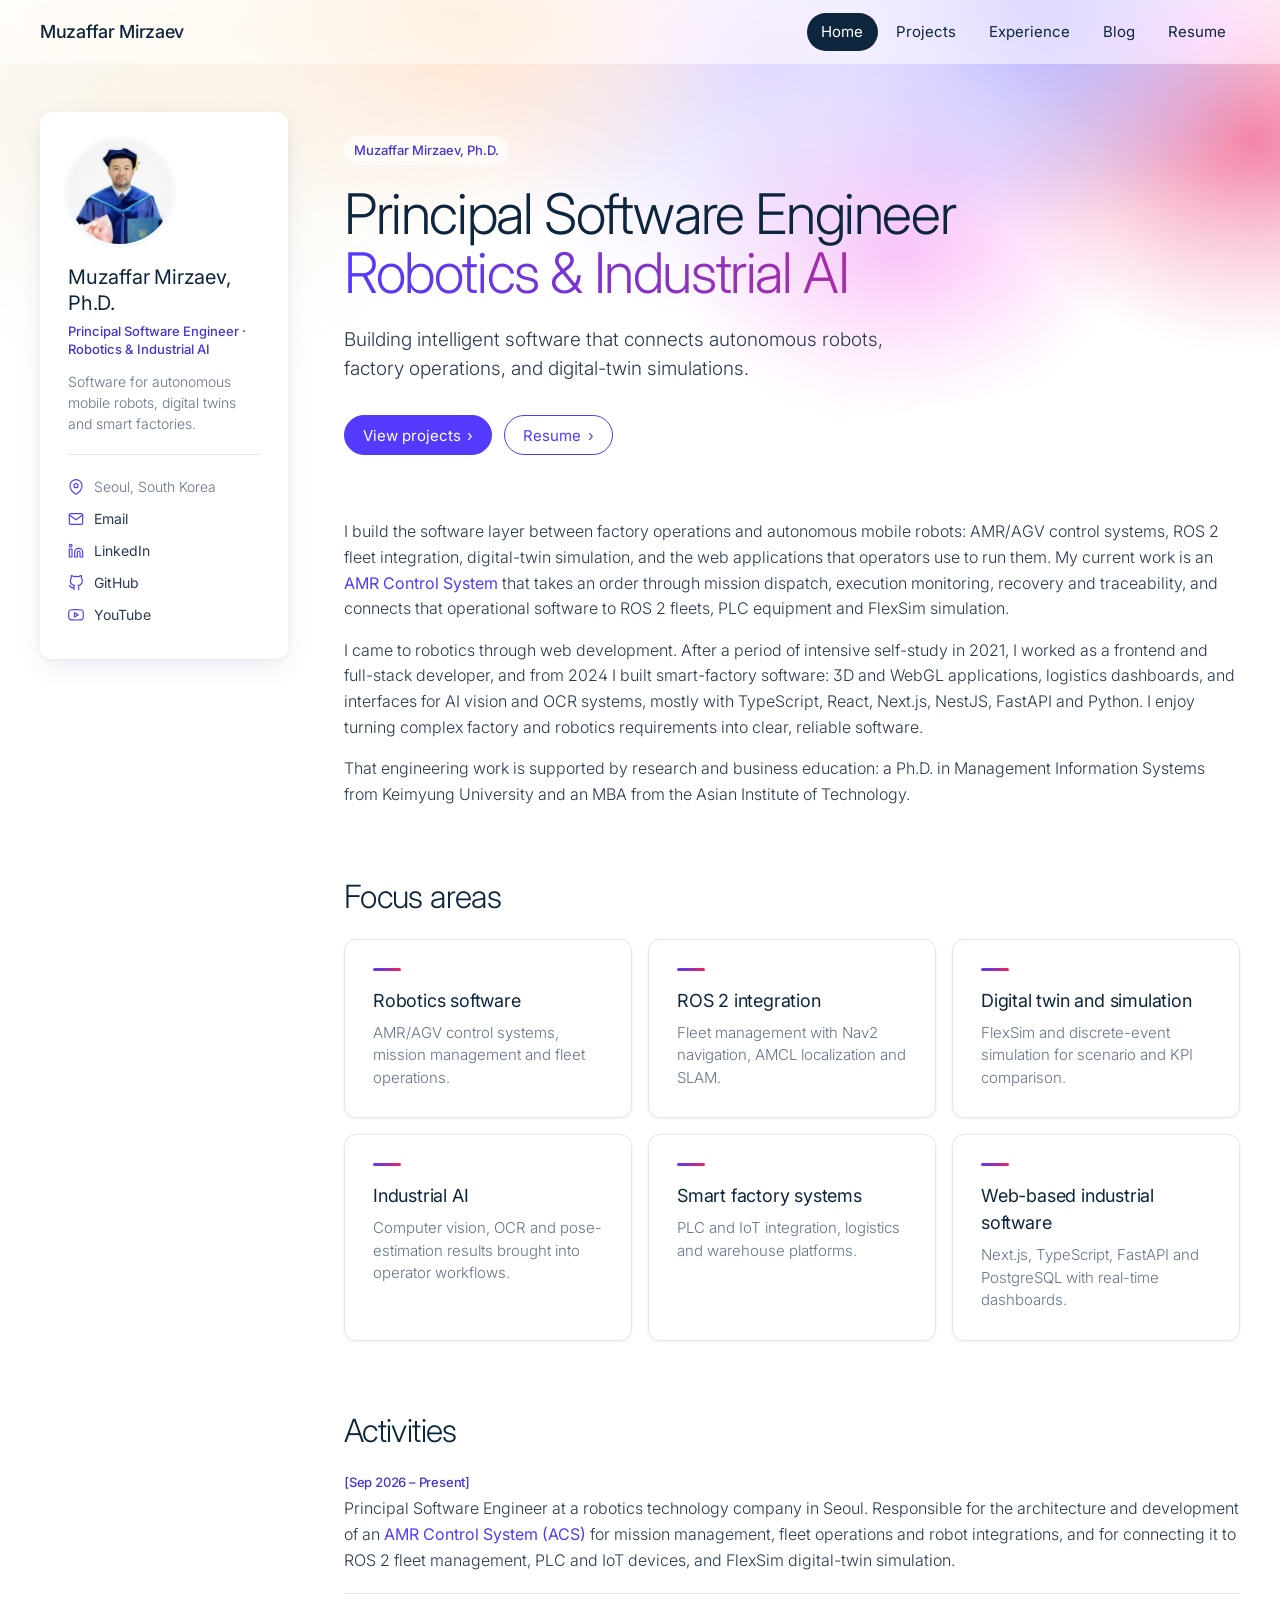
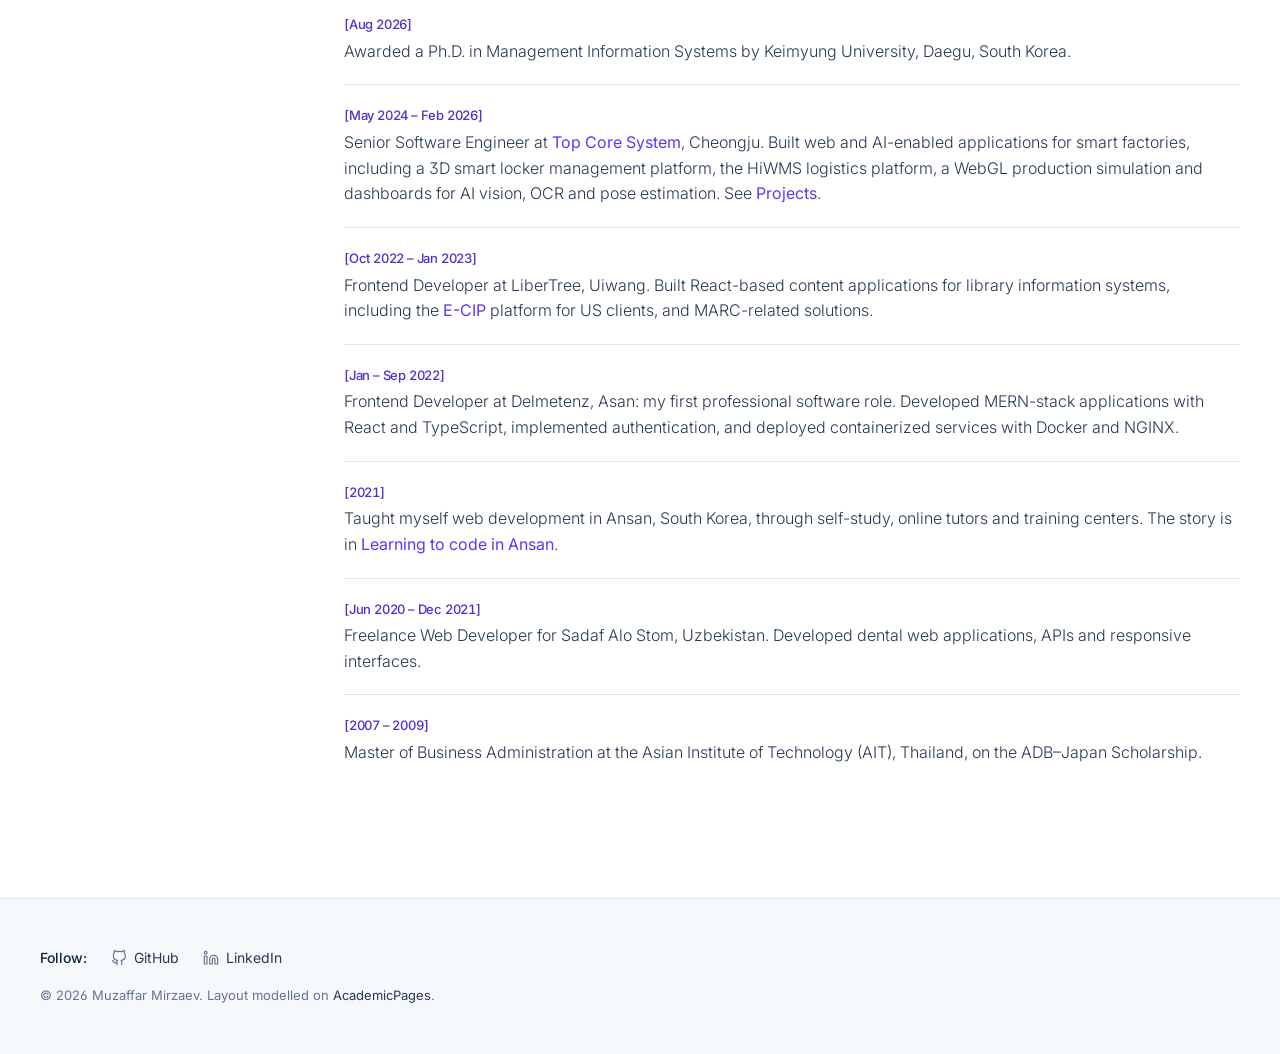
==== commit 37fb4252: "Restyle site with Stripe design system from awesome-design-md Add the Stripe DESIGN.md as the projec" ====
--- a/index.html
+++ b/index.html
@@ -59,12 +59,12 @@
     <meta property="og:image" content="https://mmp17.github.io/portfolio/images/avatar.jpg">
     <meta property="og:image:alt" content="Portrait of Muzaffar Mirzaev">
     <meta name="twitter:card" content="summary">
-    <meta name="theme-color" content="#010102">
+    <meta name="theme-color" content="#ffffff">
     <link rel="icon" href="images/favicon.png" type="image/png">
     <link rel="apple-touch-icon" href="images/favicon.png">
     <link rel="preconnect" href="https://fonts.googleapis.com">
     <link rel="preconnect" href="https://fonts.gstatic.com" crossorigin>
-    <link rel="stylesheet" href="https://fonts.googleapis.com/css2?family=Inter:wght@400;500;600&family=JetBrains+Mono:wght@400&display=swap">
+    <link rel="stylesheet" href="https://fonts.googleapis.com/css2?family=Inter:wght@300;400;500&display=swap">
     <link rel="stylesheet" href="assets/css/style.css">
     <script>document.documentElement.className = 'js';</script>
   </head>
--- a/assets/css/style.css
+++ b/assets/css/style.css
@@ -1,27 +1,30 @@
-/* Muzaffar Mirzaev — portfolio. Visual system follows the Linear design analysis in DESIGN.md. */
+/* Muzaffar Mirzaev — portfolio. Visual system follows the Stripe design analysis in DESIGN.md. */
 
 :root {
   /* Colour */
-  --primary: #5e6ad2;
-  --primary-hover: #828fff;
-  --primary-focus: #5e69d1;
+  --primary: #533afd;
+  --primary-deep: #4434d4;
+  --primary-press: #2e2b8c;
+  --primary-soft: #665efd;
+  --primary-subdued: #b9b9f9;
+  --brand-dark: #1c1e54;
+  --ink: #0d253d;
+  --ink-secondary: #273951;
+  --ink-mute: #64748d;
   --on-primary: #fff;
-  --ink: #f7f8f8;
-  --ink-muted: #d0d6e0;
-  --ink-subtle: #8a8f98;
-  --ink-tertiary: #62666d;
-  --canvas: #010102;
-  --surface-1: #0f1011;
-  --surface-2: #141516;
-  --surface-3: #18191a;
-  --hairline: #23252a;
-  --hairline-strong: #34343a;
-  --success: #27a644;
-  --edge: inset 0 1px 0 rgba(255, 255, 255, 0.04);
+  --canvas: #fff;
+  --canvas-soft: #f6f9fc;
+  --canvas-cream: #f5e9d4;
+  --hairline: #e3e8ee;
+  --ruby: #ea2261;
+  --magenta: #f96bee;
+
+  /* Elevation */
+  --shadow-1: 0 1px 3px rgba(0, 55, 112, 0.08);
+  --shadow-2: 0 8px 24px rgba(0, 55, 112, 0.08), 0 2px 6px rgba(0, 55, 112, 0.04);
 
   /* Type */
-  --font: "Inter", "SF Pro Display", -apple-system, system-ui, "Segoe UI", Roboto, sans-serif;
-  --font-mono: "JetBrains Mono", ui-monospace, "SF Mono", Menlo, monospace;
+  --font: "Inter", "SF Pro Display", system-ui, -apple-system, sans-serif;
 
   /* Shape */
   --radius-xs: 4px;
@@ -32,8 +35,8 @@
 
   /* Layout */
   --gutter: max(1.5rem, calc((100% - 1200px) / 2));
-  --sidebar: 15rem;
-  --nav-height: 56px;
+  --sidebar: 15.5rem;
+  --nav-height: 64px;
 }
 
 *,
@@ -45,35 +48,58 @@
 html {
   font-size: 16px;
   -webkit-text-size-adjust: 100%;
-  background: var(--canvas);
 }
 
 body {
+  position: relative;
   margin: 0;
   background: var(--canvas);
-  color: var(--ink-muted);
+  color: var(--ink-secondary);
   font-family: var(--font);
   font-size: 16px;
-  font-feature-settings: "cv01", "ss03";
+  font-weight: 300;
+  font-feature-settings: "ss01";
   line-height: 1.6;
-  letter-spacing: -0.05px;
   -webkit-font-smoothing: antialiased;
   -moz-osx-font-smoothing: grayscale;
 }
 
+/* Signature gradient mesh across the top of every page. */
+body::before {
+  position: absolute;
+  top: 0;
+  left: 0;
+  right: 0;
+  z-index: -1;
+  height: 560px;
+  background:
+    radial-gradient(40% 70% at 12% 20%, var(--canvas-cream) 0%, transparent 70%),
+    radial-gradient(35% 60% at 35% 0%, #ffc59a 0%, transparent 70%),
+    radial-gradient(35% 70% at 60% 10%, #c9b8ff 0%, transparent 70%),
+    radial-gradient(30% 60% at 80% 0%, var(--primary-soft) 0%, transparent 70%),
+    radial-gradient(30% 55% at 98% 25%, var(--ruby) 0%, transparent 70%),
+    radial-gradient(25% 45% at 70% 45%, var(--magenta) 0%, transparent 70%);
+  clip-path: polygon(0 0, 100% 0, 100% 62%, 0 100%);
+  opacity: 0.55;
+  -webkit-mask-image: linear-gradient(to bottom, #000 30%, transparent 100%);
+  mask-image: linear-gradient(to bottom, #000 30%, transparent 100%);
+  content: "";
+}
+
 a {
-  color: var(--primary-hover);
+  color: var(--primary);
+  font-weight: 400;
   text-decoration: none;
 }
 
 a:hover {
-  color: var(--ink);
+  color: var(--primary-press);
 }
 
 a:focus-visible,
 button:focus-visible,
 summary:focus-visible {
-  outline: 2px solid rgba(94, 105, 209, 0.6);
+  outline: 2px solid var(--primary);
   outline-offset: 2px;
   border-radius: var(--radius-xs);
 }
@@ -82,7 +108,7 @@
 h2,
 h3 {
   color: var(--ink);
-  font-weight: 600;
+  font-weight: 300;
 }
 
 strong {
@@ -94,11 +120,6 @@
   margin: 2rem 0;
   border: 0;
   border-top: 1px solid var(--hairline);
-}
-
-::selection {
-  background: rgba(94, 106, 210, 0.45);
-  color: var(--ink);
 }
 
 .skip-link {
@@ -115,15 +136,14 @@
   left: 0;
 }
 
-/* Top nav: sticky dark bar, hairline below. */
+/* Nav floats over the mesh, frosting once content scrolls under it. */
 .masthead {
   position: sticky;
   top: 0;
   z-index: 30;
-  border-bottom: 1px solid var(--hairline);
-  background: rgba(1, 1, 2, 0.8);
-  -webkit-backdrop-filter: blur(16px);
-  backdrop-filter: blur(16px);
+  background: rgba(255, 255, 255, 0.55);
+  -webkit-backdrop-filter: saturate(180%) blur(14px);
+  backdrop-filter: saturate(180%) blur(14px);
 }
 
 .masthead__inner {
@@ -135,24 +155,12 @@
   padding: 0 var(--gutter);
 }
 
-/* Brand mark: a small lavender tile before the name. */
 .masthead__brand {
-  display: inline-flex;
-  align-items: center;
-  gap: 0.6rem;
-  color: var(--ink);
-  font-size: 15px;
-  font-weight: 600;
-  letter-spacing: -0.2px;
+  color: var(--ink);
+  font-size: 18px;
+  font-weight: 500;
+  letter-spacing: -0.3px;
   white-space: nowrap;
-}
-
-.masthead__brand::before {
-  width: 18px;
-  height: 18px;
-  border-radius: 5px;
-  background: var(--primary);
-  content: "";
 }
 
 .masthead__brand:hover {
@@ -169,45 +177,43 @@
 
 .site-nav a {
   display: block;
-  padding: 0.4rem 0.75rem;
-  border-radius: var(--radius-md);
-  color: var(--ink-subtle);
-  font-size: 14px;
-  line-height: 1.5;
+  padding: 0.45rem 0.9rem;
+  border-radius: var(--radius-pill);
+  color: var(--ink);
+  font-size: 15px;
+  font-weight: 400;
 }
 
 .site-nav a:hover {
+  background: rgba(255, 255, 255, 0.6);
   color: var(--ink);
 }
 
 .site-nav a[aria-current="page"] {
-  background: var(--surface-2);
-  color: var(--ink);
+  background: var(--ink);
+  color: var(--on-primary);
 }
 
 .nav-toggle {
   display: none;
-  width: 2.5rem;
-  height: 2.5rem;
+  width: 2.75rem;
+  height: 2.75rem;
   margin-right: -0.5rem;
   padding: 0;
   border: 0;
-  border-radius: var(--radius-md);
+  border-radius: var(--radius-pill);
   background: none;
   cursor: pointer;
-}
-
-.nav-toggle:hover {
-  background: var(--surface-2);
 }
 
 .nav-toggle span,
 .nav-toggle span::before,
 .nav-toggle span::after {
   display: block;
-  width: 1.1rem;
-  height: 1.5px;
+  width: 1.2rem;
+  height: 2px;
   margin: 0 auto;
+  border-radius: 2px;
   background: var(--ink);
   content: "";
 }
@@ -223,11 +229,11 @@
 }
 
 .nav-toggle span::before {
-  top: -5px;
+  top: -6px;
 }
 
 .nav-toggle span::after {
-  top: 5px;
+  top: 6px;
 }
 
 /* Page frame: sidebar + content */
@@ -236,43 +242,42 @@
   grid-template-columns: var(--sidebar) minmax(0, 1fr);
   gap: 3.5rem;
   align-items: start;
-  padding: 3.5rem var(--gutter) 6rem;
+  padding: 3rem var(--gutter) 6rem;
 }
 
 .sidebar {
   position: sticky;
   top: calc(var(--nav-height) + 1.5rem);
-  padding: 1.5rem;
-  border: 1px solid var(--hairline);
+  padding: 1.75rem;
   border-radius: var(--radius-lg);
-  background: var(--surface-1);
-  box-shadow: var(--edge);
+  background: var(--canvas);
+  box-shadow: var(--shadow-2);
 }
 
 .author__avatar {
   display: block;
   width: 100%;
-  max-width: 6rem;
+  max-width: 6.5rem;
   height: auto;
   aspect-ratio: 1 / 1;
-  border: 1px solid var(--hairline-strong);
   border-radius: 50%;
   object-fit: cover;
   object-position: center top;
+  box-shadow: 0 0 0 4px var(--canvas-soft);
 }
 
 .author__name {
-  margin: 1.25rem 0 0.25rem;
-  color: var(--ink);
-  font-size: 18px;
-  font-weight: 600;
+  margin: 1.25rem 0 0.35rem;
+  color: var(--ink);
+  font-size: 20px;
+  font-weight: 400;
   line-height: 1.3;
-  letter-spacing: -0.3px;
+  letter-spacing: -0.2px;
 }
 
 .author__title {
   margin: 0 0 0.75rem;
-  color: var(--ink-muted);
+  color: var(--primary-deep);
   font-size: 13px;
   font-weight: 500;
   line-height: 1.45;
@@ -280,9 +285,9 @@
 
 .author__bio {
   margin: 0 0 1.25rem;
-  color: var(--ink-subtle);
-  font-size: 13px;
-  line-height: 1.55;
+  color: var(--ink-mute);
+  font-size: 14px;
+  line-height: 1.5;
 }
 
 .author__follow {
@@ -294,7 +299,7 @@
   padding: 1rem 0 0;
   border-top: 1px solid var(--hairline);
   list-style: none;
-  font-size: 13px;
+  font-size: 14px;
 }
 
 .author__urls li {
@@ -302,21 +307,25 @@
   align-items: center;
   gap: 0.6rem;
   padding: 0.3rem 0;
-  color: var(--ink-subtle);
+  color: var(--ink-mute);
 }
 
 .author__urls a {
-  color: var(--ink-muted);
+  color: var(--ink-secondary);
 }
 
 .author__urls a:hover {
-  color: var(--ink);
+  color: var(--primary);
+}
+
+.author__urls .icon {
+  color: var(--primary);
 }
 
 .icon {
   flex: 0 0 auto;
-  width: 0.95rem;
-  height: 0.95rem;
+  width: 1rem;
+  height: 1rem;
   fill: none;
   stroke: currentColor;
   stroke-width: 1.75;
@@ -327,16 +336,16 @@
 /* Content */
 .content h1 {
   margin: 0 0 1rem;
-  font-size: 40px;
-  line-height: 1.15;
-  letter-spacing: -1px;
+  font-size: 48px;
+  line-height: 1.1;
+  letter-spacing: -0.96px;
 }
 
 .content h2 {
   margin: 4.5rem 0 1.5rem;
-  font-size: 28px;
-  line-height: 1.2;
-  letter-spacing: -0.6px;
+  font-size: 32px;
+  line-height: 1.1;
+  letter-spacing: -0.64px;
 }
 
 /* Anchored headings and cards stop below the sticky nav. */
@@ -346,10 +355,10 @@
 
 .content h3 {
   margin: 1.5rem 0 0.35rem;
-  font-size: 18px;
-  font-weight: 500;
-  line-height: 1.3;
-  letter-spacing: -0.3px;
+  font-size: 20px;
+  font-weight: 400;
+  line-height: 1.4;
+  letter-spacing: -0.2px;
 }
 
 .content h1 + hr,
@@ -362,65 +371,55 @@
 }
 
 .lead {
-  color: var(--ink-muted);
-  font-size: 18px;
-  line-height: 1.5;
-  letter-spacing: -0.1px;
+  color: var(--ink);
+  font-size: 20px;
+  line-height: 1.45;
+  letter-spacing: -0.2px;
 }
 
 .note {
-  color: var(--ink-subtle);
+  color: var(--ink-mute);
   font-size: 13px;
 }
 
 /* Home page introduction */
 .hero {
   margin-bottom: 4rem;
-  padding-top: 1rem;
+  padding-top: 1.5rem;
 }
 
 .content .hero__name {
-  display: inline-flex;
-  align-items: center;
-  gap: 0.5rem;
-  margin: 0 0 1.5rem;
-  padding: 0.25rem 0.75rem 0.25rem 0.6rem;
-  border: 1px solid var(--hairline);
+  display: inline-block;
+  margin: 0 0 1.25rem;
+  padding: 4px 10px;
   border-radius: var(--radius-pill);
-  background: var(--surface-1);
-  color: var(--ink-muted);
+  background: rgba(255, 255, 255, 0.7);
+  color: var(--primary-deep);
   font-size: 13px;
   font-weight: 500;
-  letter-spacing: 0.2px;
-}
-
-.content .hero__name::before {
-  width: 6px;
-  height: 6px;
-  border-radius: 50%;
-  background: var(--success);
-  content: "";
 }
 
 .content .hero h1 {
   margin: 0;
   font-size: 56px;
-  line-height: 1.08;
-  letter-spacing: -1.8px;
+  line-height: 1.05;
+  letter-spacing: -1.4px;
 }
 
 .hero__focus {
   display: block;
-  color: var(--ink-subtle);
+  background: linear-gradient(90deg, var(--primary) 0%, var(--ruby) 100%);
+  -webkit-background-clip: text;
+  background-clip: text;
+  color: transparent;
 }
 
 .content .hero__lead {
-  max-width: 36rem;
+  max-width: 34rem;
   margin: 1.5rem 0 2rem;
-  color: var(--ink-muted);
-  font-size: 18px;
+  color: var(--ink-secondary);
+  font-size: 19px;
   line-height: 1.5;
-  letter-spacing: -0.1px;
 }
 
 .actions {
@@ -429,45 +428,46 @@
   gap: 0.75rem;
 }
 
-/* Buttons: 8px corners; lavender primary, charcoal secondary. */
+/* Buttons: tight indigo pills; secondary is an indigo outline. */
 .button {
   display: inline-flex;
   align-items: center;
+  gap: 0.4rem;
   min-height: 40px;
-  padding: 8px 16px;
-  border: 1px solid var(--hairline-strong);
-  border-radius: var(--radius-md);
-  background: var(--surface-1);
-  color: var(--ink);
-  font-size: 14px;
-  font-weight: 500;
-  line-height: 1.2;
-  box-shadow: var(--edge);
-}
-
-.button:hover {
-  background: var(--surface-3);
-  color: var(--ink);
+  padding: 8px 18px;
+  border: 1px solid var(--primary);
+  border-radius: var(--radius-pill);
+  background: var(--canvas);
+  color: var(--primary);
+  font-size: 15px;
+  font-weight: 400;
+  line-height: 1;
+}
+
+.button::after {
+  content: "\203A";
+  transition: transform 0.15s ease;
+}
+
+.button:hover::after {
+  transform: translateX(3px);
 }
 
 .button--primary {
-  border-color: var(--primary);
   background: var(--primary);
   color: var(--on-primary);
-  box-shadow: inset 0 1px 0 rgba(255, 255, 255, 0.15);
 }
 
 .button--primary:hover {
-  border-color: var(--primary-hover);
-  background: var(--primary-hover);
+  background: var(--primary-deep);
   color: var(--on-primary);
 }
 
 .button--primary:active {
-  background: var(--primary-focus);
-}
-
-/* Focus areas: feature cards. */
+  background: var(--primary-press);
+}
+
+/* Focus areas: white feature cards. */
 .focus-list {
   display: grid;
   grid-template-columns: repeat(3, minmax(0, 1fr));
@@ -478,50 +478,56 @@
 }
 
 .focus-list li {
-  padding: 1.5rem;
+  padding: 1.75rem;
   border: 1px solid var(--hairline);
   border-radius: var(--radius-lg);
-  background: var(--surface-1);
-  box-shadow: var(--edge);
-  color: var(--ink-subtle);
+  background: var(--canvas);
+  box-shadow: var(--shadow-1);
+  color: var(--ink-mute);
+  font-size: 15px;
+  line-height: 1.5;
+}
+
+.focus-list strong {
+  display: block;
+  margin-bottom: 0.5rem;
+  color: var(--ink);
+  font-size: 18px;
+  font-weight: 400;
+  letter-spacing: -0.2px;
+}
+
+.focus-list strong::before {
+  display: block;
+  width: 28px;
+  height: 3px;
+  margin-bottom: 1rem;
+  border-radius: 2px;
+  background: linear-gradient(90deg, var(--primary), var(--ruby));
+  content: "";
+}
+
+.page-nav {
+  display: flex;
+  flex-wrap: wrap;
+  gap: 0.5rem;
+  margin-top: 1.25rem;
   font-size: 14px;
-  line-height: 1.55;
-}
-
-.focus-list strong {
-  display: block;
-  margin-bottom: 0.5rem;
-  color: var(--ink);
-  font-size: 16px;
-  font-weight: 500;
-  letter-spacing: -0.2px;
-}
-
-/* In-page anchors as a pill toggle row. */
-.page-nav {
-  display: inline-flex;
-  flex-wrap: wrap;
-  gap: 0.25rem;
-  margin-top: 1rem;
-  padding: 0.25rem;
+}
+
+.page-nav a {
+  padding: 6px 14px;
   border: 1px solid var(--hairline);
-  border-radius: var(--radius-lg);
-  background: var(--surface-1);
-  font-size: 13px;
-}
-
-.page-nav a {
-  padding: 0.35rem 0.85rem;
-  border-radius: var(--radius-md);
-  color: var(--ink-subtle);
+  border-radius: var(--radius-pill);
+  background: var(--canvas);
+  color: var(--ink);
 }
 
 .page-nav a:hover {
-  background: var(--surface-2);
-  color: var(--ink);
-}
-
-/* Lists read as changelog rows. */
+  border-color: var(--primary);
+  color: var(--primary);
+}
+
 .content-list {
   margin: 0 0 1em;
   padding: 0;
@@ -550,10 +556,11 @@
 
 .content-list strong a {
   color: var(--ink);
+  font-weight: 500;
 }
 
 .content-list strong a:hover {
-  color: var(--primary-hover);
+  color: var(--primary);
 }
 
 .item-desc {
@@ -564,8 +571,9 @@
 .item-meta {
   display: block;
   margin-top: 0.4em;
-  color: var(--ink-subtle);
+  color: var(--ink-mute);
   font-size: 13px;
+  font-weight: 400;
 }
 
 .content-list--compact {
@@ -575,7 +583,7 @@
 }
 
 .content-list--compact > li {
-  font-size: 14px;
+  font-size: 15px;
 }
 
 /* Projects */
@@ -586,9 +594,8 @@
 
 .project h3 {
   margin: 0;
-  font-size: 20px;
-  font-weight: 500;
-  letter-spacing: -0.4px;
+  font-size: 22px;
+  letter-spacing: -0.22px;
 }
 
 .project h3 a {
@@ -596,7 +603,7 @@
 }
 
 .project h3 a:hover {
-  color: var(--primary-hover);
+  color: var(--primary);
 }
 
 .project .role__meta {
@@ -610,36 +617,59 @@
 
 .content .project__note {
   margin: 0.75rem 0 0;
-  color: var(--ink-subtle);
+  color: var(--ink-mute);
   font-size: 13px;
 }
 
+/* Flagship project: the inverted deep-navy featured card. */
 .project--flagship {
   margin: 1rem 0 0.5rem;
-  padding: 2rem;
-  border: 1px solid var(--hairline);
-  border-radius: var(--radius-xl);
-  background: var(--surface-1);
-  box-shadow: var(--edge);
+  padding: 2.5rem;
+  border: 0;
+  border-radius: var(--radius-lg);
+  background: var(--brand-dark);
+  box-shadow: var(--shadow-2);
+  color: rgba(255, 255, 255, 0.78);
+}
+
+.project--flagship h3,
+.project--flagship h3 a,
+.project--flagship strong,
+.project--flagship .case dt {
+  color: var(--on-primary);
 }
 
 .project--flagship h3 {
-  font-size: 28px;
-  font-weight: 600;
-  letter-spacing: -0.6px;
+  font-size: 32px;
+  line-height: 1.1;
+  letter-spacing: -0.64px;
+}
+
+.project--flagship a {
+  color: var(--primary-subdued);
+}
+
+.project--flagship .role__meta,
+.content .project--flagship .project__note,
+.project--flagship .item-meta {
+  color: rgba(255, 255, 255, 0.6);
+}
+
+.project--flagship .case li::marker {
+  color: var(--primary-subdued);
 }
 
 .case {
   display: grid;
-  grid-template-columns: 9rem minmax(0, 1fr);
+  grid-template-columns: 9.5rem minmax(0, 1fr);
   gap: 1rem 1.5rem;
   margin: 1.75rem 0 0;
-  font-size: 14px;
-  line-height: 1.6;
+  font-size: 15px;
+  line-height: 1.55;
 }
 
 .case dt {
-  color: var(--ink-subtle);
+  color: var(--ink);
   font-weight: 500;
 }
 
@@ -656,61 +686,51 @@
   margin-bottom: 0.35rem;
 }
 
-.case li::marker,
-.role li::marker,
-.item-topics li::marker {
-  color: var(--ink-tertiary);
-}
-
-/* Status badges: pill with a state dot. */
+/* Status: soft pill tags. */
 .status {
-  display: inline-flex;
-  align-items: center;
-  gap: 0.4rem;
-  padding: 2px 9px 2px 7px;
-  border: 1px solid var(--hairline);
+  display: inline-block;
+  padding: 3px 9px;
   border-radius: var(--radius-pill);
-  background: var(--surface-2);
-  color: var(--ink-muted);
+  background: var(--primary-subdued);
+  color: var(--primary-press);
   font-size: 12px;
   font-weight: 500;
-  line-height: 1.6;
+  line-height: 1.4;
   white-space: nowrap;
 }
 
-.status::before {
-  width: 7px;
-  height: 7px;
-  border-radius: 50%;
+.status--implemented {
   background: var(--primary);
-  content: "";
-}
-
-.status--implemented::before {
-  background: var(--success);
-}
-
-.status--prototype::before {
-  background: var(--primary-hover);
-}
-
-.status--planned::before {
-  border: 1.5px solid var(--ink-subtle);
-  background: transparent;
-}
-
-/* Dates in mono, like changelog versions. */
+  color: var(--on-primary);
+}
+
+.status--prototype {
+  background: var(--primary-subdued);
+  color: var(--primary-press);
+}
+
+.status--planned {
+  background: var(--canvas-soft);
+  color: var(--ink-mute);
+  box-shadow: inset 0 0 0 1px var(--hairline);
+}
+
+/* Dates use tabular figures, the quiet financial-data signal. */
 .activity-date,
-.role__meta {
-  color: var(--ink-subtle);
-  font-family: var(--font-mono);
-  font-size: 12.5px;
-  letter-spacing: 0;
+.role__meta,
+.item-date {
+  color: var(--ink-mute);
+  font-size: 13px;
+  font-weight: 400;
+  font-feature-settings: "tnum";
+  letter-spacing: -0.2px;
 }
 
 .activity-date {
   display: block;
-  margin-bottom: 0.35em;
+  margin-bottom: 0.3em;
+  color: var(--primary-deep);
+  font-weight: 500;
 }
 
 .role {
@@ -742,12 +762,13 @@
 .table {
   width: 100%;
   border-collapse: collapse;
-  font-size: 14px;
+  font-size: 15px;
+  font-feature-settings: "tnum";
 }
 
 .table th,
 .table td {
-  padding: 0.75rem 1rem 0.75rem 0;
+  padding: 0.8rem 1rem 0.8rem 0;
   border-bottom: 1px solid var(--hairline);
   text-align: left;
   vertical-align: top;
@@ -762,13 +783,13 @@
 
 .table--status {
   margin-top: 1.5rem;
-  font-size: 13px;
+  font-size: 14px;
 }
 
 .table--status caption {
   padding-bottom: 0.75rem;
   color: var(--ink);
-  font-size: 15px;
+  font-size: 16px;
   font-weight: 500;
   text-align: left;
 }
@@ -779,8 +800,8 @@
 }
 
 .table--status thead th {
-  color: var(--ink-subtle);
-  font-size: 12px;
+  color: var(--ink-mute);
+  font-size: 13px;
 }
 
 .map-embed iframe {
@@ -788,51 +809,47 @@
   width: 100%;
   height: 280px;
   margin-top: 1rem;
-  border: 1px solid var(--hairline);
+  border: 0;
   border-radius: var(--radius-lg);
-}
-
-/* Blog tabs: pill toggle; selected lifts onto surface-2. */
+  box-shadow: var(--shadow-1);
+}
+
+/* Blog tabs: pills; the selected one fills navy. */
 .tabs {
   display: none;
-  gap: 0.25rem;
-  width: fit-content;
-  max-width: 100%;
+  gap: 0.5rem;
   margin-bottom: 2rem;
-  padding: 0.25rem;
+  overflow-x: auto;
+}
+
+.js .tabs {
+  display: flex;
+}
+
+.tabs__tab {
+  flex: 0 0 auto;
+  padding: 8px 16px;
   border: 1px solid var(--hairline);
   border-radius: var(--radius-pill);
-  background: var(--surface-1);
-  overflow-x: auto;
-}
-
-.js .tabs {
-  display: flex;
-}
-
-.tabs__tab {
-  flex: 0 0 auto;
-  padding: 6px 14px;
-  border: 0;
-  border-radius: var(--radius-pill);
-  background: transparent;
-  color: var(--ink-subtle);
+  background: var(--canvas);
+  color: var(--ink);
   font: inherit;
   font-size: 14px;
-  font-weight: 500;
-  line-height: 1.5;
+  font-weight: 400;
+  line-height: 1.2;
   white-space: nowrap;
   cursor: pointer;
 }
 
 .tabs__tab:hover {
-  color: var(--ink);
+  border-color: var(--primary);
+  color: var(--primary);
 }
 
 .tabs__tab[aria-selected="true"] {
-  background: var(--surface-3);
-  box-shadow: inset 0 0 0 1px var(--hairline-strong);
-  color: var(--ink);
+  border-color: var(--ink);
+  background: var(--ink);
+  color: var(--on-primary);
 }
 
 /* With scripting off, every panel is shown and needs its own heading. */
@@ -847,23 +864,24 @@
 
 .item-eyebrow {
   display: block;
-  margin: 0 0 0.4rem;
-  color: var(--ink-subtle);
+  margin: 0 0 0.35rem;
+  color: var(--primary-deep);
   font-size: 12px;
   font-weight: 500;
-  letter-spacing: 0.4px;
+  font-feature-settings: "tnum";
 }
 
 .facts {
   display: grid;
   grid-template-columns: auto minmax(0, 1fr);
-  gap: 0.25rem 1rem;
+  gap: 0.2rem 1rem;
   margin: 0.75rem 0 0;
-  font-size: 13px;
+  font-size: 14px;
 }
 
 .facts dt {
-  color: var(--ink-subtle);
+  color: var(--ink);
+  font-weight: 500;
 }
 
 .facts dd {
@@ -876,13 +894,9 @@
 }
 
 .content summary {
-  color: var(--ink-muted);
-  font-weight: 500;
+  color: var(--primary);
+  font-weight: 400;
   cursor: pointer;
-}
-
-.content summary:hover {
-  color: var(--ink);
 }
 
 .content details p {
@@ -910,28 +924,29 @@
   display: block;
   max-width: 100%;
   height: auto;
-  border: 1px solid var(--hairline);
-  border-radius: var(--radius-xl);
+  border-radius: var(--radius-lg);
+  box-shadow: var(--shadow-2);
 }
 
 .article figcaption {
-  margin-top: 0.5rem;
-  color: var(--ink-subtle);
+  margin-top: 0.6rem;
+  color: var(--ink-mute);
   font-size: 13px;
 }
 
 .article pre {
-  padding: 1rem 1.25rem;
-  border: 1px solid var(--hairline);
+  padding: 1.25rem 1.5rem;
   border-radius: var(--radius-lg);
-  background: var(--surface-1);
+  background: var(--brand-dark);
+  box-shadow: var(--shadow-2);
+  color: #e3e8ee;
   font-size: 13px;
-  line-height: 1.6;
+  line-height: 1.65;
   overflow-x: auto;
 }
 
 .article code {
-  font-family: var(--font-mono);
+  font-family: ui-monospace, SFMono-Regular, Menlo, Consolas, monospace;
   font-size: 0.875em;
 }
 
@@ -947,14 +962,14 @@
 .post-list > .post-card {
   display: grid;
   grid-template-columns: 22rem minmax(0, 1fr);
-  gap: 1.5rem;
+  gap: 1.75rem;
   align-items: start;
-  margin-bottom: 1rem;
-  padding: 1.25rem;
+  margin-bottom: 1.25rem;
+  padding: 1.5rem;
   border: 1px solid var(--hairline);
-  border-radius: var(--radius-xl);
-  background: var(--surface-1);
-  box-shadow: var(--edge);
+  border-radius: var(--radius-lg);
+  background: var(--canvas);
+  box-shadow: var(--shadow-1);
 }
 
 .video-card__thumb img,
@@ -970,42 +985,38 @@
 
 .video-card strong,
 .post-card strong {
-  font-size: 18px;
-  font-weight: 500;
+  font-size: 20px;
+  font-weight: 400;
   line-height: 1.35;
-  letter-spacing: -0.3px;
+  letter-spacing: -0.2px;
 }
 
 .video-card strong a,
 .post-card strong a {
   color: var(--ink);
+  font-weight: 400;
 }
 
 .video-card strong a:hover,
 .post-card strong a:hover {
-  color: var(--primary-hover);
+  color: var(--primary);
 }
 
 .video-card .item-meta a::after,
 .post-card .item-meta a::after {
-  margin-left: 0.35rem;
-  content: "\2197";
+  margin-left: 0.3rem;
+  content: "\203A";
 }
 
 .item-date {
   margin-left: 0.25rem;
-  color: var(--ink-subtle);
-  font-family: var(--font-mono);
-  font-size: 12px;
-  font-weight: 400;
-  letter-spacing: 0;
   white-space: nowrap;
 }
 
 .post-card__photos {
   display: grid;
   grid-template-columns: repeat(auto-fill, minmax(5rem, 1fr));
-  gap: 0.4rem;
+  gap: 0.5rem;
 }
 
 .post-card__photos img {
@@ -1017,7 +1028,7 @@
 }
 
 .post-card .item-meta {
-  color: var(--ink-subtle);
+  color: var(--ink-mute);
 }
 
 .post-card__body {
@@ -1065,7 +1076,6 @@
   max-height: 21rem;
   padding-right: 0.25rem;
   overflow-y: auto;
-  scrollbar-color: var(--hairline-strong) transparent;
 }
 
 @media (min-width: 57.81em) {
@@ -1098,12 +1108,12 @@
   margin: 0;
   padding: 0;
   border: 0;
-  background: rgba(1, 1, 2, 0.96);
-  color: var(--ink);
+  background: rgba(13, 37, 61, 0.96);
+  color: var(--on-primary);
 }
 
 .lightbox::backdrop {
-  background: #000;
+  background: var(--ink);
 }
 
 .lightbox__stage {
@@ -1127,9 +1137,9 @@
   top: 1.1rem;
   left: 50%;
   transform: translateX(-50%);
-  color: var(--ink-subtle);
-  font-family: var(--font-mono);
-  font-size: 13px;
+  color: rgba(255, 255, 255, 0.75);
+  font-size: 14px;
+  font-feature-settings: "tnum";
 }
 
 .lightbox__button {
@@ -1140,20 +1150,24 @@
   width: 44px;
   height: 44px;
   padding: 0;
-  border: 1px solid var(--hairline-strong);
-  border-radius: var(--radius-md);
-  background: var(--surface-2);
-  color: var(--ink);
+  border: 0;
+  border-radius: 50%;
+  background: rgba(255, 255, 255, 0.14);
+  color: var(--on-primary);
   cursor: pointer;
 }
 
 .lightbox__button:hover {
-  background: var(--surface-3);
+  background: var(--primary);
+}
+
+.lightbox__button:focus-visible {
+  outline-color: var(--on-primary);
 }
 
 .lightbox__button .icon {
-  width: 1.15rem;
-  height: 1.15rem;
+  width: 1.25rem;
+  height: 1.25rem;
 }
 
 .lightbox__button--close {
@@ -1191,11 +1205,12 @@
 
 /* Footer */
 .page-footer {
-  padding: 2.5rem var(--gutter) 3rem;
+  padding: 3rem var(--gutter);
   border-top: 1px solid var(--hairline);
-  background: var(--canvas);
-  color: var(--ink-subtle);
-  font-size: 13px;
+  background: var(--canvas-soft);
+  color: var(--ink-mute);
+  font-size: 14px;
+  font-weight: 400;
 }
 
 .page-footer ul {
@@ -1215,25 +1230,20 @@
 }
 
 .page-footer strong {
-  color: var(--ink-muted);
+  color: var(--ink);
 }
 
 .page-footer a {
-  color: var(--ink-subtle);
+  color: var(--ink-secondary);
 }
 
 .page-footer a:hover {
-  color: var(--ink);
+  color: var(--primary);
 }
 
 .page-footer p {
   margin: 0;
-  color: var(--ink-tertiary);
-  font-size: 12px;
-}
-
-.page-footer p a {
-  color: var(--ink-subtle);
+  font-size: 13px;
 }
 
 /* Tablet and below */
@@ -1242,6 +1252,10 @@
     --gutter: 1.5rem;
   }
 
+  body::before {
+    height: 420px;
+  }
+
   .nav-toggle {
     display: block;
   }
@@ -1249,10 +1263,11 @@
   .site-nav {
     position: absolute;
     top: 100%;
-    left: 0;
-    right: 0;
-    border-bottom: 1px solid var(--hairline);
+    left: 0.75rem;
+    right: 0.75rem;
+    border-radius: var(--radius-lg);
     background: var(--canvas);
+    box-shadow: var(--shadow-2);
   }
 
   .js .site-nav:not(.is-open) {
@@ -1261,12 +1276,13 @@
 
   .site-nav ul {
     display: block;
-    padding: 0.5rem var(--gutter) 1rem;
+    padding: 0.5rem;
   }
 
   .site-nav a {
-    padding: 0.7rem 0.75rem;
-    font-size: 15px;
+    padding: 0.75rem 1rem;
+    border-radius: var(--radius-md);
+    font-size: 16px;
   }
 
   .main {
@@ -1287,7 +1303,7 @@
 
   .author__avatar {
     flex: 0 0 auto;
-    width: 4rem;
+    width: 4.5rem;
   }
 
   .author__content {
@@ -1311,13 +1327,13 @@
     display: block;
     width: 100%;
     min-height: 44px;
-    border: 1px solid var(--hairline-strong);
-    border-radius: var(--radius-md);
-    background: var(--surface-2);
-    color: var(--ink);
+    border: 1px solid var(--primary);
+    border-radius: var(--radius-pill);
+    background: var(--canvas);
+    color: var(--primary);
     font: inherit;
-    font-size: 14px;
-    font-weight: 500;
+    font-size: 15px;
+    font-weight: 400;
     cursor: pointer;
   }
 
@@ -1335,17 +1351,17 @@
   }
 
   .content h1 {
-    font-size: 34px;
+    font-size: 40px;
   }
 
   .content h2 {
     margin-top: 3.5rem;
-    font-size: 24px;
+    font-size: 28px;
   }
 
   .content .hero h1 {
     font-size: 44px;
-    letter-spacing: -1.4px;
+    letter-spacing: -1px;
   }
 
   .focus-list {
@@ -1353,11 +1369,11 @@
   }
 
   .project--flagship {
-    padding: 1.5rem;
+    padding: 1.75rem;
   }
 
   .project--flagship h3 {
-    font-size: 24px;
+    font-size: 26px;
   }
 
   .table th {
@@ -1377,12 +1393,12 @@
   }
 
   .content h1 {
-    font-size: 30px;
-    letter-spacing: -0.8px;
+    font-size: 34px;
+    letter-spacing: -0.6px;
   }
 
   .content h2 {
-    font-size: 22px;
+    font-size: 26px;
   }
 
   /* The author card directly above already shows the name. */
@@ -1392,11 +1408,11 @@
 
   .content .hero h1 {
     font-size: 36px;
-    letter-spacing: -1px;
+    letter-spacing: -0.8px;
   }
 
   .content .hero__lead {
-    font-size: 16px;
+    font-size: 17px;
   }
 
   .focus-list,
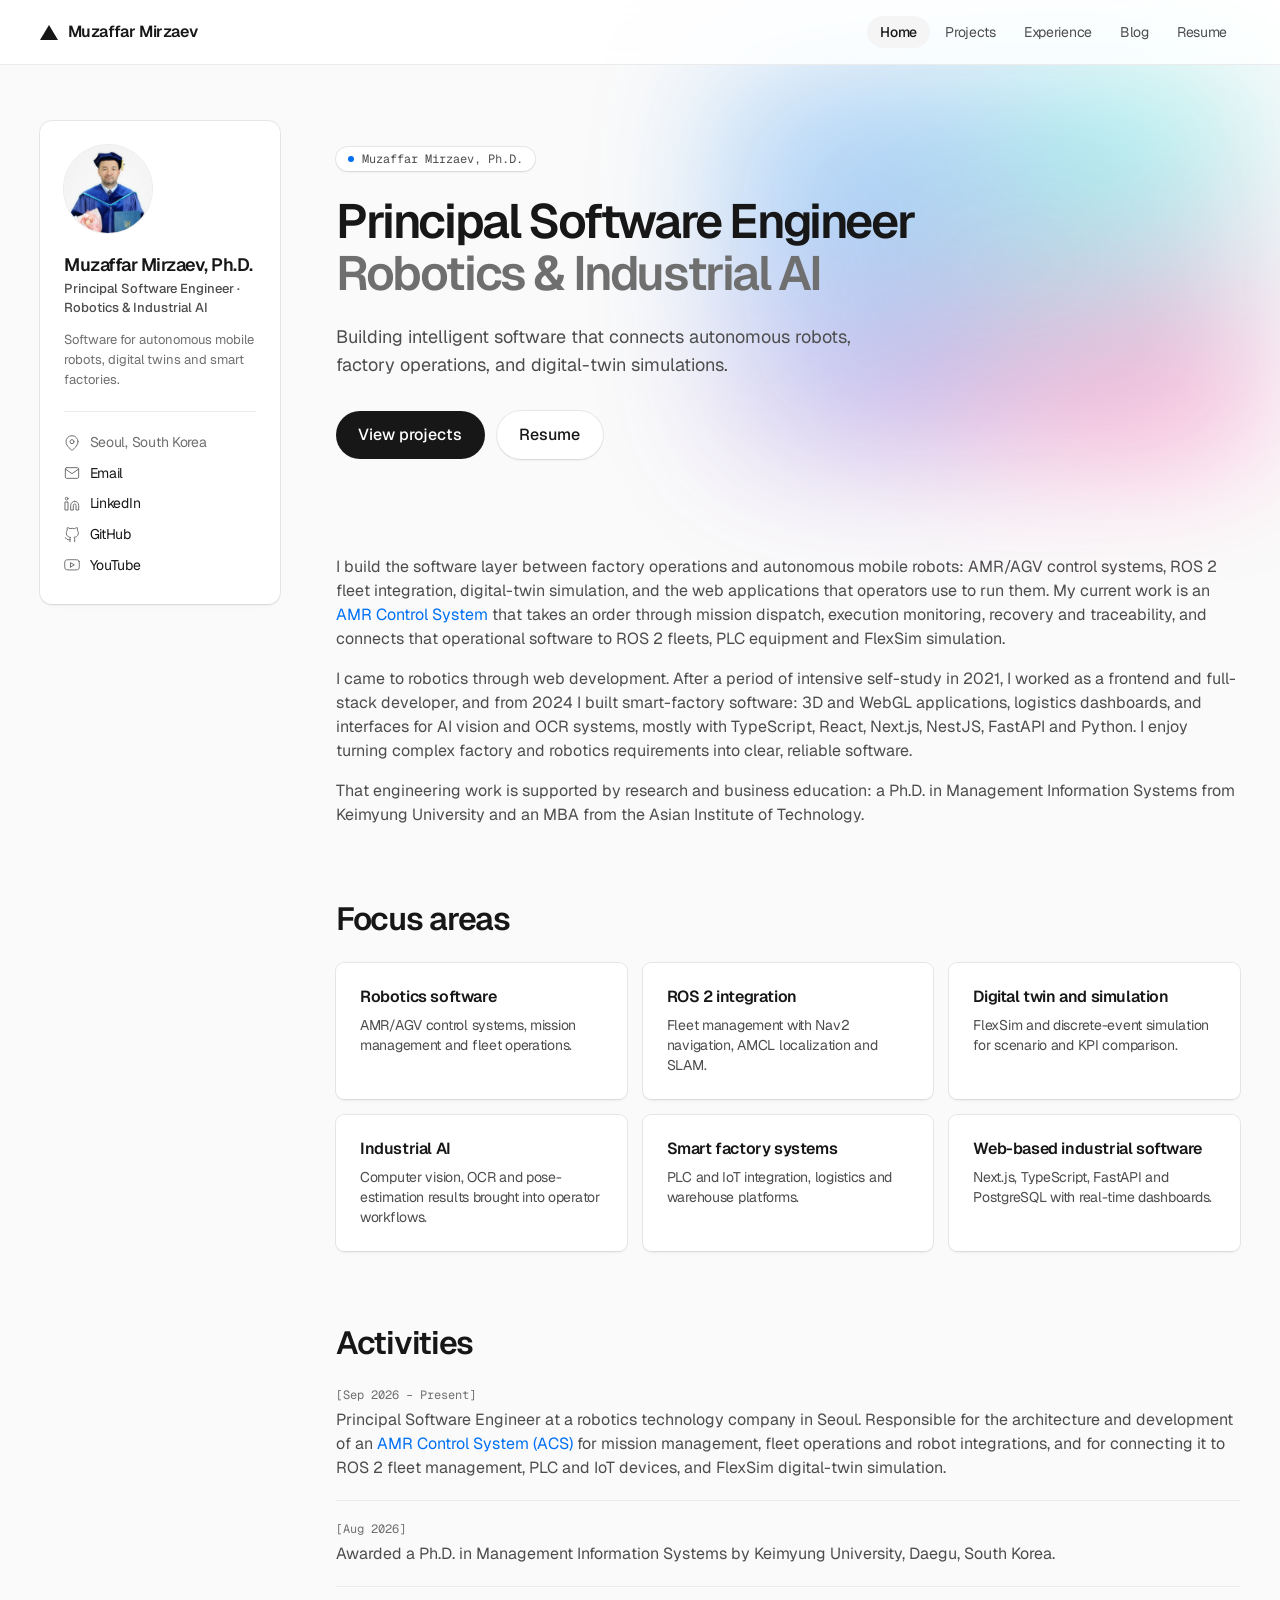
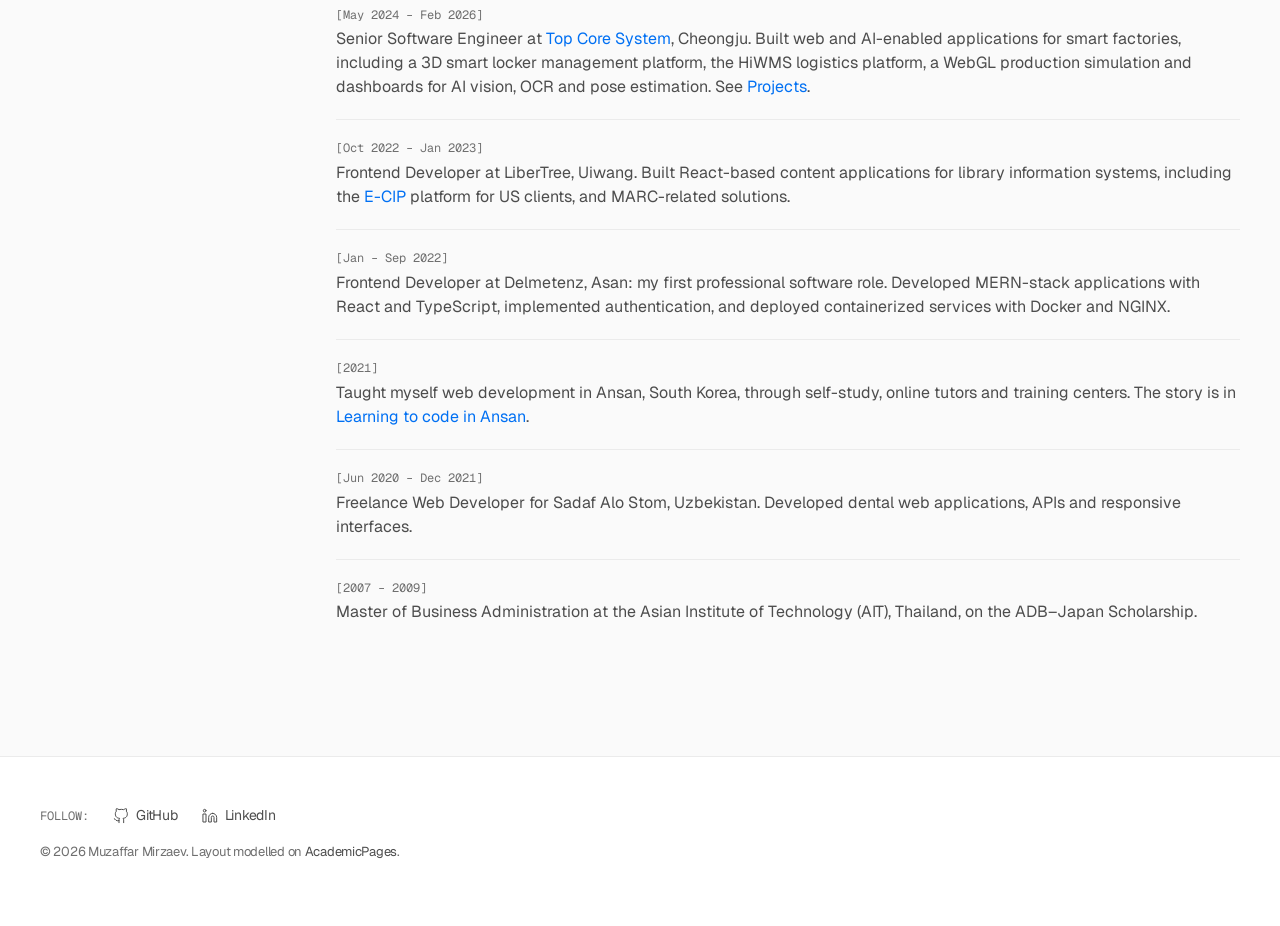
==== commit 09800aad: "Restyle site with Vercel design system from awesome-design-md Add the Vercel DESIGN.md as the projec" ====
--- a/index.html
+++ b/index.html
@@ -59,12 +59,12 @@
     <meta property="og:image" content="https://mmp17.github.io/portfolio/images/avatar.jpg">
     <meta property="og:image:alt" content="Portrait of Muzaffar Mirzaev">
     <meta name="twitter:card" content="summary">
-    <meta name="theme-color" content="#ffffff">
+    <meta name="theme-color" content="#fafafa">
     <link rel="icon" href="images/favicon.png" type="image/png">
     <link rel="apple-touch-icon" href="images/favicon.png">
     <link rel="preconnect" href="https://fonts.googleapis.com">
     <link rel="preconnect" href="https://fonts.gstatic.com" crossorigin>
-    <link rel="stylesheet" href="https://fonts.googleapis.com/css2?family=Inter:wght@300;400;500&display=swap">
+    <link rel="stylesheet" href="https://fonts.googleapis.com/css2?family=Geist:wght@400;500;600&family=Geist+Mono:wght@400&display=swap">
     <link rel="stylesheet" href="assets/css/style.css">
     <script>document.documentElement.className = 'js';</script>
   </head>
--- a/assets/css/style.css
+++ b/assets/css/style.css
@@ -1,41 +1,43 @@
-/* Muzaffar Mirzaev — portfolio. Visual system follows the Stripe design analysis in DESIGN.md. */
+/* Muzaffar Mirzaev — portfolio. Visual system follows the Vercel design analysis in DESIGN.md. */
 
 :root {
   /* Colour */
-  --primary: #533afd;
-  --primary-deep: #4434d4;
-  --primary-press: #2e2b8c;
-  --primary-soft: #665efd;
-  --primary-subdued: #b9b9f9;
-  --brand-dark: #1c1e54;
-  --ink: #0d253d;
-  --ink-secondary: #273951;
-  --ink-mute: #64748d;
+  --primary: #171717;
   --on-primary: #fff;
+  --ink: #171717;
+  --body: #4d4d4d;
+  --mute: #6f6f6f;
+  --hairline: #ebebeb;
+  --hairline-strong: #a1a1a1;
   --canvas: #fff;
-  --canvas-soft: #f6f9fc;
-  --canvas-cream: #f5e9d4;
-  --hairline: #e3e8ee;
-  --ruby: #ea2261;
-  --magenta: #f96bee;
-
-  /* Elevation */
-  --shadow-1: 0 1px 3px rgba(0, 55, 112, 0.08);
-  --shadow-2: 0 8px 24px rgba(0, 55, 112, 0.08), 0 2px 6px rgba(0, 55, 112, 0.04);
+  --canvas-soft: #fafafa;
+  --canvas-soft-2: #f5f5f5;
+  --link: #0070f3;
+  --link-deep: #0761d1;
+  --link-bg-soft: #d3e5ff;
+  --warning: #f5a623;
+  --warning-soft: #ffefcf;
+  --warning-deep: #ab570a;
+
+  /* Elevation: stacked small offsets plus an inset hairline. */
+  --ring: 0 0 0 1px rgba(0, 0, 0, 0.08);
+  --shadow-2: var(--ring), 0 1px 1px rgba(0, 0, 0, 0.02), 0 2px 2px rgba(0, 0, 0, 0.04);
+  --shadow-3: var(--ring), 0 2px 2px rgba(0, 0, 0, 0.04), 0 8px 8px -8px rgba(0, 0, 0, 0.04);
+  --shadow-4: var(--ring), 0 2px 2px rgba(0, 0, 0, 0.04), 0 8px 16px -4px rgba(0, 0, 0, 0.04);
 
   /* Type */
-  --font: "Inter", "SF Pro Display", system-ui, -apple-system, sans-serif;
+  --font: "Geist", "Inter", system-ui, -apple-system, sans-serif;
+  --font-mono: "Geist Mono", ui-monospace, SFMono-Regular, Menlo, Monaco, monospace;
 
   /* Shape */
-  --radius-xs: 4px;
+  --radius-sm: 6px;
   --radius-md: 8px;
   --radius-lg: 12px;
-  --radius-xl: 16px;
-  --radius-pill: 9999px;
+  --radius-pill: 100px;
 
   /* Layout */
   --gutter: max(1.5rem, calc((100% - 1200px) / 2));
-  --sidebar: 15.5rem;
+  --sidebar: 15rem;
   --nav-height: 64px;
 }
 
@@ -51,64 +53,45 @@
 }
 
 body {
-  position: relative;
   margin: 0;
-  background: var(--canvas);
-  color: var(--ink-secondary);
+  background: var(--canvas-soft);
+  color: var(--body);
   font-family: var(--font);
   font-size: 16px;
-  font-weight: 300;
-  font-feature-settings: "ss01";
-  line-height: 1.6;
+  line-height: 1.5;
   -webkit-font-smoothing: antialiased;
   -moz-osx-font-smoothing: grayscale;
 }
 
-/* Signature gradient mesh across the top of every page. */
-body::before {
-  position: absolute;
-  top: 0;
-  left: 0;
-  right: 0;
-  z-index: -1;
-  height: 560px;
-  background:
-    radial-gradient(40% 70% at 12% 20%, var(--canvas-cream) 0%, transparent 70%),
-    radial-gradient(35% 60% at 35% 0%, #ffc59a 0%, transparent 70%),
-    radial-gradient(35% 70% at 60% 10%, #c9b8ff 0%, transparent 70%),
-    radial-gradient(30% 60% at 80% 0%, var(--primary-soft) 0%, transparent 70%),
-    radial-gradient(30% 55% at 98% 25%, var(--ruby) 0%, transparent 70%),
-    radial-gradient(25% 45% at 70% 45%, var(--magenta) 0%, transparent 70%);
-  clip-path: polygon(0 0, 100% 0, 100% 62%, 0 100%);
-  opacity: 0.55;
-  -webkit-mask-image: linear-gradient(to bottom, #000 30%, transparent 100%);
-  mask-image: linear-gradient(to bottom, #000 30%, transparent 100%);
-  content: "";
+::selection {
+  background: var(--ink);
+  color: #f2f2f2;
 }
 
 a {
-  color: var(--primary);
-  font-weight: 400;
+  color: var(--link);
   text-decoration: none;
 }
 
 a:hover {
-  color: var(--primary-press);
+  color: var(--link-deep);
+  text-decoration: underline;
+  text-underline-offset: 3px;
 }
 
 a:focus-visible,
 button:focus-visible,
 summary:focus-visible {
-  outline: 2px solid var(--primary);
+  outline: 2px solid var(--link);
   outline-offset: 2px;
-  border-radius: var(--radius-xs);
+  border-radius: var(--radius-sm);
 }
 
 h1,
 h2,
 h3 {
   color: var(--ink);
-  font-weight: 300;
+  font-weight: 600;
 }
 
 strong {
@@ -136,14 +119,15 @@
   left: 0;
 }
 
-/* Nav floats over the mesh, frosting once content scrolls under it. */
+/* Nav bar: white, hairline below, ghost-pill links. */
 .masthead {
   position: sticky;
   top: 0;
   z-index: 30;
-  background: rgba(255, 255, 255, 0.55);
-  -webkit-backdrop-filter: saturate(180%) blur(14px);
-  backdrop-filter: saturate(180%) blur(14px);
+  border-bottom: 1px solid var(--hairline);
+  background: rgba(255, 255, 255, 0.85);
+  -webkit-backdrop-filter: saturate(180%) blur(8px);
+  backdrop-filter: saturate(180%) blur(8px);
 }
 
 .masthead__inner {
@@ -155,21 +139,35 @@
   padding: 0 var(--gutter);
 }
 
+/* Brand mark: a small black triangle before the name. */
 .masthead__brand {
-  color: var(--ink);
-  font-size: 18px;
-  font-weight: 500;
-  letter-spacing: -0.3px;
+  display: inline-flex;
+  align-items: center;
+  gap: 0.6rem;
+  color: var(--ink);
+  font-size: 16px;
+  font-weight: 600;
+  letter-spacing: -0.4px;
   white-space: nowrap;
 }
 
+.masthead__brand::before {
+  width: 0;
+  height: 0;
+  border-right: 9px solid transparent;
+  border-bottom: 15px solid var(--ink);
+  border-left: 9px solid transparent;
+  content: "";
+}
+
 .masthead__brand:hover {
   color: var(--ink);
+  text-decoration: none;
 }
 
 .site-nav ul {
   display: flex;
-  gap: 0.25rem;
+  gap: 0.15rem;
   margin: 0;
   padding: 0;
   list-style: none;
@@ -177,31 +175,34 @@
 
 .site-nav a {
   display: block;
-  padding: 0.45rem 0.9rem;
-  border-radius: var(--radius-pill);
-  color: var(--ink);
-  font-size: 15px;
-  font-weight: 400;
+  padding: 0.4rem 0.8rem;
+  border-radius: 9999px;
+  color: var(--body);
+  font-size: 14px;
+  line-height: 20px;
+  letter-spacing: -0.28px;
 }
 
 .site-nav a:hover {
-  background: rgba(255, 255, 255, 0.6);
-  color: var(--ink);
+  background: var(--canvas-soft-2);
+  color: var(--ink);
+  text-decoration: none;
 }
 
 .site-nav a[aria-current="page"] {
-  background: var(--ink);
-  color: var(--on-primary);
+  background: var(--canvas-soft-2);
+  color: var(--ink);
+  font-weight: 500;
 }
 
 .nav-toggle {
   display: none;
-  width: 2.75rem;
-  height: 2.75rem;
+  width: 2.5rem;
+  height: 2.5rem;
   margin-right: -0.5rem;
   padding: 0;
   border: 0;
-  border-radius: var(--radius-pill);
+  border-radius: 9999px;
   background: none;
   cursor: pointer;
 }
@@ -210,10 +211,9 @@
 .nav-toggle span::before,
 .nav-toggle span::after {
   display: block;
-  width: 1.2rem;
-  height: 2px;
+  width: 1.1rem;
+  height: 1.5px;
   margin: 0 auto;
-  border-radius: 2px;
   background: var(--ink);
   content: "";
 }
@@ -229,11 +229,11 @@
 }
 
 .nav-toggle span::before {
-  top: -6px;
+  top: -5px;
 }
 
 .nav-toggle span::after {
-  top: 6px;
+  top: 5px;
 }
 
 /* Page frame: sidebar + content */
@@ -242,42 +242,42 @@
   grid-template-columns: var(--sidebar) minmax(0, 1fr);
   gap: 3.5rem;
   align-items: start;
-  padding: 3rem var(--gutter) 6rem;
+  padding: 3.5rem var(--gutter) 6rem;
 }
 
 .sidebar {
   position: sticky;
   top: calc(var(--nav-height) + 1.5rem);
-  padding: 1.75rem;
+  padding: 1.5rem;
   border-radius: var(--radius-lg);
   background: var(--canvas);
-  box-shadow: var(--shadow-2);
+  box-shadow: var(--shadow-3);
 }
 
 .author__avatar {
   display: block;
   width: 100%;
-  max-width: 6.5rem;
+  max-width: 5.5rem;
   height: auto;
   aspect-ratio: 1 / 1;
   border-radius: 50%;
+  box-shadow: var(--ring);
   object-fit: cover;
   object-position: center top;
-  box-shadow: 0 0 0 4px var(--canvas-soft);
 }
 
 .author__name {
-  margin: 1.25rem 0 0.35rem;
-  color: var(--ink);
-  font-size: 20px;
-  font-weight: 400;
+  margin: 1.25rem 0 0.25rem;
+  color: var(--ink);
+  font-size: 18px;
+  font-weight: 600;
   line-height: 1.3;
-  letter-spacing: -0.2px;
+  letter-spacing: -0.5px;
 }
 
 .author__title {
   margin: 0 0 0.75rem;
-  color: var(--primary-deep);
+  color: var(--body);
   font-size: 13px;
   font-weight: 500;
   line-height: 1.45;
@@ -285,9 +285,9 @@
 
 .author__bio {
   margin: 0 0 1.25rem;
-  color: var(--ink-mute);
-  font-size: 14px;
-  line-height: 1.5;
+  color: var(--mute);
+  font-size: 13px;
+  line-height: 1.55;
 }
 
 .author__follow {
@@ -300,6 +300,7 @@
   border-top: 1px solid var(--hairline);
   list-style: none;
   font-size: 14px;
+  letter-spacing: -0.28px;
 }
 
 .author__urls li {
@@ -307,19 +308,11 @@
   align-items: center;
   gap: 0.6rem;
   padding: 0.3rem 0;
-  color: var(--ink-mute);
+  color: var(--mute);
 }
 
 .author__urls a {
-  color: var(--ink-secondary);
-}
-
-.author__urls a:hover {
-  color: var(--primary);
-}
-
-.author__urls .icon {
-  color: var(--primary);
+  color: var(--ink);
 }
 
 .icon {
@@ -328,7 +321,7 @@
   height: 1rem;
   fill: none;
   stroke: currentColor;
-  stroke-width: 1.75;
+  stroke-width: 1.5;
   stroke-linecap: round;
   stroke-linejoin: round;
 }
@@ -336,16 +329,16 @@
 /* Content */
 .content h1 {
   margin: 0 0 1rem;
-  font-size: 48px;
+  font-size: 40px;
   line-height: 1.1;
-  letter-spacing: -0.96px;
+  letter-spacing: -2px;
 }
 
 .content h2 {
   margin: 4.5rem 0 1.5rem;
   font-size: 32px;
-  line-height: 1.1;
-  letter-spacing: -0.64px;
+  line-height: 40px;
+  letter-spacing: -1.28px;
 }
 
 /* Anchored headings and cards stop below the sticky nav. */
@@ -356,9 +349,8 @@
 .content h3 {
   margin: 1.5rem 0 0.35rem;
   font-size: 20px;
-  font-weight: 400;
-  line-height: 1.4;
-  letter-spacing: -0.2px;
+  line-height: 28px;
+  letter-spacing: -0.6px;
 }
 
 .content h1 + hr,
@@ -371,55 +363,84 @@
 }
 
 .lead {
-  color: var(--ink);
-  font-size: 20px;
-  line-height: 1.45;
-  letter-spacing: -0.2px;
+  color: var(--body);
+  font-size: 18px;
+  line-height: 28px;
 }
 
 .note {
-  color: var(--ink-mute);
+  color: var(--mute);
   font-size: 13px;
 }
 
-/* Home page introduction */
+/* Home page introduction: the mesh gradient sits behind the hero. */
 .hero {
+  position: relative;
+  isolation: isolate;
   margin-bottom: 4rem;
-  padding-top: 1.5rem;
-}
-
+  padding: 1.5rem 0 1rem;
+}
+
+.hero::before {
+  position: absolute;
+  top: -4rem;
+  right: -2rem;
+  z-index: -1;
+  width: min(36rem, 70%);
+  height: 26rem;
+  background:
+    radial-gradient(circle at 30% 30%, #007cf0 0%, transparent 55%),
+    radial-gradient(circle at 70% 25%, #00dfd8 0%, transparent 50%),
+    radial-gradient(circle at 75% 70%, #ff0080 0%, transparent 50%),
+    radial-gradient(circle at 35% 75%, #7928ca 0%, transparent 50%),
+    radial-gradient(circle at 55% 50%, #f9cb28 0%, transparent 45%);
+  filter: blur(60px);
+  opacity: 0.35;
+  content: "";
+}
+
+/* Mono badge above the headline. */
 .content .hero__name {
-  display: inline-block;
-  margin: 0 0 1.25rem;
-  padding: 4px 10px;
-  border-radius: var(--radius-pill);
-  background: rgba(255, 255, 255, 0.7);
-  color: var(--primary-deep);
-  font-size: 13px;
-  font-weight: 500;
+  display: inline-flex;
+  align-items: center;
+  gap: 0.5rem;
+  margin: 0 0 1.5rem;
+  padding: 4px 12px;
+  border-radius: 9999px;
+  background: var(--canvas);
+  box-shadow: var(--shadow-2);
+  color: var(--body);
+  font-family: var(--font-mono);
+  font-size: 12px;
+  line-height: 16px;
+}
+
+.content .hero__name::before {
+  width: 6px;
+  height: 6px;
+  border-radius: 50%;
+  background: var(--link);
+  content: "";
 }
 
 .content .hero h1 {
   margin: 0;
-  font-size: 56px;
-  line-height: 1.05;
-  letter-spacing: -1.4px;
+  font-size: 48px;
+  line-height: 52px;
+  letter-spacing: -2.4px;
 }
 
 .hero__focus {
   display: block;
-  background: linear-gradient(90deg, var(--primary) 0%, var(--ruby) 100%);
-  -webkit-background-clip: text;
-  background-clip: text;
-  color: transparent;
+  color: var(--mute);
 }
 
 .content .hero__lead {
   max-width: 34rem;
   margin: 1.5rem 0 2rem;
-  color: var(--ink-secondary);
-  font-size: 19px;
-  line-height: 1.5;
+  color: var(--body);
+  font-size: 18px;
+  line-height: 28px;
 }
 
 .actions {
@@ -428,46 +449,40 @@
   gap: 0.75rem;
 }
 
-/* Buttons: tight indigo pills; secondary is an indigo outline. */
+/* Buttons: 100px pills; black primary, white secondary. */
 .button {
   display: inline-flex;
   align-items: center;
-  gap: 0.4rem;
-  min-height: 40px;
-  padding: 8px 18px;
-  border: 1px solid var(--primary);
+  height: 48px;
+  padding: 0 1.4rem;
   border-radius: var(--radius-pill);
   background: var(--canvas);
-  color: var(--primary);
-  font-size: 15px;
-  font-weight: 400;
-  line-height: 1;
-}
-
-.button::after {
-  content: "\203A";
-  transition: transform 0.15s ease;
-}
-
-.button:hover::after {
-  transform: translateX(3px);
+  box-shadow: var(--shadow-2);
+  color: var(--ink);
+  font-size: 16px;
+  font-weight: 500;
+  line-height: 24px;
+  transition: background 0.15s ease;
+}
+
+.button:hover {
+  background: var(--canvas-soft-2);
+  color: var(--ink);
+  text-decoration: none;
 }
 
 .button--primary {
   background: var(--primary);
+  box-shadow: none;
   color: var(--on-primary);
 }
 
 .button--primary:hover {
-  background: var(--primary-deep);
+  background: #383838;
   color: var(--on-primary);
 }
 
-.button--primary:active {
-  background: var(--primary-press);
-}
-
-/* Focus areas: white feature cards. */
+/* Focus areas: marketing cards. */
 .focus-list {
   display: grid;
   grid-template-columns: repeat(3, minmax(0, 1fr));
@@ -478,35 +493,26 @@
 }
 
 .focus-list li {
-  padding: 1.75rem;
-  border: 1px solid var(--hairline);
-  border-radius: var(--radius-lg);
+  padding: 1.5rem;
+  border-radius: var(--radius-md);
   background: var(--canvas);
-  box-shadow: var(--shadow-1);
-  color: var(--ink-mute);
-  font-size: 15px;
-  line-height: 1.5;
+  box-shadow: var(--shadow-3);
+  color: var(--body);
+  font-size: 14px;
+  line-height: 20px;
+  letter-spacing: -0.28px;
 }
 
 .focus-list strong {
   display: block;
   margin-bottom: 0.5rem;
   color: var(--ink);
-  font-size: 18px;
-  font-weight: 400;
-  letter-spacing: -0.2px;
-}
-
-.focus-list strong::before {
-  display: block;
-  width: 28px;
-  height: 3px;
-  margin-bottom: 1rem;
-  border-radius: 2px;
-  background: linear-gradient(90deg, var(--primary), var(--ruby));
-  content: "";
-}
-
+  font-size: 16px;
+  font-weight: 600;
+  letter-spacing: -0.4px;
+}
+
+/* In-page anchors as ghost tab pills. */
 .page-nav {
   display: flex;
   flex-wrap: wrap;
@@ -517,15 +523,15 @@
 
 .page-nav a {
   padding: 6px 14px;
-  border: 1px solid var(--hairline);
-  border-radius: var(--radius-pill);
+  border-radius: 64px;
   background: var(--canvas);
+  box-shadow: var(--shadow-2);
   color: var(--ink);
 }
 
 .page-nav a:hover {
-  border-color: var(--primary);
-  color: var(--primary);
+  background: var(--canvas-soft-2);
+  text-decoration: none;
 }
 
 .content-list {
@@ -551,16 +557,11 @@
   display: block;
   color: var(--ink);
   font-weight: 500;
-  line-height: 1.5;
+  line-height: 24px;
 }
 
 .content-list strong a {
   color: var(--ink);
-  font-weight: 500;
-}
-
-.content-list strong a:hover {
-  color: var(--primary);
 }
 
 .item-desc {
@@ -571,9 +572,8 @@
 .item-meta {
   display: block;
   margin-top: 0.4em;
-  color: var(--ink-mute);
-  font-size: 13px;
-  font-weight: 400;
+  color: var(--mute);
+  font-size: 14px;
 }
 
 .content-list--compact {
@@ -583,7 +583,7 @@
 }
 
 .content-list--compact > li {
-  font-size: 15px;
+  font-size: 14px;
 }
 
 /* Projects */
@@ -594,21 +594,16 @@
 
 .project h3 {
   margin: 0;
-  font-size: 22px;
-  letter-spacing: -0.22px;
+  font-size: 20px;
 }
 
 .project h3 a {
   color: var(--ink);
-}
-
-.project h3 a:hover {
-  color: var(--primary);
 }
 
 .project .role__meta {
   display: block;
-  margin-top: 0.35rem;
+  margin-top: 0.4rem;
 }
 
 .content .project__summary {
@@ -617,46 +612,23 @@
 
 .content .project__note {
   margin: 0.75rem 0 0;
-  color: var(--ink-mute);
+  color: var(--mute);
   font-size: 13px;
 }
 
-/* Flagship project: the inverted deep-navy featured card. */
 .project--flagship {
   margin: 1rem 0 0.5rem;
-  padding: 2.5rem;
+  padding: 2rem;
   border: 0;
   border-radius: var(--radius-lg);
-  background: var(--brand-dark);
-  box-shadow: var(--shadow-2);
-  color: rgba(255, 255, 255, 0.78);
-}
-
-.project--flagship h3,
-.project--flagship h3 a,
-.project--flagship strong,
-.project--flagship .case dt {
-  color: var(--on-primary);
+  background: var(--canvas);
+  box-shadow: var(--shadow-4);
 }
 
 .project--flagship h3 {
   font-size: 32px;
-  line-height: 1.1;
-  letter-spacing: -0.64px;
-}
-
-.project--flagship a {
-  color: var(--primary-subdued);
-}
-
-.project--flagship .role__meta,
-.content .project--flagship .project__note,
-.project--flagship .item-meta {
-  color: rgba(255, 255, 255, 0.6);
-}
-
-.project--flagship .case li::marker {
-  color: var(--primary-subdued);
+  line-height: 40px;
+  letter-spacing: -1.28px;
 }
 
 .case {
@@ -665,12 +637,16 @@
   gap: 1rem 1.5rem;
   margin: 1.75rem 0 0;
   font-size: 15px;
-  line-height: 1.55;
-}
-
+  line-height: 1.6;
+}
+
+/* Technical labels speak in mono. */
 .case dt {
-  color: var(--ink);
-  font-weight: 500;
+  padding-top: 0.15rem;
+  color: var(--mute);
+  font-family: var(--font-mono);
+  font-size: 12px;
+  text-transform: uppercase;
 }
 
 .case dd {
@@ -686,51 +662,54 @@
   margin-bottom: 0.35rem;
 }
 
-/* Status: soft pill tags. */
+.case li::marker,
+.role li::marker,
+.item-topics li::marker {
+  color: var(--hairline-strong);
+}
+
+/* Status: secondary badges with semantic tints. */
 .status {
-  display: inline-block;
-  padding: 3px 9px;
-  border-radius: var(--radius-pill);
-  background: var(--primary-subdued);
-  color: var(--primary-press);
+  display: inline-flex;
+  align-items: center;
+  gap: 0.35rem;
+  height: 22px;
+  padding: 0 9px;
+  border-radius: 9999px;
+  background: var(--canvas-soft-2);
+  color: var(--body);
   font-size: 12px;
   font-weight: 500;
-  line-height: 1.4;
+  line-height: 16px;
   white-space: nowrap;
 }
 
 .status--implemented {
-  background: var(--primary);
-  color: var(--on-primary);
+  background: var(--link-bg-soft);
+  color: var(--link-deep);
 }
 
 .status--prototype {
-  background: var(--primary-subdued);
-  color: var(--primary-press);
+  background: var(--warning-soft);
+  color: var(--warning-deep);
 }
 
 .status--planned {
-  background: var(--canvas-soft);
-  color: var(--ink-mute);
-  box-shadow: inset 0 0 0 1px var(--hairline);
-}
-
-/* Dates use tabular figures, the quiet financial-data signal. */
+  background: var(--canvas-soft-2);
+  color: var(--mute);
+}
+
 .activity-date,
-.role__meta,
-.item-date {
-  color: var(--ink-mute);
-  font-size: 13px;
-  font-weight: 400;
-  font-feature-settings: "tnum";
-  letter-spacing: -0.2px;
+.role__meta {
+  color: var(--mute);
+  font-family: var(--font-mono);
+  font-size: 12px;
+  line-height: 16px;
 }
 
 .activity-date {
   display: block;
-  margin-bottom: 0.3em;
-  color: var(--primary-deep);
-  font-weight: 500;
+  margin-bottom: 0.4em;
 }
 
 .role {
@@ -755,6 +734,7 @@
   margin-bottom: 0.35rem;
 }
 
+/* Tables: mono header row on a soft band. */
 .table-wrap {
   overflow-x: auto;
 }
@@ -762,13 +742,13 @@
 .table {
   width: 100%;
   border-collapse: collapse;
-  font-size: 15px;
-  font-feature-settings: "tnum";
+  font-size: 14px;
+  letter-spacing: -0.28px;
 }
 
 .table th,
 .table td {
-  padding: 0.8rem 1rem 0.8rem 0;
+  padding: 0.75rem 1rem 0.75rem 0;
   border-bottom: 1px solid var(--hairline);
   text-align: left;
   vertical-align: top;
@@ -783,14 +763,14 @@
 
 .table--status {
   margin-top: 1.5rem;
-  font-size: 14px;
 }
 
 .table--status caption {
   padding-bottom: 0.75rem;
   color: var(--ink);
   font-size: 16px;
-  font-weight: 500;
+  font-weight: 600;
+  letter-spacing: -0.4px;
   text-align: left;
 }
 
@@ -800,8 +780,14 @@
 }
 
 .table--status thead th {
-  color: var(--ink-mute);
-  font-size: 13px;
+  padding-left: 0.5rem;
+  background: var(--canvas-soft-2);
+  color: var(--mute);
+  font-family: var(--font-mono);
+  font-size: 12px;
+  font-weight: 400;
+  letter-spacing: 0;
+  text-transform: uppercase;
 }
 
 .map-embed iframe {
@@ -810,15 +796,16 @@
   height: 280px;
   margin-top: 1rem;
   border: 0;
-  border-radius: var(--radius-lg);
-  box-shadow: var(--shadow-1);
-}
-
-/* Blog tabs: pills; the selected one fills navy. */
+  border-radius: var(--radius-md);
+  box-shadow: var(--shadow-3);
+}
+
+/* Blog tabs: tab-ghost pills; the selected one inverts to ink. */
 .tabs {
   display: none;
   gap: 0.5rem;
   margin-bottom: 2rem;
+  padding: 2px;
   overflow-x: auto;
 }
 
@@ -828,28 +815,29 @@
 
 .tabs__tab {
   flex: 0 0 auto;
-  padding: 8px 16px;
-  border: 1px solid var(--hairline);
-  border-radius: var(--radius-pill);
+  height: 36px;
+  padding: 0 1rem;
+  border: 0;
+  border-radius: 64px;
   background: var(--canvas);
+  box-shadow: var(--shadow-2);
   color: var(--ink);
   font: inherit;
   font-size: 14px;
-  font-weight: 400;
-  line-height: 1.2;
+  letter-spacing: -0.28px;
   white-space: nowrap;
   cursor: pointer;
 }
 
 .tabs__tab:hover {
-  border-color: var(--primary);
-  color: var(--primary);
+  background: var(--canvas-soft-2);
 }
 
 .tabs__tab[aria-selected="true"] {
-  border-color: var(--ink);
-  background: var(--ink);
+  background: var(--primary);
+  box-shadow: none;
   color: var(--on-primary);
+  font-weight: 500;
 }
 
 /* With scripting off, every panel is shown and needs its own heading. */
@@ -864,17 +852,17 @@
 
 .item-eyebrow {
   display: block;
-  margin: 0 0 0.35rem;
-  color: var(--primary-deep);
+  margin: 0 0 0.4rem;
+  color: var(--mute);
+  font-family: var(--font-mono);
   font-size: 12px;
-  font-weight: 500;
-  font-feature-settings: "tnum";
+  line-height: 16px;
 }
 
 .facts {
   display: grid;
   grid-template-columns: auto minmax(0, 1fr);
-  gap: 0.2rem 1rem;
+  gap: 0.25rem 1rem;
   margin: 0.75rem 0 0;
   font-size: 14px;
 }
@@ -894,8 +882,8 @@
 }
 
 .content summary {
-  color: var(--primary);
-  font-weight: 400;
+  color: var(--ink);
+  font-weight: 500;
   cursor: pointer;
 }
 
@@ -925,29 +913,29 @@
   max-width: 100%;
   height: auto;
   border-radius: var(--radius-lg);
-  box-shadow: var(--shadow-2);
+  box-shadow: var(--shadow-4);
 }
 
 .article figcaption {
   margin-top: 0.6rem;
-  color: var(--ink-mute);
+  color: var(--mute);
   font-size: 13px;
 }
 
+/* Code blocks: the dark code-editor mockup. */
 .article pre {
-  padding: 1.25rem 1.5rem;
-  border-radius: var(--radius-lg);
-  background: var(--brand-dark);
-  box-shadow: var(--shadow-2);
-  color: #e3e8ee;
+  padding: 1.5rem;
+  border-radius: var(--radius-md);
+  background: var(--primary);
+  color: #ededed;
   font-size: 13px;
-  line-height: 1.65;
+  line-height: 20px;
   overflow-x: auto;
 }
 
 .article code {
-  font-family: ui-monospace, SFMono-Regular, Menlo, Consolas, monospace;
-  font-size: 0.875em;
+  font-family: var(--font-mono);
+  font-size: 13px;
 }
 
 .article footer {
@@ -962,14 +950,13 @@
 .post-list > .post-card {
   display: grid;
   grid-template-columns: 22rem minmax(0, 1fr);
-  gap: 1.75rem;
+  gap: 1.5rem;
   align-items: start;
-  margin-bottom: 1.25rem;
-  padding: 1.5rem;
-  border: 1px solid var(--hairline);
+  margin-bottom: 1rem;
+  padding: 1rem;
   border-radius: var(--radius-lg);
   background: var(--canvas);
-  box-shadow: var(--shadow-1);
+  box-shadow: var(--shadow-3);
 }
 
 .video-card__thumb img,
@@ -980,36 +967,36 @@
   height: auto;
   aspect-ratio: 16 / 9;
   border-radius: var(--radius-md);
+  box-shadow: var(--ring);
   object-fit: cover;
 }
 
 .video-card strong,
 .post-card strong {
   font-size: 20px;
-  font-weight: 400;
-  line-height: 1.35;
-  letter-spacing: -0.2px;
+  font-weight: 600;
+  line-height: 28px;
+  letter-spacing: -0.6px;
 }
 
 .video-card strong a,
 .post-card strong a {
   color: var(--ink);
-  font-weight: 400;
-}
-
-.video-card strong a:hover,
-.post-card strong a:hover {
-  color: var(--primary);
 }
 
 .video-card .item-meta a::after,
 .post-card .item-meta a::after {
   margin-left: 0.3rem;
-  content: "\203A";
+  content: "\2197";
 }
 
 .item-date {
   margin-left: 0.25rem;
+  color: var(--mute);
+  font-family: var(--font-mono);
+  font-size: 12px;
+  font-weight: 400;
+  letter-spacing: 0;
   white-space: nowrap;
 }
 
@@ -1023,18 +1010,22 @@
   display: block;
   width: 100%;
   aspect-ratio: 1 / 1;
-  border-radius: 6px;
+  border-radius: var(--radius-sm);
   object-fit: cover;
 }
 
 .post-card .item-meta {
-  color: var(--ink-mute);
+  color: var(--mute);
 }
 
 .post-card__body {
   grid-column: 1 / -1;
-  padding-top: 1.25rem;
+  padding: 1.25rem 0.5rem 0.5rem;
   border-top: 1px solid var(--hairline);
+}
+
+.video-card__body {
+  padding: 0.25rem 0.5rem 0.25rem 0;
 }
 
 /* Side by side, the photo grid takes its height from the video thumbnail. */
@@ -1108,12 +1099,12 @@
   margin: 0;
   padding: 0;
   border: 0;
-  background: rgba(13, 37, 61, 0.96);
+  background: rgba(0, 0, 0, 0.94);
   color: var(--on-primary);
 }
 
 .lightbox::backdrop {
-  background: var(--ink);
+  background: #000;
 }
 
 .lightbox__stage {
@@ -1128,7 +1119,7 @@
 .lightbox__image {
   max-width: 100%;
   max-height: 100%;
-  border-radius: var(--radius-lg);
+  border-radius: var(--radius-md);
   object-fit: contain;
 }
 
@@ -1137,9 +1128,9 @@
   top: 1.1rem;
   left: 50%;
   transform: translateX(-50%);
-  color: rgba(255, 255, 255, 0.75);
-  font-size: 14px;
-  font-feature-settings: "tnum";
+  color: rgba(255, 255, 255, 0.7);
+  font-family: var(--font-mono);
+  font-size: 12px;
 }
 
 .lightbox__button {
@@ -1152,13 +1143,13 @@
   padding: 0;
   border: 0;
   border-radius: 50%;
-  background: rgba(255, 255, 255, 0.14);
-  color: var(--on-primary);
+  background: var(--canvas);
+  color: var(--ink);
   cursor: pointer;
 }
 
 .lightbox__button:hover {
-  background: var(--primary);
+  background: var(--canvas-soft-2);
 }
 
 .lightbox__button:focus-visible {
@@ -1166,8 +1157,8 @@
 }
 
 .lightbox__button .icon {
-  width: 1.25rem;
-  height: 1.25rem;
+  width: 1.15rem;
+  height: 1.15rem;
 }
 
 .lightbox__button--close {
@@ -1205,12 +1196,12 @@
 
 /* Footer */
 .page-footer {
-  padding: 3rem var(--gutter);
+  padding: 3rem var(--gutter) 4rem;
   border-top: 1px solid var(--hairline);
-  background: var(--canvas-soft);
-  color: var(--ink-mute);
+  background: var(--canvas);
+  color: var(--body);
   font-size: 14px;
-  font-weight: 400;
+  letter-spacing: -0.28px;
 }
 
 .page-footer ul {
@@ -1229,20 +1220,26 @@
   gap: 0.45rem;
 }
 
-.page-footer strong {
-  color: var(--ink);
+.page-footer li:first-child strong {
+  color: var(--mute);
+  font-family: var(--font-mono);
+  font-size: 12px;
+  font-weight: 400;
+  letter-spacing: 0;
+  text-transform: uppercase;
 }
 
 .page-footer a {
-  color: var(--ink-secondary);
+  color: var(--body);
 }
 
 .page-footer a:hover {
-  color: var(--primary);
+  color: var(--ink);
 }
 
 .page-footer p {
   margin: 0;
+  color: var(--mute);
   font-size: 13px;
 }
 
@@ -1252,10 +1249,6 @@
     --gutter: 1.5rem;
   }
 
-  body::before {
-    height: 420px;
-  }
-
   .nav-toggle {
     display: block;
   }
@@ -1263,11 +1256,11 @@
   .site-nav {
     position: absolute;
     top: 100%;
-    left: 0.75rem;
-    right: 0.75rem;
-    border-radius: var(--radius-lg);
+    left: 0;
+    right: 0;
+    height: calc(100vh - var(--nav-height));
+    height: calc(100dvh - var(--nav-height));
     background: var(--canvas);
-    box-shadow: var(--shadow-2);
   }
 
   .js .site-nav:not(.is-open) {
@@ -1276,13 +1269,19 @@
 
   .site-nav ul {
     display: block;
-    padding: 0.5rem;
+    padding: 1rem var(--gutter);
   }
 
   .site-nav a {
-    padding: 0.75rem 1rem;
-    border-radius: var(--radius-md);
+    padding: 0.9rem 0;
+    border-bottom: 1px solid var(--hairline);
+    border-radius: 0;
     font-size: 16px;
+  }
+
+  .site-nav a:hover,
+  .site-nav a[aria-current="page"] {
+    background: none;
   }
 
   .main {
@@ -1303,7 +1302,7 @@
 
   .author__avatar {
     flex: 0 0 auto;
-    width: 4.5rem;
+    width: 4rem;
   }
 
   .author__content {
@@ -1326,14 +1325,15 @@
   .js .author__follow {
     display: block;
     width: 100%;
-    min-height: 44px;
-    border: 1px solid var(--primary);
+    height: 40px;
+    border: 0;
     border-radius: var(--radius-pill);
     background: var(--canvas);
-    color: var(--primary);
+    box-shadow: var(--shadow-2);
+    color: var(--ink);
     font: inherit;
-    font-size: 15px;
-    font-weight: 400;
+    font-size: 14px;
+    font-weight: 500;
     cursor: pointer;
   }
 
@@ -1351,17 +1351,20 @@
   }
 
   .content h1 {
-    font-size: 40px;
+    font-size: 36px;
+    letter-spacing: -1.6px;
   }
 
   .content h2 {
     margin-top: 3.5rem;
     font-size: 28px;
+    line-height: 36px;
   }
 
   .content .hero h1 {
-    font-size: 44px;
-    letter-spacing: -1px;
+    font-size: 40px;
+    line-height: 44px;
+    letter-spacing: -2px;
   }
 
   .focus-list {
@@ -1369,11 +1372,12 @@
   }
 
   .project--flagship {
-    padding: 1.75rem;
+    padding: 1.5rem;
   }
 
   .project--flagship h3 {
     font-size: 26px;
+    line-height: 32px;
   }
 
   .table th {
@@ -1393,12 +1397,14 @@
   }
 
   .content h1 {
-    font-size: 34px;
-    letter-spacing: -0.6px;
+    font-size: 32px;
+    letter-spacing: -1.2px;
   }
 
   .content h2 {
-    font-size: 26px;
+    font-size: 24px;
+    line-height: 32px;
+    letter-spacing: -0.96px;
   }
 
   /* The author card directly above already shows the name. */
@@ -1406,23 +1412,25 @@
     display: none;
   }
 
+  .hero::before {
+    right: -1rem;
+    width: 90%;
+  }
+
   .content .hero h1 {
-    font-size: 36px;
-    letter-spacing: -0.8px;
+    font-size: 34px;
+    line-height: 38px;
+    letter-spacing: -1.4px;
   }
 
   .content .hero__lead {
-    font-size: 17px;
+    font-size: 16px;
+    line-height: 24px;
   }
 
   .focus-list,
   .content-list--compact {
     grid-template-columns: 1fr;
-  }
-
-  .video-list > .video-card,
-  .post-list > .post-card {
-    padding: 1rem;
   }
 
   .project--flagship {
